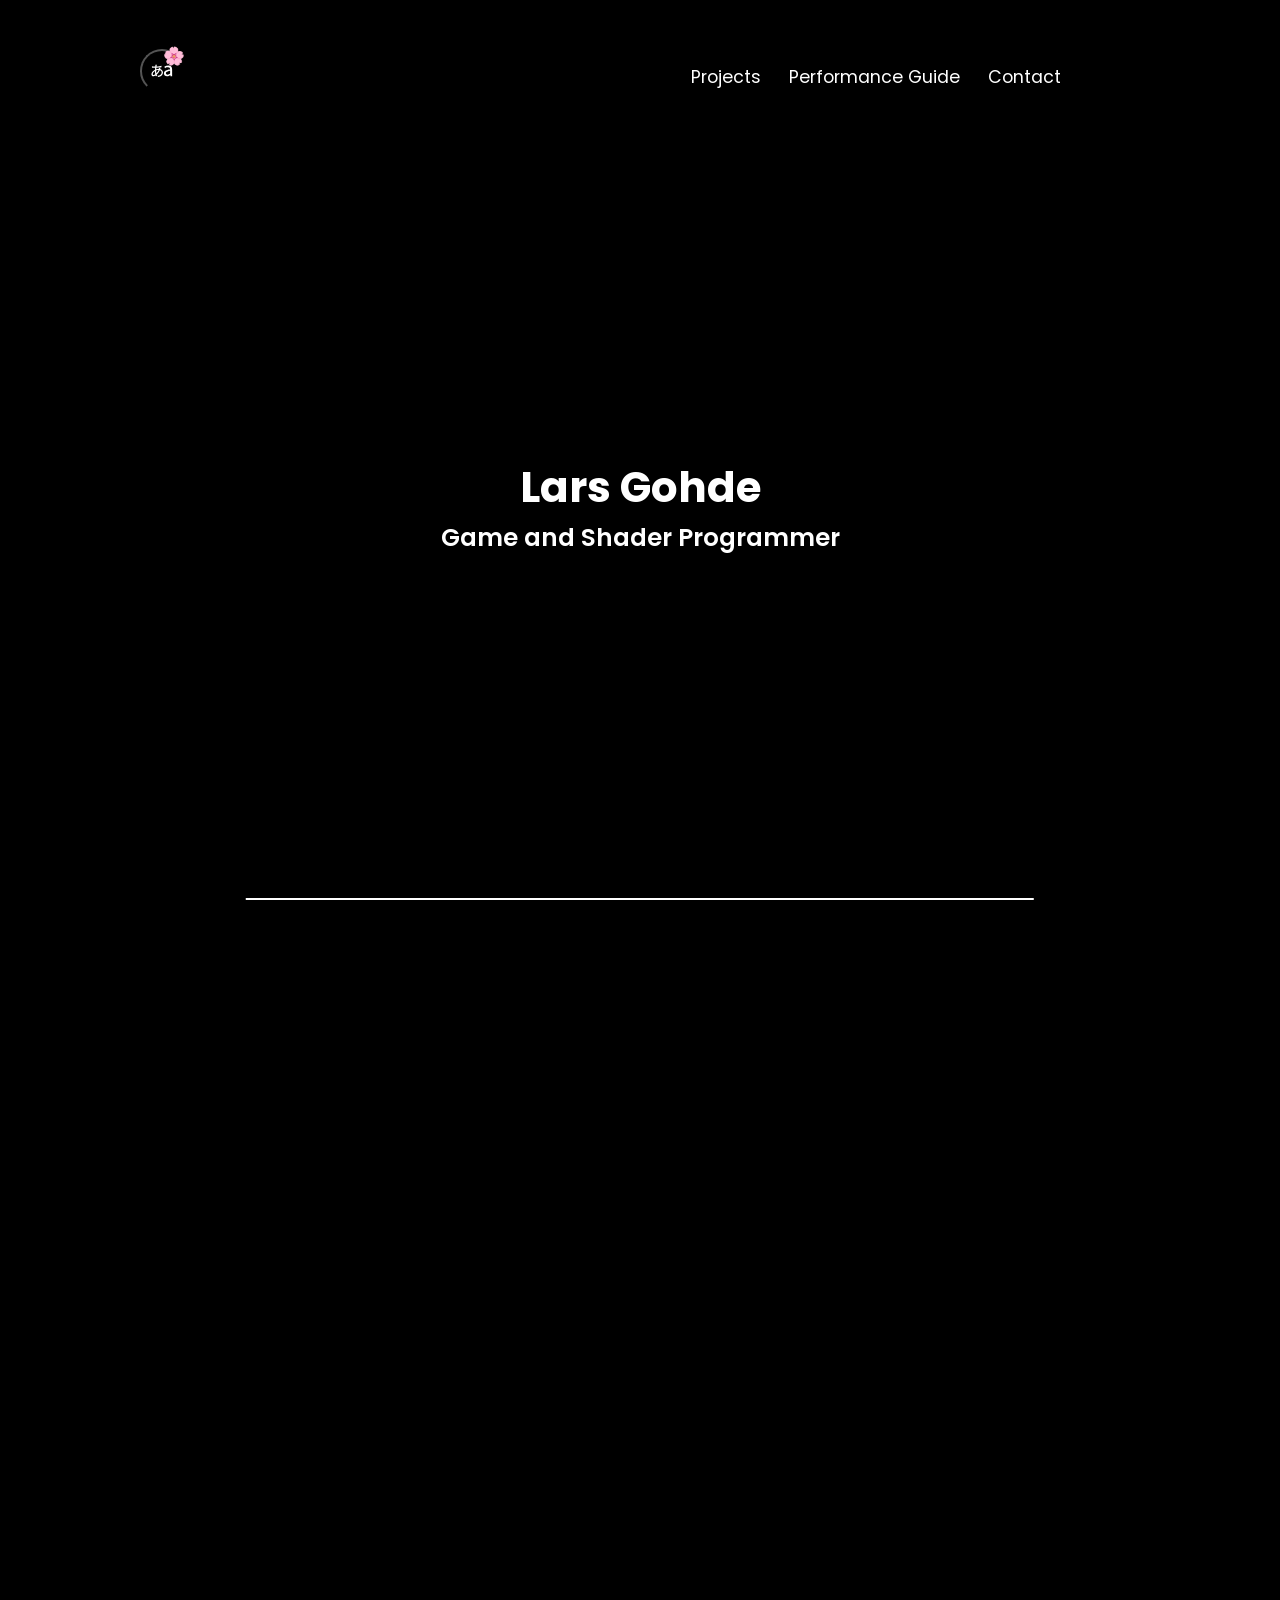
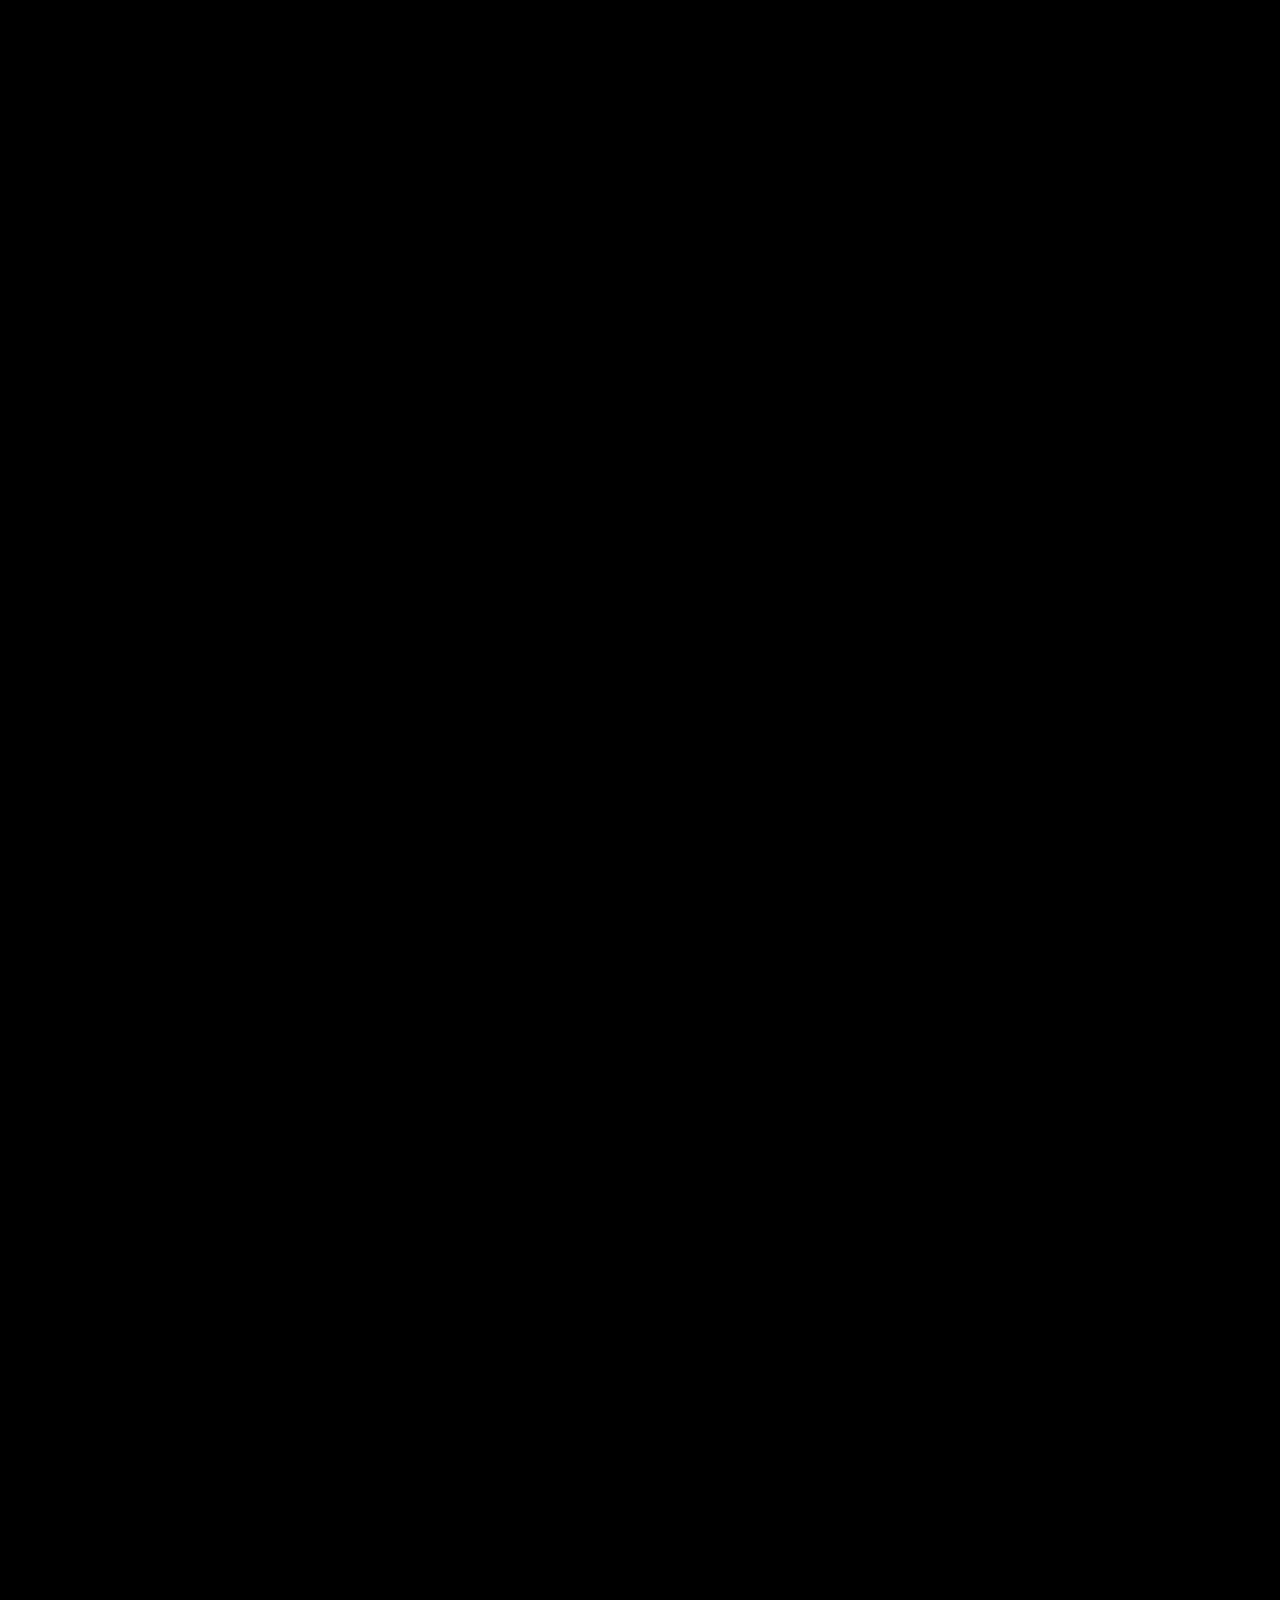
==== index.html @ e25d8009 "Performance Optimization" ====
<!DOCTYPE html>
<html lang="en">

<head>
  <meta charset="UTF-8" />
  <meta http-equiv="X-UA-Compatible" content="IE=edge" />
  <meta name="viewport" content="width=device-width, initial-scale=1.0" />
  <title>Lars Gohde | Digital Portfolio</title>
  <meta name="description" content="Game and Shader Programmer | Driven by seeing players smile">
  <meta property="og:image" content="https://lars-goh.de/assets/android-chrome-512x512.png">
  <meta property="og:title" content="Lars Gohde | Digital Portfolio">
  <link rel="stylesheet" href="style.css" />
  <style>
    @font-face {
      font-display: swap;
      font-family: 'Poppins';
      font-style: normal;
      font-weight: 300;
      src: url('./assets/fonts/poppins-v24-latin-300.woff2') format('woff2'), url('./assets/fonts/poppins-v24-latin-300.ttf') format('truetype');
    }

    @font-face {
      font-display: swap;
      font-family: 'Poppins';
      font-style: normal;
      font-weight: 400;
      src: url('./assets/fonts/poppins-v24-latin-regular.woff2') format('woff2'), url('./assets/fonts/poppins-v24-latin-regular.ttf') format('truetype');
    }

    @font-face {
      font-display: swap;
      font-family: 'Poppins';
      font-style: normal;
      font-weight: 500;
      src: url('./assets/fonts/poppins-v24-latin-500.woff2') format('woff2'), url('./assets/fonts/poppins-v24-latin-500.ttf') format('truetype');
    }

    @font-face {
      font-display: swap;
      font-family: 'Poppins';
      font-style: normal;
      font-weight: 600;
      src: url('./assets/fonts/poppins-v24-latin-600.woff2') format('woff2'), url('./assets/fonts/poppins-v24-latin-600.ttf') format('truetype');
    }

    @font-face {
      font-display: swap;
      font-family: 'Poppins';
      font-style: normal;
      font-weight: 700;
      src: url('./assets/fonts/poppins-v24-latin-700.woff2') format('woff2'), url('./assets/fonts/poppins-v24-latin-700.ttf') format('truetype');
    }
  </style>
  <script type="text/javascript" src="languagetoggle.js" defer></script>
  <link rel="icon" type="image/png" href="https://lars-goh.de/assets/favicon-96x96.png" sizes="96x96" />
  <link rel="icon" type="image/svg+xml" href="https://lars-goh.de/assets/favicon.svg" />
  <link rel="shortcut icon" href="https://lars-goh.de/assets/favicon.ico" />
  <link rel="apple-touch-icon" sizes="180x180" href="https://lars-goh.de/assets/apple-touch-icon.png" />
  <meta name="apple-mobile-web-app-title" content="Portfolio" />
  <link rel="manifest" href="https://lars-goh.de/assets/site.webmanifest" />
  <link rel="preload" href="./assets/fonts/poppins-v24-latin-regular.woff2" as="font" type="font/woff2" crossorigin>
  <link rel="preload" href="./assets/fonts/poppins-v24-latin-600.woff2" as="font" type="font/woff2" crossorigin>
  <link rel="preload" href="./assets/fonts/poppins-v24-latin-700.woff2" as="font" type="font/woff2" crossorigin>
</head>

<body>
  <div class="toggleLanguage">
    <button id="language-switch" class="languageswitch">
      <svg xmlns="http://www.w3.org/2000/svg" height="24px" viewBox="0 -960 960 960" width="24px" fill="#FFFFFF">
        <path
          d="m326-240-30-48q80-8 125-43t45-90q0-30-20.5-55T392-512q-23 57-54.5 102T268-332q3 12 6.5 24t7.5 24l-50 15q-3-10-5-17.5t-4-13.5q-26 14-49 21.5t-45 7.5q-32 0-52-21t-20-56q0-53 40-105t103-82q1-19 2-37.5t3-37.5q-28 1-59-.5T79-615l-1-53q26 5 56 6.5t77 1.5q2-18 4.5-35.5t.5-35.5l60 1q-7 17-10 34.5t-6 34.5q58-3 107-9t92-16l1 52q-53 8-103.5 13.5T255-612q-2 14-2.5 29t-2.5 29q28-8 54.5-11t52.5-1q3-10 4.5-20t2.5-20l57 14q-3 8-6.5 16t-6.5 19q51 14 81.5 52t30.5 85q0 70-51.5 117.5T326-240Zm-188-85q17 0 35-7t38-21q-7-38-10-69t-3-59q-38 24-63 59t-25 66q0 13 8.5 22t19.5 9Zm118-65q29-28 50.5-60.5T342-520q-23 0-46.5 4T248-504q-2 26 .5 54t7.5 60Zm446 56q28 0 54.5-13t48.5-37v-106q-23 3-42.5 7t-36.5 9q-45 14-67.5 35T636-390q0 26 18 41t48 15Zm-23 68q-57 0-90-32.5T556-387q0-52 33-85t106-53q23-6 50.5-11t59.5-9q-2-47-22-68.5T721-635q-26 0-51.5 9.5T604-592l-32-56q33-25 77.5-40.5T740-704q71 0 108 44t37 128v257h-67l-6-45q-28 25-61.5 39.5T679-266Z" />
      </svg>
      <svg xmlns="http://www.w3.org/2000/svg" height="24px" viewBox="0 -960 960 960" width="24px" fill="#FFFFFFFF">
        <path
          d="m326-240-30-48q80-8 125-43t45-90q0-30-20.5-55T392-512q-23 57-54.5 102T268-332q3 12 6.5 24t7.5 24l-50 15q-3-10-5-17.5t-4-13.5q-26 14-49 21.5t-45 7.5q-32 0-52-21t-20-56q0-53 40-105t103-82q1-19 2-37.5t3-37.5q-28 1-59-.5T79-615l-1-53q26 5 56 6.5t77 1.5q2-18 4.5-35.5t.5-35.5l60 1q-7 17-10 34.5t-6 34.5q58-3 107-9t92-16l1 52q-53 8-103.5 13.5T255-612q-2 14-2.5 29t-2.5 29q28-8 54.5-11t52.5-1q3-10 4.5-20t2.5-20l57 14q-3 8-6.5 16t-6.5 19q51 14 81.5 52t30.5 85q0 70-51.5 117.5T326-240Zm-188-85q17 0 35-7t38-21q-7-38-10-69t-3-59q-38 24-63 59t-25 66q0 13 8.5 22t19.5 9Zm118-65q29-28 50.5-60.5T342-520q-23 0-46.5 4T248-504q-2 26 .5 54t7.5 60Zm446 56q28 0 54.5-13t48.5-37v-106q-23 3-42.5 7t-36.5 9q-45 14-67.5 35T636-390q0 26 18 41t48 15Zm-23 68q-57 0-90-32.5T556-387q0-52 33-85t106-53q23-6 50.5-11t59.5-9q-2-47-22-68.5T721-635q-26 0-51.5 9.5T604-592l-32-56q33-25 77.5-40.5T740-704q71 0 108 44t37 128v257h-67l-6-45q-28 25-61.5 39.5T679-266Z" />
      </svg>
    </button>
  </div>
  <nav id="desktop-nav">
    <div class="logo"></div>
    <div>
      <ul class="nav-links">
        <li><a id="projectsS" href="#projects">Projects</a></li>
        <li><a id="insightsS" href="#insights">Performance Guide</a></li>
        <li><a id="contactT" href="#contact">Contact</a></li>
      </ul>
    </div>
  </nav>

  <nav id="hamburger-nav">
    <div class="logo"></div>
    <div class="hamburger-menu">
      <div class="hamburger-icon" onclick="toggleMenu()">
        <span></span>
        <span></span>
        <span></span>
      </div>
      <ul class="menu-links">
        <li><a id="projectsSS" href="#projects">Projects</a></li>
        <li><a id="insightsSS" href="#insights">Performance Guide</a></li>
        <li><a id="contactTT" href="#contact">Contact</a></li>
      </ul>
    </div>
  </nav>
  <section id="profile">

    <div class="section__text">

      <h1 style="margin-top: 2rem;" id="Name" class="title">Lars Gohde</h1>
      <p id="Developer" class="section__text__p2">Game and Shader Programmer </p>
    </div>
  </section>

  <section id="projects">
    <p id="Browse" class="section__text__p1">Browse My</p>
    <h1 id="Projects" class="title">Recent Projects</h1>
    <div class="experience-details-container">
      <div class="about-containers">


        <!-- Float Karte -->
        <div class="details-container color-container">
          <div class="flip-card">
            <button class="flip-toggle-btn exit-btn">
              X
            </button>
            <div class="flip-card-inner">
              <div class="flip-card-front">
                <div class="article-container">
                  <video loop muted playsinline preload="metadata" disablepictureinpicture data-autoplay-on-visible
                    poster="./assets/FLOAT_Poster.webp"
                    style="width: 100%; max-width: 560px; height: auto; border-radius:1rem; box-shadow:0 2px 8px rgba(0,0,0,0.1); border: 3px solid #3d3d3d; display: block; margin: 0 auto;">

                    <source src="./assets/FLOAT_Showcase.webm" type="video/webm">
                    <source src="./assets/FLOAT_Showcase.mp4" type="video/mp4">

                    Your browser does not support videos.
                  </video>
                </div>
                <div class="project-title-container" style="flex-direction: column; padding-bottom: 0;">
                  <h2 style="font-size: 2.5rem; margin: 0;">
                    <span style="display: block;">
                      FLOAT
                    </span>
                  </h2>
                  <h2 id="floattitle" class="experience-sub-title project-title" style="margin: 0.5rem 0 0 0;">
                    <span style="display: block; line-height: 1.1;">
                      Award-winning MR for prosthesis research
                    </span>
                  </h2>
                </div>
                <div class="btn-container">
                  <a href="https://www.meta.com/de-de/experiences/float-a-mixed-reality-experience/24099813506309823/"
                    target="_blank" rel="noopener noreferrer" class="btn btn-color-2 project-btn"
                    style="text-decoration: none; display: inline-flex; align-items: center;">
                    <img src="./assets/meta.webp" alt="Meta" loading="lazy"
                      style="width: 1.2rem; height: auto; margin-right: 0.5rem; vertical-align: middle;">
                    Meta
                  </a>
                  <button id="floatDetailsBtn" class="btn btn-color-2 project-btn details-btn"
                    onclick="event.stopPropagation(); this.closest('.flip-card').classList.toggle('flipped');">
                    Details
                  </button>
                </div>
                <div class="pooki-head-container">
                  <div class="pooki-head">
                    <div class="antenna-leaf">
                      <div class="leaf-vein"></div>
                    </div>

                    <div class="eye-socket left">
                      <div class="pupil"></div>
                    </div>
                    <div class="eye-socket right">
                      <div class="pupil"></div>
                    </div>

                    <div class="mouth"></div>
                  </div>
                </div>
              </div>
              <div class="flip-card-back">
                <div
                  style="display: flex; flex-direction: column; width: 100%; max-width: 700px; margin: 0 auto 0 auto; gap: 0; align-items: stretch; justify-content: flex-start; padding-top: 0;">
                  <div
                    style="flex: 2 1 0; text-align: left; display: flex; flex-direction: column; justify-content: flex-start; align-items: flex-end; margin-top: 0; width: 100%; margin-top: 6rem;">
                    <div style="width: 100%; display: flex; justify-content: center;">
                      <img src="assets/FLOAT_Awards.webp" alt="FLOAT Awards" loading="lazy"
                        style="max-width: 100%; height: auto; margin-top: 0;">
                    </div>
                    <div class="float-back-info-box">
                      <div class="float-back-info-col">
                        <h1 id="P1">Project Scope</h1>
                        <ul style="margin-left: 1rem;" id="P2">
                          <li>6 Months</li>
                          <li>Team of 6 People</li>
                        </ul>
                      </div>
                      <div class="float-back-info-col">
                        <h1 id="RoleTitle">My Core Role</h1>
                        <ul style="margin-left: 1rem;" id="RoleDescription">
                          <li>Main Programmer</li>
                          <li>Shader</li>
                          <li>Effects</li>
                        </ul>
                      </div>
                    </div>

                    <div class="float-problem-section" style="margin-bottom: 3rem !important;">
                      <h1 id="FloatDescribtionTitle">Description</h1>
                      <p id="FloatDescription"
                        style="word-break: break-word; white-space: pre-line; padding-bottom: 5rem;">
                        FLOAT is a Mixed Reality serious game that gamifies medical data collection. Using only hand
                        gestures, players interact with a fractured world to help the little Pookis, while the system
                        records muscle movement, contributing to the development of AI-trained prosthetics.
                      </p>
                    </div>


                    <div class="float-problem-section" style="max-width: 700px; margin: 0 auto; text-align: left;">
                      <h1 id="EmbedTitle1">The Context of the Code</h1>
                      <p id="EmbedDesc1" style="word-break: break-word; white-space: pre-line;"> All obstacles in the
                        game inherit from a core class, exposing parameters that the Game Designer can adjust in the
                        editor. Each obstacle is designed to handle multiple Pookis. </p>
                      <div
                        style="flex: 1; display: flex; align-items: flex-start; justify-content: flex-start; flex-direction: column; margin-top: 1rem; margin-bottom: 2rem;">
                        <video loop muted playsinline preload="none" poster="./assets/FLOAT_Obstacles_Poster.webp"
                          style="max-width:500px; border-radius:1rem; box-shadow:0 2px 8px rgba(0,0,0,0.1); border: 3px solid #3d3d3d; vertical-align:top; margin-left:auto; margin-right:auto; margin-top:0; margin-bottom:0rem;">
                          <source src="./assets/FLOAT_Obstacles.webm" type="video/webm">
                          <source src="./assets/FLOAT_Obstacles.mp4" type="video/mp4">
                          Your browser does not support videos.
                        </video>
                      </div>
                    </div>


                    <div class="float-problem-section" style="max-width: 700px; margin: 0 auto; text-align: left;">
                      <h1 id="EmbedTitle">The Context of the Code</h1>
                      <p id="EmbedDesc" style="word-break: break-word; white-space: pre-line;"> To create different
                        types of
                        obstacles in the game we decided to use Water. It had various requirements that needed to be
                        met,
                        like a form of interaction with the player.</p>
                      <div
                        style="flex: 1; display: flex; align-items: flex-start; justify-content: flex-start; flex-direction: column;">
                        <video loop muted playsinline preload="none" poster="./assets/float_solution2_poster.webp"
                          style="max-width:500px; border-radius:1rem; box-shadow:0 2px 8px rgba(0,0,0,0.1); border: 3px solid #3d3d3d; vertical-align:top; margin-left:auto; margin-right:auto; margin-top:1.5rem; margin-bottom:0rem;">
                          <source src="./assets/FLOAT_Solution2.webm" type="video/webm">
                          <source src="./assets/FLOAT_Solution2.mp4" type="video/mp4">
                          Your browser does not support videos.
                        </video>
                      </div>
                      <div style="width: 100%; display: flex; justify-content: center;">
                        <iframe src="about:blank" data-src="https://blueprintue.com/render/7z-pe5n_/"
                          class="blueprint-frame" scrolling="no" height="300" style="margin-top:0;" allowfullscreen>
                        </iframe>
                        <img src="./assets/float_bp_2.webp" class="print-only-image" alt="Blueprint Logic" loading="lazy">
                      </div>
                    </div>

                    <div class="float-problem-section">
                      <h1 id="ProblemTitle">The Context of the Code</h1>
                      <p id="ProblemDesc" style="word-break: break-word; white-space: pre-line;"> We needed to place the
                        Foliage as Instance Static Meshes and our Game Designer asked me if there is a way so he doesn't
                        have to manipulate each mesh individually. So I build him a simple Editor Utility Widget.
                      </p>
                    </div>
                  </div>
                  <div
                    style="flex: 1; display: flex; align-items: flex-start; justify-content: flex-start; flex-direction: column;">
                    <video loop muted playsinline preload="none" poster="./assets/float_solution_poster.webp"
                      style="max-width:500px; border-radius:1rem; box-shadow:0 2px 8px rgba(0,0,0,0.1); border: 3px solid #3d3d3d; vertical-align:top; margin-left:auto; margin-right:auto; margin-top:0; margin-bottom:0rem;">
                      <source src="./assets/FLOAT_Solution.webm" type="video/webm">
                      <source src="./assets/FLOAT_Solution.mp4" type="video/mp4">
                      Your browser does not support videos.
                    </video>
                  </div>
                  <div style="width: 100%; display: flex; justify-content: center;">
                    <iframe src="about:blank" data-src="https://blueprintue.com/render/zp_ydxfg/"
                      class="blueprint-frame" scrolling="no" height="300" style="margin-top:0;" allowfullscreen>
                    </iframe>
                    <img src="./assets/float_bp_1.webp" class="print-only-image" alt="Blueprint Logic" loading="lazy">
                  </div>
                </div>


                <div class="btn-container"
                  style="margin-bottom: 2rem; min-height: 6rem; display: flex; justify-content: center;">
                  <button id="post_mortem" class="btn btn-color-2 pdf-btn"
                    onclick="window.open('./assets/Gohde_Lars_FLOAT_PostMortem.pdf', '_blank');">
                    View Post-Mortem (Only English)
                  </button>
                </div>

                <div class="float-problem-section"
                  style="max-width:700px; margin: 1rem auto 0 auto; text-align:left; margin-top: auto;">
                  <h1 id="AchievementsTitle">Achievements</h1>
                  <div id="AchievementsDesc" style="word-break: break-word; margin-left: 1rem;">
                    <ul>
                      <li>
                        <a href="https://www.mb21.de/wettbewerbsjahr_2025.html?articles=float" target="_blank"
                          rel="noopener noreferrer">
                          Winner: Deutscher Multimediapreis mb21
                          <img src="./assets/hyperlink_icon.webp" alt="Link" class="link-icon" loading="lazy" />
                        </a>
                      </li>

                      <li>
                        <a href="https://www.studentgamesfestival.com/2025-winners" target="_blank"
                          rel="noopener noreferrer">
                          Winner: Best Student Games Award | Meaningful Game
                          <img src="./assets/hyperlink_icon.webp" alt="Link" class="link-icon" loading="lazy" />
                        </a>
                      </li>

                      <li>
                        <a href="https://www.bvdw.org/events/digital-responsibility-award/" target="_blank"
                          rel="noopener noreferrer">
                          Winner: Digital Responsibility Award 2026 | Digital well-being & inclusion
                          <img src="./assets/hyperlink_icon.webp" alt="Link" class="link-icon" loading="lazy" />
                        </a>
                      </li>

                      <li>
                        <a href="https://www.linkedin.com/feed/update/urn:li:activity:7334126257871175680/"
                          target="_blank" rel="noopener noreferrer">
                          Winner: Varjo Academic Giveaway Campaign
                          <img src="./assets/hyperlink_icon.webp" alt="Link" class="link-icon" loading="lazy" />
                        </a>
                      </li>

                      <li>Winner: HNU Werkschau | Best Game-Award</li>

                      <li style="margin-top: 20px;">
                        <a href="https://nextrealitycontest.de/de/nominierte/nominierte-2025/" target="_blank"
                          rel="noopener noreferrer">
                          Nominee: XRC25 | Young Talent
                          <img src="./assets/hyperlink_icon.webp" alt="Link" class="link-icon" loading="lazy" />
                        </a>
                      </li>

                      <li>
                        <a href="https://nextrealitycontest.de/de/nominierte/nominierte-2025/" target="_blank"
                          rel="noopener noreferrer">
                          Nominee: XRC25 | Community Award
                          <img src="./assets/hyperlink_icon.webp" alt="Link" class="link-icon" loading="lazy" />
                        </a>
                      </li>

                      <li style="margin-top: 20px;">
                        <a href="https://www.games-bavaria.com/gamescom-2025/" target="_blank"
                          rel="noopener noreferrer">
                          Exhibitor: Gamescom 2025 | Business Area
                          <img src="./assets/hyperlink_icon.webp" alt="Link" class="link-icon" loading="lazy" />
                        </a>
                      </li>

                      <li>
                        <a href="https://rawtalentbooth.com" target="_blank" rel="noopener noreferrer">
                          Exhibitor: Gamescom 2025 | Entertainment Area
                          <img src="./assets/hyperlink_icon.webp" alt="Link" class="link-icon" loading="lazy" />
                        </a>
                      </li>

                      <li>
                        <a href="https://germandevdays.com/exhibitors" target="_blank" rel="noopener noreferrer">
                          Exhibitor: GermanDevDays 2025
                          <img src="./assets/hyperlink_icon.webp" alt="Link" class="link-icon" loading="lazy" />
                        </a>
                      </li>

                      <li>
                        <a href="https://play-con.de/ausstellerinnen-2025-neuulm/" target="_blank"
                          rel="noopener noreferrer">
                          Exhibitor: Play! Con 2025
                          <img src="./assets/hyperlink_icon.webp" alt="Link" class="link-icon" loading="lazy" />
                        </a>
                      </li>

                      <li>Exhibitor: Hackerkiste Augsburg 2025</li>
                      <li>Exhibitor: TINCON 2025</li>

                      <li style="margin-top: 20px;">Member: Meta Horizon Start Community</li>
                    </ul>
                  </div>
                </div>

              </div>
            </div>
          </div>
        </div>

        <!-- Mercury Karte -->
        <div class="details-container color-container">
          <div class="flip-card allow-overflow">
            <button class="flip-toggle-btn exit-btn">
              X
            </button>
            <div class="flip-card-inner allow-overflow">
              <div class="flip-card-front allow-overflow">
                <div class="article-container">
                  <video loop muted playsinline preload="metadata" disablepictureinpicture data-autoplay-on-visible
                    poster="./assets/MERCURY_Poster.webp"
                    style="width: 100%; max-width: 560px; height: auto; border-radius:1rem; box-shadow:0 2px 8px rgba(0,0,0,0.1); border: 3px solid #3d3d3d; display: block; margin: 0 auto;">

                    <source src="./assets/MERCURY_Showcase.webm" type="video/webm">
                    <source src="./assets/MERCURY_Showcase.mp4" type="video/mp4">

                    Your browser does not support videos.
                  </video>
                </div>
                <div class="project-title-container" style="flex-direction: column; padding-bottom: 0;">
                  <h2 style="font-size: 2.5rem; margin: 0;">
                    <span style="display: block;">
                      MERCURY
                    </span>
                  </h2>
                  <h2 id="mercurytitle" class="experience-sub-title project-title" style="margin: 0.5rem 0 0 0;">
                    <span style="display: block; line-height: 1.1;">
                      World's first fast-paced hand-tracking brawler
                    </span>
                  </h2>
                </div>
                <div class="btn-container">

                  <div class="mercury-punch-group" style="position: relative;">

                    <a id="mercury-itch-btn"
                      href="https://www.meta.com/de-de/experiences/mercury-tech-showcase/26112223728394256/"
                      target="_blank" rel="noopener noreferrer" class="btn btn-color-2 project-btn"
                      style="text-decoration: none; display: inline-flex; align-items: center;">
                      <img src="./assets/meta.webp" alt="Meta" loading="lazy"
                        style="width: 1.2rem; height: auto; margin-right: 0.5rem; vertical-align: middle;">
                      Meta
                    </a>

                    <div class="mercury-animation-wrapper">
                      <div class="mecha-fist">
                        <div class="knuckles"></div>
                        <div class="thumb"></div>
                      </div>
                      <div class="impact-spark"></div>
                    </div>

                  </div>
                  <button id="mercuryDetailsBtn" class="btn btn-color-2 project-btn details-btn"
                    onclick="event.stopPropagation(); this.closest('.flip-card').classList.toggle('flipped');">
                    Details
                  </button>
                </div>
              </div>
              <div class="flip-card-back">
                <div
                  style="display: flex; flex-direction: column; width: 100%; max-width: 700px; margin: 0 auto 0 auto; gap: 0; align-items: stretch; justify-content: flex-start; padding-top: 0;">
                  <div
                    style="flex: 2 1 0; text-align: left; display: flex; flex-direction: column; justify-content: flex-start; align-items: flex-end; margin-top: 0; width: 100%;">
                    <div class="float-back-info-box">
                      <div class="float-back-info-col">
                        <h1 id="mercuryScopeTitle">Project Scope</h1>
                        <ul style="margin-left: 1rem;" id="mercuryScopeDesc">
                          <li>2 Months</li>
                          <li>Team of 6 People</li>
                        </ul>
                      </div>
                      <div class="float-back-info-col">
                        <h1 id="mercuryRoleTitle">My Core Role</h1>
                        <ul style="margin-left: 1rem;" id="mercuryRoleDesc">
                          <li>Player Mechanics</li>
                        </ul>
                      </div>
                    </div>

                    <div class="float-problem-section" style="margin-bottom: 3rem !important;">
                      <h1 id="mercuryDescribtionTitle">Description</h1>
                      <p id="mercuryDescription"
                        style="word-break: break-word; white-space: pre-line; padding-bottom: 5rem;">
                        MERCURY is the first controller-free VR mecha brawler. Players use physical movements to climb
                        through a city and engage in fast-paced arena combat. The game relies entirely on hand tracking
                        for both navigation and fighting.

                      </p>
                    </div>
                  </div>
                  <div
                    style="flex: 1; display: flex; align-items: flex-start; justify-content: flex-start; flex-direction: column;">
                    <video loop muted playsinline preload="none" poster="./assets/mercury_solution_poster.webp"
                      style="max-width:500px; border-radius:1rem; box-shadow:0 2px 8px rgba(0,0,0,0.1); border: 3px solid #3d3d3d; vertical-align:top; margin-left:auto; margin-right:auto; margin-top:0; margin-bottom:2rem;">
                      <source src="./assets/MERCURY_Solution.webm" type="video/webm">
                      <source src="./assets/MERCURY_Solution.mp4" type="video/mp4">
                      Your browser does not support videos.
                    </video>
                  </div>
                </div>
                <div
                  style="display: flex; flex-direction: column; width: 100%; max-width: 700px; margin: 0 auto 0 auto; gap: 0; align-items: stretch; justify-content: flex-start; padding-top: 0;">
                  <div
                    style="flex: 2 1 0; text-align: left; display: flex; flex-direction: column; justify-content: flex-start; align-items: flex-end; margin-top: 0; width: 100%;">
                    <div class="float-problem-section">
                      <h1 id="mercuryProblemTitle" style="margin-bottom: 20px;">Gorilla Locomotion System</h1>

                      <div id="mercuryProblemDesc">

                        <h3 style="margin-bottom: 2px; font-size: 1.1em;">Hand-Surface Interaction</h3>
                        <p style="margin-top: 0; margin-bottom: 15px;">
                          Linetraces position the mecha hands directly on surfaces for consistent contact and clear
                          player feedback
                        </p>

                        <h3 style="margin-bottom: 2px; margin-top: 15px; font-size: 1.1em;">Grab Recognition</h3>
                        <ul style="margin-top: 0; margin-bottom: 15px; padding-left: 20px;">
                          <li>Pose-based detection with safeguards against unintended grabs/releases</li>
                          <li>Context-aware checks for floors vs. vertical surfaces</li>
                        </ul>
                      </div>

                      <div
                        style="flex: 1; display: flex; align-items: flex-start; justify-content: flex-start; flex-direction: column;">
                        <video loop muted playsinline preload="none"
                          poster="./assets/MERCURY_Movement_Debug_Poster.webp"
                          style="max-width:500px; border-radius:1rem; box-shadow:0 2px 8px rgba(0,0,0,0.1); border: 3px solid #3d3d3d; vertical-align:top; margin-left:auto; margin-right:auto; margin-top:0; margin-bottom:0rem;">
                          <source src="./assets/MERCURY_Movement_Debug.webm" type="video/webm">
                          <source src="./assets/MERCURY_Movement_Debug.mp4" type="video/mp4">
                          Your browser does not support videos.
                        </video>
                      </div>

                      <div id="mercuryProblemDesc2">

                        <h3 style="margin-bottom: 2px; margin-top: 15px; font-size: 1.1em;">Surface Validation</h3>
                        <p style="margin-top: 0; margin-bottom: 15px;">
                          Sphere traces identify grab components and validate intent through hand-direction vs.
                          surface-normal alignment
                        </p>

                        <h3 style="margin-bottom: 2px; margin-top: 15px; font-size: 1.1em;">Climbing & Movement Response
                        </h3>
                        <ul style="margin-top: 0; margin-bottom: 15px; padding-left: 20px;">
                          <li>Player movement is derived from relative hand motion with weighted recent input for high
                            responsiveness</li>
                          <li>Adaptive transitions handle gravity, capsule scaling, and movement offsets during grabs
                          </li>
                        </ul>

                        <h3 style="margin-bottom: 2px; font-size: 1.1em;">Release Dynamics</h3>
                        <ul style="margin-top: 0; margin-bottom: 0; padding-left: 20px;">
                          <li>Final launch velocity blends camera aim, movement intent, and surface type.</li>
                          <li>Short lockouts prevent accidental re-grabs and maintain fluid momentum.</li>
                        </ul>

                      </div>

                    </div>
                    <div
                      style="flex: 1; display: flex; align-items: flex-start; justify-content: flex-start; flex-direction: column;">
                      <video loop muted playsinline preload="none" poster="./assets/mercury_solution_poster.webp"
                        style="max-width:500px; border-radius:1rem; box-shadow:0 2px 8px rgba(0,0,0,0.1); border: 3px solid #3d3d3d; vertical-align:top; margin-left:auto; margin-right:auto; margin-top:0; margin-bottom:0rem;">
                        <source src="./assets/MERCURY_Approaches.webm" type="video/webm">
                        <source src="./assets/MERCURY_Approaches.mp4" type="video/mp4">
                        Your browser does not support videos.
                      </video>
                    </div>

                    <div id="mercuryApproaches">
                      <h3 style="margin-top: 1rem; margin-bottom: 2px; font-size: 1.1em;">Different Movement Approaches
                      </h3>
                      <p style="margin-top: 0; margin-bottom: 15px;">
                        As we were looking at multiple ideas on the movement system, I created
                        prototypes for each of them in Unity.
                      </p>
                    </div>

                    <div class="btn-container"
                      style="margin-bottom: 2rem; min-height: 6rem; display: flex; justify-content: center;">
                      <button id="post_mortem3" class="btn btn-color-2 pdf-btn"
                        onclick="window.open('./assets/Gohde_Lars_MERCURY_PostMortem.pdf', '_blank');">
                        View Post-Mortem (Only English)
                      </button>
                    </div>

                    <div class="float-problem-section" style="margin-bottom: 3rem !important;">
                      <h1 id="mercuryLearningTitle">Store Release</h1>
                      <p id="mercuryLearningText"
                        style="word-break: break-word; white-space: pre-line; padding-bottom: 5rem;">
                        MERCURY was well received at exhibitions where we were able to explain how the movement system
                        worked. Once players understood how to move, the feedback was very positive. Unfortunately, this
                        did not work as intended when players played alone at home, which led to player frustration.
                        Concentrating on how to better communicate core mechanics is a key learning I took away from
                        this project.

                      </p>
                    </div>

                    <div class="float-problem-section"
                      style="max-width:700px; margin: 1rem auto 0 auto; text-align:left; margin-top: auto;">

                      <h1 id="MercuryAchTitle">Achievements</h1>

                      <div id="MercuryAchDesc" style="word-break: break-word; margin-left: 1rem;">
                        <ul>
                          <li>
                            <a href="https://devpost.com/software/mercury-05i6ty" target="_blank"
                              rel="noopener noreferrer">
                              Participant: Meta Horizon Start Developer Competition
                              <img src="./assets/hyperlink_icon.webp" alt="Link" class="link-icon" loading="lazy" />
                            </a>
                          </li>
                          <li>Winner: HNU Werkschau | Best Mechanics-Award</li>
                        </ul>
                      </div>
                    </div>
                  </div>
                </div>
              </div>
            </div>
          </div>
        </div>

        <!-- GOD OF A CULT Karte -->
        <div class="details-container color-container">
          <div class="flip-card">
            <button class="flip-toggle-btn exit-btn">
              X
            </button>
            <div class="flip-card-inner">
              <div class="flip-card-front">
                <div class="article-container">
                  <video loop muted playsinline preload="metadata" disablepictureinpicture data-autoplay-on-visible
                    poster="./assets/God_Of_A_Cult_Poster.webp"
                    style="width: 100%; max-width: 560px; height: auto; border-radius:1rem; box-shadow:0 2px 8px rgba(0,0,0,0.1); border: 3px solid #3d3d3d; display: block; margin: 0 auto;">

                    <source src="./assets/God_Of_A_Cult_Showcase.webm" type="video/webm">
                    <source src="./assets/God_Of_A_Cult_Showcase.mp4" type="video/mp4">

                    Your browser does not support videos.
                  </video>
                </div>

                <div class="project-title-container"
                  style="flex-direction: column; justify-content: flex-start; padding-top: 1rem; margin-bottom: clamp(0rem, 4vw, 3rem);">
                  <h2 style="font-size: 2.5rem; margin: 0;">
                    <span style="display: block;">
                      God of a Cult
                    </span>
                  </h2>
                  <h2 id="godofaculttitle" class="experience-sub-title project-title" style="margin: 0.5rem 0 0 0;">
                    <span style="display: block; line-height: 1.1;">
                      Expandable comedic point-and-click
                    </span>
                  </h2>
                </div>

                <div class="btn-container">


                  <a href="https://gohde-games.itch.io/god-of-a-cult" target="_blank" rel="noopener noreferrer"
                    class="btn btn-color-2 project-btn"
                    style="text-decoration: none; display: inline-flex; align-items: center;">
                    <img src="./assets/itch_red.webp" alt="Itch.io" loading="lazy"
                      style="width: 1.2rem; height: auto; margin-right: 0.5rem; vertical-align: middle;">
                    Itch.io
                  </a>
                  <div class="cult-wrapper" style="position: relative; display: inline-block;">

                    <div class="cultist-fan c1"></div>
                    <div class="cultist-fan c2"></div>
                    <div class="cultist-fan c3"></div>
                    <button id="cultDetailsBtn" class="btn btn-color-2 project-btn details-btn"
                      onclick="event.stopPropagation(); this.closest('.flip-card').classList.toggle('flipped');">
                      Details
                    </button>
                  </div>
                </div>
              </div>
              <div class="flip-card-back">
                <div
                  style="display: flex; flex-direction: column; width: 100%; max-width: 700px; margin: 0 auto 0 auto; gap: 0; align-items: stretch; justify-content: flex-start; padding-top: 0;">
                  <div
                    style="flex: 2 1 0; text-align: left; display: flex; flex-direction: column; justify-content: flex-start; align-items: flex-end; margin-top: 0; width: 100%;">
                    <div class="float-back-info-box">
                      <div class="float-back-info-col">
                        <h1 id="cultScopeTitle">Project Scope</h1>
                        <style>
                          #cultScopeDesc a:hover {
                            text-decoration: underline;
                            text-decoration-color: rgb(218, 165, 32);
                            text-underline-offset: 3px;
                            text-decoration-thickness: 1px;
                          }
                        </style>

                        <ul style="margin-left: 1rem;" id="cultScopeDesc">
                          <li>2nd Semester Project</li>
                          <li>
                            <a href="https://www.filmmakers.eu/en/actors/thorben-gohde" target="_blank"
                              rel="noopener noreferrer">
                              Voiced by Thorben Gohde
                              <img src="./assets/hyperlink_icon.webp" alt="External link" class="link-icon" loading="lazy" />
                            </a>
                          </li>
                        </ul>
                      </div>
                      <div class="float-back-info-col">
                        <h1 id="cultRoleTitle">My Core Role</h1>
                        <ul style="margin-left: 1rem;" id="cultRoleDesc">
                          <li>Solo Project</li>
                        </ul>
                      </div>
                    </div>

                    <div class="float-problem-section" style="margin-bottom: 3rem !important;">
                      <h1 id="gofofacultDescribtionTitle">Description</h1>
                      <p id="gofofacultDescription"
                        style="word-break: break-word; white-space: pre-line; padding-bottom: 5rem;">
                        God of a Cult is a comedic point-and-click adventure. Players solve puzzles to help the
                        protagonist become the next incarnation of the God of Time and find his missing sister. The game
                        is fully voiced and includes translated text and a scalable save system.
                      </p>
                    </div>

                    <!-- === Carousel: replace the single image in the God of a Cult back side with this === -->
                    <div class="cult-carousel" aria-label="God of a Cult images" onclick="event.stopPropagation()">
                      <button class="cult-carousel__arrow cult-carousel__arrow--left" aria-label="previous">‹</button>

                      <div class="cult-carousel__viewport">
                        <!-- Add / remove images as needed. Keep the class cult-carousel__slide -->
                        <img class="cult-carousel__slide" src="./assets/GodOfACult_Carousel_01.webp" loading="lazy"
                          alt="God of a Cult - Interactions" />
                        <img class="cult-carousel__slide" src="./assets/GodOfACult_Carousel_02.webp" loading="lazy"
                          alt="God of a Cult - Sensitive Cursor" />
                        <img class="cult-carousel__slide" src="./assets/GodOfACult_Carousel_03.webp" loading="lazy"
                          alt="God of a Cult - Expendable" />
                        <img class="cult-carousel__slide" src="./assets/GodOfACult_Carousel_04.webp" loading="lazy"
                          alt="God of a Cult - Dialogue Code Snippet" />
                        <img class="cult-carousel__slide" src="./assets/GodOfACult_Carousel_05.webp" loading="lazy"
                          alt="God of a Cult - Overview Code Snippet" />
                      </div>

                      <button class="cult-carousel__arrow cult-carousel__arrow--right" aria-label="next">›</button>

                      <div class="cult-carousel__dots" aria-hidden="false"></div>
                    </div>


                    <div class="float-problem-section">
                      <h1 id="cultProblemTitle">The Context of the Code</h1>
                      <p id="cultProblemDesc" style="word-break: break-word; white-space: pre-line;">To create levels as
                        fast as possible, I developed a system that relies entirely on Data Tables. The game is fully
                        voiced and breaks the fourth wall through dialogues, real-time clocks, and revealing that the
                        player in front of the screen is the God of Time.</p>
                    </div>
                  </div>
                  <div
                    style="flex: 1; display: flex; align-items: flex-start; justify-content: flex-start; flex-direction: column;">
                    <video loop muted playsinline preload="none" poster="./assets/godofacult_solution_poster.webp"
                      style="max-width:500px; border-radius:1rem; box-shadow:0 2px 8px rgba(0,0,0,0.1); border: 3px solid #3d3d3d; vertical-align:top; margin-left:auto; margin-right:auto; margin-top:0; margin-bottom:2rem;">
                      <source src="./assets/GodOfACult_Camera.webm" type="video/webm">
                      <source src="./assets/GodOfACult_Camera.mp4" type="video/mp4">
                      Your browser does not support videos.
                    </video>
                  </div>

                  <div class="float-problem-section">
                    <h1 id="cultProblemTitle2">Creation of a Tutorial Series</h1>
                    <p id="cultProblemDesc2" style="word-break: break-word; white-space: pre-line;">To help others, I
                      recorded a 7+ hour series explaining how to build the required core systems in Unreal Engine 5. It
                      can be viewed <a href="https://www.youtube.com/playlist?list=PLSStU8YtITKfY5ivtE77u5DZma00sIdtf"
                        target="_blank" rel="noopener noreferrer" class="tutorial-link">here</a>.</p>
                  </div>

                  <div
                    style="flex: 1; display: flex; align-items: flex-start; justify-content: flex-start; flex-direction: column;">
                    <video loop muted playsinline preload="none" poster="./assets/godofacult_solution_poster.webp"
                      style="max-width:500px; border-radius:1rem; box-shadow:0 2px 8px rgba(0,0,0,0.1); border: 3px solid #3d3d3d; vertical-align:top; margin-left:auto; margin-right:auto; margin-top:0; margin-bottom:2rem;">
                      <source src="./assets/GodOfACult_Youtube.mp4" type="video/webm">
                      <source src="./assets/GodOfACult_Youtube.mp4" type="video/mp4">
                      Your browser does not support videos.
                    </video>
                  </div>


                  <div class="btn-container"
                    style="margin-bottom: 2rem; min-height: 6rem; display: flex; justify-content: center;">
                    <button id="post_mortem2" class="btn btn-color-2 pdf-btn"
                      onclick="window.open('./assets/Gohde_Lars_GodOfACult_PostMortem.pdf', '_blank');">
                      View Post-Mortem (Only English)
                    </button>
                  </div>
                  <!-- God Of a Cult Achievements (aligned like other cards) -->
                  <div class="float-problem-section"
                    style="max-width:700px; margin: 1rem auto 0 auto; text-align:left; margin-top: auto;">
                    <h1 id="CultAchievementsTitle">Achievements</h1>
                    <div id="CultAchievementsDesc" style="word-break: break-word; margin-left: 1rem;">
                      <ul>
                        <li>Exhibitor: HNU Werkschau</li>
                        <li>Showcase project for new semester</li>
                      </ul>
                    </div>
                  </div>
                </div>
              </div>
            </div>
          </div>
        </div>
      </div>

      <div style="width:100%;display:flex;justify-content:center;margin:2rem 0; margin-bottom: 0rem;">
        <a id="AllSteamBtn" href="https://store.steampowered.com/app/4331360/UMBRA/" target="_blank"
          rel="noopener noreferrer" class="btn btn-color-2 all-games-btn"
          style="font-size:1.2rem;min-width:200px;text-align:center;">
          <img src="./assets/steam.webp" alt="steam_logo" loading="lazy"
            style="width: 1.2rem; height: auto; margin-right: 0.5rem; vertical-align: middle;">
          Steam Release
        </a>
      </div>

      <!-- All My Games Button -->
      <div style="width:100%;display:flex;justify-content:center;margin:2rem 0;">
        <a id="allGamesBtn" href="https://gohde-games.itch.io" target="_blank" rel="noopener noreferrer"
          class="btn btn-color-2 all-games-btn" style="font-size:1.2rem;min-width:200px;text-align:center;">
          <img src="./assets/itch_red.webp" alt="steam_logo" loading="lazy"
            style="width: 1.2rem; height: auto; margin-right: 0.5rem; vertical-align: middle;">
          All my Games
        </a>
      </div>
  </section>


  <section id="insights">
    <p id="InsightsSubtitle" class="section__text__p1">Technical Methodology</p>
    <h1 id="InsightsTitle" class="title">Performance Guide</h1>

    <div class="experience-details-container">

      <div class="about-insights-containers"
        style="display: flex; flex-wrap: wrap; gap: 2rem; justify-content: center; width: 100%;">

        <div class="insights container" style="flex: 1; min-width: 300px; text-align: left; padding: 2rem;">
          <h3 id="cpuTitle" style="text-align: center; margin-bottom: 1rem;">Profiling & CPU</h3>
          <ul id="cpuList" style="padding-left: 1.5rem; line-height: 1.6;">
            <li style="margin-bottom: 0.5rem;"><strong>Profiling:</strong> Bottleneck-analysis using <em>stat unit</em>,
              <em>stat scenerendering</em>, Unreal Insights
            </li>
            <li style="margin-bottom: 0.5rem;"><strong>Threads:</strong> Distinguishing Game Thread, Render Thread, and
              GPU time</li>
            <li style="margin-bottom: 0.5rem;"><strong>Ticks:</strong> Conditional ticking and reduced update rates</li>
            <li style="margin-bottom: 0.5rem;"><strong>Logic:</strong> Simplified logic flow; high-frequency operations
              moved to C++</li>
            <li style="margin-bottom: 0.5rem;"><strong>Pooling:</strong> Reuse of frequently spawned objects</li>
          </ul>
        </div>

        <div class="insights container" style="flex: 1; min-width: 300px; text-align: left; padding: 2rem;">
          <h3 id="gpuTitle" style="text-align: center; margin-bottom: 1rem;">GPU & Rendering</h3>
          <ul id="gpuList" style="padding-left: 1.5rem; line-height: 1.6;">
            <li style="margin-bottom: 0.5rem;"><strong>Draw Calls:</strong> Instancing (ISM/HISM) and Hierarchical LODs
              (HLOD)</li>
            <li style="margin-bottom: 0.5rem;"><strong>Materials:</strong> Minimal slots, master-material workflow,
              reduced shader cost</li>
            <li style="margin-bottom: 0.5rem;"><strong>Lighting:</strong> Controlled dynamic lights, shadow settings,
              attenuation</li>
            <li style="margin-bottom: 0.5rem;"><strong>VFX:</strong> GPU simulations with fixed bounds and pooled
              effects</li>
            <li style="margin-bottom: 0.5rem;"><strong>VR:</strong> Instanced Stereo, Multi-View, efficient forward
              rendering</li>
          </ul>
        </div>

        <div class="insights container" style="flex: 1; min-width: 300px; text-align: left; padding: 2rem;">
          <h3 id="memTitle" style="text-align: center; margin-bottom: 1rem;">Workflow & Memory</h3>
          <ul id="memList" style="padding-left: 1.5rem; line-height: 1.6;">
            <li style="margin-bottom: 0.5rem;"><strong>References:</strong> Use of soft references and async loading
            </li>
            <li style="margin-bottom: 0.5rem;"><strong>Build Size:</strong> Removal of unused plugins; selective map
              inclusion</li>
            <li style="margin-bottom: 0.5rem;"><strong>Planning:</strong> Early performance planning in game design</li>
            <li style="margin-bottom: 0.5rem;"><strong>Maintenance:</strong> Continuous profiling and documenting global
              changes</li>
          </ul>
        </div>

      </div>





      <div class="btn-container" style="margin-top: 3rem; display: flex; justify-content: center;">
        <div style="position: relative; display: inline-flex; justify-content: center;">

          <button id="pdfBtn" class="btn btn-color-2 pdf-btn"
            onclick="window.open('./assets/Gohde_Lars_Performance_Guide.pdf', '_blank');">
            View Full PDF Guide (Only English)
          </button>

          <svg class="car-on-btn"
            style="position: absolute; top: -28px; left: 50%; transform: translateX(-20%); z-index: 10;" width="125"
            height="31" viewBox="0 0 140 40" xmlns="http://www.w3.org/2000/svg">
            <g transform="translate(30 1)" stroke="currentColor" fill="none" fill-rule="evenodd" stroke-linecap="round"
              stroke-linejoin="round">

              <g class="car__body">
                <path d="M32,10 C48,8 60,8 70,12 L90,20 C98,23 100,28 100,32 L25,32 L25,22 Q25,10 32,10"
                  stroke-width="3" />
                <g stroke-width="2" transform="translate(-10, -6) rotate(8, 50, 20)">
                </g>
              </g>

              <g transform="translate(40, 30)">
                <g class="car__wheel-spin">
                  <circle cx="0" cy="0" r="6.5" fill="var(--base-color)" stroke-width="1.5" />
                  <line x1="0" y1="-6.5" x2="0" y2="6.5" stroke-width="1.5" />
                  <line x1="-6.5" y1="0" x2="6.5" y2="0" stroke-width="1.5" />
                  <circle cx="0" cy="0" r="1.5" fill="currentColor" stroke="none" />
                </g>
              </g>

              <g transform="translate(85, 30)">
                <g class="car__wheel-spin">
                  <circle cx="0" cy="0" r="6.5" fill="var(--base-color)" stroke-width="1.5" />
                  <line x1="0" y1="-6.5" x2="0" y2="6.5" stroke-width="1.5" />
                  <line x1="-6.5" y1="0" x2="6.5" y2="0" stroke-width="1.5" />
                  <circle cx="0" cy="0" r="1.5" fill="currentColor" stroke="none" />
                </g>
              </g>

              <line class="strike strike1" x1="-16" y1="12" x2="0" y2="12" stroke-width="1.5" />
              <line class="strike strike2" x1="-8" y1="16" x2="0" y2="16" stroke-width="1" />
              <line class="strike strike3" x1="-22" y1="20" x2="0" y2="20" stroke-width="2" />
              <line class="strike strike4" x1="-12" y1="24" x2="0" y2="24" stroke-width="1.2" />
              <line class="strike strike5" x1="-18" y1="28" x2="0" y2="28" stroke-width="1.5" />

            </g>
          </svg>

        </div>
      </div>

    </div>
  </section>

  <section id="contact">
    <h1 id="Contact" class="title">Contact Me</h1>
    <div class="contact-info-upper-container">
      <div class="contact-info-container">
        <img src="./assets/email.webp" alt="Email icon" class="icon contact-icon email-icon" loading="lazy" />
        <p>
          <a href="mailto:gohde.lars@outlook.com" target="_blank">
            gohde.lars@outlook.com
          </a>
        </p>
      </div>
      <div class="contact-info-container">
        <img src="./assets/linkedin.webp" alt="LinkedIn icon" class="icon contact-icon" loading="lazy" />
        <p>
          <a href="https://www.linkedin.com/in/lars-gohde" target="_blank">
            LinkedIn
          </a>
        </p>
      </div>
    </div>
  </section>
  <footer>
    <nav>
      <div class="nav-links-container">
        <ul class="nav-links">
          <li><a id="projects3" href="#projects">Projects</a></li>
          <li><a id="insights3" href="#insights">Performance Guide</a></li>
          <li><a id="contact3" href="#contact">Contact</a></li>
        </ul>
      </div>
    </nav>
    <p>© 2026 by Lars Gohde. All rights reserved.</p>
  </footer>
  <script src="script.js" defer></script>

  <div id="mediaModal" class="media-modal">
    <span class="media-modal-close">&times;</span>
    <img class="media-modal-content" id="modalImg" loading="lazy" style="display: none;">
    <video loop muted class="media-modal-content" id="modalVideo" style="display: none;"></video>
  </div>

</body>

</html>
---- style.css ----
body,
html {
    scroll-behavior: smooth
}

.menu-links li,
.nav-links {
    list-style: none
}

.btn,
.section__text p {
    font-weight: 600
}

.experience-sub-title,
.flip-card-back,
.flip-card-front,
.flip-toggle-btn,
.menu-links a,
.project-btn,
.project-title,
a,
a:hover,
body,
p {
    color: var(--text-color)
}

.flip-card.flipped .flip-card-back,
body {
    scrollbar-width: 0.625rem;
    -ms-overflow-style: none
}

#language-switch:hover,
.toggleLanguage:hover,
a:hover {
    text-underline-offset: 1rem;
    text-decoration: underline
}

.menu-links a,
a {
    text-decoration: none
}

.all-games-btn:hover {
    text-decoration: none !important
}

.flip-card-back img[alt="Solution in action"] {
    margin-top: 1.2rem
}

#P1,
.flip-card-back h1:first-of-type {
    margin-top: 4rem
}

.float-problem-section {
    margin: 0 0 1.2rem !important;
    padding: 0 !important;
    text-align: left !important;
    width: 100% !important
}

.float-problem-section h1,
.float-problem-section p {
    margin: 0 !important;
    padding: 0 !important
}

.float-problem-row,
.float-problem-row h1,
.float-problem-row p {
    margin-top: 0;
    margin-bottom: 0;
    padding: 0
}



.float-problem-row {
    margin-top: 0
}

.float-back-info-box {
    background: 0 0;
    border: none;
    border-radius: 0;
    border-bottom: .125rem solid var(--text-color);
    padding: 0 0 .7rem;
    display: flex;
    gap: 2rem;
    width: 100%;
    max-width: 43.75rem;
    margin-bottom: 1.2rem;
    margin-top: 0;
    justify-content: center
}

#language-switch,
#theme-switch,
.flip-card,
.flip-card-back,
.flip-card-front,
.flip-toggle-btn,
.menu-links,
body {
    background-color: var(--base-color)
}

.float-back-info-col {
    flex: 1 1 0;
    min-width: 0;
    text-align: left
}



@media (max-width:56.25rem) {
    .float-problem-row {
        order: -1;
        margin-top: 0 !important;
        margin-bottom: 2.5rem
    }
}

.toggle,
.toggleLanguage {
    left: 1rem;
    margin-top: 3.5rem;
    display: flex;
    position: fixed
}

:root {
    --base-color: black;
    --text-color: white;
    --icon-color: 0%;
    --toon-skin: #888888;
    --toon-line: #303030;
    --toon-cuff: #004aa6;
    --pk-skin: #3e3b52;
    --pk-outline: #000000;
    --pk-leaf: #76c442
}

* {
    margin: 0;
    padding: 0
}

body {
    font-family: Poppins, sans-serif;
    transition: .5s;
    overflow-y: scroll
}

html {
    font-size: clamp(.875rem, 1vw, 1.125rem)
}

body,
html {
    height: 100%;
    box-sizing: border-box;
    overflow-x: hidden
}

*,
::after,
::before {
    box-sizing: inherit
}

#language-switch,
#theme-switch {
    height: 3.125rem;
    width: 3.125rem;
    border-radius: 50%;
    display: flex;
    justify-content: center;
    align-items: center
}

#language-switch svg:first-child,
#theme-switch svg:last-child,
.darkmode #language-switch svg:last-child,
.darkmode #theme-switch svg:first-child,
.flip-card.flipped .meta-btn {
    display: none
}

.darkmode #language-switch svg:first-child,
.darkmode #theme-switch svg:last-child,
.flip-card.flipped .exit-btn,
.menu-links a {
    display: block
}

.toggle,
.toggleLanguage {
    align-items: center
}

#experience,
.hamburger-menu,
.logo {
    position: relative
}

.nav-links,
nav {
    display: flex
}

nav {
    justify-content: space-around;
    align-items: center;
    height: 17vh
}

.nav-links {
    gap: 2rem;
    font-size: 1.25rem
}

a {
    text-decoration-color: var(--base-color)
}

a:hover {
    text-decoration-color: var(--text-color)
}

.logo {
    font-size: 2rem;
    z-index: 1;
    padding-left: 2.5rem
}

.details-container,
.insights.container {
    padding: 1.5rem;
    text-align: center;
    background: var(--base-color)
}

.contact-icon,
.logo:hover,
article .icon {
    cursor: default
}

.hamburger-menu {
    display: inline-block
}

.arrow,
.flip-toggle-btn,
.menu-links {
    position: absolute
}

.hamburger-icon {
    display: flex;
    flex-direction: column;
    justify-content: space-between;
    height: 1.5rem;
    width: 1.875rem;
    cursor: pointer
}

#profile,
#socials-container {
    justify-content: center;
    display: flex
}

.hamburger-icon span {
    width: 100%;
    height: .125rem;
    background-color: var(--text-color)
}

.menu-links {
    top: 100%;
    right: 0;
    width: 11rem;
    max-height: 0;
    overflow: hidden
}

.menu-links a {
    padding: .625rem;
    text-align: center;
    font-size: 1.5rem
}

.menu-links.open {
    max-height: 18.75rem
}

.hamburger-icon.open span:first-child {
    transform: rotate(45deg) translate(.625rem, .3125rem)
}

.hamburger-icon.open span:nth-child(2) {
    opacity: 0
}

.hamburger-icon.open span:last-child {
    transform: rotate(-45deg) translate(.625rem, -.3125rem)
}

.hamburger-icon span:first-child {
    transform: none;
    opacity: 1
}

section {
    margin-inline: clamp(1rem, 6vw, 10rem);
    padding-block: clamp(3rem, 6vh, 6rem);
    box-sizing: border-box;
    padding: 5rem 0;
    margin-bottom: 5rem;
    height: auto
}

.section-container {
    display: flex;
    height: auto !important;
    min-height: 80%
}

#profile {
    gap: 5rem;
    margin-top: 0;
    padding-top: 0;
    display: flex;
    flex-direction: column;
    align-items: center;
}

.resources-page #profile {
    gap: 1rem;
}

.resources-page .filter-container {
    margin-top: 0;
}

.section__text {
    align-self: center;
    text-align: center
}

.section__text__p1,
footer p {
    text-align: center
}

.section__text__p2 {
    font-size: clamp(1.1rem, 2vw, 1.75rem);
    margin-bottom: 1rem
}

.title {
    font-size: clamp(2rem, 4vw, 3rem);
    text-align: center
}

.resource-list-section {
    margin-bottom: 3rem;
    padding-top: 0;
}

.resource-list-section.hidden {
    display: none;
}

.resource-list {
    display: grid;
    gap: 1rem;
    list-style: none;
    margin: 0 auto;
    max-width: 50rem;
}

.resource-item {
    align-items: center;
    border-bottom: .125rem solid var(--text-color);
    display: flex;
    gap: 1.5rem;
    padding: 1rem 0;
}

.resource-item img {
    border: .125rem solid var(--text-color);
    border-radius: 50%;
    flex: 0 0 5rem;
    height: 5rem;
    object-fit: cover;
    width: 5rem;
}

.resource-item__content {
    text-align: left;
}

.resource-item h2 {
    font-size: 1.35rem;
    margin-bottom: .35rem;
}

.resource-item p {
    line-height: 1.6;
}

.resource-item .tags {
    display: none;
}

.tags {
    display: flex;
    flex-wrap: wrap;
    gap: 0.5rem;
    margin-top: 0.5rem;
}

.tag {
    display: inline-block;
    background-color: var(--color-bg2);
    color: var(--text-color);
    padding: 0.25rem 0.75rem;
    border-radius: 1rem;
    font-size: 0.85rem;
    border: 0.0625rem solid var(--text-color);
}

.filter-container {
    margin: 1.5rem 0;
    display: flex;
    flex-direction: column;
    gap: 1rem;
    align-items: center;
    justify-content: center;
    width: 100%;
}

.filter-group {
    display: flex;
    flex-wrap: wrap;
    gap: 0.75rem;
    justify-content: center;
}

.filter-secondary {
    opacity: 0.7;
}

.filter-btn {
    padding: 0.5rem 1rem;
    border: 0.125rem solid var(--text-color);
    background-color: transparent;
    color: var(--text-color);
    border-radius: 2rem;
    cursor: pointer;
    font-size: 0.9rem;
    transition: all 0.3s ease;
    font-family: inherit;
}

.filter-btn:hover {
    border-color: #daa520;
}

.filter-btn-primary {
    font-weight: 600;
}

.filter-btn.active {
    border-color: #daa520;
}

.resource-item {
    transition: opacity 0.3s ease, max-height 0.3s ease, margin 0.3s ease;
    overflow: hidden;
}

.resource-item.hidden {
    display: none;
    opacity: 0;
    height: 0;
    max-height: 0;
    margin: 0;
    min-height: 0;
    padding-bottom: 0;
    padding-top: 0;
    border-bottom-width: 0;
    pointer-events: none;
}

#socials-container {
    margin-top: 1rem;
    gap: 1rem
}

.icon {
    cursor: pointer;
    height: 2rem;
    filter: 100%
}

#about {
    margin-bottom: 0 !important;
    padding-bottom: 4rem !important;
    border-bottom: .125rem solid var(--text-color);
    margin-top: 1rem !important;
    padding-top: 2rem !important
}

.about-details-container {
    justify-content: center;
    flex-direction: column;
    display: flex
}

.arrow {
    right: -5rem;
    bottom: 2.5rem
}

.details-container {
    flex: 1;
    border-radius: 2rem;
    border: 2px solid var(--text-color);
    border-color: var(--text-color)
}

.insights.container {
    flex: 1;
    border-radius: 2rem;
    border: var(--base-color) .1rem solid;
    border-color: var(--text-color)
}

.experience-sub-title {
    font-weight: 600;
    font-size: 1.3rem;
    margin-bottom: 2rem
}

.experience-details-container {
    display: flex;
    justify-content: center;
    flex-direction: column
}

.article-container {
    display: flex;
    text-align: initial;
    flex-wrap: wrap;
    flex-direction: row;
    gap: 2.5rem;
    justify-content: space-around;
    height: 75%
}

article {
    display: flex;
    width: 20rem;
    justify-content: left;
    gap: .5rem
}

#projects {
    border-bottom: .125rem solid var(--text-color);
    margin-top: 0 !important;
    padding-top: 0 !important;
    margin-bottom: 1rem !important;
    padding-bottom: .5rem !important
}

.color-container,
.project-btn {
    border-color: var(--text-color)
}

#contact,
.flip-card.flipped .flip-card-back {
    padding-bottom: 0 !important;
    margin-top: 0 !important;
    margin-bottom: 0 !important
}

.color-container {
    background: var(--base-color)
}

.project-title {
    margin: 1rem;
    font-size: 1.1rem;
    text-align: center;
    word-break: break-word
}

.btn-container {
    display: flex;
    justify-content: center;
    gap: 1rem;
    padding: 1rem 0;
    min-height: 3.75rem
}

#contact {
    display: flex;
    justify-content: flex-start;
    flex-direction: column;
    padding-top: 1.5rem !important
}

.contact-info-upper-container {
    display: flex;
    justify-content: center;
    border-radius: 2rem;
    border: var(--base-color) .1rem solid;
    border-color: var(--text-color);
    margin: 2rem auto;
    padding: .5rem
}

.contact-info-container {
    display: flex;
    align-items: center;
    justify-content: center;
    gap: .5rem;
    margin: 1rem
}

.contact-info-container p {
    font-size: larger
}

.email-icon {
    height: 2.5rem
}

footer {
    padding: 5rem 0;
    height: auto;
    margin: 0 1rem;
    margin-top: 0 !important;
    padding-top: 0 !important;
    margin-bottom: 1.5rem !important;
    padding-bottom: 1.5rem !important
}

.btn {
    padding: .75em 1.5em;
    min-width: 8ch;
    border-radius: 2rem;
    font-size: .95rem
}

.btn-color-1,
.btn-color-2 {
    border: 2px solid var(--text-color) !important
}

.btn-color-1:hover,
.btn-color-2:hover {
    cursor: pointer
}

.btn-color-1,
.btn-color-2:hover {
    background: var(--base-color);
    color: var(--text-color)
}

.btn-color-1:hover,
.btn-color-2 {
    background: var(--base-color)
}

.btn-color-2:hover,
.flip-toggle-btn:hover {
    color: #daa520
}

.flip-toggle-btn {
    top: 0;
    right: 1rem;
    z-index: 4;
    padding: .4rem .8rem;
    font-size: .8rem;
    cursor: pointer;
    border: .0625rem solid var(--text-color);
    border-radius: 1rem
}

.flip-card,
.flip-card-inner {
    position: relative;
    width: 100%
}

.details-container.color-container {
    flex: 1 1 auto;
    max-width: 60rem
}



.details-container.color-container {
    flex: 1 1 18.75rem;
    height: auto;
    display: flex;
    flex-direction: column;
    overflow: hidden
}

.insights.container {
    flex: 1 1 18.75rem;
    max-width: 31.25rem;
    min-width: 18.75rem;
    margin: 1rem;
    height: auto;
    display: flex;
    flex-direction: column;
    overflow: hidden
}

.flip-card {
    border-radius: 2rem;
    overflow: hidden;
    display: flex;
    flex-direction: column
}

.flip-card-back,
.flip-card-front {
    position: absolute;
    width: 100%;
    height: 100%;
    top: 0;
    left: 0;
    border-radius: 2rem;
    box-sizing: border-box;
    overflow: hidden
}

.flip-card-front {
    z-index: 2;
    flex: 1;
    display: flex;
    flex-direction: column;
    padding: 1rem
}

.flip-card-back,
.flip-card.flipped .flip-card-front {
    opacity: 0;
    pointer-events: none;
    z-index: 1
}

.flip-card-back {
    overflow-y: auto;
    padding: 2rem 3rem 3rem;
    display: flex;
    flex-direction: column;
    justify-content: center;
    align-items: center;
    text-align: center
}

.flip-card.flipped {
    position: fixed;
    top: 0;
    left: 0;
    width: 100vw;
    height: 100vh;
    z-index: 1000;
    display: flex;
    align-items: stretch;
    justify-content: center;
    padding: 0
}

.flip-card.flipped .flip-card-back {
    padding-top: 0 !important;
    opacity: 1;
    pointer-events: auto;
    z-index: 2;
    display: flex;
    flex-direction: column;
    align-items: center;
    justify-content: flex-start;
    width: 100vw;
    height: 100vh;
    min-height: 0;
    background: var(--base-color);
    overflow-y: auto !important;
    padding: 0
}

.flip-card-back .flip-card-back-inner {
    width: 100%;
    max-width: 43.75rem;
    margin: 0 auto;
    flex: 1 1 0%;
    min-height: 0;
    padding: 2rem 1rem;
    box-sizing: border-box;
    display: flex;
    flex-direction: column;
    align-items: stretch
}

.blueprint-frame {
    width: 100%;
    border: none;
    border-radius: .75rem;
    padding-top: 2rem
}

@media (min-width:64rem) {
    .blueprint-frame {
        width: 75%
    }
}

.flip-card-back h1,
.flip-card-back p {
    margin-bottom: 1rem
}

.flip-card.flipped .blueprint-frame {
    width: 45vw !important;
    max-width: 75rem;
    height: 35vh !important;
    min-height: 9.375rem;
    display: block;
    margin: 2rem auto
}

.flip-card-back h1 {
    margin-top: 0
}

.project-title-container {
    height: auto;
    min-height: 3.75rem;
    display: flex;
    align-items: center;
    justify-content: center
}

.flip-card-front .btn-container {
    height: auto;
    padding: 1rem 0;
    display: flex;
    align-items: center;
    justify-content: center
}

.flip-card-front .article-container {
    flex-shrink: 0;
    margin-bottom: 1rem
}

.flip-card-front .article-container iframe {
    position: absolute;
    top: 0;
    left: 0
}

.flip-card .exit-btn {
    display: none;
    top: 2rem;
    right: 2rem;
    width: 3.5rem;
    height: 3.5rem;
    padding: 0;
    font-size: 1.2rem;
    border-radius: 2rem;
    z-index: 10
}

body.noscroll,
html.noscroll {
    overflow: scroll !important;
    height: 100% !important;
    position: static !important;
    width: auto !important
}

@media (max-width:30rem) {

    .details-container.color-container,
    .insights.container {
        min-width: 0 !important;
        max-width: 100% !important;
        flex: 1 1 auto !important;
        margin: .5rem !important
    }

    .btn {
        width: auto !important;
        padding: .45rem .6rem !important;
        font-size: .85rem !important
    }

    .exit-btn,
    .flip-toggle-btn,
    .meta-btn {
        position: fixed !important;
        top: .6rem !important;
        right: .6rem !important;
        z-index: 2000 !important
    }

    .flip-card.flipped .exit-btn {
        display: block !important;
        right: .6rem !important;
        top: .6rem !important
    }
}

#ProblemDesc,
.float-problem-section p {
    white-space: normal !important;
    word-break: normal !important;
    overflow-wrap: break-word !important;
    text-align: left !important
}

.flip-card-back>div>div,
.flip-card-back>div>div[style*="align-items: flex-end"] {
    align-items: stretch !important
}

#profile {
    gap: 2rem;
    padding-bottom: 4rem;
    margin-bottom: 4rem;
    border-bottom: .125rem solid var(--text-color)
}

@media (min-width:75rem) {

    .toggle,
    .toggleLanguage {
        left: 10rem;
        top: 3.5rem;
        margin-top: 0
    }

    .toggle {
        z-index: 1001
    }

    .toggleLanguage {
        z-index: 1000
    }

    .flip-card.flipped .exit-btn {
        top: 3.5rem !important
    }
}

.flip-card-front .article-container {
    position: relative;
    width: 100%;
    aspect-ratio: 16/9;
    min-height: 8.75rem;
    height: auto;
    overflow: hidden
}

.flip-card-front .article-container iframe,
.flip-card-front .article-container video {
    width: 100% !important;
    height: 100% !important;
    max-width: 100% !important;
    display: block;
    border-radius: 1rem
}

.about-containers {
    display: flex !important;
    flex-wrap: wrap !important;
    gap: 1rem;
    justify-content: center;
    flex-direction: row !important;
    align-items: stretch;
    width: 100%;
}

.about-insights-containers {
    display: flex !important;
    flex-wrap: wrap !important;
    gap: 1rem
}



@media screen and (min-width:43.8125rem) and (max-width:87.5rem) {
    .flip-card-front .article-container {
        width: 100%;
        aspect-ratio: 16/9;
        flex: 0 0 auto
    }

    .flip-card-front .article-container iframe,
    .flip-card-front .article-container video {
        max-width: 100% !important;
        object-fit: cover;
        width: 100% !important;
        height: 100% !important;
        object-fit: cover !important;
        display: block
    }

    .flip-card-front .btn-container {
        flex: 0 0 auto;
        z-index: 4;
        padding-bottom: 1rem
    }

    .flip-card-front {
        display: flex;
        flex-direction: column;
        justify-content: flex-start
    }

    .flip-card-front .article-container {
        flex: 0 0 50% !important;
        height: 50% !important;
        max-height: 50% !important;
        min-height: 0 !important;
        overflow: hidden
    }

    .flip-card-front .btn-container,
    .flip-card-front .project-meta,
    .flip-card-front .project-title-container {
        flex: 1 1 auto !important;
        min-height: 0 !important
    }
}

.details-container.color-container {
    flex: 1 1 auto;
    max-width: clamp(20rem, 50vw, 60rem);
    width: 100%
}

.toggle,
.toggleLanguage {
    z-index: 2001 !important
}

.section__pic-container {
    flex: 0 0 12.5rem;
    width: 12.5rem;
    height: 12.5rem;
    margin: auto 0
}

.about-pic {
    width: 100%;
    height: 100%;
    display: block;
    border-radius: 50%;
    object-fit: cover
}

#about .section-container {
    flex-direction: column;
    align-items: center;
    gap: 1.5rem
}

#about .about-details-container {
    width: 100%;
    max-width: 100%;
    display: flex;
    flex-direction: column;
    align-items: center;
    text-align: center
}

#about .text-container {
    padding: 0 1rem;
    box-sizing: border-box;
    max-width: 50rem
}

#about .section__pic-container {
    margin: 0 auto
}

body::-webkit-scrollbar {
    display: none
}

.btn-color-1:hover,
.btn-color-2:hover,
.nav-links a:hover,
.contact-info-container a:hover,
a[href*=linkedin]:hover,
a[href="#about"]:hover,
a[href="#contact"]:hover,
a[href="#projects"]:hover,
a[href^="mailto:"]:hover {
    text-decoration-color: goldenrod !important
}

#socials-container img[src$="itch.webp"],
#socials-container img[src$="cv.webp"],
#socials-container img[src$="linkedin.webp"] {
    transition: box-shadow .22s, transform .12s;
    border-radius: 50%;
    display: inline-block;
    box-sizing: border-box
}

#socials-container img[src$="itch.webp"]:hover,
#socials-container img[src$="cv.webp"]:hover,
#socials-container img[src$="linkedin.webp"]:hover {
    box-shadow: 0 0 0 .25rem #daa520;
    cursor: pointer
}

#language-switch:hover,
.toggleLanguage:hover {
    color: #daa520 !important;
    text-decoration-color: goldenrod !important;
    cursor: pointer
}

#language-switch:hover svg,
#language-switch:hover svg * {
    fill: goldenrod !important;
    stroke: goldenrod !important
}

#language-switch:hover img {
    filter: brightness(0) saturate(100%) invert(72%) sepia(61%) saturate(1073%) hue-rotate(359deg) brightness(91%) contrast(90%) !important
}

.flip-card.flipped,
.flip-card.flipped .blueprint-frame,
.flip-card.flipped .flip-card-back,
.flip-card.flipped .flip-card-back-inner,
.flip-card.flipped .flip-card-front,
.flip-card.flipped .flip-card-inner {
    border-radius: 0 !important
}

.flip-card.flipped .flip-card-back::-webkit-scrollbar {
    width: .625rem;
    display: none
}

.link-icon {
    width: 1rem;
    height: 1rem;
    display: inline-block;
    margin-left: .35rem;
    vertical-align: middle
}

video::-webkit-media-controls-current-time-display {
    display: none !important
}

video::-webkit-media-controls-time-remaining-display {
    display: none !important
}

#AchievementsDesc a {
    color: inherit
}

#AchievementsDesc a:hover {
    text-decoration-color: rgb(218, 165, 32);
    text-underline-offset: 0.1875rem;
    text-decoration-thickness: 0.0625rem
}

@media (min-width:100rem) {
    .toggleLanguage {
        left: 50% !important;
        margin-left: -31.25rem
    }

    .flip-card.flipped .exit-btn {
        right: auto !important;
        left: 50% !important;
        margin-left: 31.25rem;
        top: 3.5rem !important
    }
}

#about,
#insights,
#profile,
#projects {
    border-bottom: none !important;
    position: relative
}

#about::after,
#insights::after,
#profile::after,
#projects::after {
    content: "";
    display: block;
    width: 70%;
    height: .125rem;
    background-color: var(--text-color);
    position: absolute;
    bottom: 0;
    left: 50%;
    transform: translateX(-50%)
}

.pdf-btn {
    width: 14rem !important;
    max-width: 90vw;
    letter-spacing: .0625rem;
    color: var(--text-color) !important
}

.pdf-btn:hover {
    color: #daa520 !important;
    background-color: var(--base-color) !important;
    border-color: var(--text-color) !important;
    cursor: pointer
}

#AchievementsDesc a,
#MercuryAchDesc a,
#NeoAchievementsDesc a,
#UmbraAchievementsDesc a {
    color: inherit;
    text-decoration: none;
    transition: opacity .2s
}

#AchievementsDesc a:hover,
#MercuryAchDesc a:hover,
#NeoAchievementsDesc a:hover,
#UmbraAchievementsDesc a:hover {
    text-decoration: underline;
    text-decoration-color: rgb(218, 165, 32);
    text-underline-offset: 0.1875rem;
    text-decoration-thickness: 0.0625rem;
    opacity: 1
}

#AchievementsDesc .link-icon,
#MercuryAchDesc .link-icon,
#NeoAchievementsDesc .link-icon,
#UmbraAchievementsDesc .link-icon {
    width: .8em;
    height: auto;
    margin-left: .3125rem;
    vertical-align: middle;
    opacity: .7;
    border: none
}

#AchievementsDesc a:hover .link-icon,
#MercuryAchDesc a:hover .link-icon,
#NeoAchievementsDesc a:hover .link-icon,
#UmbraAchievementsDesc a:hover .link-icon {
    opacity: 1
}

.flip-card-back img,
.flip-card-back video {
    width: 100% !important;
    max-width: 31.25rem !important;
    height: auto !important;
    object-fit: contain
}

.flip-card-back .link-icon {
    width: .8em !important;
    max-width: none !important
}

#hamburger-nav {
    display: none;
    justify-content: space-between !important;
    padding: 0 1rem !important;
    margin: 0 !important;
    width: 100% !important;
    box-sizing: border-box
}

.menu-links {
    background-color: #000 !important;
    z-index: 9999 !important;
    border: none !important
}

.menu-links.open {
    border: .0625rem solid var(--text-color) !important;
    border-top: none !important
}

#hamburger-nav .logo {
    padding-left: 0 !important
}



.flip-card,
.flip-card-inner {
    height: 100%
}



.details-container.color-container {
    margin: 1.25rem
}



@media (min-width:43.75rem) {
    .details-container.color-container {
        flex: 1 1 35rem !important;
        max-width: 50rem !important;
        height: auto !important;
        min-height: 40rem;
        max-height: none !important;
        overflow: visible !important
    }
}

.flip-card-front .btn-container {
    display: flex !important;
    justify-content: center !important;
    align-items: center !important;
    gap: 1rem !important;
    width: 100% !important;
    position: relative;
    z-index: 1
}

.flip-card-front .btn {
    width: 9rem !important;
    height: 3.25rem !important;
    display: flex !important;
    justify-content: center !important;
    align-items: center !important;
    padding: 0 !important;
    gap: .5rem !important;
    white-space: nowrap !important
}

.flip-card-front .btn img {
    width: 1.4rem !important;
    height: auto !important;
    margin: 0 !important;
    flex-shrink: 0 !important;
    object-fit: contain !important;
    display: block !important
}

.pooki-head-container {
    position: absolute;
    bottom: -3px;
    right: 1.5rem;
    width: 70px;
    height: 60px;
    z-index: 1;
    pointer-events: none
}

.pooki-head {
    position: relative;
    width: 100%;
    height: 100%;
    background-color: var(--pk-skin);
    border: 3px solid var(--pk-outline);
    border-radius: 45% 45% 40% 40%;
    box-shadow: inset 4px 4px 0 rgba(255, 255, 255, .1)
}

.eye-socket {
    position: absolute;
    top: 13px;
    width: 28px;
    height: 28px;
    background-color: #fff;
    border: 3px solid var(--pk-outline);
    border-radius: 50%;
    overflow: hidden;
    z-index: 2
}

.eye-socket.left {
    left: 6px
}

.eye-socket.right {
    right: 6px
}

.pupil {
    position: absolute;
    top: 50%;
    left: 50%;
    width: 20px;
    height: 20px;
    background-color: #000;
    border-radius: 50%;
    transform: translate(-50%, -50%)
}

.mouth,
.pupil::after {
    width: 6px;
    position: absolute
}

.pupil::after {
    content: '';
    top: 4px;
    right: 4px;
    height: 6px;
    background-color: #fff;
    border-radius: 50%
}

.mouth {
    bottom: 14px;
    left: 50%;
    transform: translateX(-50%);
    height: 3px;
    border-bottom: 2px solid #000;
    border-radius: 0 0 50% 50%
}

.antenna-leaf {
    position: absolute;
    top: -20px;
    left: 8px;
    width: 26px;
    height: 16px;
    background-color: var(--pk-leaf);
    border: 2px solid #1b1b1b;
    border-radius: 0 100%;
    transform: rotate(-15deg);
    transform-origin: bottom right;
    animation: 3s ease-in-out infinite leafWiggle
}

@keyframes leafWiggle {

    0%,
    100% {
        transform: rotate(-15deg)
    }

    50% {
        transform: rotate(-5deg)
    }
}

.mercury-animation-wrapper {
    position: absolute;
    top: 0;
    left: 0;
    width: 100%;
    height: 100%;
    pointer-events: none;
    z-index: 20
}

#mercury-itch-btn {
    position: relative;
    z-index: 10;
    animation: 2s cubic-bezier(.36, .07, .19, .97) infinite btn-uppercut-react;
    transform-origin: center bottom
}

.mecha-fist {
    position: absolute;
    bottom: -35px;
    left: -25px;
    width: 50px;
    height: 50px;
    background: 0 0;
    border: none;
    z-index: 22;
    overflow: visible;
    transform: rotate(45deg) scale(.75);
    transform-origin: center bottom;
    animation: 2s ease-in-out infinite fist-uppercut-small
}

.knuckles,
.thumb {
    background-color: var(--toon-skin);
    border: 3px solid var(--toon-line)
}

.knuckles {
    position: absolute;
    top: 4px;
    left: 0;
    width: 44px;
    height: 32px;
    transform: skewY(10deg);
    transform-origin: bottom left;
    clip-path: polygon(0% 0%, 100% 0%, 85% 100%, 0% 100%);
    border-radius: 8px 12px 4px 4px;
    z-index: 2;
    background-image: linear-gradient(to right, transparent 22%, var(--toon-line) 22%, var(--toon-line) 28%, transparent 28%, transparent 47%, var(--toon-line) 47%, var(--toon-line) 53%, transparent 53%, transparent 72%, var(--toon-line) 72%, var(--toon-line) 78%, transparent 78%)
}

.mecha-fist::after,
.thumb {
    width: 32px;
    transform: rotate(-5deg);
    position: absolute
}

.thumb {
    top: 18px;
    left: -2px;
    height: 14px;
    border-radius: 8px;
    z-index: 3;
    box-shadow: 0 2px 0 rgba(0, 0, 0, .1)
}

.mecha-fist::after {
    content: '';
    top: 36px;
    left: 6px;
    height: 12px;
    background-color: var(--toon-cuff);
    border: 3px solid var(--toon-line);
    border-radius: 0 0 8px 8px;
    z-index: 1
}

@keyframes fist-uppercut-small {

    0%,
    100%,
    60% {
        transform: translate(0, 0) rotate(45deg) scale(.75)
    }

    30% {
        transform: translate(-10px, 10px) rotate(15deg) scale(.75)
    }

    45% {
        transform: translate(35px, -35px) rotate(45deg) scale(.85)
    }
}

.impact-spark {
    position: absolute;
    top: 50%;
    left: 40px;
    width: 30px;
    height: 30px;
    background: radial-gradient(circle, #fff 20%, orange 50%, transparent 70%);
    opacity: 0;
    transform: translate(-50%, -50%) scale(0);
    z-index: 25;
    animation: 2s infinite spark-flash-uppercut
}

@keyframes btn-uppercut-react {

    0%,
    42% {
        transform: scale(1) translate(0, 0)
    }

    45% {
        transform: scale(.97) translate(2px, -3px) rotate(1deg);
        filter: brightness(1.3)
    }

    50% {
        transform: scale(1.01) translate(-1px, 1px)
    }

    60% {
        transform: scale(1)
    }
}

@keyframes spark-flash-uppercut {

    0%,
    42% {
        opacity: 0;
        transform: translate(-50%, -50%) scale(0)
    }

    45% {
        opacity: 1;
        transform: translate(-50%, -50%) scale(1.8)
    }

    60% {
        opacity: 0;
        transform: translate(-50%, -50%) scale(2.2)
    }

    100% {
        opacity: 0
    }
}

@media (max-width:30rem) {

    .toggle,
    .toggleLanguage {
        z-index: 2001 !important
    }

    .pooki-head-container {
        display: block !important;
        transform: scale(.7);
        transform-origin: bottom right;
        right: .5rem;
        bottom: -2px
    }

    .impact-spark,
    .mecha-fist {
        display: block !important
    }

    #mercury-itch-btn {
        animation: 2s cubic-bezier(.36, .07, .19, .97) infinite btn-uppercut-react !important
    }

    .mercury-animation-wrapper {
        transform: scale(.85);
        transform-origin: center bottom
    }
}

.allow-overflow {
    overflow: visible !important
}

.flip-card.allow-overflow {
    z-index: 5
}

.cult-wrapper .project-btn {
    position: relative;
    z-index: 10
}

.cultist-fan {
    position: absolute;
    top: 5px;
    width: 22px;
    height: 20px;
    background-color: #1b1b1b;
    border-radius: 50% 50% 0 0;
    z-index: 1;
    box-shadow: 0 0 5px #9e9e9e;
    transition: top .4s ease-out, background-color .3s;
    animation: 2s ease-in-out infinite fan-bobbing
}

.cultist-fan::after,
.cultist-fan::before {
    content: '';
    position: absolute;
    top: 5px;
    width: 8px;
    height: 10px;
    background-color: #000;
    border-radius: 50%;
    box-shadow: inset 0 0 0 2.5px #fff;
    transition: .3s
}

.cultist-fan::before {
    left: 2px
}

.cultist-fan::after {
    right: 2px
}

.c1 {
    left: 18px;
    animation-duration: 2.2s;
    animation-delay: .1s
}

.c2 {
    left: 50%;
    transform: translateX(-50%);
    animation-duration: 1.8s;
    animation-delay: 1.2s;
    animation-name: fan-bobbing-center
}

.c3 {
    right: 18px;
    animation-duration: 2.5s;
    animation-delay: .6s
}

.cult-wrapper:hover .cultist-fan {
    top: -20px;
    background-color: #1b1b1b;
    animation: .4s infinite alternate fan-excited !important
}

.cult-wrapper:hover .cultist-fan::after,
.cult-wrapper:hover .cultist-fan::before {
    background-color: #ffeb3b;
    box-shadow: inset 0 0 0 2.5px #ffeb3b, 0 0 8px #ffeb3b
}

@keyframes fan-bobbing {

    0%,
    100% {
        transform: translateY(0)
    }

    50% {
        transform: translateY(-15px)
    }
}

@keyframes fan-bobbing-center {

    0%,
    100% {
        transform: translateX(-50%) translateY(0)
    }

    50% {
        transform: translateX(-50%) translateY(-15px)
    }
}

@keyframes fan-excited {
    from {
        transform: translateY(0) rotate(0)
    }

    to {
        transform: translateY(-2px) rotate(5deg) scale(1.1)
    }
}

@keyframes fan-excited-center {
    from {
        transform: translateX(-50%) translateY(0) rotate(0)
    }

    to {
        transform: translateX(-50%) translateY(-2px) rotate(-5deg) scale(1.1)
    }
}

.cult-wrapper:hover .c2 {
    animation: .4s infinite alternate fan-excited-center !important
}


@media print {

    @page {

        size: A4;

        margin: 0;



    }



    html,

    body {

        background-color: black !important;

        color: white !important;

        -webkit-print-color-adjust: exact !important;

        print-color-adjust: exact !important;

        width: 100% !important;

        height: auto !important;

        overflow: visible !important;

    }

    #desktop-nav {

        display: flex !important;

        justify-content: space-around !important;

        align-items: center !important;

        height: 10vh !important;

        background-color: black !important;

        width: 100% !important;

    }


    section {

        break-before: page !important;

        page-break-before: always !important;

        display: flex !important;

        flex-direction: column !important;

        justify-content: center !important;

        min-height: 100vh !important;

        width: 100% !important;

        margin: 0 !important;

        padding: 2rem !important;

        background-color: black !important;

        box-sizing: border-box !important;

    }


    #profile {

        break-before: avoid !important;

        page-break-before: avoid !important;

        min-height: 90vh !important;

    }

    .icon,

    .contact-icon,

    .email-icon {

        height: 1.2rem !important;


        width: auto !important;

    }



    #socials-container {

        gap: 0.5rem !important;

        margin-top: 0.5rem !important;

    }



    .contact-info-container {

        margin: 0.5rem !important;

        gap: 0.5rem !important;

    }


    .details-container.color-container {

        break-inside: avoid !important;

        border: 0px solid white !important;

        background-color: black !important;

        margin: 1rem auto !important;

        width: 90% !important;

    }



    .flip-card {

        display: block !important;

        height: auto !important;

        background-color: black !important;

    }



    .flip-card-inner {

        display: block !important;

        height: auto !important;

    }



    .flip-card-front {

        display: block !important;

        position: relative !important;

        opacity: 1 !important;

        background-color: black !important;

    }



    .flip-card-back {

        display: block !important;

        position: relative !important;

        opacity: 1 !important;



        background-color: black !important;

        color: white !important;

        padding: 2rem !important;

        width: 100% !important;

        min-height: 100vh !important;

    }


    #hamburger-nav,
    .btn.btn-color-2.project-btn.details-btn,
    .toggleLanguage,
    .cult-wrapper,
    .flip-toggle-btn,
    .exit-btn,

    #language-switch,

    #contact .contact-info-container:nth-child(3),
    img[src*="cv.webp"],
    a[onclick*="CV.pdf"],
    a[href*="CV.pdf"],

    .pooki-head-container,

    .mercury-animation-wrapper,

    footer {

        display: none !important;

    }


    video,

    img,

    .blueprint-frame {

        max-width: 100% !important;

        height: auto !important;

        border: 1px solid #3d3d3d !important;

    }



    h1,

    h2,

    h3,

    p,

    li,

    span,

    a {

        color: white !important;

    }

    a.btn,
    .icon,
    .contact-info-container a {
        text-decoration: none !important;
        display: inline-flex !important;
        align-items: center;
        justify-content: center;
    }

    #socials-container a {
        display: inline-block !important;
        line-height: 0;
    }

    #mercury-itch-btn {
        position: relative !important;
        z-index: 9999 !important;
        display: inline-flex !important;
        animation: none !important;
        transform: none !important;
        filter: none !important;
        transition: none !important;
        top: 0 !important;
        left: 0 !important;
    }

    .mercury-animation-wrapper,
    .mecha-fist,
    .impact-spark,
    .mercury-punch-group::after {
        display: none !important;
        visibility: hidden !important;
        pointer-events: none !important;
    }

    .mercury-punch-group {
        position: relative !important;
        display: inline-block !important;
        transform: none !important;
        z-index: 1 !important;
    }

    video,
    .blueprint-frame,
    .article-container video {
        max-width: 100% !important;
        height: auto !important;
        border: 1px solid #3d3d3d !important;
        display: block !important;
    }

    img {
        max-width: 100% !important;
        height: auto !important;
        border: none !important;
        box-shadow: none !important;
        background: transparent !important;
    }

    .icon,
    .project-btn img,
    #socials-container img,
    .contact-icon {
        border: none !important;
        outline: none !important;
        background: none !important;
    }

    #profile::after,
    #projects::after,
    #about::after,
    #insights::after {
        display: none !important;
        content: none !important;
    }

    #projects .experience-details-container,
    #projects .about-containers {
        break-before: avoid !important;
        page-break-before: avoid !important;
        margin-top: 0 !important;
        padding-top: 0 !important;
    }

    #projects .details-container.color-container:first-of-type {
        break-before: avoid !important;
        page-break-before: avoid !important;
        margin-top: 0.5rem !important;
    }

    #projects h1.title {
        margin-bottom: 1rem !important;
        page-break-after: avoid !important;
        break-after: avoid !important;
    }

    #projects .section__text__p1,
    #projects .title {
        break-after: avoid !important;
        page-break-after: avoid !important;
        margin-bottom: 0.5rem !important;
    }

    #projects .experience-details-container {
        break-before: avoid !important;
        page-break-before: avoid !important;
        margin-top: 0 !important;
    }

    #projects .details-container.color-container:first-of-type {
        break-before: avoid !important;
        page-break-before: avoid !important;
        margin-top: 0 !important;
    }

    .flip-card-back>div>div[style*="margin-top: 6rem"] {
        margin-top: 0 !important;
    }

    .flip-card-back img[alt="FLOAT Awards"] {
        margin-top: 0.5rem !important;
    }
}

.print-only-image {
    display: none;
}

@media print {

    .blueprint-frame,
    iframe {
        display: none !important;
    }

    .print-only-image {
        display: block !important;
        width: 100% !important;
        max-width: 800px;
        height: auto !important;
        margin: 1rem auto !important;
        border: 1px solid #3d3d3d !important;
    }

    .print-only-image {
        display: block !important;
        width: 16cm !important;
        margin: 1rem auto !important;
        aspect-ratio: 16 / 9 !important;
        object-fit: contain !important;
        border: 1px solid #3d3d3d !important;
    }

    .blueprint-frame {
        display: none !important;
    }

    #pdfBtn,
    .pdf-btn {
        display: none !important;
    }
}

#insights {
    margin-bottom: 1rem !important;
    padding-bottom: 2rem !important;
}

.car-on-btn {
    position: absolute;
    top: -30px;
    left: 50%;
    transform: translateX(-50%);
    color: var(--text-color);
    pointer-events: none;
}

.car__body {
    animation: shake 0.1s ease-in-out infinite alternate;
}

.car__line {
    transform-origin: center right;
    stroke-dasharray: 22;
    animation: line 0.4s ease-in-out infinite;
    animation-fill-mode: both;
}

.car__line--top {
    animation-delay: 0s;
}

.car__line--middle {
    animation-delay: 0.1s;
}

.car__line--bottom {
    animation-delay: 0.2s;
}

@keyframes shake {
    0% {
        transform: translateY(-1%);
    }

    100% {
        transform: translateY(3%);
    }
}

@keyframes line {
    0% {
        stroke-dashoffset: 22;
    }

    25% {
        stroke-dashoffset: 22;
    }

    50% {
        stroke-dashoffset: 0;
    }

    51% {
        stroke-dashoffset: 0;
    }

    80% {
        stroke-dashoffset: -22;
    }

    100% {
        stroke-dashoffset: -22;
    }
}

.car__wheel-spin {
    transform-origin: 0px 0px;
    animation: spin-wheel 0.3s linear infinite;
}

@keyframes spin-wheel {
    0% {
        transform: rotate(0deg);
    }

    100% {
        transform: rotate(360deg);
    }
}

.strike {
    animation: strikes-svg linear infinite;
}

.strike1 {
    animation-delay: 0.1s;
    animation-duration: 0.25s;
}

.strike2 {
    animation-delay: 0.02s;
    animation-duration: 0.2s;
}

.strike3 {
    animation-delay: 0.15s;
    animation-duration: 0.3s;
}

.strike4 {
    animation-delay: 0.08s;
    animation-duration: 0.22s;
}

.strike5 {
    animation-delay: 0.22s;
    animation-duration: 0.28s;
}

@keyframes strikes-svg {
    0% {
        transform: translateX(27px);
        opacity: 0;
    }

    15% {
        opacity: 1;
    }

    70% {
        opacity: 0;
    }

    100% {
        transform: translateX(-20px);
        opacity: 0;
    }
}

.car-on-btn {
    pointer-events: auto !important;
    cursor: pointer;
    opacity: 0;
}

.spawn-animation {
    animation: carPopIn 0.5s ease-out forwards !important;
}

.drive-off-animation {
    animation: driveOffAndFall 0.7s linear forwards !important;
}

@keyframes carPopIn {
    0% {
        transform: translateX(-20%) scale(0.3);
        opacity: 0;
    }

    60% {
        transform: translateX(-20%) scale(1.15);
        opacity: 1;
    }

    100% {
        transform: translateX(-20%) scale(1);
        opacity: 1;
    }
}

@keyframes driveOffAndFall {
    0% {
        transform: translateX(-20%) translateY(0) rotate(0deg) scale(1);
        opacity: 1;
    }

    20% {
        transform: translateX(-45%) translateY(0) rotate(-5deg) scale(1.3);
        opacity: 1;
    }

    45% {
        transform: translateX(50%) translateY(0) rotate(20deg) scale(0.8);
        opacity: 1;
    }

    70% {
        transform: translateX(100%) translateY(30px) rotate(40deg) scale(0.6);
        opacity: 0;
    }

    100% {
        transform: translateX(200%) translateY(100px) rotate(75deg) scale(0.2);
        opacity: 0;
    }
}

.car-on-btn {
    transition: color 0.3s ease;
}

.car-on-btn:hover {
    color: goldenrod;
}

#language-switch,
#theme-switch {
    height: 3.125rem;
    width: 3.125rem;
    border-radius: 50%;
    display: flex;
    justify-content: center;
    align-items: center;
    position: relative;
}


#language-switch::after {
    content: "🌸";
    position: absolute;
    top: -0.25rem;
    right: -0.25rem;
    font-size: 1.25rem;
    line-height: 1;
    pointer-events: none;
    transition: transform 0.2s cubic-bezier(0.175, 0.885, 0.32, 1.275);
    transform-origin: center;
}

#language-switch:hover::after {
    transform: scale(1.4) rotate(10deg);
}

@keyframes emojiPopIn {
    0% {
        transform: scale(0) rotate(-45deg);
    }

    80% {
        transform: scale(1.3) rotate(15deg);
    }

    100% {
        transform: scale(1.4) rotate(10deg);
    }
}

#language-switch.respawn-emoji::after {
    animation: emojiPopIn 0.4s cubic-bezier(0.175, 0.885, 0.32, 1.275) forwards;
}

.falling-emoji {
    position: fixed;
    font-size: 1.25rem;
    line-height: 1;
    pointer-events: none;
    z-index: 9999;
    animation: fallSwingFade 2.5s linear forwards;
    will-change: transform, opacity;
    text-shadow: 0 1px 0 rgba(0, 0, 0, 0.08);
}

@keyframes fallSwingFade {
    0% {
        transform: translate(0, 0) rotate(var(--r-start)) scale(var(--s-start));
        opacity: 1;
    }

    70% {
        opacity: 1;
    }

    100% {
        transform: translate(var(--tx-end), 250px) rotate(var(--r-end)) scale(var(--s-end));
        opacity: 0;
    }
}

* {
    -webkit-tap-highlight-color: transparent;
}

/* Cult carousel */
.cult-carousel {
    position: relative;
    width: 100%;
    max-width: 500px;
    /* passt sich vorhandenen video/elementen an */
    margin: 0.75rem auto 0 auto;
    user-select: none;
    padding-bottom: 2rem;
}

.cult-carousel__viewport {
    position: relative;
    overflow: hidden;
    border-radius: 1rem;
    border: 3px solid #3d3d3d;
    box-shadow: 0 2px 8px rgba(0, 0, 0, 0.1);
    background: #0f0f0f;
    height: auto;
}

.cult-carousel__slide {
    position: absolute;
    top: 0;
    left: 0;
    width: 100%;
    height: auto;
    display: block;
    opacity: 0;
    transform: scale(1.02);
    transition: opacity 260ms ease, transform 260ms ease;
    cursor: zoom-in;
}

/* active slide */
.cult-carousel__slide.cult-active {
    opacity: 1;
    transform: scale(1);
    position: relative;
}

/* arrows */
.cult-carousel__arrow {
    position: absolute;
    top: 50%;
    transform: translateY(-50%);
    z-index: 30;
    background: rgba(0, 0, 0, 0.45);
    color: #fff;
    border: none;
    width: 40px;
    height: 40px;
    border-radius: 999px;
    display: flex;
    align-items: center;
    justify-content: center;
    font-size: 20px;
    cursor: pointer;
    transition: background 120ms;
    backdrop-filter: blur(3px);
}

.cult-carousel__arrow:hover {
    background: rgba(0, 0, 0, 0.6);
}

.cult-carousel__arrow--left {
    left: 8px;
}

.cult-carousel__arrow--right {
    right: 8px;
}

/* dots */
.cult-carousel__dots {
    display: flex;
    gap: 8px;
    justify-content: center;
    align-items: center;
    margin-top: 0.75rem;
}

.cult-carousel__dot {
    width: 9px;
    height: 9px;
    border-radius: 50%;
    background: #9a9a9a;
    border: none;
    cursor: pointer;
    transition: transform 140ms, background 140ms;
}

.cult-carousel__dot.cult-dot-active {
    background: var(--base-color, #d4af37);
    transform: scale(1.25);
}

/* fullscreen modal (opened when clicking an image) */
.cult-modal {
    position: fixed;
    inset: 0;
    display: flex;
    align-items: center;
    justify-content: center;
    background: rgba(0, 0, 0, 0.85);
    z-index: 9999;
    padding: 24px;
}

.cult-modal__img {
    max-height: 95vh;
    max-width: 95vw;
    width: auto;
    height: auto;
    object-fit: contain;
    box-shadow: 0 20px 60px rgba(0, 0, 0, 0.6);
    border-radius: 6px;
    cursor: zoom-out;
}

/* small screens tweak */
@media (max-width: 520px) {
    .cult-carousel__arrow {
        width: 36px;
        height: 36px;
        font-size: 18px;
    }

    .cult-carousel {
        max-width: 100%;
    }
}

/* dot active color for small carousel */
.cult-carousel__dot.cult-dot-active {
    background: goldenrod;
    /* changed to goldenrod */
    transform: scale(1.25);
}

/* modal base */
.cult-modal {
    position: fixed;
    inset: 0;
    display: flex;
    align-items: center;
    justify-content: center;
    background: rgba(0, 0, 0, 0.85);
    z-index: 9999;
    padding: 24px;
    cursor: zoom-out;
}

.cult-modal__inner {
    position: relative;
    width: 95%;
    max-width: 1100px;
    max-height: 95vh;
    display: flex;
    align-items: center;
    justify-content: center;
    gap: 12px;
}

.cult-modal__viewport {
    position: relative;
    width: 100%;
    height: 100%;
    display: flex;
    align-items: center;
    justify-content: center;
    overflow: hidden;
}

.cult-modal__slide {
    display: none;
    max-width: 95%;
    max-height: 85vh;
    width: auto;
    height: auto;
    object-fit: contain;
    border-radius: 6px;
    box-shadow: 0 20px 50px rgba(0, 0, 0, 0.6);
}

.cult-modal__slide--active {
    display: block;
}

/* modal arrows */
.cult-modal__arrow {
    position: absolute;
    top: 50%;
    transform: translateY(-50%);
    z-index: 2000;
    background: rgba(0, 0, 0, 0.45);
    color: #fff;
    border: none;
    width: 48px;
    height: 48px;
    border-radius: 999px;
    display: flex;
    align-items: center;
    justify-content: center;
    font-size: 26px;
    cursor: pointer;
    transition: background 120ms;
    backdrop-filter: blur(3px);
}

.cult-modal__arrow--left {
    left: 8px;
}

.cult-modal__arrow--right {
    right: 8px;
}

/* modal dots and active color */
.cult-modal__dots {
    position: absolute;
    bottom: 12px;
    left: 50%;
    transform: translateX(-50%);
    display: flex;
    gap: 8px;
    z-index: 2100;
}

.cult-modal__dot {
    width: 10px;
    height: 10px;
    border-radius: 50%;
    background: #9a9a9a;
    border: none;
    cursor: pointer;
    transition: transform 140ms, background 140ms;
}

.cult-modal__dot--active {
    background: goldenrod;
    transform: scale(1.25);
}

.tutorial-link {
    font-weight: bold;
    text-decoration: underline;
    transition: color 0.3s ease;
}

.tutorial-link:hover {
    color: goldenrod;
    text-decoration: none;
}

.media-modal {
    display: none;
    /* Standardmäßig ausgeblendet */
    position: fixed;
    z-index: 10000;
    /* Stellt sicher, dass es über allen anderen Elementen liegt */
    left: 0;
    top: 0;
    width: 100%;
    height: 100%;
    background-color: rgba(0, 0, 0, 0.9);
    align-items: center;
    justify-content: center;
    cursor: zoom-out;
}

.media-modal-content {
    max-width: 90%;
    max-height: 90%;
    object-fit: contain;
}

.media-modal-close {
    position: absolute;
    top: 20px;
    right: 35px;
    color: #f1f1f1;
    font-size: 40px;
    font-weight: bold;
    cursor: pointer;
    z-index: 10001;
}

.media-modal-close:hover {
    color: #bbb;
}

/* Zeigt dem Nutzer an, dass Bilder und Videos klickbar sind */
img.zoomable,
video.zoomable {
    cursor: zoom-in;
}

@media (min-width: 43.75rem) {
    .about-containers>.details-container.color-container {
        max-width: min(50rem, calc(50% - 0.5rem)) !important;
    }
}

/* Consolidated responsive rules previously loaded from mediaqueries.css. */
@media screen and (max-width: 1400px) {
    #profile {
        height: 83vh;
        margin-bottom: 6rem;
    }

    .about-containers {
        flex-wrap: wrap;
    }

    #contact,
    #projects {
        height: auto;
    }
}

@media screen and (max-width: 1200px) {
    #desktop-nav {
        display: none;
    }

    #hamburger-nav {
        display: flex;
    }

    #experience,
    .experience-details-container {
        margin-top: 2rem;
    }

    #profile,
    .section-container {
        display: block;
    }

    .arrow {
        display: none;
    }

    section,
    .section-container {
        height: auto;
    }

    section {
        margin: 0 5%;
    }

    .section__pic-container {
        flex: 0 0 12.5rem;
        width: 12.5rem;
        height: 12.5rem;
        margin: auto 0;
    }

    .about-containers {
        margin-top: 0;
    }
}

@media screen and (max-width: 900px) {
    .details-container.color-container {
        flex: 1 1 100%;
        max-width: 100%;
        min-height: 25rem;
    }

    .flip-card-front {
        display: flex;
        flex-direction: column;
    }
}

/* 600px and 700px are equivalent to the consolidated 43.75rem mobile block. */





@media (max-width: 43.75rem) {

    #profile {
        height: auto !important;
        display: flex !important;
        flex-direction: column !important;
        align-items: center !important;
        gap: 1rem !important;
        padding-bottom: 3rem !important;
        margin-bottom: 2rem !important;
    }

    .section__text {
        align-self: center !important;
        margin-bottom: 0 !important;
    }

    article {
        font-size: 1rem;
    }

    footer nav {
        height: auto;
        margin-bottom: 2rem;
    }

    .about-containers,
    .contact-info-upper-container,
    .btn-container {
        flex-wrap: wrap;
    }

    .contact-info-container {
        margin: 0;
    }

    .contact-info-container p,
    .nav-links li a {
        font-size: 1rem;
    }

    .experience-sub-title {
        font-size: 1.25rem;
    }

    .logo {
        font-size: 1.5rem;
    }

    .nav-links {
        flex-direction: column;
        gap: 0.5rem;
        text-align: center;
    }

    .section__pic-container {
        flex: 0 0 12.5rem;
        width: 12.5rem;
        height: 12.5rem;
        margin: auto 0;
    }

    .section__text__p2 {
        font-size: 1.25rem;
    }

    .title {
        font-size: 2rem;
    }

    .text-container {
        text-align: justify;
    }

    .resource-list-section {
        margin-bottom: 2rem;
    }

    .resource-item {
        align-items: flex-start;
        gap: 1rem;
    }

    .resource-item img {
        flex-basis: 4rem;
        height: 4rem;
        width: 4rem;
    }

    .resource-item h2 {
        font-size: 1.15rem;
    }

    .filter-container {
        flex-direction: column;
        gap: 0.75rem;
        align-items: center;
    }

    .filter-group {
        gap: 0.5rem;
        justify-content: center;
    }

    .filter-btn {
        padding: 0.4rem 0.8rem;
        font-size: 0.8rem;
    }



    .float-problem-row {
        margin-top: 1rem;
        margin-bottom: 1.5rem;
        padding: 0
    }

    .float-problem-row h1,
    .float-problem-row p {
        margin-bottom: .5rem
    }


    .float-problem-row {
        margin-top: 1rem;
        margin-bottom: 1.5rem
    }

    .float-back-info-box {
        flex-direction: column;
        gap: 1rem;
        padding: 0 1rem 1rem
    }

    .gif-spacer {
        height: 0 !important
    }


    .flip-card-back {
        flex-direction: column !important;
        align-items: center !important;
        justify-content: flex-start !important;
        text-align: center !important
    }

    .flip-card-back>div {
        flex-direction: column !important;
        gap: 1.2rem !important;
        align-items: center !important;
        justify-content: flex-start !important;
        width: 100% !important;
        margin: 0 !important
    }

    .flip-card-back {
        background-color: var(--base-color);
        color: var(--text-color);
        z-index: 1;
        opacity: 0;
        overflow-y: auto;
        pointer-events: none;
        padding: 1.2rem .5rem;
        display: flex;
        flex-direction: column;
        justify-content: flex-start;
        align-items: center;
        height: 100%;
        min-height: 0;
        box-sizing: border-box
    }

    .flip-card-back #P1,
    .flip-card-back h1 {
        margin-top: 0 !important
    }

    .flip-card-back .blueprint-frame {
        width: 100% !important;
        min-width: 0 !important;
        max-width: 100% !important;
        height: 15rem !important;
        margin: 2.5rem auto 0 !important;
        display: block;
        padding-top: 2.5rem !important
    }



    .details-container.color-container,
    .insights.container {
        flex: 1 1 100% !important;
        min-width: 0 !important;
        max-width: 100% !important;
        margin: .5rem !important
    }

    .flip-card-front .article-container {
        aspect-ratio: 16/9;
        min-height: 7.5rem
    }

    .flip-card.flipped .flip-card-back {
        padding: 1.2rem 1rem 2rem !important;
        box-sizing: border-box !important
    }

    .flip-card-back .flip-card-back-inner {
        padding-left: 1rem !important;
        padding-right: 1rem !important
    }


    body .flip-card-back .blueprint-frame {
        width: 25rem !important;
        min-width: 18.75rem !important;
        margin-top: 2rem !important;
        padding-top: 0 !important
    }

    .about-containers,
    .about-insights-containers {
        flex-direction: column !important;
        align-items: stretch !important;
        width: 100% !important
    }

    .details-container.color-container,
    .insights.container {
        flex: none !important;
        width: 100% !important;
        max-width: 100% !important;
        min-width: 100% !important;
        margin-inline: 0 !important;
        box-sizing: border-box;
        flex: 1 1 clamp(22rem, 36vw, 30rem);
        max-width: clamp(26rem, 40vw, 36rem);
        margin: 1.5rem
    }

    .details-container.color-container {
        height: auto !important
    }

    .flip-card,
    .flip-card-back,
    .flip-card-front,
    .flip-card-inner {
        height: auto !important;
        min-height: 0 !important
    }

    .flip-card-front {
        display: flex;
        flex-direction: column;
        justify-content: flex-start
    }


    .flip-card {
        display: block;
        height: auto !important;
        min-height: 0 !important
    }

    .flip-card-back,
    .flip-card-front {
        opacity: 1 !important;
        pointer-events: auto !important
    }

    .flip-card-back,
    .flip-card.flipped .flip-card-front {
        display: none !important
    }

    .flip-card.flipped .flip-card-back {
        display: block !important
    }

    .flip-card-back,
    .flip-card-front,
    .flip-card-inner {
        position: static !important
    }

    .details-container.color-container,
    .insights.container {
        width: 100%;
        max-width: 100%;
        min-width: 100%;
        margin: .75rem 0
    }


    .details-container.color-container {
        width: 100% !important;
        max-width: 100% !important;
        flex: 1 1 auto !important;
        margin: 1rem 0 !important
    }

    .flip-card.flipped {
        height: 100vh !important;
        height: 100dvh !important;
        top: 0 !important;
        left: 0 !important;
        right: 0 !important;
        bottom: 0 !important;
        background-color: var(--base-color) !important;
        border-radius: 0 !important;
        margin: 0 !important;
        width: 100vw !important;
        z-index: 9995 !important
    }

    .flip-card.flipped .flip-card-back {
        height: 100% !important;
        width: 100% !important;
        background-color: var(--base-color) !important
    }


}
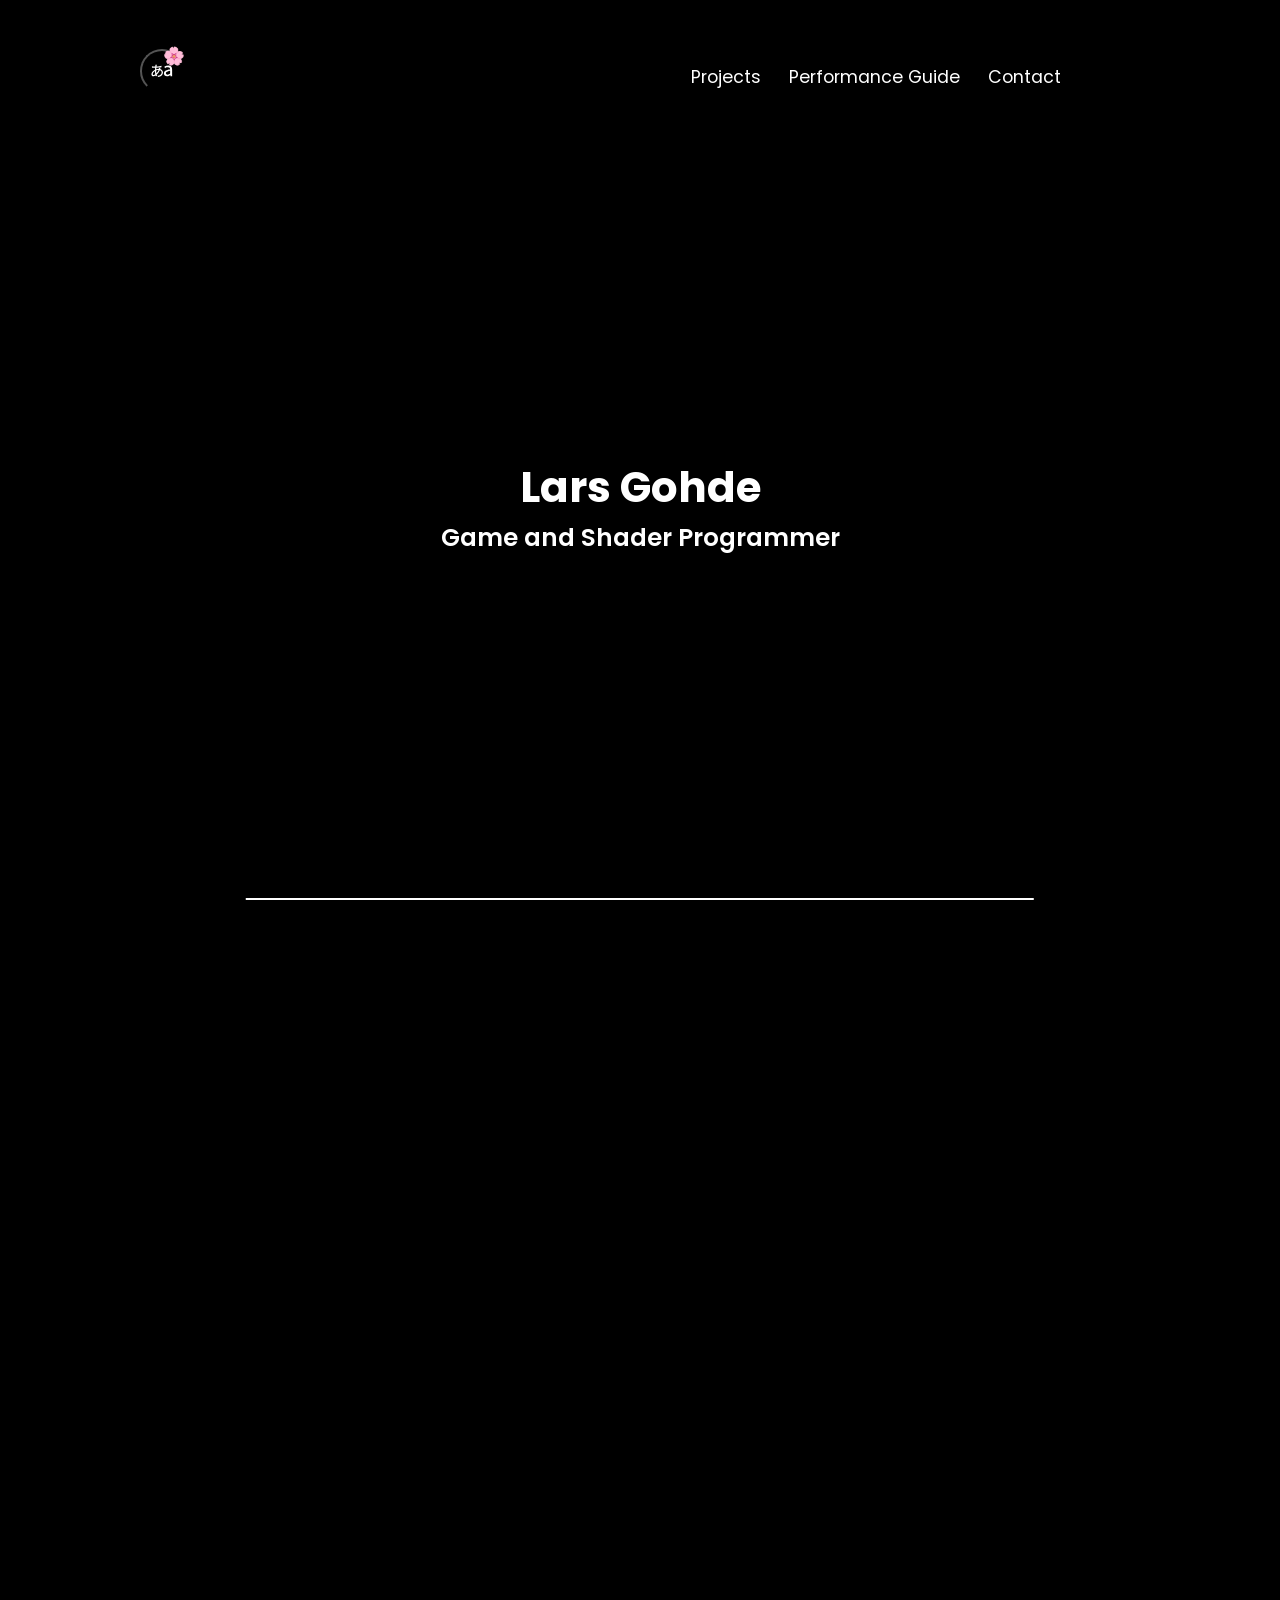
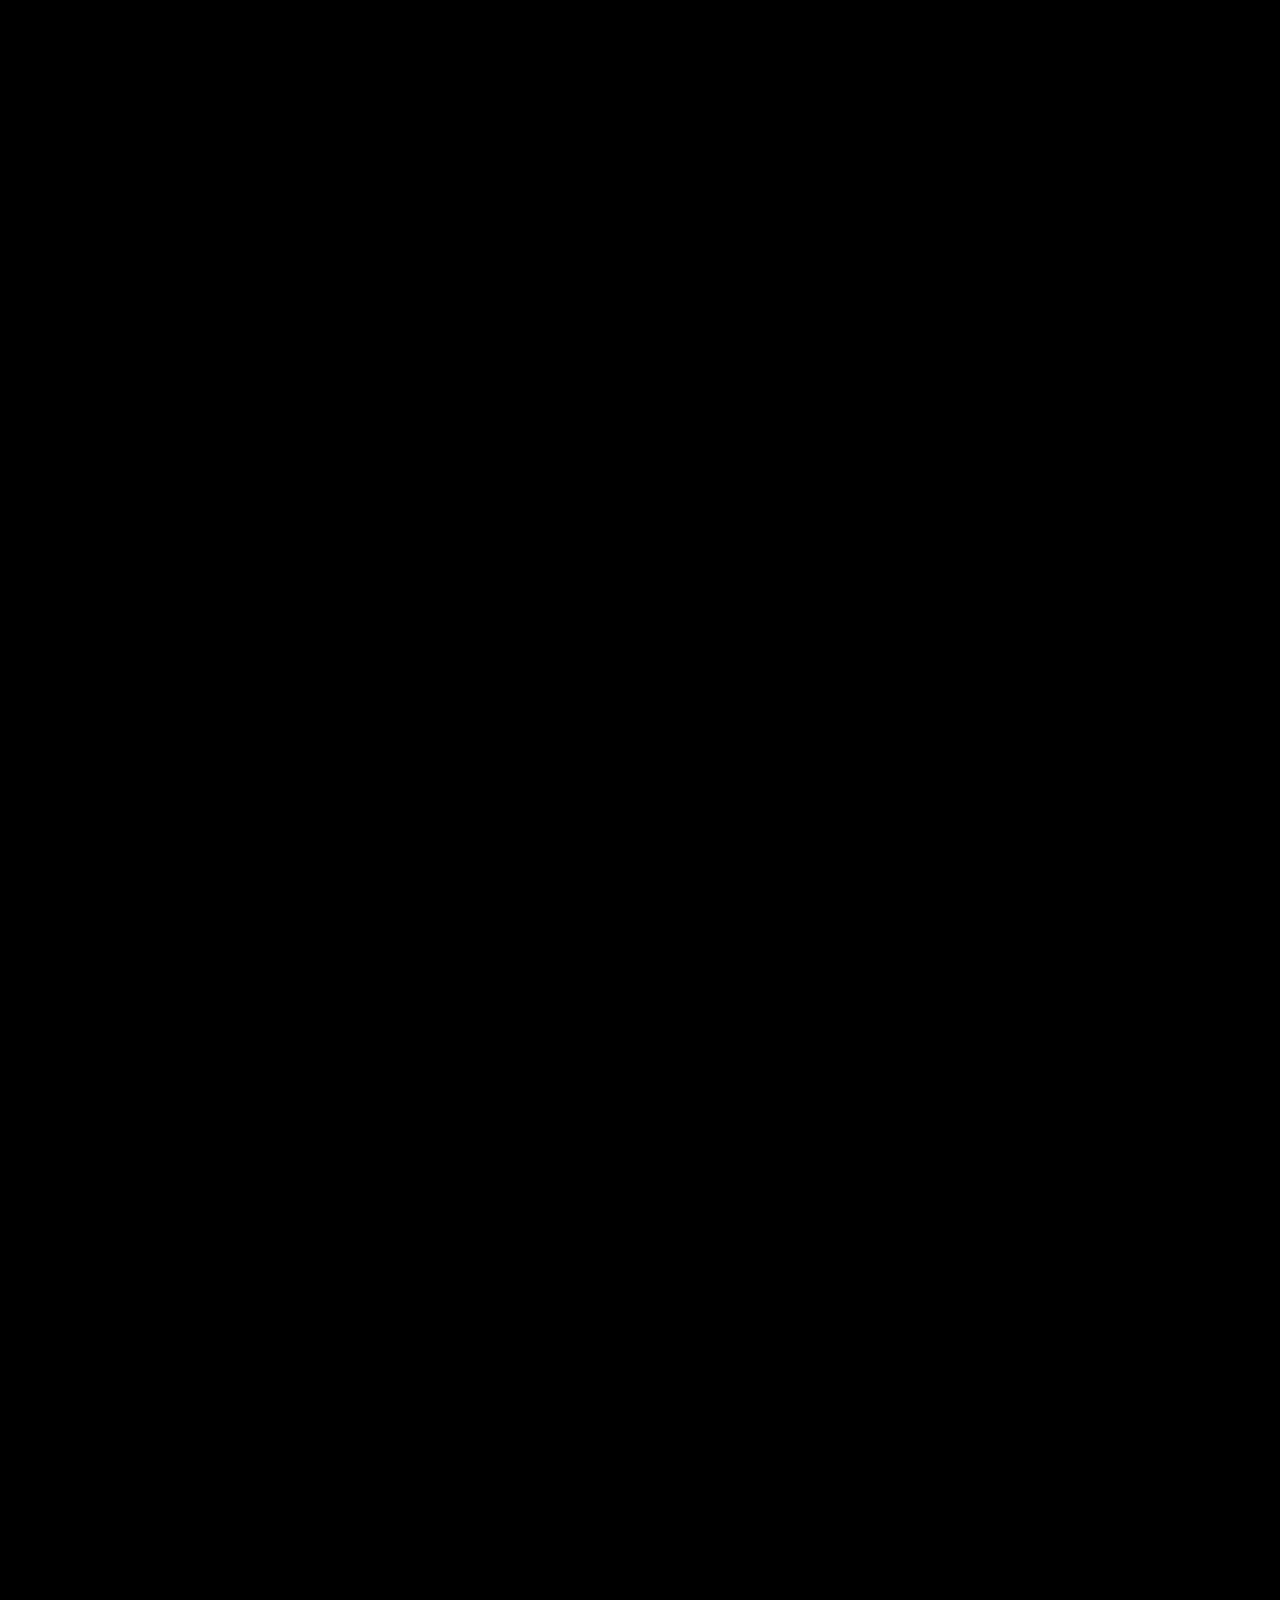
==== commit beab78ef: "Play store listing" ====
--- a/index.html
+++ b/index.html
@@ -301,7 +301,7 @@
                         <a href="https://www.mb21.de/wettbewerbsjahr_2025.html?articles=float" target="_blank"
                           rel="noopener noreferrer">
                           Winner: Deutscher Multimediapreis mb21
-                          <img src="./assets/hyperlink_icon.webp" alt="Link" class="link-icon" loading="lazy" />
+                          <img src="./assets/hyperlink_icon.webp" alt="Link" class="link-icon" />
                         </a>
                       </li>
 
@@ -309,7 +309,7 @@
                         <a href="https://www.studentgamesfestival.com/2025-winners" target="_blank"
                           rel="noopener noreferrer">
                           Winner: Best Student Games Award | Meaningful Game
-                          <img src="./assets/hyperlink_icon.webp" alt="Link" class="link-icon" loading="lazy" />
+                          <img src="./assets/hyperlink_icon.webp" alt="Link" class="link-icon" />
                         </a>
                       </li>
 
@@ -317,7 +317,7 @@
                         <a href="https://www.bvdw.org/events/digital-responsibility-award/" target="_blank"
                           rel="noopener noreferrer">
                           Winner: Digital Responsibility Award 2026 | Digital well-being & inclusion
-                          <img src="./assets/hyperlink_icon.webp" alt="Link" class="link-icon" loading="lazy" />
+                          <img src="./assets/hyperlink_icon.webp" alt="Link" class="link-icon" />
                         </a>
                       </li>
 
@@ -325,7 +325,7 @@
                         <a href="https://www.linkedin.com/feed/update/urn:li:activity:7334126257871175680/"
                           target="_blank" rel="noopener noreferrer">
                           Winner: Varjo Academic Giveaway Campaign
-                          <img src="./assets/hyperlink_icon.webp" alt="Link" class="link-icon" loading="lazy" />
+                          <img src="./assets/hyperlink_icon.webp" alt="Link" class="link-icon" />
                         </a>
                       </li>
 
@@ -335,7 +335,7 @@
                         <a href="https://nextrealitycontest.de/de/nominierte/nominierte-2025/" target="_blank"
                           rel="noopener noreferrer">
                           Nominee: XRC25 | Young Talent
-                          <img src="./assets/hyperlink_icon.webp" alt="Link" class="link-icon" loading="lazy" />
+                          <img src="./assets/hyperlink_icon.webp" alt="Link" class="link-icon" />
                         </a>
                       </li>
 
@@ -343,7 +343,7 @@
                         <a href="https://nextrealitycontest.de/de/nominierte/nominierte-2025/" target="_blank"
                           rel="noopener noreferrer">
                           Nominee: XRC25 | Community Award
-                          <img src="./assets/hyperlink_icon.webp" alt="Link" class="link-icon" loading="lazy" />
+                          <img src="./assets/hyperlink_icon.webp" alt="Link" class="link-icon" />
                         </a>
                       </li>
 
@@ -351,21 +351,21 @@
                         <a href="https://www.games-bavaria.com/gamescom-2025/" target="_blank"
                           rel="noopener noreferrer">
                           Exhibitor: Gamescom 2025 | Business Area
-                          <img src="./assets/hyperlink_icon.webp" alt="Link" class="link-icon" loading="lazy" />
+                          <img src="./assets/hyperlink_icon.webp" alt="Link" class="link-icon" />
                         </a>
                       </li>
 
                       <li>
                         <a href="https://rawtalentbooth.com" target="_blank" rel="noopener noreferrer">
                           Exhibitor: Gamescom 2025 | Entertainment Area
-                          <img src="./assets/hyperlink_icon.webp" alt="Link" class="link-icon" loading="lazy" />
+                          <img src="./assets/hyperlink_icon.webp" alt="Link" class="link-icon" />
                         </a>
                       </li>
 
                       <li>
                         <a href="https://germandevdays.com/exhibitors" target="_blank" rel="noopener noreferrer">
                           Exhibitor: GermanDevDays 2025
-                          <img src="./assets/hyperlink_icon.webp" alt="Link" class="link-icon" loading="lazy" />
+                          <img src="./assets/hyperlink_icon.webp" alt="Link" class="link-icon" />
                         </a>
                       </li>
 
@@ -373,7 +373,7 @@
                         <a href="https://play-con.de/ausstellerinnen-2025-neuulm/" target="_blank"
                           rel="noopener noreferrer">
                           Exhibitor: Play! Con 2025
-                          <img src="./assets/hyperlink_icon.webp" alt="Link" class="link-icon" loading="lazy" />
+                          <img src="./assets/hyperlink_icon.webp" alt="Link" class="link-icon" />
                         </a>
                       </li>
 
@@ -601,7 +601,7 @@
                             <a href="https://devpost.com/software/mercury-05i6ty" target="_blank"
                               rel="noopener noreferrer">
                               Participant: Meta Horizon Start Developer Competition
-                              <img src="./assets/hyperlink_icon.webp" alt="Link" class="link-icon" loading="lazy" />
+                              <img src="./assets/hyperlink_icon.webp" alt="Link" class="link-icon" />
                             </a>
                           </li>
                           <li>Winner: HNU Werkschau | Best Mechanics-Award</li>
@@ -617,7 +617,7 @@
 
         <!-- GOD OF A CULT Karte -->
         <div class="details-container color-container">
-          <div class="flip-card">
+          <div class="flip-card cult-card">
             <button class="flip-toggle-btn exit-btn">
               X
             </button>
@@ -694,7 +694,7 @@
                             <a href="https://www.filmmakers.eu/en/actors/thorben-gohde" target="_blank"
                               rel="noopener noreferrer">
                               Voiced by Thorben Gohde
-                              <img src="./assets/hyperlink_icon.webp" alt="External link" class="link-icon" loading="lazy" />
+                              <img src="./assets/hyperlink_icon.webp" alt="External link" class="link-icon" />
                             </a>
                           </li>
                         </ul>
@@ -803,7 +803,7 @@
         </div>
       </div>
 
-      <div style="width:100%;display:flex;justify-content:center;margin:2rem 0; margin-bottom: 0rem;">
+      <div class="store-links-container">
         <a id="AllSteamBtn" href="https://store.steampowered.com/app/4331360/UMBRA/" target="_blank"
           rel="noopener noreferrer" class="btn btn-color-2 all-games-btn"
           style="font-size:1.2rem;min-width:200px;text-align:center;">
@@ -811,15 +811,19 @@
             style="width: 1.2rem; height: auto; margin-right: 0.5rem; vertical-align: middle;">
           Steam Release
         </a>
-      </div>
-
-      <!-- All My Games Button -->
-      <div style="width:100%;display:flex;justify-content:center;margin:2rem 0;">
+        <a id="PlayStoreBtn"
+          href="https://play.google.com/store/apps/details?id=com.GohdeInteractive.TonariRun" target="_blank"
+          rel="noopener noreferrer" class="btn btn-color-2 all-games-btn"
+          style="font-size:1.2rem;min-width:200px;text-align:center;">
+          <img src="./assets/playstore.png" alt="Google Play" loading="lazy"
+            style="width: 1.2rem; height: auto; margin-right: 0.5rem; vertical-align: middle;">
+          Play Store Release
+        </a>
         <a id="allGamesBtn" href="https://gohde-games.itch.io" target="_blank" rel="noopener noreferrer"
           class="btn btn-color-2 all-games-btn" style="font-size:1.2rem;min-width:200px;text-align:center;">
           <img src="./assets/itch_red.webp" alt="steam_logo" loading="lazy"
             style="width: 1.2rem; height: auto; margin-right: 0.5rem; vertical-align: middle;">
-          All my Games
+          Itch.io Releases
         </a>
       </div>
   </section>
@@ -942,7 +946,7 @@
     <h1 id="Contact" class="title">Contact Me</h1>
     <div class="contact-info-upper-container">
       <div class="contact-info-container">
-        <img src="./assets/email.webp" alt="Email icon" class="icon contact-icon email-icon" loading="lazy" />
+        <img src="./assets/email.webp" alt="Email icon" class="icon contact-icon email-icon" />
         <p>
           <a href="mailto:gohde.lars@outlook.com" target="_blank">
             gohde.lars@outlook.com
@@ -950,7 +954,7 @@
         </p>
       </div>
       <div class="contact-info-container">
-        <img src="./assets/linkedin.webp" alt="LinkedIn icon" class="icon contact-icon" loading="lazy" />
+        <img src="./assets/linkedin.webp" alt="LinkedIn icon" class="icon contact-icon" />
         <p>
           <a href="https://www.linkedin.com/in/lars-gohde" target="_blank">
             LinkedIn
@@ -975,7 +979,7 @@
 
   <div id="mediaModal" class="media-modal">
     <span class="media-modal-close">&times;</span>
-    <img class="media-modal-content" id="modalImg" loading="lazy" style="display: none;">
+    <img class="media-modal-content" id="modalImg" style="display: none;">
     <video loop muted class="media-modal-content" id="modalVideo" style="display: none;"></video>
   </div>
 
--- a/style.css
+++ b/style.css
@@ -613,6 +613,16 @@
     gap: 1rem;
     padding: 1rem 0;
     min-height: 3.75rem
+}
+
+.store-links-container {
+    display: flex;
+    flex-wrap: wrap;
+    align-items: center;
+    justify-content: center;
+    gap: 1rem;
+    width: 100%;
+    margin: 2rem 0
 }
 
 #contact {
@@ -1368,6 +1378,41 @@
     white-space: nowrap !important
 }
 
+@media (min-width: 43.75rem) {
+    .flip-card:not(.flipped) {
+        height: auto !important;
+        overflow: visible
+    }
+
+    .flip-card:not(.flipped) > .flip-card-inner {
+        height: auto !important
+    }
+
+    .flip-card:not(.flipped) .flip-card-front {
+        position: relative !important;
+        height: auto !important;
+        min-height: 0 !important;
+        overflow: visible !important
+    }
+
+    .flip-card-front > .project-title-container,
+    .flip-card-front > .btn-container {
+        flex: 0 0 auto !important
+    }
+
+    .flip-card-front > .btn-container {
+        position: relative;
+        right: auto;
+        bottom: auto;
+        left: auto;
+        margin-top: 0
+    }
+
+    .cult-card .flip-card-front > .btn-container {
+        min-height: 3.75rem !important
+    }
+}
+
 .flip-card-front .btn img {
     width: 1.4rem !important;
     height: auto !important;
@@ -1671,12 +1716,13 @@
 
 .cult-wrapper .project-btn {
     position: relative;
-    z-index: 10
+    z-index: 10;
+    background-color: var(--base-color)
 }
 
 .cultist-fan {
     position: absolute;
-    top: 5px;
+    top: -1px;
     width: 22px;
     height: 20px;
     background-color: #1b1b1b;
@@ -2874,6 +2920,15 @@
 
 
 @media (max-width: 43.75rem) {
+    .store-links-container {
+        flex-direction: column;
+        gap: 1rem
+    }
+
+    .store-links-container .all-games-btn {
+        box-sizing: border-box;
+        width: min(20rem, calc(100vw - 2rem))
+    }
 
     #profile {
         height: auto !important;
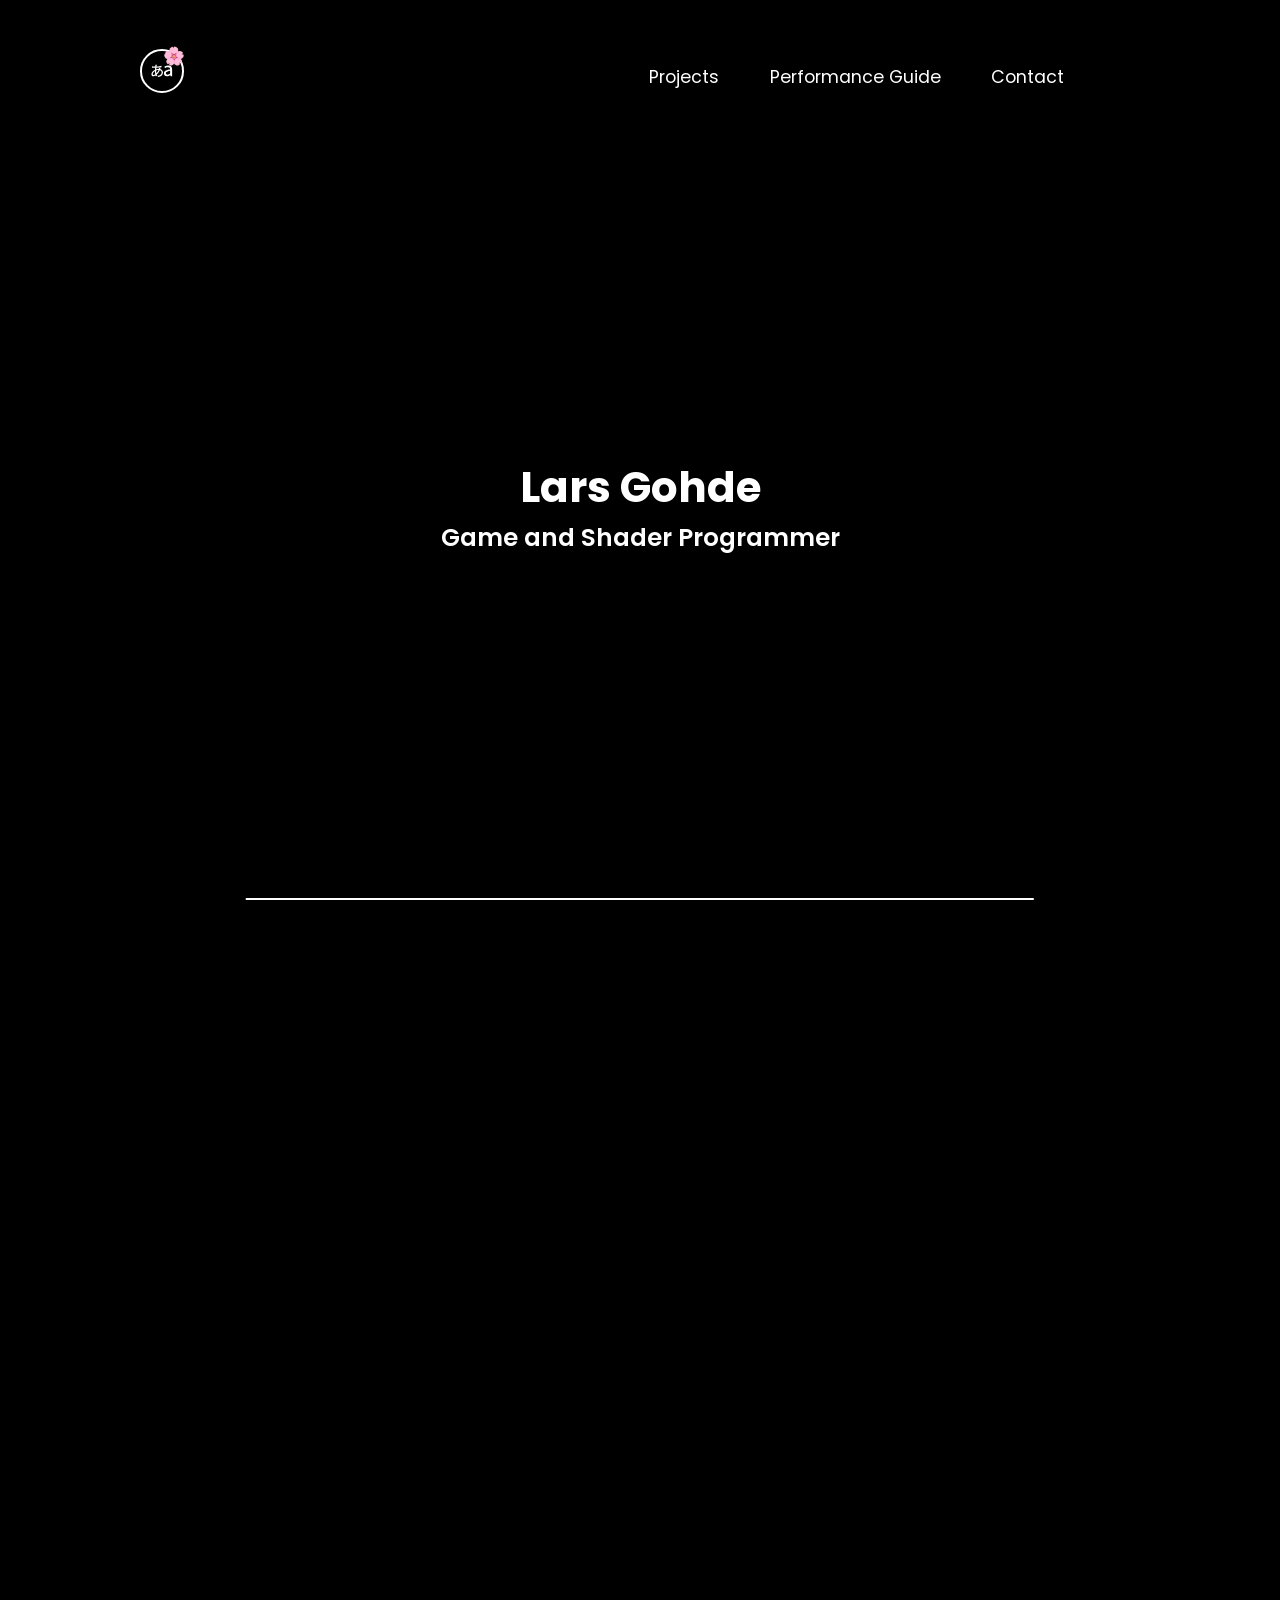
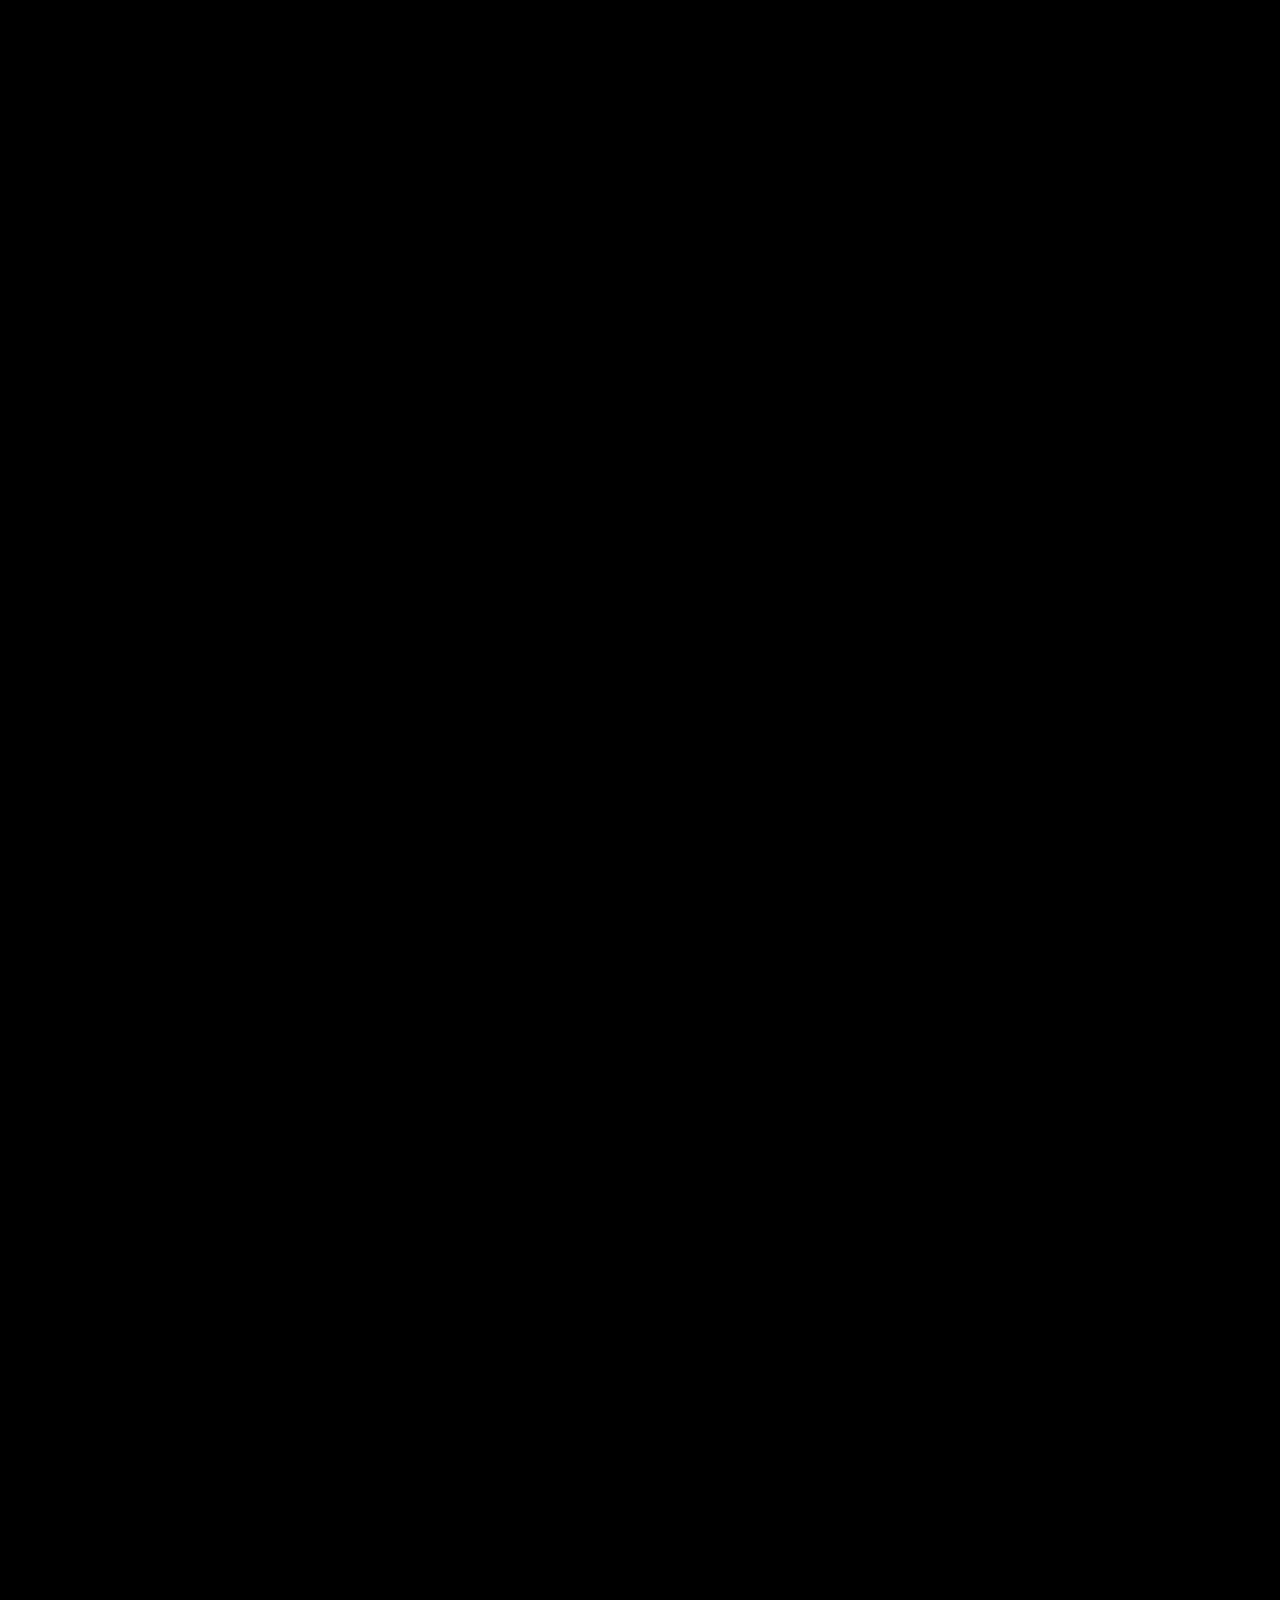
==== commit 53b2e231: "Refracture" ====
--- a/index.html
+++ b/index.html
@@ -3,986 +3,831 @@
 
 <head>
   <meta charset="UTF-8" />
-  <meta http-equiv="X-UA-Compatible" content="IE=edge" />
   <meta name="viewport" content="width=device-width, initial-scale=1.0" />
   <title>Lars Gohde | Digital Portfolio</title>
-  <meta name="description" content="Game and Shader Programmer | Driven by seeing players smile">
-  <meta property="og:image" content="https://lars-goh.de/assets/android-chrome-512x512.png">
-  <meta property="og:title" content="Lars Gohde | Digital Portfolio">
+  <meta name="description" content="Game and Shader Programmer | Driven by seeing players smile" />
+  <meta property="og:image" content="https://lars-goh.de/assets/android-chrome-512x512.png" />
+  <meta property="og:title" content="Lars Gohde | Digital Portfolio" />
+  <link rel="preload" href="./assets/fonts/poppins-v24-latin-regular.woff2" as="font" type="font/woff2" crossorigin />
+  <link rel="preload" href="./assets/fonts/poppins-v24-latin-600.woff2" as="font" type="font/woff2" crossorigin />
+  <link rel="preload" href="./assets/fonts/poppins-v24-latin-700.woff2" as="font" type="font/woff2" crossorigin />
   <link rel="stylesheet" href="style.css" />
-  <style>
-    @font-face {
-      font-display: swap;
-      font-family: 'Poppins';
-      font-style: normal;
-      font-weight: 300;
-      src: url('./assets/fonts/poppins-v24-latin-300.woff2') format('woff2'), url('./assets/fonts/poppins-v24-latin-300.ttf') format('truetype');
-    }
-
-    @font-face {
-      font-display: swap;
-      font-family: 'Poppins';
-      font-style: normal;
-      font-weight: 400;
-      src: url('./assets/fonts/poppins-v24-latin-regular.woff2') format('woff2'), url('./assets/fonts/poppins-v24-latin-regular.ttf') format('truetype');
-    }
-
-    @font-face {
-      font-display: swap;
-      font-family: 'Poppins';
-      font-style: normal;
-      font-weight: 500;
-      src: url('./assets/fonts/poppins-v24-latin-500.woff2') format('woff2'), url('./assets/fonts/poppins-v24-latin-500.ttf') format('truetype');
-    }
-
-    @font-face {
-      font-display: swap;
-      font-family: 'Poppins';
-      font-style: normal;
-      font-weight: 600;
-      src: url('./assets/fonts/poppins-v24-latin-600.woff2') format('woff2'), url('./assets/fonts/poppins-v24-latin-600.ttf') format('truetype');
-    }
-
-    @font-face {
-      font-display: swap;
-      font-family: 'Poppins';
-      font-style: normal;
-      font-weight: 700;
-      src: url('./assets/fonts/poppins-v24-latin-700.woff2') format('woff2'), url('./assets/fonts/poppins-v24-latin-700.ttf') format('truetype');
-    }
-  </style>
-  <script type="text/javascript" src="languagetoggle.js" defer></script>
   <link rel="icon" type="image/png" href="https://lars-goh.de/assets/favicon-96x96.png" sizes="96x96" />
   <link rel="icon" type="image/svg+xml" href="https://lars-goh.de/assets/favicon.svg" />
   <link rel="shortcut icon" href="https://lars-goh.de/assets/favicon.ico" />
   <link rel="apple-touch-icon" sizes="180x180" href="https://lars-goh.de/assets/apple-touch-icon.png" />
   <meta name="apple-mobile-web-app-title" content="Portfolio" />
   <link rel="manifest" href="https://lars-goh.de/assets/site.webmanifest" />
-  <link rel="preload" href="./assets/fonts/poppins-v24-latin-regular.woff2" as="font" type="font/woff2" crossorigin>
-  <link rel="preload" href="./assets/fonts/poppins-v24-latin-600.woff2" as="font" type="font/woff2" crossorigin>
-  <link rel="preload" href="./assets/fonts/poppins-v24-latin-700.woff2" as="font" type="font/woff2" crossorigin>
+  <script src="languagetoggle.js" defer></script>
+  <script src="script.js" defer></script>
 </head>
 
 <body>
   <div class="toggleLanguage">
-    <button id="language-switch" class="languageswitch">
-      <svg xmlns="http://www.w3.org/2000/svg" height="24px" viewBox="0 -960 960 960" width="24px" fill="#FFFFFF">
-        <path
-          d="m326-240-30-48q80-8 125-43t45-90q0-30-20.5-55T392-512q-23 57-54.5 102T268-332q3 12 6.5 24t7.5 24l-50 15q-3-10-5-17.5t-4-13.5q-26 14-49 21.5t-45 7.5q-32 0-52-21t-20-56q0-53 40-105t103-82q1-19 2-37.5t3-37.5q-28 1-59-.5T79-615l-1-53q26 5 56 6.5t77 1.5q2-18 4.5-35.5t.5-35.5l60 1q-7 17-10 34.5t-6 34.5q58-3 107-9t92-16l1 52q-53 8-103.5 13.5T255-612q-2 14-2.5 29t-2.5 29q28-8 54.5-11t52.5-1q3-10 4.5-20t2.5-20l57 14q-3 8-6.5 16t-6.5 19q51 14 81.5 52t30.5 85q0 70-51.5 117.5T326-240Zm-188-85q17 0 35-7t38-21q-7-38-10-69t-3-59q-38 24-63 59t-25 66q0 13 8.5 22t19.5 9Zm118-65q29-28 50.5-60.5T342-520q-23 0-46.5 4T248-504q-2 26 .5 54t7.5 60Zm446 56q28 0 54.5-13t48.5-37v-106q-23 3-42.5 7t-36.5 9q-45 14-67.5 35T636-390q0 26 18 41t48 15Zm-23 68q-57 0-90-32.5T556-387q0-52 33-85t106-53q23-6 50.5-11t59.5-9q-2-47-22-68.5T721-635q-26 0-51.5 9.5T604-592l-32-56q33-25 77.5-40.5T740-704q71 0 108 44t37 128v257h-67l-6-45q-28 25-61.5 39.5T679-266Z" />
-      </svg>
-      <svg xmlns="http://www.w3.org/2000/svg" height="24px" viewBox="0 -960 960 960" width="24px" fill="#FFFFFFFF">
+    <button id="language-switch" type="button" class="languageswitch" aria-label="Toggle Japanese translation"
+      aria-pressed="false">
+      <svg aria-hidden="true" xmlns="http://www.w3.org/2000/svg" height="24px" viewBox="0 -960 960 960" width="24px"
+        fill="#FFFFFF">
         <path
           d="m326-240-30-48q80-8 125-43t45-90q0-30-20.5-55T392-512q-23 57-54.5 102T268-332q3 12 6.5 24t7.5 24l-50 15q-3-10-5-17.5t-4-13.5q-26 14-49 21.5t-45 7.5q-32 0-52-21t-20-56q0-53 40-105t103-82q1-19 2-37.5t3-37.5q-28 1-59-.5T79-615l-1-53q26 5 56 6.5t77 1.5q2-18 4.5-35.5t.5-35.5l60 1q-7 17-10 34.5t-6 34.5q58-3 107-9t92-16l1 52q-53 8-103.5 13.5T255-612q-2 14-2.5 29t-2.5 29q28-8 54.5-11t52.5-1q3-10 4.5-20t2.5-20l57 14q-3 8-6.5 16t-6.5 19q51 14 81.5 52t30.5 85q0 70-51.5 117.5T326-240Zm-188-85q17 0 35-7t38-21q-7-38-10-69t-3-59q-38 24-63 59t-25 66q0 13 8.5 22t19.5 9Zm118-65q29-28 50.5-60.5T342-520q-23 0-46.5 4T248-504q-2 26 .5 54t7.5 60Zm446 56q28 0 54.5-13t48.5-37v-106q-23 3-42.5 7t-36.5 9q-45 14-67.5 35T636-390q0 26 18 41t48 15Zm-23 68q-57 0-90-32.5T556-387q0-52 33-85t106-53q23-6 50.5-11t59.5-9q-2-47-22-68.5T721-635q-26 0-51.5 9.5T604-592l-32-56q33-25 77.5-40.5T740-704q71 0 108 44t37 128v257h-67l-6-45q-28 25-61.5 39.5T679-266Z" />
       </svg>
     </button>
   </div>
-  <nav id="desktop-nav">
-    <div class="logo"></div>
-    <div>
-      <ul class="nav-links">
-        <li><a id="projectsS" href="#projects">Projects</a></li>
-        <li><a id="insightsS" href="#insights">Performance Guide</a></li>
-        <li><a id="contactT" href="#contact">Contact</a></li>
-      </ul>
-    </div>
-  </nav>
-
-  <nav id="hamburger-nav">
-    <div class="logo"></div>
-    <div class="hamburger-menu">
-      <div class="hamburger-icon" onclick="toggleMenu()">
-        <span></span>
-        <span></span>
-        <span></span>
+
+  <header>
+    <nav id="desktop-nav" aria-label="Primary">
+      <div class="logo"></div>
+      <div>
+        <ul class="nav-links">
+          <li><a id="projectsS" data-i18n="nav.projects" href="#projects">Projects</a></li>
+          <li><a id="insightsS" data-i18n="nav.insights" href="#insights">Performance Guide</a></li>
+          <li><a id="contactT" data-i18n="nav.contact" href="#contact">Contact</a></li>
+        </ul>
       </div>
-      <ul class="menu-links">
-        <li><a id="projectsSS" href="#projects">Projects</a></li>
-        <li><a id="insightsSS" href="#insights">Performance Guide</a></li>
-        <li><a id="contactTT" href="#contact">Contact</a></li>
-      </ul>
-    </div>
-  </nav>
-  <section id="profile">
-
-    <div class="section__text">
-
-      <h1 style="margin-top: 2rem;" id="Name" class="title">Lars Gohde</h1>
-      <p id="Developer" class="section__text__p2">Game and Shader Programmer </p>
-    </div>
-  </section>
-
-  <section id="projects">
-    <p id="Browse" class="section__text__p1">Browse My</p>
-    <h1 id="Projects" class="title">Recent Projects</h1>
-    <div class="experience-details-container">
-      <div class="about-containers">
-
-
-        <!-- Float Karte -->
-        <div class="details-container color-container">
-          <div class="flip-card">
-            <button class="flip-toggle-btn exit-btn">
-              X
-            </button>
-            <div class="flip-card-inner">
-              <div class="flip-card-front">
-                <div class="article-container">
-                  <video loop muted playsinline preload="metadata" disablepictureinpicture data-autoplay-on-visible
-                    poster="./assets/FLOAT_Poster.webp"
-                    style="width: 100%; max-width: 560px; height: auto; border-radius:1rem; box-shadow:0 2px 8px rgba(0,0,0,0.1); border: 3px solid #3d3d3d; display: block; margin: 0 auto;">
-
-                    <source src="./assets/FLOAT_Showcase.webm" type="video/webm">
-                    <source src="./assets/FLOAT_Showcase.mp4" type="video/mp4">
-
-                    Your browser does not support videos.
-                  </video>
-                </div>
-                <div class="project-title-container" style="flex-direction: column; padding-bottom: 0;">
-                  <h2 style="font-size: 2.5rem; margin: 0;">
-                    <span style="display: block;">
-                      FLOAT
-                    </span>
-                  </h2>
-                  <h2 id="floattitle" class="experience-sub-title project-title" style="margin: 0.5rem 0 0 0;">
-                    <span style="display: block; line-height: 1.1;">
-                      Award-winning MR for prosthesis research
-                    </span>
-                  </h2>
-                </div>
-                <div class="btn-container">
-                  <a href="https://www.meta.com/de-de/experiences/float-a-mixed-reality-experience/24099813506309823/"
-                    target="_blank" rel="noopener noreferrer" class="btn btn-color-2 project-btn"
-                    style="text-decoration: none; display: inline-flex; align-items: center;">
-                    <img src="./assets/meta.webp" alt="Meta" loading="lazy"
-                      style="width: 1.2rem; height: auto; margin-right: 0.5rem; vertical-align: middle;">
-                    Meta
-                  </a>
-                  <button id="floatDetailsBtn" class="btn btn-color-2 project-btn details-btn"
-                    onclick="event.stopPropagation(); this.closest('.flip-card').classList.toggle('flipped');">
-                    Details
-                  </button>
-                </div>
-                <div class="pooki-head-container">
-                  <div class="pooki-head">
-                    <div class="antenna-leaf">
-                      <div class="leaf-vein"></div>
-                    </div>
-
-                    <div class="eye-socket left">
-                      <div class="pupil"></div>
-                    </div>
-                    <div class="eye-socket right">
-                      <div class="pupil"></div>
-                    </div>
-
-                    <div class="mouth"></div>
-                  </div>
-                </div>
-              </div>
-              <div class="flip-card-back">
-                <div
-                  style="display: flex; flex-direction: column; width: 100%; max-width: 700px; margin: 0 auto 0 auto; gap: 0; align-items: stretch; justify-content: flex-start; padding-top: 0;">
-                  <div
-                    style="flex: 2 1 0; text-align: left; display: flex; flex-direction: column; justify-content: flex-start; align-items: flex-end; margin-top: 0; width: 100%; margin-top: 6rem;">
-                    <div style="width: 100%; display: flex; justify-content: center;">
-                      <img src="assets/FLOAT_Awards.webp" alt="FLOAT Awards" loading="lazy"
-                        style="max-width: 100%; height: auto; margin-top: 0;">
-                    </div>
-                    <div class="float-back-info-box">
-                      <div class="float-back-info-col">
-                        <h1 id="P1">Project Scope</h1>
-                        <ul style="margin-left: 1rem;" id="P2">
-                          <li>6 Months</li>
-                          <li>Team of 6 People</li>
-                        </ul>
-                      </div>
-                      <div class="float-back-info-col">
-                        <h1 id="RoleTitle">My Core Role</h1>
-                        <ul style="margin-left: 1rem;" id="RoleDescription">
-                          <li>Main Programmer</li>
-                          <li>Shader</li>
-                          <li>Effects</li>
-                        </ul>
-                      </div>
-                    </div>
-
-                    <div class="float-problem-section" style="margin-bottom: 3rem !important;">
-                      <h1 id="FloatDescribtionTitle">Description</h1>
-                      <p id="FloatDescription"
-                        style="word-break: break-word; white-space: pre-line; padding-bottom: 5rem;">
-                        FLOAT is a Mixed Reality serious game that gamifies medical data collection. Using only hand
-                        gestures, players interact with a fractured world to help the little Pookis, while the system
-                        records muscle movement, contributing to the development of AI-trained prosthetics.
-                      </p>
-                    </div>
-
-
-                    <div class="float-problem-section" style="max-width: 700px; margin: 0 auto; text-align: left;">
-                      <h1 id="EmbedTitle1">The Context of the Code</h1>
-                      <p id="EmbedDesc1" style="word-break: break-word; white-space: pre-line;"> All obstacles in the
-                        game inherit from a core class, exposing parameters that the Game Designer can adjust in the
-                        editor. Each obstacle is designed to handle multiple Pookis. </p>
-                      <div
-                        style="flex: 1; display: flex; align-items: flex-start; justify-content: flex-start; flex-direction: column; margin-top: 1rem; margin-bottom: 2rem;">
-                        <video loop muted playsinline preload="none" poster="./assets/FLOAT_Obstacles_Poster.webp"
-                          style="max-width:500px; border-radius:1rem; box-shadow:0 2px 8px rgba(0,0,0,0.1); border: 3px solid #3d3d3d; vertical-align:top; margin-left:auto; margin-right:auto; margin-top:0; margin-bottom:0rem;">
-                          <source src="./assets/FLOAT_Obstacles.webm" type="video/webm">
-                          <source src="./assets/FLOAT_Obstacles.mp4" type="video/mp4">
-                          Your browser does not support videos.
-                        </video>
-                      </div>
-                    </div>
-
-
-                    <div class="float-problem-section" style="max-width: 700px; margin: 0 auto; text-align: left;">
-                      <h1 id="EmbedTitle">The Context of the Code</h1>
-                      <p id="EmbedDesc" style="word-break: break-word; white-space: pre-line;"> To create different
-                        types of
-                        obstacles in the game we decided to use Water. It had various requirements that needed to be
-                        met,
-                        like a form of interaction with the player.</p>
-                      <div
-                        style="flex: 1; display: flex; align-items: flex-start; justify-content: flex-start; flex-direction: column;">
-                        <video loop muted playsinline preload="none" poster="./assets/float_solution2_poster.webp"
-                          style="max-width:500px; border-radius:1rem; box-shadow:0 2px 8px rgba(0,0,0,0.1); border: 3px solid #3d3d3d; vertical-align:top; margin-left:auto; margin-right:auto; margin-top:1.5rem; margin-bottom:0rem;">
-                          <source src="./assets/FLOAT_Solution2.webm" type="video/webm">
-                          <source src="./assets/FLOAT_Solution2.mp4" type="video/mp4">
-                          Your browser does not support videos.
-                        </video>
-                      </div>
-                      <div style="width: 100%; display: flex; justify-content: center;">
-                        <iframe src="about:blank" data-src="https://blueprintue.com/render/7z-pe5n_/"
-                          class="blueprint-frame" scrolling="no" height="300" style="margin-top:0;" allowfullscreen>
-                        </iframe>
-                        <img src="./assets/float_bp_2.webp" class="print-only-image" alt="Blueprint Logic" loading="lazy">
-                      </div>
-                    </div>
-
-                    <div class="float-problem-section">
-                      <h1 id="ProblemTitle">The Context of the Code</h1>
-                      <p id="ProblemDesc" style="word-break: break-word; white-space: pre-line;"> We needed to place the
-                        Foliage as Instance Static Meshes and our Game Designer asked me if there is a way so he doesn't
-                        have to manipulate each mesh individually. So I build him a simple Editor Utility Widget.
-                      </p>
-                    </div>
-                  </div>
-                  <div
-                    style="flex: 1; display: flex; align-items: flex-start; justify-content: flex-start; flex-direction: column;">
-                    <video loop muted playsinline preload="none" poster="./assets/float_solution_poster.webp"
-                      style="max-width:500px; border-radius:1rem; box-shadow:0 2px 8px rgba(0,0,0,0.1); border: 3px solid #3d3d3d; vertical-align:top; margin-left:auto; margin-right:auto; margin-top:0; margin-bottom:0rem;">
-                      <source src="./assets/FLOAT_Solution.webm" type="video/webm">
-                      <source src="./assets/FLOAT_Solution.mp4" type="video/mp4">
+    </nav>
+
+    <nav id="hamburger-nav" aria-label="Mobile">
+      <div class="logo"></div>
+      <div class="hamburger-menu">
+        <button type="button" class="hamburger-icon" aria-label="Toggle navigation menu" aria-expanded="false">
+          <span></span>
+          <span></span>
+          <span></span>
+        </button>
+        <ul class="menu-links">
+          <li><a id="projectsSS" data-i18n="nav.projects" href="#projects">Projects</a></li>
+          <li><a id="insightsSS" data-i18n="nav.insights" href="#insights">Performance Guide</a></li>
+          <li><a id="contactTT" data-i18n="nav.contact" href="#contact">Contact</a></li>
+        </ul>
+      </div>
+    </nav>
+  </header>
+
+  <main>
+    <section id="profile">
+      <div class="section__text">
+        <h1 id="Name" class="title">Lars Gohde</h1>
+        <p id="Developer" class="section__text__p2">Game and Shader Programmer</p>
+      </div>
+    </section>
+
+    <section id="projects">
+      <p id="Browse" class="section__text__p1">Browse My</p>
+      <h2 id="Projects" class="title">Recent Projects</h2>
+      <div class="experience-details-container">
+        <div class="about-containers">
+
+          <!-- FLOAT Card -->
+          <div class="details-container color-container">
+            <div class="flip-card">
+              <button type="button" class="flip-toggle-btn exit-btn" aria-label="Close project details">
+                X
+              </button>
+              <div class="flip-card-inner">
+                <div class="flip-card-front">
+                  <div class="article-container">
+                    <video class="showcase-video" loop muted playsinline preload="metadata" disablepictureinpicture
+                      data-autoplay-on-visible poster="./assets/FLOAT_Poster.webp">
+                      <source src="./assets/FLOAT_Showcase.webm" type="video/webm" />
+                      <source src="./assets/FLOAT_Showcase.mp4" type="video/mp4" />
                       Your browser does not support videos.
                     </video>
                   </div>
-                  <div style="width: 100%; display: flex; justify-content: center;">
-                    <iframe src="about:blank" data-src="https://blueprintue.com/render/zp_ydxfg/"
-                      class="blueprint-frame" scrolling="no" height="300" style="margin-top:0;" allowfullscreen>
-                    </iframe>
-                    <img src="./assets/float_bp_1.webp" class="print-only-image" alt="Blueprint Logic" loading="lazy">
-                  </div>
-                </div>
-
-
-                <div class="btn-container"
-                  style="margin-bottom: 2rem; min-height: 6rem; display: flex; justify-content: center;">
-                  <button id="post_mortem" class="btn btn-color-2 pdf-btn"
-                    onclick="window.open('./assets/Gohde_Lars_FLOAT_PostMortem.pdf', '_blank');">
-                    View Post-Mortem (Only English)
-                  </button>
-                </div>
-
-                <div class="float-problem-section"
-                  style="max-width:700px; margin: 1rem auto 0 auto; text-align:left; margin-top: auto;">
-                  <h1 id="AchievementsTitle">Achievements</h1>
-                  <div id="AchievementsDesc" style="word-break: break-word; margin-left: 1rem;">
-                    <ul>
-                      <li>
-                        <a href="https://www.mb21.de/wettbewerbsjahr_2025.html?articles=float" target="_blank"
-                          rel="noopener noreferrer">
-                          Winner: Deutscher Multimediapreis mb21
-                          <img src="./assets/hyperlink_icon.webp" alt="Link" class="link-icon" />
-                        </a>
-                      </li>
-
-                      <li>
-                        <a href="https://www.studentgamesfestival.com/2025-winners" target="_blank"
-                          rel="noopener noreferrer">
-                          Winner: Best Student Games Award | Meaningful Game
-                          <img src="./assets/hyperlink_icon.webp" alt="Link" class="link-icon" />
-                        </a>
-                      </li>
-
-                      <li>
-                        <a href="https://www.bvdw.org/events/digital-responsibility-award/" target="_blank"
-                          rel="noopener noreferrer">
-                          Winner: Digital Responsibility Award 2026 | Digital well-being & inclusion
-                          <img src="./assets/hyperlink_icon.webp" alt="Link" class="link-icon" />
-                        </a>
-                      </li>
-
-                      <li>
-                        <a href="https://www.linkedin.com/feed/update/urn:li:activity:7334126257871175680/"
-                          target="_blank" rel="noopener noreferrer">
-                          Winner: Varjo Academic Giveaway Campaign
-                          <img src="./assets/hyperlink_icon.webp" alt="Link" class="link-icon" />
-                        </a>
-                      </li>
-
-                      <li>Winner: HNU Werkschau | Best Game-Award</li>
-
-                      <li style="margin-top: 20px;">
-                        <a href="https://nextrealitycontest.de/de/nominierte/nominierte-2025/" target="_blank"
-                          rel="noopener noreferrer">
-                          Nominee: XRC25 | Young Talent
-                          <img src="./assets/hyperlink_icon.webp" alt="Link" class="link-icon" />
-                        </a>
-                      </li>
-
-                      <li>
-                        <a href="https://nextrealitycontest.de/de/nominierte/nominierte-2025/" target="_blank"
-                          rel="noopener noreferrer">
-                          Nominee: XRC25 | Community Award
-                          <img src="./assets/hyperlink_icon.webp" alt="Link" class="link-icon" />
-                        </a>
-                      </li>
-
-                      <li style="margin-top: 20px;">
-                        <a href="https://www.games-bavaria.com/gamescom-2025/" target="_blank"
-                          rel="noopener noreferrer">
-                          Exhibitor: Gamescom 2025 | Business Area
-                          <img src="./assets/hyperlink_icon.webp" alt="Link" class="link-icon" />
-                        </a>
-                      </li>
-
-                      <li>
-                        <a href="https://rawtalentbooth.com" target="_blank" rel="noopener noreferrer">
-                          Exhibitor: Gamescom 2025 | Entertainment Area
-                          <img src="./assets/hyperlink_icon.webp" alt="Link" class="link-icon" />
-                        </a>
-                      </li>
-
-                      <li>
-                        <a href="https://germandevdays.com/exhibitors" target="_blank" rel="noopener noreferrer">
-                          Exhibitor: GermanDevDays 2025
-                          <img src="./assets/hyperlink_icon.webp" alt="Link" class="link-icon" />
-                        </a>
-                      </li>
-
-                      <li>
-                        <a href="https://play-con.de/ausstellerinnen-2025-neuulm/" target="_blank"
-                          rel="noopener noreferrer">
-                          Exhibitor: Play! Con 2025
-                          <img src="./assets/hyperlink_icon.webp" alt="Link" class="link-icon" />
-                        </a>
-                      </li>
-
-                      <li>Exhibitor: Hackerkiste Augsburg 2025</li>
-                      <li>Exhibitor: TINCON 2025</li>
-
-                      <li style="margin-top: 20px;">Member: Meta Horizon Start Community</li>
-                    </ul>
-                  </div>
-                </div>
-
-              </div>
-            </div>
-          </div>
-        </div>
-
-        <!-- Mercury Karte -->
-        <div class="details-container color-container">
-          <div class="flip-card allow-overflow">
-            <button class="flip-toggle-btn exit-btn">
-              X
-            </button>
-            <div class="flip-card-inner allow-overflow">
-              <div class="flip-card-front allow-overflow">
-                <div class="article-container">
-                  <video loop muted playsinline preload="metadata" disablepictureinpicture data-autoplay-on-visible
-                    poster="./assets/MERCURY_Poster.webp"
-                    style="width: 100%; max-width: 560px; height: auto; border-radius:1rem; box-shadow:0 2px 8px rgba(0,0,0,0.1); border: 3px solid #3d3d3d; display: block; margin: 0 auto;">
-
-                    <source src="./assets/MERCURY_Showcase.webm" type="video/webm">
-                    <source src="./assets/MERCURY_Showcase.mp4" type="video/mp4">
-
-                    Your browser does not support videos.
-                  </video>
-                </div>
-                <div class="project-title-container" style="flex-direction: column; padding-bottom: 0;">
-                  <h2 style="font-size: 2.5rem; margin: 0;">
-                    <span style="display: block;">
-                      MERCURY
-                    </span>
-                  </h2>
-                  <h2 id="mercurytitle" class="experience-sub-title project-title" style="margin: 0.5rem 0 0 0;">
-                    <span style="display: block; line-height: 1.1;">
-                      World's first fast-paced hand-tracking brawler
-                    </span>
-                  </h2>
-                </div>
-                <div class="btn-container">
-
-                  <div class="mercury-punch-group" style="position: relative;">
-
-                    <a id="mercury-itch-btn"
-                      href="https://www.meta.com/de-de/experiences/mercury-tech-showcase/26112223728394256/"
-                      target="_blank" rel="noopener noreferrer" class="btn btn-color-2 project-btn"
-                      style="text-decoration: none; display: inline-flex; align-items: center;">
-                      <img src="./assets/meta.webp" alt="Meta" loading="lazy"
-                        style="width: 1.2rem; height: auto; margin-right: 0.5rem; vertical-align: middle;">
+                  <div class="project-title-container">
+                    <h3 class="project-heading">
+                      <span>FLOAT</span>
+                    </h3>
+                    <p id="floattitle" class="experience-sub-title project-title">
+                      <span class="project-subtitle-text">
+                        Award-winning MR for prosthesis research
+                      </span>
+                    </p>
+                  </div>
+                  <div class="btn-container">
+                    <a href="https://www.meta.com/de-de/experiences/float-a-mixed-reality-experience/24099813506309823/"
+                      target="_blank" rel="noopener noreferrer" class="btn btn-color-2 project-btn">
+                      <img src="./assets/meta.webp" alt="" class="btn-icon" loading="lazy" />
                       Meta
                     </a>
-
-                    <div class="mercury-animation-wrapper">
-                      <div class="mecha-fist">
-                        <div class="knuckles"></div>
-                        <div class="thumb"></div>
-                      </div>
-                      <div class="impact-spark"></div>
-                    </div>
-
-                  </div>
-                  <button id="mercuryDetailsBtn" class="btn btn-color-2 project-btn details-btn"
-                    onclick="event.stopPropagation(); this.closest('.flip-card').classList.toggle('flipped');">
-                    Details
-                  </button>
+                    <button id="floatDetailsBtn" type="button" data-i18n="btn.details"
+                      class="btn btn-color-2 project-btn details-btn" aria-label="Details for FLOAT">
+                      Details
+                    </button>
+                  </div>
+                  <div class="pooki-head-container" aria-hidden="true">
+                    <div class="pooki-head">
+                      <div class="antenna-leaf">
+                        <div class="leaf-vein"></div>
+                      </div>
+                      <div class="eye-socket left">
+                        <div class="pupil"></div>
+                      </div>
+                      <div class="eye-socket right">
+                        <div class="pupil"></div>
+                      </div>
+                      <div class="mouth"></div>
+                    </div>
+                  </div>
                 </div>
-              </div>
-              <div class="flip-card-back">
-                <div
-                  style="display: flex; flex-direction: column; width: 100%; max-width: 700px; margin: 0 auto 0 auto; gap: 0; align-items: stretch; justify-content: flex-start; padding-top: 0;">
-                  <div
-                    style="flex: 2 1 0; text-align: left; display: flex; flex-direction: column; justify-content: flex-start; align-items: flex-end; margin-top: 0; width: 100%;">
-                    <div class="float-back-info-box">
-                      <div class="float-back-info-col">
-                        <h1 id="mercuryScopeTitle">Project Scope</h1>
-                        <ul style="margin-left: 1rem;" id="mercuryScopeDesc">
-                          <li>2 Months</li>
-                          <li>Team of 6 People</li>
-                        </ul>
-                      </div>
-                      <div class="float-back-info-col">
-                        <h1 id="mercuryRoleTitle">My Core Role</h1>
-                        <ul style="margin-left: 1rem;" id="mercuryRoleDesc">
-                          <li>Player Mechanics</li>
-                        </ul>
-                      </div>
-                    </div>
-
-                    <div class="float-problem-section" style="margin-bottom: 3rem !important;">
-                      <h1 id="mercuryDescribtionTitle">Description</h1>
-                      <p id="mercuryDescription"
-                        style="word-break: break-word; white-space: pre-line; padding-bottom: 5rem;">
-                        MERCURY is the first controller-free VR mecha brawler. Players use physical movements to climb
-                        through a city and engage in fast-paced arena combat. The game relies entirely on hand tracking
-                        for both navigation and fighting.
-
-                      </p>
-                    </div>
-                  </div>
-                  <div
-                    style="flex: 1; display: flex; align-items: flex-start; justify-content: flex-start; flex-direction: column;">
-                    <video loop muted playsinline preload="none" poster="./assets/mercury_solution_poster.webp"
-                      style="max-width:500px; border-radius:1rem; box-shadow:0 2px 8px rgba(0,0,0,0.1); border: 3px solid #3d3d3d; vertical-align:top; margin-left:auto; margin-right:auto; margin-top:0; margin-bottom:2rem;">
-                      <source src="./assets/MERCURY_Solution.webm" type="video/webm">
-                      <source src="./assets/MERCURY_Solution.mp4" type="video/mp4">
-                      Your browser does not support videos.
-                    </video>
-                  </div>
-                </div>
-                <div
-                  style="display: flex; flex-direction: column; width: 100%; max-width: 700px; margin: 0 auto 0 auto; gap: 0; align-items: stretch; justify-content: flex-start; padding-top: 0;">
-                  <div
-                    style="flex: 2 1 0; text-align: left; display: flex; flex-direction: column; justify-content: flex-start; align-items: flex-end; margin-top: 0; width: 100%;">
-                    <div class="float-problem-section">
-                      <h1 id="mercuryProblemTitle" style="margin-bottom: 20px;">Gorilla Locomotion System</h1>
-
-                      <div id="mercuryProblemDesc">
-
-                        <h3 style="margin-bottom: 2px; font-size: 1.1em;">Hand-Surface Interaction</h3>
-                        <p style="margin-top: 0; margin-bottom: 15px;">
-                          Linetraces position the mecha hands directly on surfaces for consistent contact and clear
-                          player feedback
+
+                <div class="flip-card-back">
+                  <div class="back-section-inner">
+                    <div class="back-content-col back-content-col--spaced">
+                      <div class="awards-banner-wrapper">
+                        <img src="assets/FLOAT_Awards.webp" alt="FLOAT Awards" class="awards-banner" loading="lazy" />
+                      </div>
+                      <div class="float-back-info-box">
+                        <div class="float-back-info-col">
+                          <h3 id="P1" data-i18n="card.scopeTitle">Project Scope</h3>
+                          <ul id="P2">
+                            <li>6 Months</li>
+                            <li>Team of 6 People</li>
+                          </ul>
+                        </div>
+                        <div class="float-back-info-col">
+                          <h3 id="RoleTitle" data-i18n="card.roleTitle">My Core Role</h3>
+                          <ul id="RoleDescription">
+                            <li>Main Programmer</li>
+                            <li>Shader</li>
+                            <li>Effects</li>
+                          </ul>
+                        </div>
+                      </div>
+
+                      <div class="float-problem-section float-problem-section--spaced">
+                        <h3 id="FloatDescribtionTitle" data-i18n="card.descTitle">Description</h3>
+                        <p id="FloatDescription" class="description-text">
+                          FLOAT is a Mixed Reality serious game that gamifies medical data collection. Using only hand
+                          gestures, players interact with a fractured world to help the little Pookis, while the system
+                          records muscle movement, contributing to the development of AI-trained prosthetics.
                         </p>
-
-                        <h3 style="margin-bottom: 2px; margin-top: 15px; font-size: 1.1em;">Grab Recognition</h3>
-                        <ul style="margin-top: 0; margin-bottom: 15px; padding-left: 20px;">
-                          <li>Pose-based detection with safeguards against unintended grabs/releases</li>
-                          <li>Context-aware checks for floors vs. vertical surfaces</li>
-                        </ul>
-                      </div>
-
-                      <div
-                        style="flex: 1; display: flex; align-items: flex-start; justify-content: flex-start; flex-direction: column;">
-                        <video loop muted playsinline preload="none"
-                          poster="./assets/MERCURY_Movement_Debug_Poster.webp"
-                          style="max-width:500px; border-radius:1rem; box-shadow:0 2px 8px rgba(0,0,0,0.1); border: 3px solid #3d3d3d; vertical-align:top; margin-left:auto; margin-right:auto; margin-top:0; margin-bottom:0rem;">
-                          <source src="./assets/MERCURY_Movement_Debug.webm" type="video/webm">
-                          <source src="./assets/MERCURY_Movement_Debug.mp4" type="video/mp4">
-                          Your browser does not support videos.
-                        </video>
-                      </div>
-
-                      <div id="mercuryProblemDesc2">
-
-                        <h3 style="margin-bottom: 2px; margin-top: 15px; font-size: 1.1em;">Surface Validation</h3>
-                        <p style="margin-top: 0; margin-bottom: 15px;">
-                          Sphere traces identify grab components and validate intent through hand-direction vs.
-                          surface-normal alignment
+                      </div>
+
+                      <div class="float-problem-section">
+                        <h3 id="EmbedTitle1" data-i18n="card.codeContextTitle">The Context of the Code</h3>
+                        <p id="EmbedDesc1">
+                          All obstacles in the game inherit from a core class, exposing parameters that the Game
+                          Designer can adjust in the editor. Each obstacle is designed to handle multiple Pookis.
                         </p>
-
-                        <h3 style="margin-bottom: 2px; margin-top: 15px; font-size: 1.1em;">Climbing & Movement Response
-                        </h3>
-                        <ul style="margin-top: 0; margin-bottom: 15px; padding-left: 20px;">
-                          <li>Player movement is derived from relative hand motion with weighted recent input for high
-                            responsiveness</li>
-                          <li>Adaptive transitions handle gravity, capsule scaling, and movement offsets during grabs
-                          </li>
-                        </ul>
-
-                        <h3 style="margin-bottom: 2px; font-size: 1.1em;">Release Dynamics</h3>
-                        <ul style="margin-top: 0; margin-bottom: 0; padding-left: 20px;">
-                          <li>Final launch velocity blends camera aim, movement intent, and surface type.</li>
-                          <li>Short lockouts prevent accidental re-grabs and maintain fluid momentum.</li>
-                        </ul>
-
-                      </div>
-
-                    </div>
-                    <div
-                      style="flex: 1; display: flex; align-items: flex-start; justify-content: flex-start; flex-direction: column;">
-                      <video loop muted playsinline preload="none" poster="./assets/mercury_solution_poster.webp"
-                        style="max-width:500px; border-radius:1rem; box-shadow:0 2px 8px rgba(0,0,0,0.1); border: 3px solid #3d3d3d; vertical-align:top; margin-left:auto; margin-right:auto; margin-top:0; margin-bottom:0rem;">
-                        <source src="./assets/MERCURY_Approaches.webm" type="video/webm">
-                        <source src="./assets/MERCURY_Approaches.mp4" type="video/mp4">
+                        <div class="back-video-wrapper back-video-wrapper--spaced">
+                          <video class="back-video" loop muted playsinline preload="none"
+                            poster="./assets/FLOAT_Obstacles_Poster.webp">
+                            <source src="./assets/FLOAT_Obstacles.webm" type="video/webm" />
+                            <source src="./assets/FLOAT_Obstacles.mp4" type="video/mp4" />
+                            Your browser does not support videos.
+                          </video>
+                        </div>
+                      </div>
+
+                      <div class="float-problem-section">
+                        <h3 id="EmbedTitle" data-i18n="card.codeContextTitle">The Context of the Code</h3>
+                        <p id="EmbedDesc">
+                          To create different types of obstacles in the game we decided to use Water. It had various
+                          requirements that needed to be met, like a form of interaction with the player.
+                        </p>
+                        <div class="back-video-wrapper">
+                          <video class="back-video back-video--top-spaced" loop muted playsinline preload="none"
+                            poster="./assets/float_solution2_poster.webp">
+                            <source src="./assets/FLOAT_Solution2.webm" type="video/webm" />
+                            <source src="./assets/FLOAT_Solution2.mp4" type="video/mp4" />
+                            Your browser does not support videos.
+                          </video>
+                        </div>
+                        <div class="blueprint-wrapper">
+                          <iframe src="about:blank" data-src="https://blueprintue.com/render/7z-pe5n_/"
+                            title="Unreal Engine Blueprint: Water Obstacle Logic" class="blueprint-frame" scrolling="no"
+                            height="300" allowfullscreen>
+                          </iframe>
+                          <img src="./assets/float_bp_2.webp" class="print-only-image" alt="Blueprint Logic"
+                            loading="lazy" />
+                        </div>
+                      </div>
+
+                      <div class="float-problem-section">
+                        <h3 id="ProblemTitle" data-i18n="card.codeContextTitle">The Context of the Code</h3>
+                        <p id="ProblemDesc">
+                          We needed to place the Foliage as Instance Static Meshes and our Game Designer asked me if
+                          there is a way so he doesn't have to manipulate each mesh individually. So I build him a
+                          simple Editor Utility Widget.
+                        </p>
+                      </div>
+                    </div>
+
+                    <div class="back-video-wrapper">
+                      <video class="back-video" loop muted playsinline preload="none"
+                        poster="./assets/float_solution_poster.webp">
+                        <source src="./assets/FLOAT_Solution.webm" type="video/webm" />
+                        <source src="./assets/FLOAT_Solution.mp4" type="video/mp4" />
                         Your browser does not support videos.
                       </video>
                     </div>
-
-                    <div id="mercuryApproaches">
-                      <h3 style="margin-top: 1rem; margin-bottom: 2px; font-size: 1.1em;">Different Movement Approaches
-                      </h3>
-                      <p style="margin-top: 0; margin-bottom: 15px;">
-                        As we were looking at multiple ideas on the movement system, I created
-                        prototypes for each of them in Unity.
-                      </p>
-                    </div>
-
-                    <div class="btn-container"
-                      style="margin-bottom: 2rem; min-height: 6rem; display: flex; justify-content: center;">
-                      <button id="post_mortem3" class="btn btn-color-2 pdf-btn"
-                        onclick="window.open('./assets/Gohde_Lars_MERCURY_PostMortem.pdf', '_blank');">
-                        View Post-Mortem (Only English)
-                      </button>
-                    </div>
-
-                    <div class="float-problem-section" style="margin-bottom: 3rem !important;">
-                      <h1 id="mercuryLearningTitle">Store Release</h1>
-                      <p id="mercuryLearningText"
-                        style="word-break: break-word; white-space: pre-line; padding-bottom: 5rem;">
-                        MERCURY was well received at exhibitions where we were able to explain how the movement system
-                        worked. Once players understood how to move, the feedback was very positive. Unfortunately, this
-                        did not work as intended when players played alone at home, which led to player frustration.
-                        Concentrating on how to better communicate core mechanics is a key learning I took away from
-                        this project.
-
-                      </p>
-                    </div>
-
-                    <div class="float-problem-section"
-                      style="max-width:700px; margin: 1rem auto 0 auto; text-align:left; margin-top: auto;">
-
-                      <h1 id="MercuryAchTitle">Achievements</h1>
-
-                      <div id="MercuryAchDesc" style="word-break: break-word; margin-left: 1rem;">
-                        <ul>
-                          <li>
-                            <a href="https://devpost.com/software/mercury-05i6ty" target="_blank"
-                              rel="noopener noreferrer">
-                              Participant: Meta Horizon Start Developer Competition
-                              <img src="./assets/hyperlink_icon.webp" alt="Link" class="link-icon" />
-                            </a>
-                          </li>
-                          <li>Winner: HNU Werkschau | Best Mechanics-Award</li>
-                        </ul>
-                      </div>
+                    <div class="blueprint-wrapper">
+                      <iframe src="about:blank" data-src="https://blueprintue.com/render/zp_ydxfg/"
+                        title="Unreal Engine Blueprint: Foliage Editor Utility Widget" class="blueprint-frame"
+                        scrolling="no" height="300" allowfullscreen>
+                      </iframe>
+                      <img src="./assets/float_bp_1.webp" class="print-only-image" alt="Blueprint Logic"
+                        loading="lazy" />
+                    </div>
+                  </div>
+
+                  <div class="btn-container post-mortem-container">
+                    <a id="post_mortem" data-i18n="btn.postMortem" href="./assets/Gohde_Lars_FLOAT_PostMortem.pdf"
+                      target="_blank" rel="noopener noreferrer" class="btn btn-color-2 pdf-btn">
+                      View Post-Mortem (Only English)
+                    </a>
+                  </div>
+
+                  <div class="float-problem-section achievements-section">
+                    <h3 id="AchievementsTitle" data-i18n="card.achievementsTitle">Achievements</h3>
+                    <div id="AchievementsDesc" class="achievements-list">
+                      <ul>
+                        <li>
+                          <a href="https://www.mb21.de/wettbewerbsjahr_2025.html?articles=float" target="_blank"
+                            rel="noopener noreferrer">
+                            Winner: Deutscher Multimediapreis mb21
+                            <img src="./assets/hyperlink_icon.webp" alt="" class="link-icon" loading="lazy" />
+                          </a>
+                        </li>
+                        <li>
+                          <a href="https://www.studentgamesfestival.com/2025-winners" target="_blank"
+                            rel="noopener noreferrer">
+                            Winner: Best Student Games Award | Meaningful Game
+                            <img src="./assets/hyperlink_icon.webp" alt="" class="link-icon" loading="lazy" />
+                          </a>
+                        </li>
+                        <li>
+                          <a href="https://www.bvdw.org/events/digital-responsibility-award/" target="_blank"
+                            rel="noopener noreferrer">
+                            Winner: Digital Responsibility Award 2026 | Digital well-being &amp; inclusion
+                            <img src="./assets/hyperlink_icon.webp" alt="" class="link-icon" loading="lazy" />
+                          </a>
+                        </li>
+                        <li>
+                          <a href="https://www.linkedin.com/feed/update/urn:li:activity:7334126257871175680/"
+                            target="_blank" rel="noopener noreferrer">
+                            Winner: Varjo Academic Giveaway Campaign
+                            <img src="./assets/hyperlink_icon.webp" alt="" class="link-icon" loading="lazy" />
+                          </a>
+                        </li>
+                        <li>Winner: HNU Werkschau | Best Game-Award</li>
+                        <li class="achievement-group-start">
+                          <a href="https://nextrealitycontest.de/de/nominierte/nominierte-2025/" target="_blank"
+                            rel="noopener noreferrer">
+                            Nominee: XRC25 | Young Talent
+                            <img src="./assets/hyperlink_icon.webp" alt="" class="link-icon" loading="lazy" />
+                          </a>
+                        </li>
+                        <li>
+                          <a href="https://nextrealitycontest.de/de/nominierte/nominierte-2025/" target="_blank"
+                            rel="noopener noreferrer">
+                            Nominee: XRC25 | Community Award
+                            <img src="./assets/hyperlink_icon.webp" alt="" class="link-icon" loading="lazy" />
+                          </a>
+                        </li>
+                        <li class="achievement-group-start">
+                          <a href="https://www.games-bavaria.com/gamescom-2025/" target="_blank"
+                            rel="noopener noreferrer">
+                            Exhibitor: Gamescom 2025 | Business Area
+                            <img src="./assets/hyperlink_icon.webp" alt="" class="link-icon" loading="lazy" />
+                          </a>
+                        </li>
+                        <li>
+                          <a href="https://rawtalentbooth.com" target="_blank" rel="noopener noreferrer">
+                            Exhibitor: Gamescom 2025 | Entertainment Area
+                            <img src="./assets/hyperlink_icon.webp" alt="" class="link-icon" loading="lazy" />
+                          </a>
+                        </li>
+                        <li>
+                          <a href="https://germandevdays.com/exhibitors" target="_blank" rel="noopener noreferrer">
+                            Exhibitor: GermanDevDays 2025
+                            <img src="./assets/hyperlink_icon.webp" alt="" class="link-icon" loading="lazy" />
+                          </a>
+                        </li>
+                        <li>
+                          <a href="https://play-con.de/ausstellerinnen-2025-neuulm/" target="_blank"
+                            rel="noopener noreferrer">
+                            Exhibitor: Play! Con 2025
+                            <img src="./assets/hyperlink_icon.webp" alt="" class="link-icon" loading="lazy" />
+                          </a>
+                        </li>
+                        <li>Exhibitor: Hackerkiste Augsburg 2025</li>
+                        <li>Exhibitor: TINCON 2025</li>
+                        <li class="achievement-group-start">Member: Meta Horizon Start Community</li>
+                      </ul>
                     </div>
                   </div>
                 </div>
               </div>
             </div>
           </div>
-        </div>
-
-        <!-- GOD OF A CULT Karte -->
-        <div class="details-container color-container">
-          <div class="flip-card cult-card">
-            <button class="flip-toggle-btn exit-btn">
-              X
-            </button>
-            <div class="flip-card-inner">
-              <div class="flip-card-front">
-                <div class="article-container">
-                  <video loop muted playsinline preload="metadata" disablepictureinpicture data-autoplay-on-visible
-                    poster="./assets/God_Of_A_Cult_Poster.webp"
-                    style="width: 100%; max-width: 560px; height: auto; border-radius:1rem; box-shadow:0 2px 8px rgba(0,0,0,0.1); border: 3px solid #3d3d3d; display: block; margin: 0 auto;">
-
-                    <source src="./assets/God_Of_A_Cult_Showcase.webm" type="video/webm">
-                    <source src="./assets/God_Of_A_Cult_Showcase.mp4" type="video/mp4">
-
-                    Your browser does not support videos.
-                  </video>
-                </div>
-
-                <div class="project-title-container"
-                  style="flex-direction: column; justify-content: flex-start; padding-top: 1rem; margin-bottom: clamp(0rem, 4vw, 3rem);">
-                  <h2 style="font-size: 2.5rem; margin: 0;">
-                    <span style="display: block;">
-                      God of a Cult
-                    </span>
-                  </h2>
-                  <h2 id="godofaculttitle" class="experience-sub-title project-title" style="margin: 0.5rem 0 0 0;">
-                    <span style="display: block; line-height: 1.1;">
-                      Expandable comedic point-and-click
-                    </span>
-                  </h2>
-                </div>
-
-                <div class="btn-container">
-
-
-                  <a href="https://gohde-games.itch.io/god-of-a-cult" target="_blank" rel="noopener noreferrer"
-                    class="btn btn-color-2 project-btn"
-                    style="text-decoration: none; display: inline-flex; align-items: center;">
-                    <img src="./assets/itch_red.webp" alt="Itch.io" loading="lazy"
-                      style="width: 1.2rem; height: auto; margin-right: 0.5rem; vertical-align: middle;">
-                    Itch.io
-                  </a>
-                  <div class="cult-wrapper" style="position: relative; display: inline-block;">
-
-                    <div class="cultist-fan c1"></div>
-                    <div class="cultist-fan c2"></div>
-                    <div class="cultist-fan c3"></div>
-                    <button id="cultDetailsBtn" class="btn btn-color-2 project-btn details-btn"
-                      onclick="event.stopPropagation(); this.closest('.flip-card').classList.toggle('flipped');">
+
+          <!-- MERCURY Card -->
+          <div class="details-container color-container">
+            <div class="flip-card allow-overflow">
+              <button type="button" class="flip-toggle-btn exit-btn" aria-label="Close project details">
+                X
+              </button>
+              <div class="flip-card-inner allow-overflow">
+                <div class="flip-card-front allow-overflow">
+                  <div class="article-container">
+                    <video class="showcase-video" loop muted playsinline preload="metadata" disablepictureinpicture
+                      data-autoplay-on-visible poster="./assets/MERCURY_Poster.webp">
+                      <source src="./assets/MERCURY_Showcase.webm" type="video/webm" />
+                      <source src="./assets/MERCURY_Showcase.mp4" type="video/mp4" />
+                      Your browser does not support videos.
+                    </video>
+                  </div>
+                  <div class="project-title-container">
+                    <h3 class="project-heading">
+                      <span>MERCURY</span>
+                    </h3>
+                    <p id="mercurytitle" class="experience-sub-title project-title">
+                      <span class="project-subtitle-text">
+                        World's first fast-paced hand-tracking brawler
+                      </span>
+                    </p>
+                  </div>
+                  <div class="btn-container">
+                    <div class="mercury-punch-group">
+                      <a id="mercury-itch-btn"
+                        href="https://www.meta.com/de-de/experiences/mercury-tech-showcase/26112223728394256/"
+                        target="_blank" rel="noopener noreferrer" class="btn btn-color-2 project-btn">
+                        <img src="./assets/meta.webp" alt="" class="btn-icon" loading="lazy" />
+                        Meta
+                      </a>
+                      <div class="mercury-animation-wrapper" aria-hidden="true">
+                        <div class="mecha-fist">
+                          <div class="knuckles"></div>
+                          <div class="thumb"></div>
+                        </div>
+                        <div class="impact-spark"></div>
+                      </div>
+                    </div>
+                    <button id="mercuryDetailsBtn" type="button" data-i18n="btn.details"
+                      class="btn btn-color-2 project-btn details-btn" aria-label="Details for MERCURY">
                       Details
                     </button>
                   </div>
                 </div>
-              </div>
-              <div class="flip-card-back">
-                <div
-                  style="display: flex; flex-direction: column; width: 100%; max-width: 700px; margin: 0 auto 0 auto; gap: 0; align-items: stretch; justify-content: flex-start; padding-top: 0;">
-                  <div
-                    style="flex: 2 1 0; text-align: left; display: flex; flex-direction: column; justify-content: flex-start; align-items: flex-end; margin-top: 0; width: 100%;">
-                    <div class="float-back-info-box">
-                      <div class="float-back-info-col">
-                        <h1 id="cultScopeTitle">Project Scope</h1>
-                        <style>
-                          #cultScopeDesc a:hover {
-                            text-decoration: underline;
-                            text-decoration-color: rgb(218, 165, 32);
-                            text-underline-offset: 3px;
-                            text-decoration-thickness: 1px;
-                          }
-                        </style>
-
-                        <ul style="margin-left: 1rem;" id="cultScopeDesc">
-                          <li>2nd Semester Project</li>
-                          <li>
-                            <a href="https://www.filmmakers.eu/en/actors/thorben-gohde" target="_blank"
-                              rel="noopener noreferrer">
-                              Voiced by Thorben Gohde
-                              <img src="./assets/hyperlink_icon.webp" alt="External link" class="link-icon" />
-                            </a>
-                          </li>
-                        </ul>
-                      </div>
-                      <div class="float-back-info-col">
-                        <h1 id="cultRoleTitle">My Core Role</h1>
-                        <ul style="margin-left: 1rem;" id="cultRoleDesc">
-                          <li>Solo Project</li>
-                        </ul>
-                      </div>
-                    </div>
-
-                    <div class="float-problem-section" style="margin-bottom: 3rem !important;">
-                      <h1 id="gofofacultDescribtionTitle">Description</h1>
-                      <p id="gofofacultDescription"
-                        style="word-break: break-word; white-space: pre-line; padding-bottom: 5rem;">
-                        God of a Cult is a comedic point-and-click adventure. Players solve puzzles to help the
-                        protagonist become the next incarnation of the God of Time and find his missing sister. The game
-                        is fully voiced and includes translated text and a scalable save system.
-                      </p>
-                    </div>
-
-                    <!-- === Carousel: replace the single image in the God of a Cult back side with this === -->
-                    <div class="cult-carousel" aria-label="God of a Cult images" onclick="event.stopPropagation()">
-                      <button class="cult-carousel__arrow cult-carousel__arrow--left" aria-label="previous">‹</button>
-
-                      <div class="cult-carousel__viewport">
-                        <!-- Add / remove images as needed. Keep the class cult-carousel__slide -->
-                        <img class="cult-carousel__slide" src="./assets/GodOfACult_Carousel_01.webp" loading="lazy"
-                          alt="God of a Cult - Interactions" />
-                        <img class="cult-carousel__slide" src="./assets/GodOfACult_Carousel_02.webp" loading="lazy"
-                          alt="God of a Cult - Sensitive Cursor" />
-                        <img class="cult-carousel__slide" src="./assets/GodOfACult_Carousel_03.webp" loading="lazy"
-                          alt="God of a Cult - Expendable" />
-                        <img class="cult-carousel__slide" src="./assets/GodOfACult_Carousel_04.webp" loading="lazy"
-                          alt="God of a Cult - Dialogue Code Snippet" />
-                        <img class="cult-carousel__slide" src="./assets/GodOfACult_Carousel_05.webp" loading="lazy"
-                          alt="God of a Cult - Overview Code Snippet" />
-                      </div>
-
-                      <button class="cult-carousel__arrow cult-carousel__arrow--right" aria-label="next">›</button>
-
-                      <div class="cult-carousel__dots" aria-hidden="false"></div>
-                    </div>
-
-
-                    <div class="float-problem-section">
-                      <h1 id="cultProblemTitle">The Context of the Code</h1>
-                      <p id="cultProblemDesc" style="word-break: break-word; white-space: pre-line;">To create levels as
-                        fast as possible, I developed a system that relies entirely on Data Tables. The game is fully
-                        voiced and breaks the fourth wall through dialogues, real-time clocks, and revealing that the
-                        player in front of the screen is the God of Time.</p>
-                    </div>
-                  </div>
-                  <div
-                    style="flex: 1; display: flex; align-items: flex-start; justify-content: flex-start; flex-direction: column;">
-                    <video loop muted playsinline preload="none" poster="./assets/godofacult_solution_poster.webp"
-                      style="max-width:500px; border-radius:1rem; box-shadow:0 2px 8px rgba(0,0,0,0.1); border: 3px solid #3d3d3d; vertical-align:top; margin-left:auto; margin-right:auto; margin-top:0; margin-bottom:2rem;">
-                      <source src="./assets/GodOfACult_Camera.webm" type="video/webm">
-                      <source src="./assets/GodOfACult_Camera.mp4" type="video/mp4">
-                      Your browser does not support videos.
-                    </video>
-                  </div>
-
-                  <div class="float-problem-section">
-                    <h1 id="cultProblemTitle2">Creation of a Tutorial Series</h1>
-                    <p id="cultProblemDesc2" style="word-break: break-word; white-space: pre-line;">To help others, I
-                      recorded a 7+ hour series explaining how to build the required core systems in Unreal Engine 5. It
-                      can be viewed <a href="https://www.youtube.com/playlist?list=PLSStU8YtITKfY5ivtE77u5DZma00sIdtf"
-                        target="_blank" rel="noopener noreferrer" class="tutorial-link">here</a>.</p>
-                  </div>
-
-                  <div
-                    style="flex: 1; display: flex; align-items: flex-start; justify-content: flex-start; flex-direction: column;">
-                    <video loop muted playsinline preload="none" poster="./assets/godofacult_solution_poster.webp"
-                      style="max-width:500px; border-radius:1rem; box-shadow:0 2px 8px rgba(0,0,0,0.1); border: 3px solid #3d3d3d; vertical-align:top; margin-left:auto; margin-right:auto; margin-top:0; margin-bottom:2rem;">
-                      <source src="./assets/GodOfACult_Youtube.mp4" type="video/webm">
-                      <source src="./assets/GodOfACult_Youtube.mp4" type="video/mp4">
-                      Your browser does not support videos.
-                    </video>
-                  </div>
-
-
-                  <div class="btn-container"
-                    style="margin-bottom: 2rem; min-height: 6rem; display: flex; justify-content: center;">
-                    <button id="post_mortem2" class="btn btn-color-2 pdf-btn"
-                      onclick="window.open('./assets/Gohde_Lars_GodOfACult_PostMortem.pdf', '_blank');">
-                      View Post-Mortem (Only English)
-                    </button>
-                  </div>
-                  <!-- God Of a Cult Achievements (aligned like other cards) -->
-                  <div class="float-problem-section"
-                    style="max-width:700px; margin: 1rem auto 0 auto; text-align:left; margin-top: auto;">
-                    <h1 id="CultAchievementsTitle">Achievements</h1>
-                    <div id="CultAchievementsDesc" style="word-break: break-word; margin-left: 1rem;">
-                      <ul>
-                        <li>Exhibitor: HNU Werkschau</li>
-                        <li>Showcase project for new semester</li>
-                      </ul>
+
+                <div class="flip-card-back">
+                  <div class="back-section-inner">
+                    <div class="back-content-col">
+                      <div class="float-back-info-box">
+                        <div class="float-back-info-col">
+                          <h3 id="mercuryScopeTitle" data-i18n="card.scopeTitle">Project Scope</h3>
+                          <ul id="mercuryScopeDesc">
+                            <li>2 Months</li>
+                            <li>Team of 6 People</li>
+                          </ul>
+                        </div>
+                        <div class="float-back-info-col">
+                          <h3 id="mercuryRoleTitle" data-i18n="card.roleTitle">My Core Role</h3>
+                          <ul id="mercuryRoleDesc">
+                            <li>Player Mechanics</li>
+                          </ul>
+                        </div>
+                      </div>
+
+                      <div class="float-problem-section float-problem-section--spaced">
+                        <h3 id="mercuryDescribtionTitle" data-i18n="card.descTitle">Description</h3>
+                        <p id="mercuryDescription" class="description-text">
+                          MERCURY is the first controller-free VR mecha brawler. Players use physical movements to climb
+                          through a city and engage in fast-paced arena combat. The game relies entirely on hand
+                          tracking for both navigation and fighting.
+                        </p>
+                      </div>
+                    </div>
+
+                    <div class="back-video-wrapper">
+                      <video class="back-video back-video--bottom-spaced" loop muted playsinline preload="none"
+                        poster="./assets/mercury_solution_poster.webp">
+                        <source src="./assets/MERCURY_Solution.webm" type="video/webm" />
+                        <source src="./assets/MERCURY_Solution.mp4" type="video/mp4" />
+                        Your browser does not support videos.
+                      </video>
+                    </div>
+                  </div>
+
+                  <div class="back-section-inner">
+                    <div class="back-content-col">
+                      <div class="float-problem-section">
+                        <h3 id="mercuryProblemTitle">Gorilla Locomotion System</h3>
+
+                        <div id="mercuryProblemDesc">
+                          <h4 class="sub-heading sub-heading--first">Hand-Surface Interaction</h4>
+                          <p class="sub-text">
+                            Linetraces position the mecha hands directly on surfaces for consistent contact and clear
+                            player feedback
+                          </p>
+
+                          <h4 class="sub-heading">Grab Recognition</h4>
+                          <ul class="sub-list">
+                            <li>Pose-based detection with safeguards against unintended grabs/releases</li>
+                            <li>Context-aware checks for floors vs. vertical surfaces</li>
+                          </ul>
+                        </div>
+
+                        <div class="back-video-wrapper">
+                          <video class="back-video" loop muted playsinline preload="none"
+                            poster="./assets/MERCURY_Movement_Debug_Poster.webp">
+                            <source src="./assets/MERCURY_Movement_Debug.webm" type="video/webm" />
+                            <source src="./assets/MERCURY_Movement_Debug.mp4" type="video/mp4" />
+                            Your browser does not support videos.
+                          </video>
+                        </div>
+
+                        <div id="mercuryProblemDesc2">
+                          <h4 class="sub-heading">Surface Validation</h4>
+                          <p class="sub-text">
+                            Sphere traces identify grab components and validate intent through hand-direction vs.
+                            surface-normal alignment
+                          </p>
+
+                          <h4 class="sub-heading">Climbing &amp; Movement Response</h4>
+                          <ul class="sub-list">
+                            <li>Player movement is derived from relative hand motion with weighted recent input for high
+                              responsiveness</li>
+                            <li>Adaptive transitions handle gravity, capsule scaling, and movement offsets during grabs
+                            </li>
+                          </ul>
+
+                          <h4 class="sub-heading">Release Dynamics</h4>
+                          <ul class="sub-list sub-list--last">
+                            <li>Final launch velocity blends camera aim, movement intent, and surface type.</li>
+                            <li>Short lockouts prevent accidental re-grabs and maintain fluid momentum.</li>
+                          </ul>
+                        </div>
+                      </div>
+
+                      <div class="back-video-wrapper">
+                        <video class="back-video" loop muted playsinline preload="none"
+                          poster="./assets/mercury_solution_poster.webp">
+                          <source src="./assets/MERCURY_Approaches.webm" type="video/webm" />
+                          <source src="./assets/MERCURY_Approaches.mp4" type="video/mp4" />
+                          Your browser does not support videos.
+                        </video>
+                      </div>
+
+                      <div id="mercuryApproaches">
+                        <h4 class="sub-heading">Different Movement Approaches</h4>
+                        <p class="sub-text">
+                          As we were looking at multiple ideas on the movement system, I created
+                          prototypes for each of them in Unity.
+                        </p>
+                      </div>
+
+                      <div class="btn-container post-mortem-container">
+                        <a id="post_mortem3" data-i18n="btn.postMortem" href="./assets/Gohde_Lars_MERCURY_PostMortem.pdf"
+                          target="_blank" rel="noopener noreferrer" class="btn btn-color-2 pdf-btn">
+                          View Post-Mortem (Only English)
+                        </a>
+                      </div>
+
+                      <div class="float-problem-section float-problem-section--spaced">
+                        <h3 id="mercuryLearningTitle">Store Release</h3>
+                        <p id="mercuryLearningText" class="description-text">
+                          MERCURY was well received at exhibitions where we were able to explain how the movement system
+                          worked. Once players understood how to move, the feedback was very positive. Unfortunately,
+                          this did not work as intended when players played alone at home, which led to player
+                          frustration. Concentrating on how to better communicate core mechanics is a key learning I
+                          took away from this project.
+                        </p>
+                      </div>
+
+                      <div class="float-problem-section achievements-section">
+                        <h3 id="MercuryAchTitle" data-i18n="card.achievementsTitle">Achievements</h3>
+                        <div id="MercuryAchDesc" class="achievements-list">
+                          <ul>
+                            <li>
+                              <a href="https://devpost.com/software/mercury-05i6ty" target="_blank"
+                                rel="noopener noreferrer">
+                                Participant: Meta Horizon Start Developer Competition
+                                <img src="./assets/hyperlink_icon.webp" alt="" class="link-icon" loading="lazy" />
+                              </a>
+                            </li>
+                            <li>Winner: HNU Werkschau | Best Mechanics-Award</li>
+                          </ul>
+                        </div>
+                      </div>
                     </div>
                   </div>
                 </div>
               </div>
             </div>
           </div>
+
+          <!-- GOD OF A CULT Card -->
+          <div class="details-container color-container">
+            <div class="flip-card cult-card">
+              <button type="button" class="flip-toggle-btn exit-btn" aria-label="Close project details">
+                X
+              </button>
+              <div class="flip-card-inner">
+                <div class="flip-card-front">
+                  <div class="article-container">
+                    <video class="showcase-video" loop muted playsinline preload="metadata" disablepictureinpicture
+                      data-autoplay-on-visible poster="./assets/God_Of_A_Cult_Poster.webp">
+                      <source src="./assets/God_Of_A_Cult_Showcase.webm" type="video/webm" />
+                      <source src="./assets/God_Of_A_Cult_Showcase.mp4" type="video/mp4" />
+                      Your browser does not support videos.
+                    </video>
+                  </div>
+
+                  <div class="project-title-container">
+                    <h3 class="project-heading">
+                      <span>God of a Cult</span>
+                    </h3>
+                    <p id="godofaculttitle" class="experience-sub-title project-title">
+                      <span class="project-subtitle-text">
+                        Expandable comedic point-and-click
+                      </span>
+                    </p>
+                  </div>
+
+                  <div class="btn-container">
+                    <a href="https://gohde-games.itch.io/god-of-a-cult" target="_blank" rel="noopener noreferrer"
+                      class="btn btn-color-2 project-btn">
+                      <img src="./assets/itch_red.webp" alt="" class="btn-icon" loading="lazy" />
+                      Itch.io
+                    </a>
+                    <div class="cult-wrapper">
+                      <div class="cultist-fan c1" aria-hidden="true"></div>
+                      <div class="cultist-fan c2" aria-hidden="true"></div>
+                      <div class="cultist-fan c3" aria-hidden="true"></div>
+                      <button id="cultDetailsBtn" type="button" data-i18n="btn.details"
+                        class="btn btn-color-2 project-btn details-btn" aria-label="Details for God of a Cult">
+                        Details
+                      </button>
+                    </div>
+                  </div>
+                </div>
+
+                <div class="flip-card-back">
+                  <div class="back-section-inner">
+                    <div class="back-content-col">
+                      <div class="float-back-info-box">
+                        <div class="float-back-info-col">
+                          <h3 id="cultScopeTitle" data-i18n="card.scopeTitle">Project Scope</h3>
+                          <ul id="cultScopeDesc">
+                            <li>2nd Semester Project</li>
+                            <li>
+                              <a href="https://www.filmmakers.eu/en/actors/thorben-gohde" target="_blank"
+                                rel="noopener noreferrer">
+                                Voiced by Thorben Gohde
+                                <img src="./assets/hyperlink_icon.webp" alt="" class="link-icon" loading="lazy" />
+                              </a>
+                            </li>
+                          </ul>
+                        </div>
+                        <div class="float-back-info-col">
+                          <h3 id="cultRoleTitle" data-i18n="card.roleTitle">My Core Role</h3>
+                          <ul id="cultRoleDesc">
+                            <li>Solo Project</li>
+                          </ul>
+                        </div>
+                      </div>
+
+                      <div class="float-problem-section float-problem-section--spaced">
+                        <h3 id="gofofacultDescribtionTitle" data-i18n="card.descTitle">Description</h3>
+                        <p id="gofofacultDescription" class="description-text">
+                          God of a Cult is a comedic point-and-click adventure. Players solve puzzles to help the
+                          protagonist become the next incarnation of the God of Time and find his missing sister. The
+                          game is fully voiced and includes translated text and a scalable save system.
+                        </p>
+                      </div>
+
+                      <div class="cult-carousel" role="region" aria-label="God of a Cult screenshots">
+                        <button type="button" class="cult-carousel__arrow cult-carousel__arrow--left"
+                          aria-label="Previous slide">‹</button>
+
+                        <div class="cult-carousel__viewport">
+                          <img class="cult-carousel__slide" src="./assets/GodOfACult_Carousel_01.webp" loading="lazy"
+                            alt="God of a Cult - Interactions" />
+                          <img class="cult-carousel__slide" src="./assets/GodOfACult_Carousel_02.webp" loading="lazy"
+                            alt="God of a Cult - Sensitive Cursor" />
+                          <img class="cult-carousel__slide" src="./assets/GodOfACult_Carousel_03.webp" loading="lazy"
+                            alt="God of a Cult - Expandable" />
+                          <img class="cult-carousel__slide" src="./assets/GodOfACult_Carousel_04.webp" loading="lazy"
+                            alt="God of a Cult - Dialogue Code Snippet" />
+                          <img class="cult-carousel__slide" src="./assets/GodOfACult_Carousel_05.webp" loading="lazy"
+                            alt="God of a Cult - Overview Code Snippet" />
+                        </div>
+
+                        <button type="button" class="cult-carousel__arrow cult-carousel__arrow--right"
+                          aria-label="Next slide">›</button>
+
+                        <div class="cult-carousel__dots"></div>
+                      </div>
+
+                      <div class="float-problem-section">
+                        <h3 id="cultProblemTitle" data-i18n="card.codeContextTitle">The Context of the Code</h3>
+                        <p id="cultProblemDesc">
+                          To create levels as fast as possible, I developed a system that relies entirely on Data
+                          Tables. The game is fully voiced and breaks the fourth wall through dialogues, real-time
+                          clocks, and revealing that the player in front of the screen is the God of Time.
+                        </p>
+                      </div>
+                    </div>
+
+                    <div class="back-video-wrapper">
+                      <video class="back-video back-video--bottom-spaced" loop muted playsinline preload="none"
+                        poster="./assets/godofacult_solution_poster.webp">
+                        <source src="./assets/GodOfACult_Camera.webm" type="video/webm" />
+                        <source src="./assets/GodOfACult_Camera.mp4" type="video/mp4" />
+                        Your browser does not support videos.
+                      </video>
+                    </div>
+
+                    <div class="float-problem-section">
+                      <h3 id="cultProblemTitle2">Creation of a Tutorial Series</h3>
+                      <p id="cultProblemDesc2">
+                        To help others, I recorded a 7+ hour series explaining how to build the required core systems in
+                        Unreal Engine 5. It can be viewed <a
+                          href="https://www.youtube.com/playlist?list=PLSStU8YtITKfY5ivtE77u5DZma00sIdtf"
+                          target="_blank" rel="noopener noreferrer" class="tutorial-link">here</a>.
+                      </p>
+                    </div>
+
+                    <div class="back-video-wrapper">
+                      <video class="back-video back-video--bottom-spaced" loop muted playsinline preload="none"
+                        poster="./assets/godofacult_solution_poster.webp">
+                        <source src="./assets/GodOfACult_Youtube.mp4" type="video/mp4" />
+                        Your browser does not support videos.
+                      </video>
+                    </div>
+
+                    <div class="btn-container post-mortem-container">
+                      <a id="post_mortem2" data-i18n="btn.postMortem"
+                        href="./assets/Gohde_Lars_GodOfACult_PostMortem.pdf" target="_blank" rel="noopener noreferrer"
+                        class="btn btn-color-2 pdf-btn">
+                        View Post-Mortem (Only English)
+                      </a>
+                    </div>
+
+                    <div class="float-problem-section achievements-section">
+                      <h3 id="CultAchievementsTitle" data-i18n="card.achievementsTitle">Achievements</h3>
+                      <div id="CultAchievementsDesc" class="achievements-list">
+                        <ul>
+                          <li>Exhibitor: HNU Werkschau</li>
+                          <li>Showcase project for new semester</li>
+                        </ul>
+                      </div>
+                    </div>
+                  </div>
+                </div>
+              </div>
+            </div>
+          </div>
+
+        </div>
+
+        <div class="store-links-container">
+          <a id="AllSteamBtn" href="https://store.steampowered.com/app/4331360/UMBRA/" target="_blank"
+            rel="noopener noreferrer" class="btn btn-color-2 all-games-btn">
+            <img src="./assets/steam.webp" alt="" class="btn-icon" loading="lazy" />
+            Steam Release
+          </a>
+          <a id="PlayStoreBtn" href="https://play.google.com/store/apps/details?id=com.GohdeInteractive.TonariRun"
+            target="_blank" rel="noopener noreferrer" class="btn btn-color-2 all-games-btn">
+            <img src="./assets/playstore.png" alt="" class="btn-icon" loading="lazy" />
+            Play Store Release
+          </a>
+          <a id="allGamesBtn" href="https://gohde-games.itch.io" target="_blank" rel="noopener noreferrer"
+            class="btn btn-color-2 all-games-btn">
+            <img src="./assets/itch_red.webp" alt="" class="btn-icon" loading="lazy" />
+            Itch.io Releases
+          </a>
         </div>
       </div>
-
-      <div class="store-links-container">
-        <a id="AllSteamBtn" href="https://store.steampowered.com/app/4331360/UMBRA/" target="_blank"
-          rel="noopener noreferrer" class="btn btn-color-2 all-games-btn"
-          style="font-size:1.2rem;min-width:200px;text-align:center;">
-          <img src="./assets/steam.webp" alt="steam_logo" loading="lazy"
-            style="width: 1.2rem; height: auto; margin-right: 0.5rem; vertical-align: middle;">
-          Steam Release
-        </a>
-        <a id="PlayStoreBtn"
-          href="https://play.google.com/store/apps/details?id=com.GohdeInteractive.TonariRun" target="_blank"
-          rel="noopener noreferrer" class="btn btn-color-2 all-games-btn"
-          style="font-size:1.2rem;min-width:200px;text-align:center;">
-          <img src="./assets/playstore.png" alt="Google Play" loading="lazy"
-            style="width: 1.2rem; height: auto; margin-right: 0.5rem; vertical-align: middle;">
-          Play Store Release
-        </a>
-        <a id="allGamesBtn" href="https://gohde-games.itch.io" target="_blank" rel="noopener noreferrer"
-          class="btn btn-color-2 all-games-btn" style="font-size:1.2rem;min-width:200px;text-align:center;">
-          <img src="./assets/itch_red.webp" alt="steam_logo" loading="lazy"
-            style="width: 1.2rem; height: auto; margin-right: 0.5rem; vertical-align: middle;">
-          Itch.io Releases
-        </a>
-      </div>
-  </section>
-
-
-  <section id="insights">
-    <p id="InsightsSubtitle" class="section__text__p1">Technical Methodology</p>
-    <h1 id="InsightsTitle" class="title">Performance Guide</h1>
-
-    <div class="experience-details-container">
-
-      <div class="about-insights-containers"
-        style="display: flex; flex-wrap: wrap; gap: 2rem; justify-content: center; width: 100%;">
-
-        <div class="insights container" style="flex: 1; min-width: 300px; text-align: left; padding: 2rem;">
-          <h3 id="cpuTitle" style="text-align: center; margin-bottom: 1rem;">Profiling & CPU</h3>
-          <ul id="cpuList" style="padding-left: 1.5rem; line-height: 1.6;">
-            <li style="margin-bottom: 0.5rem;"><strong>Profiling:</strong> Bottleneck-analysis using <em>stat unit</em>,
-              <em>stat scenerendering</em>, Unreal Insights
-            </li>
-            <li style="margin-bottom: 0.5rem;"><strong>Threads:</strong> Distinguishing Game Thread, Render Thread, and
-              GPU time</li>
-            <li style="margin-bottom: 0.5rem;"><strong>Ticks:</strong> Conditional ticking and reduced update rates</li>
-            <li style="margin-bottom: 0.5rem;"><strong>Logic:</strong> Simplified logic flow; high-frequency operations
-              moved to C++</li>
-            <li style="margin-bottom: 0.5rem;"><strong>Pooling:</strong> Reuse of frequently spawned objects</li>
-          </ul>
+    </section>
+
+    <section id="insights">
+      <p id="InsightsSubtitle" class="section__text__p1">Technical Methodology</p>
+      <h2 id="InsightsTitle" class="title">Performance Guide</h2>
+
+      <div class="experience-details-container">
+        <div class="about-insights-containers">
+          <div class="insights container">
+            <h3 id="cpuTitle">Profiling &amp; CPU</h3>
+            <ul id="cpuList" class="insights-list">
+              <li><strong>Profiling:</strong> Bottleneck-analysis using <em>stat unit</em>,
+                <em>stat scenerendering</em>, Unreal Insights
+              </li>
+              <li><strong>Threads:</strong> Distinguishing Game Thread, Render Thread, and GPU time</li>
+              <li><strong>Ticks:</strong> Conditional ticking and reduced update rates</li>
+              <li><strong>Logic:</strong> Simplified logic flow; high-frequency operations moved to C++</li>
+              <li><strong>Pooling:</strong> Reuse of frequently spawned objects</li>
+            </ul>
+          </div>
+
+          <div class="insights container">
+            <h3 id="gpuTitle">GPU &amp; Rendering</h3>
+            <ul id="gpuList" class="insights-list">
+              <li><strong>Draw Calls:</strong> Instancing (ISM/HISM) and Hierarchical LODs (HLOD)</li>
+              <li><strong>Materials:</strong> Minimal slots, master-material workflow, reduced shader cost</li>
+              <li><strong>Lighting:</strong> Controlled dynamic lights, shadow settings, attenuation</li>
+              <li><strong>VFX:</strong> GPU simulations with fixed bounds and pooled effects</li>
+              <li><strong>VR:</strong> Instanced Stereo, Multi-View, efficient forward rendering</li>
+            </ul>
+          </div>
+
+          <div class="insights container">
+            <h3 id="memTitle">Workflow &amp; Memory</h3>
+            <ul id="memList" class="insights-list">
+              <li><strong>References:</strong> Use of soft references and async loading</li>
+              <li><strong>Build Size:</strong> Removal of unused plugins; selective map inclusion</li>
+              <li><strong>Planning:</strong> Early performance planning in game design</li>
+              <li><strong>Maintenance:</strong> Continuous profiling and documenting global changes</li>
+            </ul>
+          </div>
         </div>
 
-        <div class="insights container" style="flex: 1; min-width: 300px; text-align: left; padding: 2rem;">
-          <h3 id="gpuTitle" style="text-align: center; margin-bottom: 1rem;">GPU & Rendering</h3>
-          <ul id="gpuList" style="padding-left: 1.5rem; line-height: 1.6;">
-            <li style="margin-bottom: 0.5rem;"><strong>Draw Calls:</strong> Instancing (ISM/HISM) and Hierarchical LODs
-              (HLOD)</li>
-            <li style="margin-bottom: 0.5rem;"><strong>Materials:</strong> Minimal slots, master-material workflow,
-              reduced shader cost</li>
-            <li style="margin-bottom: 0.5rem;"><strong>Lighting:</strong> Controlled dynamic lights, shadow settings,
-              attenuation</li>
-            <li style="margin-bottom: 0.5rem;"><strong>VFX:</strong> GPU simulations with fixed bounds and pooled
-              effects</li>
-            <li style="margin-bottom: 0.5rem;"><strong>VR:</strong> Instanced Stereo, Multi-View, efficient forward
-              rendering</li>
-          </ul>
-        </div>
-
-        <div class="insights container" style="flex: 1; min-width: 300px; text-align: left; padding: 2rem;">
-          <h3 id="memTitle" style="text-align: center; margin-bottom: 1rem;">Workflow & Memory</h3>
-          <ul id="memList" style="padding-left: 1.5rem; line-height: 1.6;">
-            <li style="margin-bottom: 0.5rem;"><strong>References:</strong> Use of soft references and async loading
-            </li>
-            <li style="margin-bottom: 0.5rem;"><strong>Build Size:</strong> Removal of unused plugins; selective map
-              inclusion</li>
-            <li style="margin-bottom: 0.5rem;"><strong>Planning:</strong> Early performance planning in game design</li>
-            <li style="margin-bottom: 0.5rem;"><strong>Maintenance:</strong> Continuous profiling and documenting global
-              changes</li>
-          </ul>
-        </div>
-
-      </div>
-
-
-
-
-
-      <div class="btn-container" style="margin-top: 3rem; display: flex; justify-content: center;">
-        <div style="position: relative; display: inline-flex; justify-content: center;">
-
-          <button id="pdfBtn" class="btn btn-color-2 pdf-btn"
-            onclick="window.open('./assets/Gohde_Lars_Performance_Guide.pdf', '_blank');">
-            View Full PDF Guide (Only English)
-          </button>
-
-          <svg class="car-on-btn"
-            style="position: absolute; top: -28px; left: 50%; transform: translateX(-20%); z-index: 10;" width="125"
-            height="31" viewBox="0 0 140 40" xmlns="http://www.w3.org/2000/svg">
-            <g transform="translate(30 1)" stroke="currentColor" fill="none" fill-rule="evenodd" stroke-linecap="round"
-              stroke-linejoin="round">
-
-              <g class="car__body">
-                <path d="M32,10 C48,8 60,8 70,12 L90,20 C98,23 100,28 100,32 L25,32 L25,22 Q25,10 32,10"
-                  stroke-width="3" />
-                <g stroke-width="2" transform="translate(-10, -6) rotate(8, 50, 20)">
+        <div class="btn-container pdf-guide-container">
+          <div class="car-btn-wrapper">
+            <a id="pdfBtn" href="./assets/Gohde_Lars_Performance_Guide.pdf" target="_blank" rel="noopener noreferrer"
+              class="btn btn-color-2 pdf-btn">
+              View Full PDF Guide (Only English)
+            </a>
+
+            <svg class="car-on-btn" aria-hidden="true" width="125" height="31" viewBox="0 0 140 40"
+              xmlns="http://www.w3.org/2000/svg">
+              <g transform="translate(30 1)" stroke="currentColor" fill="none" fill-rule="evenodd"
+                stroke-linecap="round" stroke-linejoin="round">
+                <g class="car__body">
+                  <path d="M32,10 C48,8 60,8 70,12 L90,20 C98,23 100,28 100,32 L25,32 L25,22 Q25,10 32,10"
+                    stroke-width="3" />
                 </g>
+                <g transform="translate(40, 30)">
+                  <g class="car__wheel-spin">
+                    <circle cx="0" cy="0" r="6.5" fill="var(--base-color)" stroke-width="1.5" />
+                    <line x1="0" y1="-6.5" x2="0" y2="6.5" stroke-width="1.5" />
+                    <line x1="-6.5" y1="0" x2="6.5" y2="0" stroke-width="1.5" />
+                    <circle cx="0" cy="0" r="1.5" fill="currentColor" stroke="none" />
+                  </g>
+                </g>
+                <g transform="translate(85, 30)">
+                  <g class="car__wheel-spin">
+                    <circle cx="0" cy="0" r="6.5" fill="var(--base-color)" stroke-width="1.5" />
+                    <line x1="0" y1="-6.5" x2="0" y2="6.5" stroke-width="1.5" />
+                    <line x1="-6.5" y1="0" x2="6.5" y2="0" stroke-width="1.5" />
+                    <circle cx="0" cy="0" r="1.5" fill="currentColor" stroke="none" />
+                  </g>
+                </g>
+                <line class="strike strike1" x1="-16" y1="12" x2="0" y2="12" stroke-width="1.5" />
+                <line class="strike strike2" x1="-8" y1="16" x2="0" y2="16" stroke-width="1" />
+                <line class="strike strike3" x1="-22" y1="20" x2="0" y2="20" stroke-width="2" />
+                <line class="strike strike4" x1="-12" y1="24" x2="0" y2="24" stroke-width="1.2" />
+                <line class="strike strike5" x1="-18" y1="28" x2="0" y2="28" stroke-width="1.5" />
               </g>
-
-              <g transform="translate(40, 30)">
-                <g class="car__wheel-spin">
-                  <circle cx="0" cy="0" r="6.5" fill="var(--base-color)" stroke-width="1.5" />
-                  <line x1="0" y1="-6.5" x2="0" y2="6.5" stroke-width="1.5" />
-                  <line x1="-6.5" y1="0" x2="6.5" y2="0" stroke-width="1.5" />
-                  <circle cx="0" cy="0" r="1.5" fill="currentColor" stroke="none" />
-                </g>
-              </g>
-
-              <g transform="translate(85, 30)">
-                <g class="car__wheel-spin">
-                  <circle cx="0" cy="0" r="6.5" fill="var(--base-color)" stroke-width="1.5" />
-                  <line x1="0" y1="-6.5" x2="0" y2="6.5" stroke-width="1.5" />
-                  <line x1="-6.5" y1="0" x2="6.5" y2="0" stroke-width="1.5" />
-                  <circle cx="0" cy="0" r="1.5" fill="currentColor" stroke="none" />
-                </g>
-              </g>
-
-              <line class="strike strike1" x1="-16" y1="12" x2="0" y2="12" stroke-width="1.5" />
-              <line class="strike strike2" x1="-8" y1="16" x2="0" y2="16" stroke-width="1" />
-              <line class="strike strike3" x1="-22" y1="20" x2="0" y2="20" stroke-width="2" />
-              <line class="strike strike4" x1="-12" y1="24" x2="0" y2="24" stroke-width="1.2" />
-              <line class="strike strike5" x1="-18" y1="28" x2="0" y2="28" stroke-width="1.5" />
-
-            </g>
-          </svg>
-
+            </svg>
+          </div>
         </div>
       </div>
-
-    </div>
-  </section>
-
-  <section id="contact">
-    <h1 id="Contact" class="title">Contact Me</h1>
-    <div class="contact-info-upper-container">
-      <div class="contact-info-container">
-        <img src="./assets/email.webp" alt="Email icon" class="icon contact-icon email-icon" />
-        <p>
-          <a href="mailto:gohde.lars@outlook.com" target="_blank">
-            gohde.lars@outlook.com
-          </a>
-        </p>
+    </section>
+
+    <section id="contact">
+      <h2 id="Contact" class="title">Contact Me</h2>
+      <div class="contact-info-upper-container">
+        <div class="contact-info-container">
+          <img src="./assets/email.webp" alt="" class="icon contact-icon email-icon" loading="lazy" />
+          <p>
+            <a href="mailto:gohde.lars@outlook.com">
+              gohde.lars@outlook.com
+            </a>
+          </p>
+        </div>
+        <div class="contact-info-container">
+          <img src="./assets/linkedin.webp" alt="" class="icon contact-icon" loading="lazy" />
+          <p>
+            <a href="https://www.linkedin.com/in/lars-gohde" target="_blank" rel="noopener noreferrer">
+              LinkedIn
+            </a>
+          </p>
+        </div>
       </div>
-      <div class="contact-info-container">
-        <img src="./assets/linkedin.webp" alt="LinkedIn icon" class="icon contact-icon" />
-        <p>
-          <a href="https://www.linkedin.com/in/lars-gohde" target="_blank">
-            LinkedIn
-          </a>
-        </p>
-      </div>
-    </div>
-  </section>
+    </section>
+  </main>
+
   <footer>
-    <nav>
+    <nav aria-label="Footer">
       <div class="nav-links-container">
         <ul class="nav-links">
-          <li><a id="projects3" href="#projects">Projects</a></li>
-          <li><a id="insights3" href="#insights">Performance Guide</a></li>
-          <li><a id="contact3" href="#contact">Contact</a></li>
+          <li><a id="projects3" data-i18n="nav.projects" href="#projects">Projects</a></li>
+          <li><a id="insights3" data-i18n="nav.insights" href="#insights">Performance Guide</a></li>
+          <li><a id="contact3" data-i18n="nav.contact" href="#contact">Contact</a></li>
         </ul>
       </div>
     </nav>
     <p>© 2026 by Lars Gohde. All rights reserved.</p>
   </footer>
-  <script src="script.js" defer></script>
-
-  <div id="mediaModal" class="media-modal">
-    <span class="media-modal-close">&times;</span>
-    <img class="media-modal-content" id="modalImg" style="display: none;">
+
+  <div id="mediaModal" class="media-modal" role="dialog" aria-modal="true" aria-label="Media preview">
+    <button type="button" class="media-modal-close" aria-label="Close media preview">&times;</button>
+    <img class="media-modal-content" id="modalImg" alt="" style="display: none;" />
     <video loop muted class="media-modal-content" id="modalVideo" style="display: none;"></video>
   </div>
-
 </body>
 
-</html>+</html>
--- a/style.css
+++ b/style.css
@@ -1,3254 +1,2626 @@
-body,
+@font-face {
+  font-display: swap;
+  font-family: 'Poppins';
+  font-style: normal;
+  font-weight: 300;
+  src: url('./assets/fonts/poppins-v24-latin-300.woff2') format('woff2'),
+       url('./assets/fonts/poppins-v24-latin-300.ttf') format('truetype');
+}
+
+@font-face {
+  font-display: swap;
+  font-family: 'Poppins';
+  font-style: normal;
+  font-weight: 400;
+  src: url('./assets/fonts/poppins-v24-latin-regular.woff2') format('woff2'),
+       url('./assets/fonts/poppins-v24-latin-regular.ttf') format('truetype');
+}
+
+@font-face {
+  font-display: swap;
+  font-family: 'Poppins';
+  font-style: normal;
+  font-weight: 500;
+  src: url('./assets/fonts/poppins-v24-latin-500.woff2') format('woff2'),
+       url('./assets/fonts/poppins-v24-latin-500.ttf') format('truetype');
+}
+
+@font-face {
+  font-display: swap;
+  font-family: 'Poppins';
+  font-style: normal;
+  font-weight: 600;
+  src: url('./assets/fonts/poppins-v24-latin-600.woff2') format('woff2'),
+       url('./assets/fonts/poppins-v24-latin-600.ttf') format('truetype');
+}
+
+@font-face {
+  font-display: swap;
+  font-family: 'Poppins';
+  font-style: normal;
+  font-weight: 700;
+  src: url('./assets/fonts/poppins-v24-latin-700.woff2') format('woff2'),
+       url('./assets/fonts/poppins-v24-latin-700.ttf') format('truetype');
+}
+
+:root {
+  --base-color: black;
+  --text-color: white;
+  --accent-color: #daa520;
+  --border-subtle: #3d3d3d;
+  --toon-skin: #888888;
+  --toon-line: #303030;
+  --toon-cuff: #004aa6;
+  --pk-skin: #3e3b52;
+  --pk-outline: #000000;
+  --pk-leaf: #76c442;
+}
+
+*,
+::after,
+::before {
+  margin: 0;
+  padding: 0;
+  box-sizing: inherit;
+  -webkit-tap-highlight-color: transparent;
+}
+
 html {
-    scroll-behavior: smooth
-}
-
-.menu-links li,
-.nav-links {
-    list-style: none
-}
-
-.btn,
-.section__text p {
-    font-weight: 600
-}
-
-.experience-sub-title,
-.flip-card-back,
-.flip-card-front,
-.flip-toggle-btn,
+  font-size: clamp(0.875rem, 1vw, 1.125rem);
+  scroll-behavior: smooth;
+  height: 100%;
+  box-sizing: border-box;
+  overflow-x: hidden;
+}
+
+body {
+  font-family: 'Poppins', sans-serif;
+  background-color: var(--base-color);
+  color: var(--text-color);
+  scroll-behavior: smooth;
+  height: 100%;
+  box-sizing: border-box;
+  overflow-x: hidden;
+  overflow-y: scroll;
+  transition: 0.5s;
+  scrollbar-width: none;
+  -ms-overflow-style: none;
+}
+
+body::-webkit-scrollbar,
+.flip-card.flipped .flip-card-back::-webkit-scrollbar {
+  width: 0.625rem;
+  display: none;
+}
+
+:where(a:any-link, button):focus-visible {
+  outline: 2px solid var(--accent-color);
+  outline-offset: 3px;
+}
+
+p,
+a,
+a:hover,
 .menu-links a,
 .project-btn,
 .project-title,
+.experience-sub-title,
+.flip-card-front,
+.flip-card-back,
+.flip-toggle-btn {
+  color: var(--text-color);
+}
+
 a,
+.menu-links a {
+  text-decoration: none;
+  text-decoration-color: var(--base-color);
+}
+
 a:hover,
-body,
-p {
-    color: var(--text-color)
-}
-
+#language-switch:hover,
+.toggleLanguage:hover {
+  text-decoration: underline;
+  text-underline-offset: 1rem;
+  text-decoration-color: var(--text-color);
+}
+
+.nav-links a:hover,
+.contact-info-container a:hover,
+a[href*="linkedin"]:hover,
+a[href="#contact"]:hover,
+a[href="#projects"]:hover,
+a[href="#insights"]:hover,
+a[href^="mailto:"]:hover {
+  text-decoration-color: var(--accent-color);
+}
+
+/* Language Toggle & Disclaimer */
+.toggleLanguage {
+  position: fixed;
+  left: 1rem;
+  margin-top: 3.5rem;
+  display: flex;
+  align-items: center;
+  z-index: 2001;
+}
+
+#language-switch {
+  height: 3.125rem;
+  width: 3.125rem;
+  border-radius: 50%;
+  display: flex;
+  justify-content: center;
+  align-items: center;
+  position: relative;
+  background-color: var(--base-color);
+  border: 2px solid var(--text-color);
+  cursor: pointer;
+}
+
+#language-switch:hover,
+.toggleLanguage:hover {
+  color: var(--accent-color);
+  text-decoration-color: var(--accent-color);
+  cursor: pointer;
+}
+
+#language-switch:hover svg,
+#language-switch:hover svg * {
+  fill: var(--accent-color);
+  stroke: var(--accent-color);
+}
+
+#language-switch::after {
+  content: "🌸" / "";
+  position: absolute;
+  top: -0.25rem;
+  right: -0.25rem;
+  font-size: 1.25rem;
+  line-height: 1;
+  pointer-events: none;
+  transition: transform 0.2s cubic-bezier(0.175, 0.885, 0.32, 1.275);
+  transform-origin: center;
+}
+
+#language-switch:hover::after {
+  transform: scale(1.4) rotate(10deg);
+}
+
+@keyframes emojiPopIn {
+  0% {
+    transform: scale(0) rotate(-45deg);
+  }
+  80% {
+    transform: scale(1.3) rotate(15deg);
+  }
+  100% {
+    transform: scale(1.4) rotate(10deg);
+  }
+}
+
+#language-switch.respawn-emoji::after {
+  animation: emojiPopIn 0.4s cubic-bezier(0.175, 0.885, 0.32, 1.275) forwards;
+}
+
+.falling-emoji {
+  position: fixed;
+  font-size: 1.25rem;
+  line-height: 1;
+  pointer-events: none;
+  z-index: 9999;
+  animation: fallSwingFade 2.5s linear forwards;
+  will-change: transform, opacity;
+  text-shadow: 0 1px 0 rgba(0, 0, 0, 0.08);
+}
+
+@keyframes fallSwingFade {
+  0% {
+    transform: translate(0, 0) rotate(var(--r-start)) scale(var(--s-start));
+    opacity: 1;
+  }
+  70% {
+    opacity: 1;
+  }
+  100% {
+    transform: translate(var(--tx-end), 250px) rotate(var(--r-end)) scale(var(--s-end));
+    opacity: 0;
+  }
+}
+
+.language-disclaimer {
+  position: fixed;
+  background: rgba(0, 0, 0, 0.85);
+  color: #fff;
+  padding: 8px 12px;
+  border-radius: 4px;
+  font-size: 12px;
+  line-height: 1.4;
+  white-space: normal;
+  overflow-wrap: break-word;
+  pointer-events: none;
+  z-index: 2005;
+  opacity: 0;
+  transition: opacity 0.4s ease;
+}
+
+.language-disclaimer.visible {
+  opacity: 1;
+}
+
+/* Navigation */
+nav {
+  display: flex;
+  justify-content: space-around;
+  align-items: center;
+  height: 17vh;
+}
+
+.nav-links {
+  display: flex;
+  gap: 2rem;
+  font-size: 1.25rem;
+  list-style: none;
+}
+
+.menu-links li {
+  list-style: none;
+}
+
+.logo {
+  position: relative;
+  font-size: 2rem;
+  z-index: 1;
+  padding-left: 2.5rem;
+  cursor: default;
+}
+
+#hamburger-nav {
+  display: none;
+  justify-content: space-between;
+  padding: 0 1rem;
+  margin: 0;
+  width: 100%;
+  box-sizing: border-box;
+}
+
+#hamburger-nav .logo {
+  padding-left: 0;
+}
+
+.hamburger-menu {
+  position: relative;
+  display: inline-block;
+}
+
+.hamburger-icon {
+  display: flex;
+  flex-direction: column;
+  justify-content: space-between;
+  height: 1.5rem;
+  width: 1.875rem;
+  cursor: pointer;
+  background: transparent;
+  border: none;
+  padding: 0;
+}
+
+.hamburger-icon span {
+  width: 100%;
+  height: 0.125rem;
+  background-color: var(--text-color);
+  transition: transform 0.25s ease, opacity 0.25s ease;
+}
+
+.hamburger-icon.open span:first-child {
+  transform: rotate(45deg) translate(0.625rem, 0.3125rem);
+}
+
+.hamburger-icon.open span:nth-child(2) {
+  opacity: 0;
+}
+
+.hamburger-icon.open span:last-child {
+  transform: rotate(-45deg) translate(0.625rem, -0.3125rem);
+}
+
+.menu-links {
+  position: absolute;
+  top: 100%;
+  right: 0;
+  width: 11rem;
+  max-height: 0;
+  overflow: hidden;
+  background-color: var(--base-color);
+  z-index: 9999;
+  border: none;
+}
+
+.menu-links.open {
+  max-height: 18.75rem;
+  border: 0.0625rem solid var(--text-color);
+  border-top: none;
+}
+
+.menu-links a {
+  display: block;
+  padding: 0.625rem;
+  text-align: center;
+  font-size: 1.5rem;
+}
+
+/* Sections & Headings */
+section {
+  position: relative;
+  margin-inline: clamp(1rem, 6vw, 10rem);
+  padding: 5rem 0;
+  margin-bottom: 5rem;
+  box-sizing: border-box;
+  height: auto;
+}
+
+#profile,
+#projects,
+#insights {
+  border-bottom: none;
+}
+
+#profile::after,
+#projects::after,
+#insights::after {
+  content: "";
+  display: block;
+  width: 70%;
+  height: 0.125rem;
+  background-color: var(--text-color);
+  position: absolute;
+  bottom: 0;
+  left: 50%;
+  transform: translateX(-50%);
+}
+
+#profile {
+  display: flex;
+  flex-direction: column;
+  justify-content: center;
+  align-items: center;
+  gap: 2rem;
+  margin-top: 0;
+  padding-top: 0;
+  padding-bottom: 4rem;
+  margin-bottom: 4rem;
+}
+
+.resources-page #profile {
+  gap: 1rem;
+}
+
+.section__text {
+  align-self: center;
+  text-align: center;
+}
+
+.section__text p,
+.btn {
+  font-weight: 600;
+}
+
+.section__text__p1,
+footer p {
+  text-align: center;
+}
+
+.section__text__p1 {
+  min-height: 1.5em;
+}
+
+.section__text__p2 {
+  font-size: clamp(1.1rem, 2vw, 1.75rem);
+  margin-bottom: 1rem;
+}
+
+.title {
+  font-size: clamp(2rem, 4vw, 3rem);
+  text-align: center;
+}
+
+#Name.title {
+  margin-top: 2rem;
+}
+
+/* Buttons */
+.btn-container {
+  display: flex;
+  justify-content: center;
+  align-items: center;
+  gap: 1rem;
+  padding: 1rem 0;
+  min-height: 3.75rem;
+}
+
+.btn {
+  padding: 0.75em 1.5em;
+  min-width: 8ch;
+  border-radius: 2rem;
+  font-size: 0.95rem;
+  font-family: inherit;
+}
+
+.btn-color-1,
+.btn-color-2 {
+  border: 2px solid var(--text-color);
+  background: var(--base-color);
+  color: var(--text-color);
+  cursor: pointer;
+}
+
+.btn-color-1:hover,
+.btn-color-2:hover,
+.flip-toggle-btn:hover {
+  color: var(--accent-color);
+  background: var(--base-color);
+  text-decoration-color: var(--accent-color);
+}
+
+.btn-icon {
+  width: 1.2rem;
+  height: auto;
+  margin-right: 0.5rem;
+  vertical-align: middle;
+}
+
+.pdf-btn {
+  display: inline-flex;
+  align-items: center;
+  justify-content: center;
+  text-align: center;
+  width: 14rem;
+  max-width: 90vw;
+  letter-spacing: 0.0625rem;
+  color: var(--text-color);
+  text-decoration: none;
+}
+
+.pdf-btn:hover {
+  color: var(--accent-color);
+  background-color: var(--base-color);
+  border-color: var(--text-color);
+  text-decoration: none;
+  cursor: pointer;
+}
+
+.post-mortem-container {
+  margin-bottom: 2rem;
+  min-height: 6rem;
+  display: flex;
+  justify-content: center;
+}
+
+/* Projects Section & Flip Cards */
+#projects {
+  margin-top: 0;
+  padding-top: 0;
+  margin-bottom: 1rem;
+  padding-bottom: 0.5rem;
+}
+
+.experience-details-container {
+  display: flex;
+  justify-content: center;
+  flex-direction: column;
+}
+
+.about-containers {
+  display: flex;
+  flex-wrap: wrap;
+  gap: 1rem;
+  justify-content: center;
+  flex-direction: row;
+  align-items: stretch;
+  width: 100%;
+}
+
+.details-container {
+  padding: 1.5rem;
+  text-align: center;
+  background: var(--base-color);
+  border-radius: 2rem;
+  border: 2px solid var(--text-color);
+}
+
+.details-container.color-container {
+  flex: 1 1 18.75rem;
+  max-width: clamp(20rem, 50vw, 60rem);
+  width: 100%;
+  height: auto;
+  margin: 1.25rem;
+  display: flex;
+  flex-direction: column;
+  overflow: hidden;
+  background: var(--base-color);
+}
+
+.flip-card,
+.flip-card-inner {
+  position: relative;
+  width: 100%;
+  height: 100%;
+}
+
+.flip-card {
+  border-radius: 2rem;
+  overflow: hidden;
+  display: flex;
+  flex-direction: column;
+  background-color: var(--base-color);
+}
+
+.allow-overflow {
+  overflow: visible !important;
+}
+
+.flip-card.allow-overflow {
+  z-index: 5;
+}
+
+.flip-card-front,
+.flip-card-back {
+  position: absolute;
+  width: 100%;
+  height: 100%;
+  top: 0;
+  left: 0;
+  border-radius: 2rem;
+  box-sizing: border-box;
+  overflow: hidden;
+  background-color: var(--base-color);
+}
+
+.flip-card-front {
+  z-index: 2;
+  flex: 1;
+  display: flex;
+  flex-direction: column;
+  padding: 1rem;
+}
+
+.flip-card-back,
+.flip-card.flipped .flip-card-front {
+  opacity: 0;
+  pointer-events: none;
+  z-index: 1;
+}
+
+.flip-card-Front-article,
+.flip-card-front .article-container {
+  position: relative;
+  width: 100%;
+  aspect-ratio: 16 / 9;
+  min-height: 8.75rem;
+  height: auto;
+  overflow: hidden;
+  flex-shrink: 0;
+  margin-bottom: 1rem;
+  display: flex;
+  justify-content: space-around;
+}
+
+.showcase-video,
+.flip-card-front .article-container video,
+.flip-card-front .article-container iframe {
+  width: 100%;
+  height: 100%;
+  max-width: 100%;
+  display: block;
+  border-radius: 1rem;
+  box-shadow: 0 2px 8px rgba(0, 0, 0, 0.1);
+  border: 3px solid var(--border-subtle);
+  margin: 0 auto;
+}
+
+.project-title-container {
+  height: auto;
+  min-height: 3.75rem;
+  display: flex;
+  flex-direction: column;
+  align-items: center;
+  justify-content: center;
+  padding-bottom: 0;
+}
+
+.cult-card .project-title-container {
+  justify-content: flex-start;
+  padding-top: 1rem;
+  margin-bottom: clamp(0rem, 4vw, 3rem);
+}
+
+.project-heading {
+  font-size: 2.5rem;
+  margin: 0;
+}
+
+.project-heading span {
+  display: block;
+}
+
+.experience-sub-title {
+  font-weight: 600;
+  font-size: 1.3rem;
+  margin-bottom: 2rem;
+}
+
+.project-title {
+  margin: 0.5rem 0 0 0;
+  font-size: 1.1rem;
+  text-align: center;
+  word-break: break-word;
+  min-height: 2.5em;
+  display: flex;
+  align-items: center;
+  justify-content: center;
+}
+
+.project-subtitle-text {
+  display: block;
+  line-height: 1.1;
+}
+
+.flip-card-front .btn-container {
+  height: auto;
+  padding: 1rem 0;
+  display: flex;
+  align-items: center;
+  justify-content: center;
+  gap: 1rem;
+  width: 100%;
+  position: relative;
+  z-index: 1;
+}
+
+.flip-card-front .btn {
+  width: 9rem;
+  height: 3.25rem;
+  display: flex;
+  justify-content: center;
+  align-items: center;
+  padding: 0;
+  gap: 0.5rem;
+  white-space: nowrap;
+  text-decoration: none;
+}
+
+.flip-card-front .btn img {
+  width: 1.4rem;
+  height: auto;
+  margin: 0;
+  flex-shrink: 0;
+  object-fit: contain;
+  display: block;
+}
+
+/* Flip Card Back & Open State */
+.flip-toggle-btn {
+  position: absolute;
+  top: 0;
+  right: 1rem;
+  z-index: 4;
+  padding: 0.4rem 0.8rem;
+  font-size: 0.8rem;
+  cursor: pointer;
+  border: 0.0625rem solid var(--text-color);
+  border-radius: 1rem;
+  background-color: var(--base-color);
+}
+
+.flip-card .exit-btn {
+  display: none;
+  top: 2rem;
+  right: 2rem;
+  width: 3.5rem;
+  height: 3.5rem;
+  padding: 0;
+  font-size: 1.2rem;
+  border-radius: 2rem;
+  z-index: 10;
+}
+
+.flip-card.flipped .exit-btn {
+  display: block;
+}
+
+.flip-card-back {
+  overflow-y: auto;
+  padding: 2rem 3rem 3rem;
+  display: flex;
+  flex-direction: column;
+  justify-content: center;
+  align-items: center;
+  text-align: center;
+}
+
+.flip-card.flipped {
+  position: fixed;
+  top: 0;
+  left: 0;
+  width: 100vw;
+  height: 100vh;
+  z-index: 1000;
+  display: flex;
+  align-items: stretch;
+  justify-content: center;
+  padding: 0;
+  border-radius: 0;
+}
+
+.flip-card.flipped .flip-card-inner,
+.flip-card.flipped .flip-card-front,
 .flip-card.flipped .flip-card-back,
-body {
-    scrollbar-width: 0.625rem;
-    -ms-overflow-style: none
-}
-
-#language-switch:hover,
-.toggleLanguage:hover,
-a:hover {
-    text-underline-offset: 1rem;
-    text-decoration: underline
-}
-
-.menu-links a,
-a {
-    text-decoration: none
+.flip-card.flipped .blueprint-frame {
+  border-radius: 0;
+}
+
+.flip-card.flipped .flip-card-back {
+  opacity: 1;
+  pointer-events: auto;
+  z-index: 2;
+  display: flex;
+  flex-direction: column;
+  align-items: center;
+  justify-content: flex-start;
+  width: 100vw;
+  height: 100vh;
+  min-height: 0;
+  background: var(--base-color);
+  overflow-y: auto;
+  padding: 0 0 6rem 0;
+  margin: 0;
+  scrollbar-width: none;
+  -ms-overflow-style: none;
+}
+
+.back-section-inner {
+  display: flex;
+  flex-direction: column;
+  width: 100%;
+  max-width: 700px;
+  margin: 0 auto;
+  gap: 0;
+  align-items: stretch;
+  justify-content: flex-start;
+  padding-top: 0;
+}
+
+.back-content-col {
+  flex: 2 1 0;
+  text-align: left;
+  display: flex;
+  flex-direction: column;
+  justify-content: flex-start;
+  align-items: stretch;
+  margin-top: 0;
+  width: 100%;
+}
+
+.back-content-col--spaced {
+  margin-top: 6rem;
+}
+
+.awards-banner-wrapper,
+.blueprint-wrapper {
+  width: 100%;
+  display: flex;
+  justify-content: center;
+}
+
+.awards-banner {
+  max-width: 100%;
+  height: auto;
+  margin-top: 0;
+}
+
+.float-back-info-box {
+  background: transparent;
+  border: none;
+  border-bottom: 0.125rem solid var(--text-color);
+  padding: 0 0 0.7rem;
+  display: flex;
+  gap: 2rem;
+  width: 100%;
+  max-width: 43.75rem;
+  margin-bottom: 1.2rem;
+  margin-top: 0;
+  justify-content: center;
+}
+
+.float-back-info-col {
+  flex: 1 1 0;
+  min-width: 0;
+  text-align: left;
+}
+
+.float-back-info-col ul {
+  margin-left: 1rem;
+}
+
+#P1,
+.flip-card-back :is(h1, h3):first-of-type {
+  margin-top: 4rem;
+}
+
+.flip-card-back :is(h1, h3) {
+  font-size: 1.5rem;
+  margin-top: 0;
+  margin-bottom: 1rem;
+}
+
+.flip-card-back p {
+  margin-bottom: 1rem;
+}
+
+.float-problem-section {
+  margin: 0 0 1.2rem;
+  padding: 0;
+  text-align: left;
+  width: 100%;
+  max-width: 700px;
+}
+
+.float-problem-section--spaced {
+  margin-bottom: 3rem;
+}
+
+.float-problem-section :is(h1, h3),
+.float-problem-section p {
+  margin: 0;
+  padding: 0;
+}
+
+#ProblemDesc,
+.float-problem-section p {
+  white-space: normal;
+  word-break: normal;
+  overflow-wrap: break-word;
+  text-align: left;
+}
+
+.description-text {
+  padding-bottom: 5rem !important;
+}
+
+.sub-heading,
+#mercuryProblemDesc h4,
+#mercuryProblemDesc2 h4,
+#mercuryApproaches h4 {
+  margin-bottom: 2px;
+  margin-top: 15px;
+  font-size: 1.1em;
+}
+
+.sub-heading--first,
+#mercuryProblemDesc h4:first-child {
+  margin-top: 0;
+}
+
+.sub-text,
+#mercuryProblemDesc p,
+#mercuryProblemDesc2 p,
+#mercuryApproaches p {
+  margin-top: 0;
+  margin-bottom: 15px;
+}
+
+.sub-list,
+#mercuryProblemDesc ul,
+#mercuryProblemDesc2 ul {
+  margin-top: 0;
+  margin-bottom: 15px;
+  padding-left: 20px;
+}
+
+.sub-list--last,
+#mercuryProblemDesc2 ul:last-child {
+  margin-bottom: 0;
+}
+
+.back-video-wrapper {
+  flex: 1;
+  display: flex;
+  align-items: flex-start;
+  justify-content: flex-start;
+  flex-direction: column;
+}
+
+.back-video-wrapper--spaced {
+  margin-top: 1rem;
+  margin-bottom: 2rem;
+}
+
+.back-video {
+  width: 100%;
+  max-width: 31.25rem;
+  height: auto;
+  object-fit: contain;
+  border-radius: 1rem;
+  box-shadow: 0 2px 8px rgba(0, 0, 0, 0.1);
+  border: 3px solid var(--border-subtle);
+  vertical-align: top;
+  margin: 0 auto;
+}
+
+.back-video--top-spaced {
+  margin-top: 1.5rem;
+}
+
+.back-video--bottom-spaced {
+  margin-bottom: 2rem;
+}
+
+.flip-card-back img,
+.flip-card-back video {
+  width: 100%;
+  max-width: 31.25rem;
+  height: auto;
+  object-fit: contain;
+}
+
+.blueprint-frame {
+  width: 100%;
+  border: none;
+  border-radius: 0.75rem;
+  padding-top: 2rem;
+}
+
+.flip-card.flipped .blueprint-frame {
+  width: 45vw;
+  max-width: 75rem;
+  height: 35vh;
+  min-height: 9.375rem;
+  display: block;
+  margin: 2rem auto;
+}
+
+.achievements-section {
+  max-width: 700px;
+  margin: 1rem auto 0 auto;
+  padding-bottom: 5rem;
+  text-align: left;
+  margin-top: auto;
+}
+
+.achievements-list {
+  word-break: break-word;
+  margin-left: 1rem;
+}
+
+.achievement-group-start {
+  margin-top: 20px;
+}
+
+#cultScopeDesc a:hover,
+#AchievementsDesc a:hover,
+#MercuryAchDesc a:hover {
+  text-decoration: underline;
+  text-decoration-color: rgb(218, 165, 32);
+  text-underline-offset: 0.1875rem;
+  text-decoration-thickness: 0.0625rem;
+  opacity: 1;
+}
+
+#AchievementsDesc a,
+#MercuryAchDesc a {
+  color: inherit;
+  text-decoration: none;
+  transition: opacity 0.2s;
+}
+
+.link-icon {
+  width: 0.8em !important;
+  max-width: none !important;
+  height: auto;
+  display: inline-block;
+  margin-left: 0.3125rem;
+  vertical-align: middle;
+  opacity: 0.7;
+  border: none;
+}
+
+a:hover .link-icon {
+  opacity: 1;
+}
+
+.tutorial-link {
+  font-weight: bold;
+  text-decoration: underline;
+  transition: color 0.3s ease;
+}
+
+.tutorial-link:hover {
+  color: var(--accent-color);
+  text-decoration: none;
+}
+
+/* Store Links */
+.store-links-container {
+  display: flex;
+  flex-wrap: wrap;
+  align-items: center;
+  justify-content: center;
+  gap: 1rem;
+  width: 100%;
+  margin: 2rem 0;
+}
+
+.all-games-btn {
+  font-size: 1.2rem;
+  min-width: 200px;
+  text-align: center;
 }
 
 .all-games-btn:hover {
-    text-decoration: none !important
-}
-
-.flip-card-back img[alt="Solution in action"] {
-    margin-top: 1.2rem
-}
-
-#P1,
-.flip-card-back h1:first-of-type {
-    margin-top: 4rem
-}
-
-.float-problem-section {
-    margin: 0 0 1.2rem !important;
-    padding: 0 !important;
-    text-align: left !important;
-    width: 100% !important
-}
-
-.float-problem-section h1,
-.float-problem-section p {
-    margin: 0 !important;
-    padding: 0 !important
-}
-
-.float-problem-row,
-.float-problem-row h1,
-.float-problem-row p {
-    margin-top: 0;
-    margin-bottom: 0;
-    padding: 0
-}
-
-
-
-.float-problem-row {
-    margin-top: 0
-}
-
-.float-back-info-box {
-    background: 0 0;
-    border: none;
-    border-radius: 0;
-    border-bottom: .125rem solid var(--text-color);
-    padding: 0 0 .7rem;
-    display: flex;
-    gap: 2rem;
-    width: 100%;
-    max-width: 43.75rem;
-    margin-bottom: 1.2rem;
-    margin-top: 0;
-    justify-content: center
-}
-
-#language-switch,
-#theme-switch,
-.flip-card,
-.flip-card-back,
-.flip-card-front,
-.flip-toggle-btn,
-.menu-links,
-body {
-    background-color: var(--base-color)
-}
-
-.float-back-info-col {
-    flex: 1 1 0;
-    min-width: 0;
-    text-align: left
-}
-
-
-
-@media (max-width:56.25rem) {
-    .float-problem-row {
-        order: -1;
-        margin-top: 0 !important;
-        margin-bottom: 2.5rem
-    }
-}
-
-.toggle,
-.toggleLanguage {
-    left: 1rem;
-    margin-top: 3.5rem;
-    display: flex;
-    position: fixed
-}
-
-:root {
-    --base-color: black;
-    --text-color: white;
-    --icon-color: 0%;
-    --toon-skin: #888888;
-    --toon-line: #303030;
-    --toon-cuff: #004aa6;
-    --pk-skin: #3e3b52;
-    --pk-outline: #000000;
-    --pk-leaf: #76c442
-}
-
-* {
-    margin: 0;
-    padding: 0
-}
-
-body {
-    font-family: Poppins, sans-serif;
-    transition: .5s;
-    overflow-y: scroll
-}
-
-html {
-    font-size: clamp(.875rem, 1vw, 1.125rem)
-}
-
-body,
-html {
-    height: 100%;
-    box-sizing: border-box;
-    overflow-x: hidden
-}
-
-*,
-::after,
-::before {
-    box-sizing: inherit
-}
-
-#language-switch,
-#theme-switch {
-    height: 3.125rem;
-    width: 3.125rem;
-    border-radius: 50%;
-    display: flex;
-    justify-content: center;
-    align-items: center
-}
-
-#language-switch svg:first-child,
-#theme-switch svg:last-child,
-.darkmode #language-switch svg:last-child,
-.darkmode #theme-switch svg:first-child,
-.flip-card.flipped .meta-btn {
-    display: none
-}
-
-.darkmode #language-switch svg:first-child,
-.darkmode #theme-switch svg:last-child,
-.flip-card.flipped .exit-btn,
-.menu-links a {
-    display: block
-}
-
-.toggle,
-.toggleLanguage {
-    align-items: center
-}
-
-#experience,
-.hamburger-menu,
-.logo {
-    position: relative
-}
-
-.nav-links,
-nav {
-    display: flex
-}
-
-nav {
-    justify-content: space-around;
-    align-items: center;
-    height: 17vh
-}
-
-.nav-links {
-    gap: 2rem;
-    font-size: 1.25rem
-}
-
-a {
-    text-decoration-color: var(--base-color)
-}
-
-a:hover {
-    text-decoration-color: var(--text-color)
-}
-
-.logo {
-    font-size: 2rem;
-    z-index: 1;
-    padding-left: 2.5rem
-}
-
-.details-container,
+  text-decoration: none;
+}
+
+/* Insights / Performance Guide Section */
+#insights {
+  margin-bottom: 1rem;
+  padding-bottom: 2rem;
+}
+
+.about-insights-containers {
+  display: flex;
+  flex-wrap: wrap;
+  gap: 2rem;
+  justify-content: center;
+  width: 100%;
+}
+
 .insights.container {
-    padding: 1.5rem;
-    text-align: center;
-    background: var(--base-color)
-}
-
-.contact-icon,
-.logo:hover,
-article .icon {
-    cursor: default
-}
-
-.hamburger-menu {
-    display: inline-block
-}
-
-.arrow,
-.flip-toggle-btn,
-.menu-links {
-    position: absolute
-}
-
-.hamburger-icon {
+  flex: 1 1 18.75rem;
+  max-width: 31.25rem;
+  min-width: 300px;
+  margin: 1rem;
+  padding: 2rem;
+  height: auto;
+  display: flex;
+  flex-direction: column;
+  overflow: hidden;
+  text-align: left;
+  background: var(--base-color);
+  border-radius: 2rem;
+  border: 0.1rem solid var(--text-color);
+}
+
+.insights.container h3 {
+  text-align: center;
+  margin-bottom: 1rem;
+}
+
+.insights-list {
+  padding-left: 1.5rem;
+  line-height: 1.6;
+}
+
+.insights-list li {
+  margin-bottom: 0.5rem;
+}
+
+.pdf-guide-container {
+  margin-top: 3rem;
+  display: flex;
+  justify-content: center;
+}
+
+.car-btn-wrapper {
+  position: relative;
+  display: inline-flex;
+  justify-content: center;
+}
+
+/* Contact & Footer */
+#contact {
+  display: flex;
+  justify-content: flex-start;
+  flex-direction: column;
+  padding-top: 1.5rem;
+  padding-bottom: 0;
+  margin-top: 0;
+  margin-bottom: 0;
+}
+
+.contact-info-upper-container {
+  display: flex;
+  justify-content: center;
+  border-radius: 2rem;
+  border: 0.1rem solid var(--text-color);
+  margin: 2rem auto;
+  padding: 0.5rem;
+}
+
+.contact-info-container {
+  display: flex;
+  align-items: center;
+  justify-content: center;
+  gap: 0.5rem;
+  margin: 1rem;
+}
+
+.contact-info-container p {
+  font-size: larger;
+}
+
+.icon {
+  cursor: pointer;
+  height: 2rem;
+}
+
+.contact-icon {
+  cursor: default;
+}
+
+.email-icon {
+  height: 2.5rem;
+}
+
+footer {
+  padding: 0 0 1.5rem;
+  margin: 0 1rem 1.5rem;
+  height: auto;
+}
+
+/* Pooki Head Widget */
+.pooki-head-container {
+  position: absolute;
+  bottom: -3px;
+  right: 1.5rem;
+  width: 70px;
+  height: 60px;
+  z-index: 1;
+  pointer-events: none;
+}
+
+.pooki-head {
+  position: relative;
+  width: 100%;
+  height: 100%;
+  background-color: var(--pk-skin);
+  border: 3px solid var(--pk-outline);
+  border-radius: 45% 45% 40% 40%;
+  box-shadow: inset 4px 4px 0 rgba(255, 255, 255, 0.1);
+}
+
+.eye-socket {
+  position: absolute;
+  top: 13px;
+  width: 28px;
+  height: 28px;
+  background-color: #fff;
+  border: 3px solid var(--pk-outline);
+  border-radius: 50%;
+  overflow: hidden;
+  z-index: 2;
+}
+
+.eye-socket.left {
+  left: 6px;
+}
+
+.eye-socket.right {
+  right: 6px;
+}
+
+.pupil {
+  position: absolute;
+  top: 50%;
+  left: 50%;
+  width: 20px;
+  height: 20px;
+  background-color: #000;
+  border-radius: 50%;
+  transform: translate(-50%, -50%);
+}
+
+.pupil::after {
+  content: '';
+  position: absolute;
+  top: 4px;
+  right: 4px;
+  width: 6px;
+  height: 6px;
+  background-color: #fff;
+  border-radius: 50%;
+}
+
+.mouth {
+  position: absolute;
+  bottom: 14px;
+  left: 50%;
+  width: 6px;
+  transform: translateX(-50%);
+  height: 3px;
+  border-bottom: 2px solid #000;
+  border-radius: 0 0 50% 50%;
+}
+
+.antenna-leaf {
+  position: absolute;
+  top: -20px;
+  left: 8px;
+  width: 26px;
+  height: 16px;
+  background-color: var(--pk-leaf);
+  border: 2px solid #1b1b1b;
+  border-radius: 0 100%;
+  transform: rotate(-15deg);
+  transform-origin: bottom right;
+  animation: 3s ease-in-out infinite leafWiggle;
+}
+
+@keyframes leafWiggle {
+  0%, 100% {
+    transform: rotate(-15deg);
+  }
+  50% {
+    transform: rotate(-5deg);
+  }
+}
+
+/* Mercury Punch Widget */
+.mercury-punch-group {
+  position: relative;
+}
+
+.mercury-animation-wrapper {
+  position: absolute;
+  top: 0;
+  left: 0;
+  width: 100%;
+  height: 100%;
+  pointer-events: none;
+  z-index: 20;
+}
+
+#mercury-itch-btn {
+  position: relative;
+  z-index: 10;
+  animation: 2s cubic-bezier(0.36, 0.07, 0.19, 0.97) infinite btn-uppercut-react;
+  transform-origin: center bottom;
+}
+
+.mecha-fist {
+  position: absolute;
+  bottom: -35px;
+  left: -25px;
+  width: 50px;
+  height: 50px;
+  background: transparent;
+  border: none;
+  z-index: 22;
+  overflow: visible;
+  transform: rotate(45deg) scale(0.75);
+  transform-origin: center bottom;
+  animation: 2s ease-in-out infinite fist-uppercut-small;
+}
+
+.knuckles,
+.thumb {
+  background-color: var(--toon-skin);
+  border: 3px solid var(--toon-line);
+}
+
+.knuckles {
+  position: absolute;
+  top: 4px;
+  left: 0;
+  width: 44px;
+  height: 32px;
+  transform: skewY(10deg);
+  transform-origin: bottom left;
+  clip-path: polygon(0% 0%, 100% 0%, 85% 100%, 0% 100%);
+  border-radius: 8px 12px 4px 4px;
+  z-index: 2;
+  background-image: linear-gradient(
+    to right,
+    transparent 22%,
+    var(--toon-line) 22%,
+    var(--toon-line) 28%,
+    transparent 28%,
+    transparent 47%,
+    var(--toon-line) 47%,
+    var(--toon-line) 53%,
+    transparent 53%,
+    transparent 72%,
+    var(--toon-line) 72%,
+    var(--toon-line) 78%,
+    transparent 78%
+  );
+}
+
+.thumb {
+  position: absolute;
+  top: 18px;
+  left: -2px;
+  width: 32px;
+  height: 14px;
+  border-radius: 8px;
+  transform: rotate(-5deg);
+  z-index: 3;
+  box-shadow: 0 2px 0 rgba(0, 0, 0, 0.1);
+}
+
+.mecha-fist::after {
+  content: '';
+  position: absolute;
+  top: 36px;
+  left: 6px;
+  width: 32px;
+  height: 12px;
+  transform: rotate(-5deg);
+  background-color: var(--toon-cuff);
+  border: 3px solid var(--toon-line);
+  border-radius: 0 0 8px 8px;
+  z-index: 1;
+}
+
+@keyframes fist-uppercut-small {
+  0%, 60%, 100% {
+    transform: translate(0, 0) rotate(45deg) scale(0.75);
+  }
+  30% {
+    transform: translate(-10px, 10px) rotate(15deg) scale(0.75);
+  }
+  45% {
+    transform: translate(35px, -35px) rotate(45deg) scale(0.85);
+  }
+}
+
+.impact-spark {
+  position: absolute;
+  top: 50%;
+  left: 40px;
+  width: 30px;
+  height: 30px;
+  background: radial-gradient(circle, #fff 20%, orange 50%, transparent 70%);
+  opacity: 0;
+  transform: translate(-50%, -50%) scale(0);
+  z-index: 25;
+  animation: 2s infinite spark-flash-uppercut;
+}
+
+@keyframes btn-uppercut-react {
+  0%, 42% {
+    transform: scale(1) translate(0, 0);
+  }
+  45% {
+    transform: scale(0.97) translate(2px, -3px) rotate(1deg);
+    filter: brightness(1.3);
+  }
+  50% {
+    transform: scale(1.01) translate(-1px, 1px);
+  }
+  60% {
+    transform: scale(1);
+  }
+}
+
+@keyframes spark-flash-uppercut {
+  0%, 42% {
+    opacity: 0;
+    transform: translate(-50%, -50%) scale(0);
+  }
+  45% {
+    opacity: 1;
+    transform: translate(-50%, -50%) scale(1.8);
+  }
+  60% {
+    opacity: 0;
+    transform: translate(-50%, -50%) scale(2.2);
+  }
+  100% {
+    opacity: 0;
+  }
+}
+
+/* Cultist Fan Widget */
+.cult-wrapper {
+  position: relative;
+  display: inline-block;
+}
+
+.cult-wrapper .project-btn {
+  position: relative;
+  z-index: 10;
+  background-color: var(--base-color);
+}
+
+.cultist-fan {
+  position: absolute;
+  top: -1px;
+  width: 22px;
+  height: 20px;
+  background-color: #1b1b1b;
+  border-radius: 50% 50% 0 0;
+  z-index: 1;
+  box-shadow: 0 0 5px #9e9e9e;
+  transition: top 0.4s ease-out, background-color 0.3s;
+  animation: 2s ease-in-out infinite fan-bobbing;
+}
+
+.cultist-fan::before,
+.cultist-fan::after {
+  content: '';
+  position: absolute;
+  top: 5px;
+  width: 8px;
+  height: 10px;
+  background-color: #000;
+  border-radius: 50%;
+  box-shadow: inset 0 0 0 2.5px #fff;
+  transition: 0.3s;
+}
+
+.cultist-fan::before {
+  left: 2px;
+}
+
+.cultist-fan::after {
+  right: 2px;
+}
+
+.c1 {
+  left: 18px;
+  animation-duration: 2.2s;
+  animation-delay: 0.1s;
+}
+
+.c2 {
+  left: 50%;
+  transform: translateX(-50%);
+  animation-duration: 1.8s;
+  animation-delay: 1.2s;
+  animation-name: fan-bobbing-center;
+}
+
+.c3 {
+  right: 18px;
+  animation-duration: 2.5s;
+  animation-delay: 0.6s;
+}
+
+.cult-wrapper:hover .cultist-fan {
+  top: -20px;
+  background-color: #1b1b1b;
+  animation: 0.4s infinite alternate fan-excited;
+}
+
+.cult-wrapper:hover .c2 {
+  animation: 0.4s infinite alternate fan-excited-center;
+}
+
+.cult-wrapper:hover .cultist-fan::before,
+.cult-wrapper:hover .cultist-fan::after {
+  background-color: #ffeb3b;
+  box-shadow: inset 0 0 0 2.5px #ffeb3b, 0 0 8px #ffeb3b;
+}
+
+@keyframes fan-bobbing {
+  0%, 100% {
+    transform: translateY(0);
+  }
+  50% {
+    transform: translateY(-15px);
+  }
+}
+
+@keyframes fan-bobbing-center {
+  0%, 100% {
+    transform: translateX(-50%) translateY(0);
+  }
+  50% {
+    transform: translateX(-50%) translateY(-15px);
+  }
+}
+
+@keyframes fan-excited {
+  from {
+    transform: translateY(0) rotate(0);
+  }
+  to {
+    transform: translateY(-2px) rotate(5deg) scale(1.1);
+  }
+}
+
+@keyframes fan-excited-center {
+  from {
+    transform: translateX(-50%) translateY(0) rotate(0);
+  }
+  to {
+    transform: translateX(-50%) translateY(-2px) rotate(-5deg) scale(1.1);
+  }
+}
+
+/* Car on Button Widget */
+.car-on-btn {
+  position: absolute;
+  top: -28px;
+  left: 50%;
+  transform: translateX(-20%);
+  z-index: 10;
+  color: var(--text-color);
+  pointer-events: auto;
+  cursor: pointer;
+  opacity: 0;
+  transition: color 0.3s ease;
+}
+
+.car-on-btn:hover {
+  color: var(--accent-color);
+}
+
+.car__body {
+  animation: shake 0.1s ease-in-out infinite alternate;
+}
+
+@keyframes shake {
+  0% {
+    transform: translateY(-1%);
+  }
+  100% {
+    transform: translateY(3%);
+  }
+}
+
+.car__wheel-spin {
+  transform-origin: 0px 0px;
+  animation: spin-wheel 0.3s linear infinite;
+}
+
+@keyframes spin-wheel {
+  0% {
+    transform: rotate(0deg);
+  }
+  100% {
+    transform: rotate(360deg);
+  }
+}
+
+.strike {
+  animation: strikes-svg linear infinite;
+}
+
+.strike1 { animation-delay: 0.1s; animation-duration: 0.25s; }
+.strike2 { animation-delay: 0.02s; animation-duration: 0.2s; }
+.strike3 { animation-delay: 0.15s; animation-duration: 0.3s; }
+.strike4 { animation-delay: 0.08s; animation-duration: 0.22s; }
+.strike5 { animation-delay: 0.22s; animation-duration: 0.28s; }
+
+@keyframes strikes-svg {
+  0% {
+    transform: translateX(27px);
+    opacity: 0;
+  }
+  15% {
+    opacity: 1;
+  }
+  70%, 100% {
+    transform: translateX(-20px);
+    opacity: 0;
+  }
+}
+
+.spawn-animation {
+  animation: carPopIn 0.5s ease-out forwards;
+}
+
+.drive-off-animation {
+  animation: driveOffAndFall 0.7s linear forwards;
+}
+
+@keyframes carPopIn {
+  0% {
+    transform: translateX(-20%) scale(0.3);
+    opacity: 0;
+  }
+  60% {
+    transform: translateX(-20%) scale(1.15);
+    opacity: 1;
+  }
+  100% {
+    transform: translateX(-20%) scale(1);
+    opacity: 1;
+  }
+}
+
+@keyframes driveOffAndFall {
+  0% {
+    transform: translateX(-20%) translateY(0) rotate(0deg) scale(1);
+    opacity: 1;
+  }
+  20% {
+    transform: translateX(-45%) translateY(0) rotate(-5deg) scale(1.3);
+    opacity: 1;
+  }
+  45% {
+    transform: translateX(50%) translateY(0) rotate(20deg) scale(0.8);
+    opacity: 1;
+  }
+  70% {
+    transform: translateX(100%) translateY(30px) rotate(40deg) scale(0.6);
+    opacity: 0;
+  }
+  100% {
+    transform: translateX(200%) translateY(100px) rotate(75deg) scale(0.2);
+    opacity: 0;
+  }
+}
+
+/* Cult Carousel & Lightbox Modal */
+.cult-carousel {
+  position: relative;
+  width: 100%;
+  max-width: 500px;
+  margin: 0.75rem auto 0 auto;
+  user-select: none;
+  padding-bottom: 2rem;
+}
+
+.cult-carousel__viewport {
+  position: relative;
+  overflow: hidden;
+  border-radius: 1rem;
+  border: 3px solid var(--border-subtle);
+  box-shadow: 0 2px 8px rgba(0, 0, 0, 0.1);
+  background: #0f0f0f;
+  height: auto;
+}
+
+.cult-carousel__slide {
+  position: absolute;
+  top: 0;
+  left: 0;
+  width: 100%;
+  height: auto;
+  display: block;
+  opacity: 0;
+  transform: scale(1.02);
+  transition: opacity 260ms ease, transform 260ms ease;
+  cursor: zoom-in;
+}
+
+.cult-carousel__slide.cult-active {
+  opacity: 1;
+  transform: scale(1);
+  position: relative;
+}
+
+.cult-carousel__arrow {
+  position: absolute;
+  top: 50%;
+  transform: translateY(-50%);
+  z-index: 30;
+  background: rgba(0, 0, 0, 0.45);
+  color: #fff;
+  border: none;
+  width: 40px;
+  height: 40px;
+  border-radius: 999px;
+  display: flex;
+  align-items: center;
+  justify-content: center;
+  font-size: 20px;
+  cursor: pointer;
+  transition: background 120ms;
+  backdrop-filter: blur(3px);
+}
+
+.cult-carousel__arrow:hover {
+  background: rgba(0, 0, 0, 0.6);
+}
+
+.cult-carousel__arrow--left {
+  left: 8px;
+}
+
+.cult-carousel__arrow--right {
+  right: 8px;
+}
+
+.cult-carousel__dots {
+  display: flex;
+  gap: 8px;
+  justify-content: center;
+  align-items: center;
+  margin-top: 0.75rem;
+}
+
+.cult-carousel__dot {
+  width: 9px;
+  height: 9px;
+  border-radius: 50%;
+  background: #9a9a9a;
+  border: none;
+  cursor: pointer;
+  transition: transform 140ms, background 140ms;
+}
+
+.cult-carousel__dot.cult-dot-active {
+  background: var(--accent-color);
+  transform: scale(1.25);
+}
+
+.cult-modal {
+  position: fixed;
+  inset: 0;
+  display: flex;
+  align-items: center;
+  justify-content: center;
+  background: rgba(0, 0, 0, 0.85);
+  z-index: 9999;
+  padding: 24px;
+  cursor: zoom-out;
+}
+
+.cult-modal__inner {
+  position: relative;
+  width: 95%;
+  max-width: 1100px;
+  max-height: 95vh;
+  display: flex;
+  align-items: center;
+  justify-content: center;
+  gap: 12px;
+}
+
+.cult-modal__viewport {
+  position: relative;
+  width: 100%;
+  height: 100%;
+  display: flex;
+  align-items: center;
+  justify-content: center;
+  overflow: hidden;
+}
+
+.cult-modal__slide {
+  display: none;
+  max-width: 95%;
+  max-height: 85vh;
+  width: auto;
+  height: auto;
+  object-fit: contain;
+  border-radius: 6px;
+  box-shadow: 0 20px 50px rgba(0, 0, 0, 0.6);
+}
+
+.cult-modal__slide--active {
+  display: block;
+}
+
+.cult-modal__arrow {
+  position: absolute;
+  top: 50%;
+  transform: translateY(-50%);
+  z-index: 2000;
+  background: rgba(0, 0, 0, 0.45);
+  color: #fff;
+  border: none;
+  width: 48px;
+  height: 48px;
+  border-radius: 999px;
+  display: flex;
+  align-items: center;
+  justify-content: center;
+  font-size: 26px;
+  cursor: pointer;
+  transition: background 120ms;
+  backdrop-filter: blur(3px);
+}
+
+.cult-modal__arrow--left {
+  left: 8px;
+}
+
+.cult-modal__arrow--right {
+  right: 8px;
+}
+
+.cult-modal__dots {
+  position: absolute;
+  bottom: 12px;
+  left: 50%;
+  transform: translateX(-50%);
+  display: flex;
+  gap: 8px;
+  z-index: 2100;
+}
+
+.cult-modal__dot {
+  width: 10px;
+  height: 10px;
+  border-radius: 50%;
+  background: #9a9a9a;
+  border: none;
+  cursor: pointer;
+  transition: transform 140ms, background 140ms;
+}
+
+.cult-modal__dot--active {
+  background: var(--accent-color);
+  transform: scale(1.25);
+}
+
+/* Global Media Modal */
+.media-modal {
+  display: none;
+  position: fixed;
+  z-index: 10000;
+  left: 0;
+  top: 0;
+  width: 100%;
+  height: 100%;
+  background-color: rgba(0, 0, 0, 0.9);
+  align-items: center;
+  justify-content: center;
+  cursor: zoom-out;
+}
+
+.media-modal-content {
+  max-width: 90%;
+  max-height: 90%;
+  object-fit: contain;
+}
+
+.media-modal-close {
+  position: absolute;
+  top: 20px;
+  right: 35px;
+  color: #f1f1f1;
+  font-size: 40px;
+  font-weight: bold;
+  cursor: pointer;
+  z-index: 10001;
+  background: transparent;
+  border: none;
+  line-height: 1;
+}
+
+.media-modal-close:hover {
+  color: #bbb;
+}
+
+img.zoomable,
+video.zoomable {
+  cursor: zoom-in;
+}
+
+video::-webkit-media-controls-current-time-display,
+video::-webkit-media-controls-time-remaining-display {
+  display: none;
+}
+
+/* Resources Page */
+.resource-list-section {
+  margin-bottom: 3rem;
+  padding-top: 0;
+}
+
+.resource-list-section.hidden {
+  display: none;
+}
+
+.resource-list {
+  display: grid;
+  gap: 1rem;
+  list-style: none;
+  margin: 0 auto;
+  max-width: 50rem;
+}
+
+.resource-item {
+  align-items: center;
+  border-bottom: 0.125rem solid var(--text-color);
+  display: flex;
+  gap: 1.5rem;
+  padding: 1rem 0;
+  transition: opacity 0.3s ease, max-height 0.3s ease, margin 0.3s ease;
+  overflow: hidden;
+}
+
+.resource-item.hidden {
+  display: none;
+  opacity: 0;
+  height: 0;
+  max-height: 0;
+  margin: 0;
+  min-height: 0;
+  padding: 0;
+  border-bottom-width: 0;
+  pointer-events: none;
+}
+
+.resource-item img {
+  border: 0.125rem solid var(--text-color);
+  border-radius: 50%;
+  flex: 0 0 5rem;
+  height: 5rem;
+  object-fit: cover;
+  width: 5rem;
+}
+
+.resource-item__content {
+  text-align: left;
+}
+
+.resource-item h2 {
+  font-size: 1.35rem;
+  margin-bottom: 0.35rem;
+}
+
+.resource-item p {
+  line-height: 1.6;
+}
+
+.resource-item .tags {
+  display: none;
+}
+
+.tags {
+  display: flex;
+  flex-wrap: wrap;
+  gap: 0.5rem;
+  margin-top: 0.5rem;
+}
+
+.tag {
+  display: inline-block;
+  color: var(--text-color);
+  padding: 0.25rem 0.75rem;
+  border-radius: 1rem;
+  font-size: 0.85rem;
+  border: 0.0625rem solid var(--text-color);
+}
+
+.filter-container {
+  margin: 1.5rem 0;
+  display: flex;
+  flex-direction: column;
+  gap: 1rem;
+  align-items: center;
+  justify-content: center;
+  width: 100%;
+}
+
+.resources-page .filter-container {
+  margin-top: 0;
+}
+
+.filter-group {
+  display: flex;
+  flex-wrap: wrap;
+  gap: 0.75rem;
+  justify-content: center;
+}
+
+.filter-btn {
+  padding: 0.5rem 1rem;
+  border: 0.125rem solid var(--text-color);
+  background-color: transparent;
+  color: var(--text-color);
+  border-radius: 2rem;
+  cursor: pointer;
+  font-size: 0.9rem;
+  transition: all 0.3s ease;
+  font-family: inherit;
+}
+
+.filter-btn-primary {
+  font-weight: 600;
+}
+
+.filter-btn:hover,
+.filter-btn.active {
+  border-color: var(--accent-color);
+}
+
+.print-only-image {
+  display: none;
+}
+
+/* Responsive Breakpoints */
+@media (min-width: 43.75rem) {
+  .details-container.color-container {
+    flex: 1 1 35rem;
+    max-width: min(50rem, calc(50% - 0.5rem));
+    height: auto;
+    min-height: 40rem;
+    max-height: none;
+    overflow: visible;
+  }
+
+  .flip-card:not(.flipped) {
+    height: auto;
+    overflow: visible;
+  }
+
+  .flip-card:not(.flipped) > .flip-card-inner {
+    height: auto;
+  }
+
+  .flip-card:not(.flipped) .flip-card-front {
+    position: relative;
+    height: auto;
+    min-height: 0;
+    overflow: visible;
+  }
+
+  .flip-card-front > .project-title-container,
+  .flip-card-front > .btn-container {
+    flex: 0 0 auto;
+  }
+
+  .cult-card .flip-card-front > .btn-container {
+    min-height: 3.75rem;
+  }
+}
+
+@media screen and (min-width: 43.8125rem) and (max-width: 87.5rem) {
+  .flip-card-front {
     display: flex;
     flex-direction: column;
-    justify-content: space-between;
-    height: 1.5rem;
-    width: 1.875rem;
-    cursor: pointer
-}
-
-#profile,
-#socials-container {
-    justify-content: center;
-    display: flex
-}
-
-.hamburger-icon span {
+    justify-content: flex-start;
+  }
+
+  .flip-card-front .article-container {
     width: 100%;
-    height: .125rem;
-    background-color: var(--text-color)
-}
-
-.menu-links {
-    top: 100%;
-    right: 0;
-    width: 11rem;
-    max-height: 0;
-    overflow: hidden
-}
-
-.menu-links a {
-    padding: .625rem;
-    text-align: center;
-    font-size: 1.5rem
-}
-
-.menu-links.open {
-    max-height: 18.75rem
-}
-
-.hamburger-icon.open span:first-child {
-    transform: rotate(45deg) translate(.625rem, .3125rem)
-}
-
-.hamburger-icon.open span:nth-child(2) {
-    opacity: 0
-}
-
-.hamburger-icon.open span:last-child {
-    transform: rotate(-45deg) translate(.625rem, -.3125rem)
-}
-
-.hamburger-icon span:first-child {
-    transform: none;
-    opacity: 1
-}
-
-section {
-    margin-inline: clamp(1rem, 6vw, 10rem);
-    padding-block: clamp(3rem, 6vh, 6rem);
+    aspect-ratio: 16 / 9;
+    flex: 0 0 50%;
+    height: 50%;
+    max-height: 50%;
+    min-height: 0;
+    overflow: hidden;
+  }
+
+  .flip-card-front .article-container iframe,
+  .flip-card-front .article-container video {
+    object-fit: cover;
+  }
+
+  .flip-card-front .btn-container,
+  .flip-card-front .project-title-container {
+    flex: 1 1 auto;
+    min-height: 0;
+  }
+
+  .flip-card-front .btn-container {
+    z-index: 4;
+    padding-bottom: 1rem;
+  }
+}
+
+@media (min-width: 64rem) {
+  .blueprint-frame {
+    width: 75%;
+  }
+}
+
+@media (min-width: 75rem) {
+  .toggleLanguage {
+    left: 10rem;
+    top: 3.5rem;
+    margin-top: 0;
+  }
+
+  .flip-card.flipped .exit-btn {
+    top: 3.5rem;
+  }
+}
+
+@media (min-width: 100rem) {
+  .toggleLanguage {
+    left: 50%;
+    margin-left: -31.25rem;
+  }
+
+  .flip-card.flipped .exit-btn {
+    right: auto;
+    left: 50%;
+    margin-left: 31.25rem;
+    top: 3.5rem;
+  }
+}
+
+@media screen and (max-width: 1400px) {
+  #profile {
+    height: 83vh;
+    margin-bottom: 6rem;
+  }
+
+  .about-containers {
+    flex-wrap: wrap;
+  }
+
+  #contact,
+  #projects {
+    height: auto;
+  }
+}
+
+@media screen and (max-width: 1200px) {
+  #desktop-nav {
+    display: none;
+  }
+
+  #hamburger-nav {
+    display: flex;
+  }
+
+  .experience-details-container {
+    margin-top: 2rem;
+  }
+
+  #profile {
+    display: block;
+    height: auto;
+  }
+
+  section {
+    height: auto;
+    margin: 0 5%;
+  }
+
+  .about-containers {
+    margin-top: 0;
+  }
+}
+
+@media screen and (max-width: 900px) {
+  .details-container.color-container {
+    flex: 1 1 100%;
+    max-width: 100%;
+    min-height: 25rem;
+  }
+
+  .flip-card-front {
+    display: flex;
+    flex-direction: column;
+  }
+}
+
+@media (max-width: 43.75rem) {
+  .store-links-container {
+    flex-direction: column;
+    gap: 1rem;
+  }
+
+  .store-links-container .all-games-btn {
     box-sizing: border-box;
-    padding: 5rem 0;
-    margin-bottom: 5rem;
-    height: auto
-}
-
-.section-container {
-    display: flex;
-    height: auto !important;
-    min-height: 80%
-}
-
-#profile {
-    gap: 5rem;
-    margin-top: 0;
-    padding-top: 0;
+    width: min(20rem, calc(100vw - 2rem));
+  }
+
+  #profile {
+    height: auto;
     display: flex;
     flex-direction: column;
     align-items: center;
-}
-
-.resources-page #profile {
     gap: 1rem;
-}
-
-.resources-page .filter-container {
-    margin-top: 0;
-}
-
-.section__text {
+    padding-bottom: 3rem;
+    margin-bottom: 2rem;
+  }
+
+  .section__text {
     align-self: center;
-    text-align: center
-}
-
-.section__text__p1,
-footer p {
-    text-align: center
-}
-
-.section__text__p2 {
-    font-size: clamp(1.1rem, 2vw, 1.75rem);
-    margin-bottom: 1rem
-}
-
-.title {
-    font-size: clamp(2rem, 4vw, 3rem);
-    text-align: center
-}
-
-.resource-list-section {
-    margin-bottom: 3rem;
-    padding-top: 0;
-}
-
-.resource-list-section.hidden {
-    display: none;
-}
-
-.resource-list {
-    display: grid;
+    margin-bottom: 0;
+  }
+
+  footer nav {
+    height: auto;
+    margin-bottom: 2rem;
+  }
+
+  .about-containers,
+  .about-insights-containers,
+  .contact-info-upper-container,
+  .btn-container {
+    flex-wrap: wrap;
+  }
+
+  .about-containers,
+  .about-insights-containers {
+    flex-direction: column;
+    align-items: stretch;
+    width: 100%;
+  }
+
+  .contact-info-container {
+    margin: 0;
+  }
+
+  .contact-info-container p,
+  .nav-links li a {
+    font-size: 1rem;
+  }
+
+  .experience-sub-title,
+  .section__text__p2 {
+    font-size: 1.25rem;
+  }
+
+  .logo {
+    font-size: 1.5rem;
+  }
+
+  .nav-links {
+    flex-direction: column;
+    gap: 0.5rem;
+    text-align: center;
+  }
+
+  .title {
+    font-size: 2rem;
+  }
+
+  .resource-list-section {
+    margin-bottom: 2rem;
+  }
+
+  .resource-item {
+    align-items: flex-start;
     gap: 1rem;
-    list-style: none;
-    margin: 0 auto;
-    max-width: 50rem;
-}
-
-.resource-item {
-    align-items: center;
-    border-bottom: .125rem solid var(--text-color);
-    display: flex;
-    gap: 1.5rem;
-    padding: 1rem 0;
-}
-
-.resource-item img {
-    border: .125rem solid var(--text-color);
-    border-radius: 50%;
-    flex: 0 0 5rem;
-    height: 5rem;
-    object-fit: cover;
-    width: 5rem;
-}
-
-.resource-item__content {
-    text-align: left;
-}
-
-.resource-item h2 {
-    font-size: 1.35rem;
-    margin-bottom: .35rem;
-}
-
-.resource-item p {
-    line-height: 1.6;
-}
-
-.resource-item .tags {
-    display: none;
-}
-
-.tags {
-    display: flex;
-    flex-wrap: wrap;
+  }
+
+  .resource-item img {
+    flex-basis: 4rem;
+    height: 4rem;
+    width: 4rem;
+  }
+
+  .resource-item h2 {
+    font-size: 1.15rem;
+  }
+
+  .filter-container {
+    gap: 0.75rem;
+  }
+
+  .filter-group {
     gap: 0.5rem;
-    margin-top: 0.5rem;
-}
-
-.tag {
-    display: inline-block;
-    background-color: var(--color-bg2);
-    color: var(--text-color);
-    padding: 0.25rem 0.75rem;
-    border-radius: 1rem;
-    font-size: 0.85rem;
-    border: 0.0625rem solid var(--text-color);
-}
-
-.filter-container {
-    margin: 1.5rem 0;
+  }
+
+  .filter-btn {
+    padding: 0.4rem 0.8rem;
+    font-size: 0.8rem;
+  }
+
+  .float-back-info-box {
+    flex-direction: column;
+    gap: 1rem;
+    padding: 0 1rem 1rem;
+  }
+
+  .details-container.color-container,
+  .insights.container {
+    flex: 1 1 auto;
+    width: 100%;
+    max-width: 100%;
+    min-width: 0;
+    margin: 1rem 0;
+    height: auto;
+    box-sizing: border-box;
+  }
+
+  .flip-card,
+  .flip-card-inner,
+  .flip-card-front,
+  .flip-card-back {
+    position: static;
+    height: auto;
+    min-height: 0;
+  }
+
+  .flip-card {
+    display: block;
+  }
+
+  .flip-card-front {
     display: flex;
     flex-direction: column;
-    gap: 1rem;
-    align-items: center;
-    justify-content: center;
-    width: 100%;
-}
-
-.filter-group {
-    display: flex;
-    flex-wrap: wrap;
-    gap: 0.75rem;
-    justify-content: center;
-}
-
-.filter-secondary {
-    opacity: 0.7;
-}
-
-.filter-btn {
-    padding: 0.5rem 1rem;
-    border: 0.125rem solid var(--text-color);
-    background-color: transparent;
-    color: var(--text-color);
-    border-radius: 2rem;
-    cursor: pointer;
-    font-size: 0.9rem;
-    transition: all 0.3s ease;
-    font-family: inherit;
-}
-
-.filter-btn:hover {
-    border-color: #daa520;
-}
-
-.filter-btn-primary {
-    font-weight: 600;
-}
-
-.filter-btn.active {
-    border-color: #daa520;
-}
-
-.resource-item {
-    transition: opacity 0.3s ease, max-height 0.3s ease, margin 0.3s ease;
-    overflow: hidden;
-}
-
-.resource-item.hidden {
+    justify-content: flex-start;
+    opacity: 1;
+    pointer-events: auto;
+  }
+
+  .flip-card-front .article-container {
+    aspect-ratio: 16 / 9;
+    min-height: 7.5rem;
+  }
+
+  .flip-card-back,
+  .flip-card.flipped .flip-card-front {
     display: none;
-    opacity: 0;
-    height: 0;
-    max-height: 0;
-    margin: 0;
-    min-height: 0;
-    padding-bottom: 0;
-    padding-top: 0;
-    border-bottom-width: 0;
-    pointer-events: none;
-}
-
-#socials-container {
-    margin-top: 1rem;
-    gap: 1rem
-}
-
-.icon {
-    cursor: pointer;
-    height: 2rem;
-    filter: 100%
-}
-
-#about {
-    margin-bottom: 0 !important;
-    padding-bottom: 4rem !important;
-    border-bottom: .125rem solid var(--text-color);
-    margin-top: 1rem !important;
-    padding-top: 2rem !important
-}
-
-.about-details-container {
-    justify-content: center;
-    flex-direction: column;
-    display: flex
-}
-
-.arrow {
-    right: -5rem;
-    bottom: 2.5rem
-}
-
-.details-container {
-    flex: 1;
-    border-radius: 2rem;
-    border: 2px solid var(--text-color);
-    border-color: var(--text-color)
-}
-
-.insights.container {
-    flex: 1;
-    border-radius: 2rem;
-    border: var(--base-color) .1rem solid;
-    border-color: var(--text-color)
-}
-
-.experience-sub-title {
-    font-weight: 600;
-    font-size: 1.3rem;
-    margin-bottom: 2rem
-}
-
-.experience-details-container {
-    display: flex;
-    justify-content: center;
-    flex-direction: column
-}
-
-.article-container {
-    display: flex;
-    text-align: initial;
-    flex-wrap: wrap;
-    flex-direction: row;
-    gap: 2.5rem;
-    justify-content: space-around;
-    height: 75%
-}
-
-article {
-    display: flex;
-    width: 20rem;
-    justify-content: left;
-    gap: .5rem
-}
-
-#projects {
-    border-bottom: .125rem solid var(--text-color);
-    margin-top: 0 !important;
-    padding-top: 0 !important;
-    margin-bottom: 1rem !important;
-    padding-bottom: .5rem !important
-}
-
-.color-container,
-.project-btn {
-    border-color: var(--text-color)
-}
-
-#contact,
-.flip-card.flipped .flip-card-back {
-    padding-bottom: 0 !important;
-    margin-top: 0 !important;
-    margin-bottom: 0 !important
-}
-
-.color-container {
-    background: var(--base-color)
-}
-
-.project-title {
-    margin: 1rem;
-    font-size: 1.1rem;
-    text-align: center;
-    word-break: break-word
-}
-
-.btn-container {
-    display: flex;
-    justify-content: center;
-    gap: 1rem;
-    padding: 1rem 0;
-    min-height: 3.75rem
-}
-
-.store-links-container {
-    display: flex;
-    flex-wrap: wrap;
-    align-items: center;
-    justify-content: center;
-    gap: 1rem;
-    width: 100%;
-    margin: 2rem 0
-}
-
-#contact {
-    display: flex;
-    justify-content: flex-start;
-    flex-direction: column;
-    padding-top: 1.5rem !important
-}
-
-.contact-info-upper-container {
-    display: flex;
-    justify-content: center;
-    border-radius: 2rem;
-    border: var(--base-color) .1rem solid;
-    border-color: var(--text-color);
-    margin: 2rem auto;
-    padding: .5rem
-}
-
-.contact-info-container {
-    display: flex;
-    align-items: center;
-    justify-content: center;
-    gap: .5rem;
-    margin: 1rem
-}
-
-.contact-info-container p {
-    font-size: larger
-}
-
-.email-icon {
-    height: 2.5rem
-}
-
-footer {
-    padding: 5rem 0;
-    height: auto;
-    margin: 0 1rem;
-    margin-top: 0 !important;
-    padding-top: 0 !important;
-    margin-bottom: 1.5rem !important;
-    padding-bottom: 1.5rem !important
-}
-
-.btn {
-    padding: .75em 1.5em;
-    min-width: 8ch;
-    border-radius: 2rem;
-    font-size: .95rem
-}
-
-.btn-color-1,
-.btn-color-2 {
-    border: 2px solid var(--text-color) !important
-}
-
-.btn-color-1:hover,
-.btn-color-2:hover {
-    cursor: pointer
-}
-
-.btn-color-1,
-.btn-color-2:hover {
-    background: var(--base-color);
-    color: var(--text-color)
-}
-
-.btn-color-1:hover,
-.btn-color-2 {
-    background: var(--base-color)
-}
-
-.btn-color-2:hover,
-.flip-toggle-btn:hover {
-    color: #daa520
-}
-
-.flip-toggle-btn {
-    top: 0;
-    right: 1rem;
-    z-index: 4;
-    padding: .4rem .8rem;
-    font-size: .8rem;
-    cursor: pointer;
-    border: .0625rem solid var(--text-color);
-    border-radius: 1rem
-}
-
-.flip-card,
-.flip-card-inner {
-    position: relative;
-    width: 100%
-}
-
-.details-container.color-container {
-    flex: 1 1 auto;
-    max-width: 60rem
-}
-
-
-
-.details-container.color-container {
-    flex: 1 1 18.75rem;
-    height: auto;
-    display: flex;
-    flex-direction: column;
-    overflow: hidden
-}
-
-.insights.container {
-    flex: 1 1 18.75rem;
-    max-width: 31.25rem;
-    min-width: 18.75rem;
-    margin: 1rem;
-    height: auto;
-    display: flex;
-    flex-direction: column;
-    overflow: hidden
-}
-
-.flip-card {
-    border-radius: 2rem;
-    overflow: hidden;
-    display: flex;
-    flex-direction: column
-}
-
-.flip-card-back,
-.flip-card-front {
-    position: absolute;
-    width: 100%;
-    height: 100%;
+  }
+
+  .flip-card.flipped {
+    position: fixed;
+    height: 100vh;
+    height: 100dvh;
     top: 0;
     left: 0;
-    border-radius: 2rem;
-    box-sizing: border-box;
-    overflow: hidden
-}
-
-.flip-card-front {
-    z-index: 2;
-    flex: 1;
-    display: flex;
-    flex-direction: column;
-    padding: 1rem
-}
-
-.flip-card-back,
-.flip-card.flipped .flip-card-front {
-    opacity: 0;
-    pointer-events: none;
-    z-index: 1
-}
-
-.flip-card-back {
-    overflow-y: auto;
-    padding: 2rem 3rem 3rem;
-    display: flex;
-    flex-direction: column;
-    justify-content: center;
-    align-items: center;
-    text-align: center
-}
-
-.flip-card.flipped {
-    position: fixed;
-    top: 0;
-    left: 0;
+    right: 0;
+    bottom: 0;
+    background-color: var(--base-color);
+    border-radius: 0;
+    margin: 0;
     width: 100vw;
-    height: 100vh;
-    z-index: 1000;
-    display: flex;
-    align-items: stretch;
-    justify-content: center;
-    padding: 0
-}
-
-.flip-card.flipped .flip-card-back {
-    padding-top: 0 !important;
-    opacity: 1;
-    pointer-events: auto;
-    z-index: 2;
+    z-index: 9995;
+  }
+
+  .flip-card.flipped .flip-card-back {
     display: flex;
     flex-direction: column;
     align-items: center;
     justify-content: flex-start;
-    width: 100vw;
-    height: 100vh;
-    min-height: 0;
-    background: var(--base-color);
-    overflow-y: auto !important;
-    padding: 0
-}
-
-.flip-card-back .flip-card-back-inner {
+    text-align: center;
+    opacity: 1;
+    pointer-events: auto;
+    height: 100%;
     width: 100%;
-    max-width: 43.75rem;
-    margin: 0 auto;
-    flex: 1 1 0%;
-    min-height: 0;
-    padding: 2rem 1rem;
+    padding: 1.2rem 1rem 6rem;
+    background-color: var(--base-color);
     box-sizing: border-box;
-    display: flex;
+  }
+
+  .flip-card-back > div {
     flex-direction: column;
-    align-items: stretch
-}
-
-.blueprint-frame {
+    gap: 1.2rem;
+    align-items: center;
+    justify-content: flex-start;
     width: 100%;
-    border: none;
-    border-radius: .75rem;
-    padding-top: 2rem
-}
-
-@media (min-width:64rem) {
-    .blueprint-frame {
-        width: 75%
-    }
-}
-
-.flip-card-back h1,
-.flip-card-back p {
-    margin-bottom: 1rem
-}
-
-.flip-card.flipped .blueprint-frame {
-    width: 45vw !important;
-    max-width: 75rem;
-    height: 35vh !important;
-    min-height: 9.375rem;
+    margin: 0;
+  }
+
+  .flip-card-back #P1,
+  .flip-card-back :is(h1, h3) {
+    margin-top: 0;
+  }
+
+  .flip-card-back .blueprint-frame {
+    width: 100%;
+    max-width: 25rem;
+    min-width: 18.75rem;
+    height: 15rem;
+    margin: 2rem auto 0;
+    padding-top: 0;
     display: block;
-    margin: 2rem auto
-}
-
-.flip-card-back h1 {
-    margin-top: 0
-}
-
-.project-title-container {
-    height: auto;
-    min-height: 3.75rem;
-    display: flex;
-    align-items: center;
-    justify-content: center
-}
-
-.flip-card-front .btn-container {
-    height: auto;
-    padding: 1rem 0;
-    display: flex;
-    align-items: center;
-    justify-content: center
-}
-
-.flip-card-front .article-container {
-    flex-shrink: 0;
-    margin-bottom: 1rem
-}
-
-.flip-card-front .article-container iframe {
-    position: absolute;
-    top: 0;
-    left: 0
-}
-
-.flip-card .exit-btn {
-    display: none;
-    top: 2rem;
-    right: 2rem;
-    width: 3.5rem;
-    height: 3.5rem;
-    padding: 0;
-    font-size: 1.2rem;
-    border-radius: 2rem;
-    z-index: 10
-}
-
-body.noscroll,
-html.noscroll {
-    overflow: scroll !important;
-    height: 100% !important;
-    position: static !important;
-    width: auto !important
-}
-
-@media (max-width:30rem) {
-
-    .details-container.color-container,
-    .insights.container {
-        min-width: 0 !important;
-        max-width: 100% !important;
-        flex: 1 1 auto !important;
-        margin: .5rem !important
-    }
-
-    .btn {
-        width: auto !important;
-        padding: .45rem .6rem !important;
-        font-size: .85rem !important
-    }
-
-    .exit-btn,
-    .flip-toggle-btn,
-    .meta-btn {
-        position: fixed !important;
-        top: .6rem !important;
-        right: .6rem !important;
-        z-index: 2000 !important
-    }
-
-    .flip-card.flipped .exit-btn {
-        display: block !important;
-        right: .6rem !important;
-        top: .6rem !important
-    }
-}
-
-#ProblemDesc,
-.float-problem-section p {
-    white-space: normal !important;
-    word-break: normal !important;
-    overflow-wrap: break-word !important;
-    text-align: left !important
-}
-
-.flip-card-back>div>div,
-.flip-card-back>div>div[style*="align-items: flex-end"] {
-    align-items: stretch !important
-}
-
-#profile {
-    gap: 2rem;
-    padding-bottom: 4rem;
-    margin-bottom: 4rem;
-    border-bottom: .125rem solid var(--text-color)
-}
-
-@media (min-width:75rem) {
-
-    .toggle,
-    .toggleLanguage {
-        left: 10rem;
-        top: 3.5rem;
-        margin-top: 0
-    }
-
-    .toggle {
-        z-index: 1001
-    }
-
-    .toggleLanguage {
-        z-index: 1000
-    }
-
-    .flip-card.flipped .exit-btn {
-        top: 3.5rem !important
-    }
-}
-
-.flip-card-front .article-container {
-    position: relative;
-    width: 100%;
-    aspect-ratio: 16/9;
-    min-height: 8.75rem;
-    height: auto;
-    overflow: hidden
-}
-
-.flip-card-front .article-container iframe,
-.flip-card-front .article-container video {
+  }
+}
+
+@media (max-width: 520px) {
+  .cult-carousel__arrow {
+    width: 36px;
+    height: 36px;
+    font-size: 18px;
+  }
+
+  .cult-carousel {
+    max-width: 100%;
+  }
+}
+
+@media (max-width: 30rem) {
+  .details-container.color-container,
+  .insights.container {
+    margin: 0.5rem 0;
+  }
+
+  .btn {
+    width: auto;
+    padding: 0.45rem 0.6rem;
+    font-size: 0.85rem;
+  }
+
+  .exit-btn,
+  .flip-toggle-btn {
+    position: fixed;
+    top: 0.6rem;
+    right: 0.6rem;
+    z-index: 2000;
+  }
+
+  .pooki-head-container {
+    display: block;
+    transform: scale(0.7);
+    transform-origin: bottom right;
+    right: 0.5rem;
+    bottom: -2px;
+  }
+
+  .mercury-animation-wrapper {
+    transform: scale(0.85);
+    transform-origin: center bottom;
+  }
+}
+
+/* Print Stylesheet */
+@media print {
+  @page {
+    size: A4;
+    margin: 0;
+  }
+
+  html,
+  body {
+    background-color: black !important;
+    color: white !important;
+    -webkit-print-color-adjust: exact !important;
+    print-color-adjust: exact !important;
     width: 100% !important;
-    height: 100% !important;
+    height: auto !important;
+    overflow: visible !important;
+  }
+
+  #desktop-nav {
+    display: flex !important;
+    justify-content: space-around !important;
+    align-items: center !important;
+    height: 10vh !important;
+    background-color: black !important;
+    width: 100% !important;
+  }
+
+  section {
+    break-before: page !important;
+    page-break-before: always !important;
+    display: flex !important;
+    flex-direction: column !important;
+    justify-content: center !important;
+    min-height: 100vh !important;
+    width: 100% !important;
+    margin: 0 !important;
+    padding: 2rem !important;
+    background-color: black !important;
+    box-sizing: border-box !important;
+  }
+
+  #profile {
+    break-before: avoid !important;
+    page-break-before: avoid !important;
+    min-height: 90vh !important;
+  }
+
+  #profile::after,
+  #projects::after,
+  #insights::after {
+    display: none !important;
+    content: none !important;
+  }
+
+  #hamburger-nav,
+  .btn.btn-color-2.project-btn.details-btn,
+  .toggleLanguage,
+  .cult-wrapper,
+  .flip-toggle-btn,
+  .exit-btn,
+  #language-switch,
+  .pooki-head-container,
+  .mercury-animation-wrapper,
+  .mecha-fist,
+  .impact-spark,
+  .blueprint-frame,
+  iframe,
+  #pdfBtn,
+  .pdf-btn,
+  footer {
+    display: none !important;
+  }
+
+  .details-container.color-container {
+    break-inside: avoid !important;
+    border: 0 solid white !important;
+    background-color: black !important;
+    margin: 1rem auto !important;
+    width: 90% !important;
+  }
+
+  #projects .experience-details-container,
+  #projects .about-containers,
+  #projects .details-container.color-container:first-of-type {
+    break-before: avoid !important;
+    page-break-before: avoid !important;
+    margin-top: 0 !important;
+    padding-top: 0 !important;
+  }
+
+  #projects .section__text__p1,
+  #projects .title {
+    break-after: avoid !important;
+    page-break-after: avoid !important;
+    margin-bottom: 0.5rem !important;
+  }
+
+  .flip-card,
+  .flip-card-inner,
+  .flip-card-front,
+  .flip-card-back {
+    display: block !important;
+    position: relative !important;
+    opacity: 1 !important;
+    height: auto !important;
+    background-color: black !important;
+    color: white !important;
+  }
+
+  .flip-card-back {
+    padding: 2rem !important;
+    width: 100% !important;
+    min-height: 100vh !important;
+  }
+
+  .back-content-col--spaced {
+    margin-top: 0 !important;
+  }
+
+  .awards-banner {
+    margin-top: 0.5rem !important;
+  }
+
+  .print-only-image {
+    display: block !important;
+    width: 16cm !important;
     max-width: 100% !important;
-    display: block;
-    border-radius: 1rem
-}
-
-.about-containers {
-    display: flex !important;
-    flex-wrap: wrap !important;
-    gap: 1rem;
-    justify-content: center;
-    flex-direction: row !important;
-    align-items: stretch;
-    width: 100%;
-}
-
-.about-insights-containers {
-    display: flex !important;
-    flex-wrap: wrap !important;
-    gap: 1rem
-}
-
-
-
-@media screen and (min-width:43.8125rem) and (max-width:87.5rem) {
-    .flip-card-front .article-container {
-        width: 100%;
-        aspect-ratio: 16/9;
-        flex: 0 0 auto
-    }
-
-    .flip-card-front .article-container iframe,
-    .flip-card-front .article-container video {
-        max-width: 100% !important;
-        object-fit: cover;
-        width: 100% !important;
-        height: 100% !important;
-        object-fit: cover !important;
-        display: block
-    }
-
-    .flip-card-front .btn-container {
-        flex: 0 0 auto;
-        z-index: 4;
-        padding-bottom: 1rem
-    }
-
-    .flip-card-front {
-        display: flex;
-        flex-direction: column;
-        justify-content: flex-start
-    }
-
-    .flip-card-front .article-container {
-        flex: 0 0 50% !important;
-        height: 50% !important;
-        max-height: 50% !important;
-        min-height: 0 !important;
-        overflow: hidden
-    }
-
-    .flip-card-front .btn-container,
-    .flip-card-front .project-meta,
-    .flip-card-front .project-title-container {
-        flex: 1 1 auto !important;
-        min-height: 0 !important
-    }
-}
-
-.details-container.color-container {
-    flex: 1 1 auto;
-    max-width: clamp(20rem, 50vw, 60rem);
-    width: 100%
-}
-
-.toggle,
-.toggleLanguage {
-    z-index: 2001 !important
-}
-
-.section__pic-container {
-    flex: 0 0 12.5rem;
-    width: 12.5rem;
-    height: 12.5rem;
-    margin: auto 0
-}
-
-.about-pic {
-    width: 100%;
-    height: 100%;
-    display: block;
-    border-radius: 50%;
-    object-fit: cover
-}
-
-#about .section-container {
-    flex-direction: column;
-    align-items: center;
-    gap: 1.5rem
-}
-
-#about .about-details-container {
-    width: 100%;
-    max-width: 100%;
-    display: flex;
-    flex-direction: column;
-    align-items: center;
-    text-align: center
-}
-
-#about .text-container {
-    padding: 0 1rem;
-    box-sizing: border-box;
-    max-width: 50rem
-}
-
-#about .section__pic-container {
-    margin: 0 auto
-}
-
-body::-webkit-scrollbar {
-    display: none
-}
-
-.btn-color-1:hover,
-.btn-color-2:hover,
-.nav-links a:hover,
-.contact-info-container a:hover,
-a[href*=linkedin]:hover,
-a[href="#about"]:hover,
-a[href="#contact"]:hover,
-a[href="#projects"]:hover,
-a[href^="mailto:"]:hover {
-    text-decoration-color: goldenrod !important
-}
-
-#socials-container img[src$="itch.webp"],
-#socials-container img[src$="cv.webp"],
-#socials-container img[src$="linkedin.webp"] {
-    transition: box-shadow .22s, transform .12s;
-    border-radius: 50%;
-    display: inline-block;
-    box-sizing: border-box
-}
-
-#socials-container img[src$="itch.webp"]:hover,
-#socials-container img[src$="cv.webp"]:hover,
-#socials-container img[src$="linkedin.webp"]:hover {
-    box-shadow: 0 0 0 .25rem #daa520;
-    cursor: pointer
-}
-
-#language-switch:hover,
-.toggleLanguage:hover {
-    color: #daa520 !important;
-    text-decoration-color: goldenrod !important;
-    cursor: pointer
-}
-
-#language-switch:hover svg,
-#language-switch:hover svg * {
-    fill: goldenrod !important;
-    stroke: goldenrod !important
-}
-
-#language-switch:hover img {
-    filter: brightness(0) saturate(100%) invert(72%) sepia(61%) saturate(1073%) hue-rotate(359deg) brightness(91%) contrast(90%) !important
-}
-
-.flip-card.flipped,
-.flip-card.flipped .blueprint-frame,
-.flip-card.flipped .flip-card-back,
-.flip-card.flipped .flip-card-back-inner,
-.flip-card.flipped .flip-card-front,
-.flip-card.flipped .flip-card-inner {
-    border-radius: 0 !important
-}
-
-.flip-card.flipped .flip-card-back::-webkit-scrollbar {
-    width: .625rem;
-    display: none
-}
-
-.link-icon {
-    width: 1rem;
-    height: 1rem;
-    display: inline-block;
-    margin-left: .35rem;
-    vertical-align: middle
-}
-
-video::-webkit-media-controls-current-time-display {
-    display: none !important
-}
-
-video::-webkit-media-controls-time-remaining-display {
-    display: none !important
-}
-
-#AchievementsDesc a {
-    color: inherit
-}
-
-#AchievementsDesc a:hover {
-    text-decoration-color: rgb(218, 165, 32);
-    text-underline-offset: 0.1875rem;
-    text-decoration-thickness: 0.0625rem
-}
-
-@media (min-width:100rem) {
-    .toggleLanguage {
-        left: 50% !important;
-        margin-left: -31.25rem
-    }
-
-    .flip-card.flipped .exit-btn {
-        right: auto !important;
-        left: 50% !important;
-        margin-left: 31.25rem;
-        top: 3.5rem !important
-    }
-}
-
-#about,
-#insights,
-#profile,
-#projects {
-    border-bottom: none !important;
-    position: relative
-}
-
-#about::after,
-#insights::after,
-#profile::after,
-#projects::after {
-    content: "";
-    display: block;
-    width: 70%;
-    height: .125rem;
-    background-color: var(--text-color);
-    position: absolute;
-    bottom: 0;
-    left: 50%;
-    transform: translateX(-50%)
-}
-
-.pdf-btn {
-    width: 14rem !important;
-    max-width: 90vw;
-    letter-spacing: .0625rem;
-    color: var(--text-color) !important
-}
-
-.pdf-btn:hover {
-    color: #daa520 !important;
-    background-color: var(--base-color) !important;
-    border-color: var(--text-color) !important;
-    cursor: pointer
-}
-
-#AchievementsDesc a,
-#MercuryAchDesc a,
-#NeoAchievementsDesc a,
-#UmbraAchievementsDesc a {
-    color: inherit;
-    text-decoration: none;
-    transition: opacity .2s
-}
-
-#AchievementsDesc a:hover,
-#MercuryAchDesc a:hover,
-#NeoAchievementsDesc a:hover,
-#UmbraAchievementsDesc a:hover {
-    text-decoration: underline;
-    text-decoration-color: rgb(218, 165, 32);
-    text-underline-offset: 0.1875rem;
-    text-decoration-thickness: 0.0625rem;
-    opacity: 1
-}
-
-#AchievementsDesc .link-icon,
-#MercuryAchDesc .link-icon,
-#NeoAchievementsDesc .link-icon,
-#UmbraAchievementsDesc .link-icon {
-    width: .8em;
-    height: auto;
-    margin-left: .3125rem;
-    vertical-align: middle;
-    opacity: .7;
-    border: none
-}
-
-#AchievementsDesc a:hover .link-icon,
-#MercuryAchDesc a:hover .link-icon,
-#NeoAchievementsDesc a:hover .link-icon,
-#UmbraAchievementsDesc a:hover .link-icon {
-    opacity: 1
-}
-
-.flip-card-back img,
-.flip-card-back video {
-    width: 100% !important;
-    max-width: 31.25rem !important;
     height: auto !important;
-    object-fit: contain
-}
-
-.flip-card-back .link-icon {
-    width: .8em !important;
-    max-width: none !important
-}
-
-#hamburger-nav {
-    display: none;
-    justify-content: space-between !important;
-    padding: 0 1rem !important;
-    margin: 0 !important;
-    width: 100% !important;
-    box-sizing: border-box
-}
-
-.menu-links {
-    background-color: #000 !important;
-    z-index: 9999 !important;
-    border: none !important
-}
-
-.menu-links.open {
-    border: .0625rem solid var(--text-color) !important;
-    border-top: none !important
-}
-
-#hamburger-nav .logo {
-    padding-left: 0 !important
-}
-
-
-
-.flip-card,
-.flip-card-inner {
-    height: 100%
-}
-
-
-
-.details-container.color-container {
-    margin: 1.25rem
-}
-
-
-
-@media (min-width:43.75rem) {
-    .details-container.color-container {
-        flex: 1 1 35rem !important;
-        max-width: 50rem !important;
-        height: auto !important;
-        min-height: 40rem;
-        max-height: none !important;
-        overflow: visible !important
-    }
-}
-
-.flip-card-front .btn-container {
-    display: flex !important;
-    justify-content: center !important;
-    align-items: center !important;
-    gap: 1rem !important;
-    width: 100% !important;
-    position: relative;
-    z-index: 1
-}
-
-.flip-card-front .btn {
-    width: 9rem !important;
-    height: 3.25rem !important;
-    display: flex !important;
-    justify-content: center !important;
-    align-items: center !important;
-    padding: 0 !important;
-    gap: .5rem !important;
-    white-space: nowrap !important
-}
-
-@media (min-width: 43.75rem) {
-    .flip-card:not(.flipped) {
-        height: auto !important;
-        overflow: visible
-    }
-
-    .flip-card:not(.flipped) > .flip-card-inner {
-        height: auto !important
-    }
-
-    .flip-card:not(.flipped) .flip-card-front {
-        position: relative !important;
-        height: auto !important;
-        min-height: 0 !important;
-        overflow: visible !important
-    }
-
-    .flip-card-front > .project-title-container,
-    .flip-card-front > .btn-container {
-        flex: 0 0 auto !important
-    }
-
-    .flip-card-front > .btn-container {
-        position: relative;
-        right: auto;
-        bottom: auto;
-        left: auto;
-        margin-top: 0
-    }
-
-    .cult-card .flip-card-front > .btn-container {
-        min-height: 3.75rem !important
-    }
-}
-
-.flip-card-front .btn img {
-    width: 1.4rem !important;
+    margin: 1rem auto !important;
+    aspect-ratio: 16 / 9 !important;
+    object-fit: contain !important;
+    border: 1px solid #3d3d3d !important;
+  }
+
+  video,
+  .article-container video {
+    max-width: 100% !important;
     height: auto !important;
-    margin: 0 !important;
-    flex-shrink: 0 !important;
-    object-fit: contain !important;
-    display: block !important
-}
-
-.pooki-head-container {
-    position: absolute;
-    bottom: -3px;
-    right: 1.5rem;
-    width: 70px;
-    height: 60px;
-    z-index: 1;
-    pointer-events: none
-}
-
-.pooki-head {
-    position: relative;
-    width: 100%;
-    height: 100%;
-    background-color: var(--pk-skin);
-    border: 3px solid var(--pk-outline);
-    border-radius: 45% 45% 40% 40%;
-    box-shadow: inset 4px 4px 0 rgba(255, 255, 255, .1)
-}
-
-.eye-socket {
-    position: absolute;
-    top: 13px;
-    width: 28px;
-    height: 28px;
-    background-color: #fff;
-    border: 3px solid var(--pk-outline);
-    border-radius: 50%;
-    overflow: hidden;
-    z-index: 2
-}
-
-.eye-socket.left {
-    left: 6px
-}
-
-.eye-socket.right {
-    right: 6px
-}
-
-.pupil {
-    position: absolute;
-    top: 50%;
-    left: 50%;
-    width: 20px;
-    height: 20px;
-    background-color: #000;
-    border-radius: 50%;
-    transform: translate(-50%, -50%)
-}
-
-.mouth,
-.pupil::after {
-    width: 6px;
-    position: absolute
-}
-
-.pupil::after {
-    content: '';
-    top: 4px;
-    right: 4px;
-    height: 6px;
-    background-color: #fff;
-    border-radius: 50%
-}
-
-.mouth {
-    bottom: 14px;
-    left: 50%;
-    transform: translateX(-50%);
-    height: 3px;
-    border-bottom: 2px solid #000;
-    border-radius: 0 0 50% 50%
-}
-
-.antenna-leaf {
-    position: absolute;
-    top: -20px;
-    left: 8px;
-    width: 26px;
-    height: 16px;
-    background-color: var(--pk-leaf);
-    border: 2px solid #1b1b1b;
-    border-radius: 0 100%;
-    transform: rotate(-15deg);
-    transform-origin: bottom right;
-    animation: 3s ease-in-out infinite leafWiggle
-}
-
-@keyframes leafWiggle {
-
-    0%,
-    100% {
-        transform: rotate(-15deg)
-    }
-
-    50% {
-        transform: rotate(-5deg)
-    }
-}
-
-.mercury-animation-wrapper {
-    position: absolute;
-    top: 0;
-    left: 0;
-    width: 100%;
-    height: 100%;
-    pointer-events: none;
-    z-index: 20
-}
-
-#mercury-itch-btn {
-    position: relative;
-    z-index: 10;
-    animation: 2s cubic-bezier(.36, .07, .19, .97) infinite btn-uppercut-react;
-    transform-origin: center bottom
-}
-
-.mecha-fist {
-    position: absolute;
-    bottom: -35px;
-    left: -25px;
-    width: 50px;
-    height: 50px;
-    background: 0 0;
-    border: none;
-    z-index: 22;
-    overflow: visible;
-    transform: rotate(45deg) scale(.75);
-    transform-origin: center bottom;
-    animation: 2s ease-in-out infinite fist-uppercut-small
-}
-
-.knuckles,
-.thumb {
-    background-color: var(--toon-skin);
-    border: 3px solid var(--toon-line)
-}
-
-.knuckles {
-    position: absolute;
-    top: 4px;
-    left: 0;
-    width: 44px;
-    height: 32px;
-    transform: skewY(10deg);
-    transform-origin: bottom left;
-    clip-path: polygon(0% 0%, 100% 0%, 85% 100%, 0% 100%);
-    border-radius: 8px 12px 4px 4px;
-    z-index: 2;
-    background-image: linear-gradient(to right, transparent 22%, var(--toon-line) 22%, var(--toon-line) 28%, transparent 28%, transparent 47%, var(--toon-line) 47%, var(--toon-line) 53%, transparent 53%, transparent 72%, var(--toon-line) 72%, var(--toon-line) 78%, transparent 78%)
-}
-
-.mecha-fist::after,
-.thumb {
-    width: 32px;
-    transform: rotate(-5deg);
-    position: absolute
-}
-
-.thumb {
-    top: 18px;
-    left: -2px;
-    height: 14px;
-    border-radius: 8px;
-    z-index: 3;
-    box-shadow: 0 2px 0 rgba(0, 0, 0, .1)
-}
-
-.mecha-fist::after {
-    content: '';
-    top: 36px;
-    left: 6px;
-    height: 12px;
-    background-color: var(--toon-cuff);
-    border: 3px solid var(--toon-line);
-    border-radius: 0 0 8px 8px;
-    z-index: 1
-}
-
-@keyframes fist-uppercut-small {
-
-    0%,
-    100%,
-    60% {
-        transform: translate(0, 0) rotate(45deg) scale(.75)
-    }
-
-    30% {
-        transform: translate(-10px, 10px) rotate(15deg) scale(.75)
-    }
-
-    45% {
-        transform: translate(35px, -35px) rotate(45deg) scale(.85)
-    }
-}
-
-.impact-spark {
-    position: absolute;
-    top: 50%;
-    left: 40px;
-    width: 30px;
-    height: 30px;
-    background: radial-gradient(circle, #fff 20%, orange 50%, transparent 70%);
-    opacity: 0;
-    transform: translate(-50%, -50%) scale(0);
-    z-index: 25;
-    animation: 2s infinite spark-flash-uppercut
-}
-
-@keyframes btn-uppercut-react {
-
-    0%,
-    42% {
-        transform: scale(1) translate(0, 0)
-    }
-
-    45% {
-        transform: scale(.97) translate(2px, -3px) rotate(1deg);
-        filter: brightness(1.3)
-    }
-
-    50% {
-        transform: scale(1.01) translate(-1px, 1px)
-    }
-
-    60% {
-        transform: scale(1)
-    }
-}
-
-@keyframes spark-flash-uppercut {
-
-    0%,
-    42% {
-        opacity: 0;
-        transform: translate(-50%, -50%) scale(0)
-    }
-
-    45% {
-        opacity: 1;
-        transform: translate(-50%, -50%) scale(1.8)
-    }
-
-    60% {
-        opacity: 0;
-        transform: translate(-50%, -50%) scale(2.2)
-    }
-
-    100% {
-        opacity: 0
-    }
-}
-
-@media (max-width:30rem) {
-
-    .toggle,
-    .toggleLanguage {
-        z-index: 2001 !important
-    }
-
-    .pooki-head-container {
-        display: block !important;
-        transform: scale(.7);
-        transform-origin: bottom right;
-        right: .5rem;
-        bottom: -2px
-    }
-
-    .impact-spark,
-    .mecha-fist {
-        display: block !important
-    }
-
-    #mercury-itch-btn {
-        animation: 2s cubic-bezier(.36, .07, .19, .97) infinite btn-uppercut-react !important
-    }
-
-    .mercury-animation-wrapper {
-        transform: scale(.85);
-        transform-origin: center bottom
-    }
-}
-
-.allow-overflow {
-    overflow: visible !important
-}
-
-.flip-card.allow-overflow {
-    z-index: 5
-}
-
-.cult-wrapper .project-btn {
-    position: relative;
-    z-index: 10;
-    background-color: var(--base-color)
-}
-
-.cultist-fan {
-    position: absolute;
-    top: -1px;
-    width: 22px;
-    height: 20px;
-    background-color: #1b1b1b;
-    border-radius: 50% 50% 0 0;
-    z-index: 1;
-    box-shadow: 0 0 5px #9e9e9e;
-    transition: top .4s ease-out, background-color .3s;
-    animation: 2s ease-in-out infinite fan-bobbing
-}
-
-.cultist-fan::after,
-.cultist-fan::before {
-    content: '';
-    position: absolute;
-    top: 5px;
-    width: 8px;
-    height: 10px;
-    background-color: #000;
-    border-radius: 50%;
-    box-shadow: inset 0 0 0 2.5px #fff;
-    transition: .3s
-}
-
-.cultist-fan::before {
-    left: 2px
-}
-
-.cultist-fan::after {
-    right: 2px
-}
-
-.c1 {
-    left: 18px;
-    animation-duration: 2.2s;
-    animation-delay: .1s
-}
-
-.c2 {
-    left: 50%;
-    transform: translateX(-50%);
-    animation-duration: 1.8s;
-    animation-delay: 1.2s;
-    animation-name: fan-bobbing-center
-}
-
-.c3 {
-    right: 18px;
-    animation-duration: 2.5s;
-    animation-delay: .6s
-}
-
-.cult-wrapper:hover .cultist-fan {
-    top: -20px;
-    background-color: #1b1b1b;
-    animation: .4s infinite alternate fan-excited !important
-}
-
-.cult-wrapper:hover .cultist-fan::after,
-.cult-wrapper:hover .cultist-fan::before {
-    background-color: #ffeb3b;
-    box-shadow: inset 0 0 0 2.5px #ffeb3b, 0 0 8px #ffeb3b
-}
-
-@keyframes fan-bobbing {
-
-    0%,
-    100% {
-        transform: translateY(0)
-    }
-
-    50% {
-        transform: translateY(-15px)
-    }
-}
-
-@keyframes fan-bobbing-center {
-
-    0%,
-    100% {
-        transform: translateX(-50%) translateY(0)
-    }
-
-    50% {
-        transform: translateX(-50%) translateY(-15px)
-    }
-}
-
-@keyframes fan-excited {
-    from {
-        transform: translateY(0) rotate(0)
-    }
-
-    to {
-        transform: translateY(-2px) rotate(5deg) scale(1.1)
-    }
-}
-
-@keyframes fan-excited-center {
-    from {
-        transform: translateX(-50%) translateY(0) rotate(0)
-    }
-
-    to {
-        transform: translateX(-50%) translateY(-2px) rotate(-5deg) scale(1.1)
-    }
-}
-
-.cult-wrapper:hover .c2 {
-    animation: .4s infinite alternate fan-excited-center !important
-}
-
-
-@media print {
-
-    @page {
-
-        size: A4;
-
-        margin: 0;
-
-
-
-    }
-
-
-
-    html,
-
-    body {
-
-        background-color: black !important;
-
-        color: white !important;
-
-        -webkit-print-color-adjust: exact !important;
-
-        print-color-adjust: exact !important;
-
-        width: 100% !important;
-
-        height: auto !important;
-
-        overflow: visible !important;
-
-    }
-
-    #desktop-nav {
-
-        display: flex !important;
-
-        justify-content: space-around !important;
-
-        align-items: center !important;
-
-        height: 10vh !important;
-
-        background-color: black !important;
-
-        width: 100% !important;
-
-    }
-
-
-    section {
-
-        break-before: page !important;
-
-        page-break-before: always !important;
-
-        display: flex !important;
-
-        flex-direction: column !important;
-
-        justify-content: center !important;
-
-        min-height: 100vh !important;
-
-        width: 100% !important;
-
-        margin: 0 !important;
-
-        padding: 2rem !important;
-
-        background-color: black !important;
-
-        box-sizing: border-box !important;
-
-    }
-
-
-    #profile {
-
-        break-before: avoid !important;
-
-        page-break-before: avoid !important;
-
-        min-height: 90vh !important;
-
-    }
-
-    .icon,
-
-    .contact-icon,
-
-    .email-icon {
-
-        height: 1.2rem !important;
-
-
-        width: auto !important;
-
-    }
-
-
-
-    #socials-container {
-
-        gap: 0.5rem !important;
-
-        margin-top: 0.5rem !important;
-
-    }
-
-
-
-    .contact-info-container {
-
-        margin: 0.5rem !important;
-
-        gap: 0.5rem !important;
-
-    }
-
-
-    .details-container.color-container {
-
-        break-inside: avoid !important;
-
-        border: 0px solid white !important;
-
-        background-color: black !important;
-
-        margin: 1rem auto !important;
-
-        width: 90% !important;
-
-    }
-
-
-
-    .flip-card {
-
-        display: block !important;
-
-        height: auto !important;
-
-        background-color: black !important;
-
-    }
-
-
-
-    .flip-card-inner {
-
-        display: block !important;
-
-        height: auto !important;
-
-    }
-
-
-
-    .flip-card-front {
-
-        display: block !important;
-
-        position: relative !important;
-
-        opacity: 1 !important;
-
-        background-color: black !important;
-
-    }
-
-
-
-    .flip-card-back {
-
-        display: block !important;
-
-        position: relative !important;
-
-        opacity: 1 !important;
-
-
-
-        background-color: black !important;
-
-        color: white !important;
-
-        padding: 2rem !important;
-
-        width: 100% !important;
-
-        min-height: 100vh !important;
-
-    }
-
-
-    #hamburger-nav,
-    .btn.btn-color-2.project-btn.details-btn,
-    .toggleLanguage,
-    .cult-wrapper,
-    .flip-toggle-btn,
-    .exit-btn,
-
-    #language-switch,
-
-    #contact .contact-info-container:nth-child(3),
-    img[src*="cv.webp"],
-    a[onclick*="CV.pdf"],
-    a[href*="CV.pdf"],
-
-    .pooki-head-container,
-
-    .mercury-animation-wrapper,
-
-    footer {
-
-        display: none !important;
-
-    }
-
-
-    video,
-
-    img,
-
-    .blueprint-frame {
-
-        max-width: 100% !important;
-
-        height: auto !important;
-
-        border: 1px solid #3d3d3d !important;
-
-    }
-
-
-
-    h1,
-
-    h2,
-
-    h3,
-
-    p,
-
-    li,
-
-    span,
-
-    a {
-
-        color: white !important;
-
-    }
-
-    a.btn,
-    .icon,
-    .contact-info-container a {
-        text-decoration: none !important;
-        display: inline-flex !important;
-        align-items: center;
-        justify-content: center;
-    }
-
-    #socials-container a {
-        display: inline-block !important;
-        line-height: 0;
-    }
-
-    #mercury-itch-btn {
-        position: relative !important;
-        z-index: 9999 !important;
-        display: inline-flex !important;
-        animation: none !important;
-        transform: none !important;
-        filter: none !important;
-        transition: none !important;
-        top: 0 !important;
-        left: 0 !important;
-    }
-
-    .mercury-animation-wrapper,
-    .mecha-fist,
-    .impact-spark,
-    .mercury-punch-group::after {
-        display: none !important;
-        visibility: hidden !important;
-        pointer-events: none !important;
-    }
-
-    .mercury-punch-group {
-        position: relative !important;
-        display: inline-block !important;
-        transform: none !important;
-        z-index: 1 !important;
-    }
-
-    video,
-    .blueprint-frame,
-    .article-container video {
-        max-width: 100% !important;
-        height: auto !important;
-        border: 1px solid #3d3d3d !important;
-        display: block !important;
-    }
-
-    img {
-        max-width: 100% !important;
-        height: auto !important;
-        border: none !important;
-        box-shadow: none !important;
-        background: transparent !important;
-    }
-
-    .icon,
-    .project-btn img,
-    #socials-container img,
-    .contact-icon {
-        border: none !important;
-        outline: none !important;
-        background: none !important;
-    }
-
-    #profile::after,
-    #projects::after,
-    #about::after,
-    #insights::after {
-        display: none !important;
-        content: none !important;
-    }
-
-    #projects .experience-details-container,
-    #projects .about-containers {
-        break-before: avoid !important;
-        page-break-before: avoid !important;
-        margin-top: 0 !important;
-        padding-top: 0 !important;
-    }
-
-    #projects .details-container.color-container:first-of-type {
-        break-before: avoid !important;
-        page-break-before: avoid !important;
-        margin-top: 0.5rem !important;
-    }
-
-    #projects h1.title {
-        margin-bottom: 1rem !important;
-        page-break-after: avoid !important;
-        break-after: avoid !important;
-    }
-
-    #projects .section__text__p1,
-    #projects .title {
-        break-after: avoid !important;
-        page-break-after: avoid !important;
-        margin-bottom: 0.5rem !important;
-    }
-
-    #projects .experience-details-container {
-        break-before: avoid !important;
-        page-break-before: avoid !important;
-        margin-top: 0 !important;
-    }
-
-    #projects .details-container.color-container:first-of-type {
-        break-before: avoid !important;
-        page-break-before: avoid !important;
-        margin-top: 0 !important;
-    }
-
-    .flip-card-back>div>div[style*="margin-top: 6rem"] {
-        margin-top: 0 !important;
-    }
-
-    .flip-card-back img[alt="FLOAT Awards"] {
-        margin-top: 0.5rem !important;
-    }
-}
-
-.print-only-image {
-    display: none;
-}
-
-@media print {
-
-    .blueprint-frame,
-    iframe {
-        display: none !important;
-    }
-
-    .print-only-image {
-        display: block !important;
-        width: 100% !important;
-        max-width: 800px;
-        height: auto !important;
-        margin: 1rem auto !important;
-        border: 1px solid #3d3d3d !important;
-    }
-
-    .print-only-image {
-        display: block !important;
-        width: 16cm !important;
-        margin: 1rem auto !important;
-        aspect-ratio: 16 / 9 !important;
-        object-fit: contain !important;
-        border: 1px solid #3d3d3d !important;
-    }
-
-    .blueprint-frame {
-        display: none !important;
-    }
-
-    #pdfBtn,
-    .pdf-btn {
-        display: none !important;
-    }
-}
-
-#insights {
-    margin-bottom: 1rem !important;
-    padding-bottom: 2rem !important;
-}
-
-.car-on-btn {
-    position: absolute;
-    top: -30px;
-    left: 50%;
-    transform: translateX(-50%);
-    color: var(--text-color);
-    pointer-events: none;
-}
-
-.car__body {
-    animation: shake 0.1s ease-in-out infinite alternate;
-}
-
-.car__line {
-    transform-origin: center right;
-    stroke-dasharray: 22;
-    animation: line 0.4s ease-in-out infinite;
-    animation-fill-mode: both;
-}
-
-.car__line--top {
-    animation-delay: 0s;
-}
-
-.car__line--middle {
-    animation-delay: 0.1s;
-}
-
-.car__line--bottom {
-    animation-delay: 0.2s;
-}
-
-@keyframes shake {
-    0% {
-        transform: translateY(-1%);
-    }
-
-    100% {
-        transform: translateY(3%);
-    }
-}
-
-@keyframes line {
-    0% {
-        stroke-dashoffset: 22;
-    }
-
-    25% {
-        stroke-dashoffset: 22;
-    }
-
-    50% {
-        stroke-dashoffset: 0;
-    }
-
-    51% {
-        stroke-dashoffset: 0;
-    }
-
-    80% {
-        stroke-dashoffset: -22;
-    }
-
-    100% {
-        stroke-dashoffset: -22;
-    }
-}
-
-.car__wheel-spin {
-    transform-origin: 0px 0px;
-    animation: spin-wheel 0.3s linear infinite;
-}
-
-@keyframes spin-wheel {
-    0% {
-        transform: rotate(0deg);
-    }
-
-    100% {
-        transform: rotate(360deg);
-    }
-}
-
-.strike {
-    animation: strikes-svg linear infinite;
-}
-
-.strike1 {
-    animation-delay: 0.1s;
-    animation-duration: 0.25s;
-}
-
-.strike2 {
-    animation-delay: 0.02s;
-    animation-duration: 0.2s;
-}
-
-.strike3 {
-    animation-delay: 0.15s;
-    animation-duration: 0.3s;
-}
-
-.strike4 {
-    animation-delay: 0.08s;
-    animation-duration: 0.22s;
-}
-
-.strike5 {
-    animation-delay: 0.22s;
-    animation-duration: 0.28s;
-}
-
-@keyframes strikes-svg {
-    0% {
-        transform: translateX(27px);
-        opacity: 0;
-    }
-
-    15% {
-        opacity: 1;
-    }
-
-    70% {
-        opacity: 0;
-    }
-
-    100% {
-        transform: translateX(-20px);
-        opacity: 0;
-    }
-}
-
-.car-on-btn {
-    pointer-events: auto !important;
-    cursor: pointer;
-    opacity: 0;
-}
-
-.spawn-animation {
-    animation: carPopIn 0.5s ease-out forwards !important;
-}
-
-.drive-off-animation {
-    animation: driveOffAndFall 0.7s linear forwards !important;
-}
-
-@keyframes carPopIn {
-    0% {
-        transform: translateX(-20%) scale(0.3);
-        opacity: 0;
-    }
-
-    60% {
-        transform: translateX(-20%) scale(1.15);
-        opacity: 1;
-    }
-
-    100% {
-        transform: translateX(-20%) scale(1);
-        opacity: 1;
-    }
-}
-
-@keyframes driveOffAndFall {
-    0% {
-        transform: translateX(-20%) translateY(0) rotate(0deg) scale(1);
-        opacity: 1;
-    }
-
-    20% {
-        transform: translateX(-45%) translateY(0) rotate(-5deg) scale(1.3);
-        opacity: 1;
-    }
-
-    45% {
-        transform: translateX(50%) translateY(0) rotate(20deg) scale(0.8);
-        opacity: 1;
-    }
-
-    70% {
-        transform: translateX(100%) translateY(30px) rotate(40deg) scale(0.6);
-        opacity: 0;
-    }
-
-    100% {
-        transform: translateX(200%) translateY(100px) rotate(75deg) scale(0.2);
-        opacity: 0;
-    }
-}
-
-.car-on-btn {
-    transition: color 0.3s ease;
-}
-
-.car-on-btn:hover {
-    color: goldenrod;
-}
-
-#language-switch,
-#theme-switch {
-    height: 3.125rem;
-    width: 3.125rem;
-    border-radius: 50%;
-    display: flex;
-    justify-content: center;
-    align-items: center;
-    position: relative;
-}
-
-
-#language-switch::after {
-    content: "🌸";
-    position: absolute;
-    top: -0.25rem;
-    right: -0.25rem;
-    font-size: 1.25rem;
-    line-height: 1;
-    pointer-events: none;
-    transition: transform 0.2s cubic-bezier(0.175, 0.885, 0.32, 1.275);
-    transform-origin: center;
-}
-
-#language-switch:hover::after {
-    transform: scale(1.4) rotate(10deg);
-}
-
-@keyframes emojiPopIn {
-    0% {
-        transform: scale(0) rotate(-45deg);
-    }
-
-    80% {
-        transform: scale(1.3) rotate(15deg);
-    }
-
-    100% {
-        transform: scale(1.4) rotate(10deg);
-    }
-}
-
-#language-switch.respawn-emoji::after {
-    animation: emojiPopIn 0.4s cubic-bezier(0.175, 0.885, 0.32, 1.275) forwards;
-}
-
-.falling-emoji {
-    position: fixed;
-    font-size: 1.25rem;
-    line-height: 1;
-    pointer-events: none;
-    z-index: 9999;
-    animation: fallSwingFade 2.5s linear forwards;
-    will-change: transform, opacity;
-    text-shadow: 0 1px 0 rgba(0, 0, 0, 0.08);
-}
-
-@keyframes fallSwingFade {
-    0% {
-        transform: translate(0, 0) rotate(var(--r-start)) scale(var(--s-start));
-        opacity: 1;
-    }
-
-    70% {
-        opacity: 1;
-    }
-
-    100% {
-        transform: translate(var(--tx-end), 250px) rotate(var(--r-end)) scale(var(--s-end));
-        opacity: 0;
-    }
-}
-
-* {
-    -webkit-tap-highlight-color: transparent;
-}
-
-/* Cult carousel */
-.cult-carousel {
-    position: relative;
-    width: 100%;
-    max-width: 500px;
-    /* passt sich vorhandenen video/elementen an */
-    margin: 0.75rem auto 0 auto;
-    user-select: none;
-    padding-bottom: 2rem;
-}
-
-.cult-carousel__viewport {
-    position: relative;
-    overflow: hidden;
-    border-radius: 1rem;
-    border: 3px solid #3d3d3d;
-    box-shadow: 0 2px 8px rgba(0, 0, 0, 0.1);
-    background: #0f0f0f;
-    height: auto;
-}
-
-.cult-carousel__slide {
-    position: absolute;
-    top: 0;
-    left: 0;
-    width: 100%;
-    height: auto;
-    display: block;
-    opacity: 0;
-    transform: scale(1.02);
-    transition: opacity 260ms ease, transform 260ms ease;
-    cursor: zoom-in;
-}
-
-/* active slide */
-.cult-carousel__slide.cult-active {
-    opacity: 1;
-    transform: scale(1);
-    position: relative;
-}
-
-/* arrows */
-.cult-carousel__arrow {
-    position: absolute;
-    top: 50%;
-    transform: translateY(-50%);
-    z-index: 30;
-    background: rgba(0, 0, 0, 0.45);
-    color: #fff;
-    border: none;
-    width: 40px;
-    height: 40px;
-    border-radius: 999px;
-    display: flex;
+    border: 1px solid #3d3d3d !important;
+    display: block !important;
+  }
+
+  img {
+    max-width: 100% !important;
+    height: auto !important;
+    border: none !important;
+    box-shadow: none !important;
+    background: transparent !important;
+  }
+
+  .icon,
+  .contact-icon,
+  .email-icon {
+    height: 1.2rem !important;
+    width: auto !important;
+    border: none !important;
+  }
+
+  .contact-info-container {
+    margin: 0.5rem !important;
+    gap: 0.5rem !important;
+  }
+
+  h1, h2, h3, h4, p, li, span, a {
+    color: white !important;
+  }
+
+  a.btn,
+  .icon,
+  .contact-info-container a {
+    text-decoration: none !important;
+    display: inline-flex !important;
     align-items: center;
     justify-content: center;
-    font-size: 20px;
-    cursor: pointer;
-    transition: background 120ms;
-    backdrop-filter: blur(3px);
-}
-
-.cult-carousel__arrow:hover {
-    background: rgba(0, 0, 0, 0.6);
-}
-
-.cult-carousel__arrow--left {
-    left: 8px;
-}
-
-.cult-carousel__arrow--right {
-    right: 8px;
-}
-
-/* dots */
-.cult-carousel__dots {
-    display: flex;
-    gap: 8px;
-    justify-content: center;
-    align-items: center;
-    margin-top: 0.75rem;
-}
-
-.cult-carousel__dot {
-    width: 9px;
-    height: 9px;
-    border-radius: 50%;
-    background: #9a9a9a;
-    border: none;
-    cursor: pointer;
-    transition: transform 140ms, background 140ms;
-}
-
-.cult-carousel__dot.cult-dot-active {
-    background: var(--base-color, #d4af37);
-    transform: scale(1.25);
-}
-
-/* fullscreen modal (opened when clicking an image) */
-.cult-modal {
-    position: fixed;
-    inset: 0;
-    display: flex;
-    align-items: center;
-    justify-content: center;
-    background: rgba(0, 0, 0, 0.85);
-    z-index: 9999;
-    padding: 24px;
-}
-
-.cult-modal__img {
-    max-height: 95vh;
-    max-width: 95vw;
-    width: auto;
-    height: auto;
-    object-fit: contain;
-    box-shadow: 0 20px 60px rgba(0, 0, 0, 0.6);
-    border-radius: 6px;
-    cursor: zoom-out;
-}
-
-/* small screens tweak */
-@media (max-width: 520px) {
-    .cult-carousel__arrow {
-        width: 36px;
-        height: 36px;
-        font-size: 18px;
-    }
-
-    .cult-carousel {
-        max-width: 100%;
-    }
-}
-
-/* dot active color for small carousel */
-.cult-carousel__dot.cult-dot-active {
-    background: goldenrod;
-    /* changed to goldenrod */
-    transform: scale(1.25);
-}
-
-/* modal base */
-.cult-modal {
-    position: fixed;
-    inset: 0;
-    display: flex;
-    align-items: center;
-    justify-content: center;
-    background: rgba(0, 0, 0, 0.85);
-    z-index: 9999;
-    padding: 24px;
-    cursor: zoom-out;
-}
-
-.cult-modal__inner {
-    position: relative;
-    width: 95%;
-    max-width: 1100px;
-    max-height: 95vh;
-    display: flex;
-    align-items: center;
-    justify-content: center;
-    gap: 12px;
-}
-
-.cult-modal__viewport {
-    position: relative;
-    width: 100%;
-    height: 100%;
-    display: flex;
-    align-items: center;
-    justify-content: center;
-    overflow: hidden;
-}
-
-.cult-modal__slide {
-    display: none;
-    max-width: 95%;
-    max-height: 85vh;
-    width: auto;
-    height: auto;
-    object-fit: contain;
-    border-radius: 6px;
-    box-shadow: 0 20px 50px rgba(0, 0, 0, 0.6);
-}
-
-.cult-modal__slide--active {
-    display: block;
-}
-
-/* modal arrows */
-.cult-modal__arrow {
-    position: absolute;
-    top: 50%;
-    transform: translateY(-50%);
-    z-index: 2000;
-    background: rgba(0, 0, 0, 0.45);
-    color: #fff;
-    border: none;
-    width: 48px;
-    height: 48px;
-    border-radius: 999px;
-    display: flex;
-    align-items: center;
-    justify-content: center;
-    font-size: 26px;
-    cursor: pointer;
-    transition: background 120ms;
-    backdrop-filter: blur(3px);
-}
-
-.cult-modal__arrow--left {
-    left: 8px;
-}
-
-.cult-modal__arrow--right {
-    right: 8px;
-}
-
-/* modal dots and active color */
-.cult-modal__dots {
-    position: absolute;
-    bottom: 12px;
-    left: 50%;
-    transform: translateX(-50%);
-    display: flex;
-    gap: 8px;
-    z-index: 2100;
-}
-
-.cult-modal__dot {
-    width: 10px;
-    height: 10px;
-    border-radius: 50%;
-    background: #9a9a9a;
-    border: none;
-    cursor: pointer;
-    transition: transform 140ms, background 140ms;
-}
-
-.cult-modal__dot--active {
-    background: goldenrod;
-    transform: scale(1.25);
-}
-
-.tutorial-link {
-    font-weight: bold;
-    text-decoration: underline;
-    transition: color 0.3s ease;
-}
-
-.tutorial-link:hover {
-    color: goldenrod;
-    text-decoration: none;
-}
-
-.media-modal {
-    display: none;
-    /* Standardmäßig ausgeblendet */
-    position: fixed;
-    z-index: 10000;
-    /* Stellt sicher, dass es über allen anderen Elementen liegt */
-    left: 0;
-    top: 0;
-    width: 100%;
-    height: 100%;
-    background-color: rgba(0, 0, 0, 0.9);
-    align-items: center;
-    justify-content: center;
-    cursor: zoom-out;
-}
-
-.media-modal-content {
-    max-width: 90%;
-    max-height: 90%;
-    object-fit: contain;
-}
-
-.media-modal-close {
-    position: absolute;
-    top: 20px;
-    right: 35px;
-    color: #f1f1f1;
-    font-size: 40px;
-    font-weight: bold;
-    cursor: pointer;
-    z-index: 10001;
-}
-
-.media-modal-close:hover {
-    color: #bbb;
-}
-
-/* Zeigt dem Nutzer an, dass Bilder und Videos klickbar sind */
-img.zoomable,
-video.zoomable {
-    cursor: zoom-in;
-}
-
-@media (min-width: 43.75rem) {
-    .about-containers>.details-container.color-container {
-        max-width: min(50rem, calc(50% - 0.5rem)) !important;
-    }
-}
-
-/* Consolidated responsive rules previously loaded from mediaqueries.css. */
-@media screen and (max-width: 1400px) {
-    #profile {
-        height: 83vh;
-        margin-bottom: 6rem;
-    }
-
-    .about-containers {
-        flex-wrap: wrap;
-    }
-
-    #contact,
-    #projects {
-        height: auto;
-    }
-}
-
-@media screen and (max-width: 1200px) {
-    #desktop-nav {
-        display: none;
-    }
-
-    #hamburger-nav {
-        display: flex;
-    }
-
-    #experience,
-    .experience-details-container {
-        margin-top: 2rem;
-    }
-
-    #profile,
-    .section-container {
-        display: block;
-    }
-
-    .arrow {
-        display: none;
-    }
-
-    section,
-    .section-container {
-        height: auto;
-    }
-
-    section {
-        margin: 0 5%;
-    }
-
-    .section__pic-container {
-        flex: 0 0 12.5rem;
-        width: 12.5rem;
-        height: 12.5rem;
-        margin: auto 0;
-    }
-
-    .about-containers {
-        margin-top: 0;
-    }
-}
-
-@media screen and (max-width: 900px) {
-    .details-container.color-container {
-        flex: 1 1 100%;
-        max-width: 100%;
-        min-height: 25rem;
-    }
-
-    .flip-card-front {
-        display: flex;
-        flex-direction: column;
-    }
-}
-
-/* 600px and 700px are equivalent to the consolidated 43.75rem mobile block. */
-
-
-
-
-
-@media (max-width: 43.75rem) {
-    .store-links-container {
-        flex-direction: column;
-        gap: 1rem
-    }
-
-    .store-links-container .all-games-btn {
-        box-sizing: border-box;
-        width: min(20rem, calc(100vw - 2rem))
-    }
-
-    #profile {
-        height: auto !important;
-        display: flex !important;
-        flex-direction: column !important;
-        align-items: center !important;
-        gap: 1rem !important;
-        padding-bottom: 3rem !important;
-        margin-bottom: 2rem !important;
-    }
-
-    .section__text {
-        align-self: center !important;
-        margin-bottom: 0 !important;
-    }
-
-    article {
-        font-size: 1rem;
-    }
-
-    footer nav {
-        height: auto;
-        margin-bottom: 2rem;
-    }
-
-    .about-containers,
-    .contact-info-upper-container,
-    .btn-container {
-        flex-wrap: wrap;
-    }
-
-    .contact-info-container {
-        margin: 0;
-    }
-
-    .contact-info-container p,
-    .nav-links li a {
-        font-size: 1rem;
-    }
-
-    .experience-sub-title {
-        font-size: 1.25rem;
-    }
-
-    .logo {
-        font-size: 1.5rem;
-    }
-
-    .nav-links {
-        flex-direction: column;
-        gap: 0.5rem;
-        text-align: center;
-    }
-
-    .section__pic-container {
-        flex: 0 0 12.5rem;
-        width: 12.5rem;
-        height: 12.5rem;
-        margin: auto 0;
-    }
-
-    .section__text__p2 {
-        font-size: 1.25rem;
-    }
-
-    .title {
-        font-size: 2rem;
-    }
-
-    .text-container {
-        text-align: justify;
-    }
-
-    .resource-list-section {
-        margin-bottom: 2rem;
-    }
-
-    .resource-item {
-        align-items: flex-start;
-        gap: 1rem;
-    }
-
-    .resource-item img {
-        flex-basis: 4rem;
-        height: 4rem;
-        width: 4rem;
-    }
-
-    .resource-item h2 {
-        font-size: 1.15rem;
-    }
-
-    .filter-container {
-        flex-direction: column;
-        gap: 0.75rem;
-        align-items: center;
-    }
-
-    .filter-group {
-        gap: 0.5rem;
-        justify-content: center;
-    }
-
-    .filter-btn {
-        padding: 0.4rem 0.8rem;
-        font-size: 0.8rem;
-    }
-
-
-
-    .float-problem-row {
-        margin-top: 1rem;
-        margin-bottom: 1.5rem;
-        padding: 0
-    }
-
-    .float-problem-row h1,
-    .float-problem-row p {
-        margin-bottom: .5rem
-    }
-
-
-    .float-problem-row {
-        margin-top: 1rem;
-        margin-bottom: 1.5rem
-    }
-
-    .float-back-info-box {
-        flex-direction: column;
-        gap: 1rem;
-        padding: 0 1rem 1rem
-    }
-
-    .gif-spacer {
-        height: 0 !important
-    }
-
-
-    .flip-card-back {
-        flex-direction: column !important;
-        align-items: center !important;
-        justify-content: flex-start !important;
-        text-align: center !important
-    }
-
-    .flip-card-back>div {
-        flex-direction: column !important;
-        gap: 1.2rem !important;
-        align-items: center !important;
-        justify-content: flex-start !important;
-        width: 100% !important;
-        margin: 0 !important
-    }
-
-    .flip-card-back {
-        background-color: var(--base-color);
-        color: var(--text-color);
-        z-index: 1;
-        opacity: 0;
-        overflow-y: auto;
-        pointer-events: none;
-        padding: 1.2rem .5rem;
-        display: flex;
-        flex-direction: column;
-        justify-content: flex-start;
-        align-items: center;
-        height: 100%;
-        min-height: 0;
-        box-sizing: border-box
-    }
-
-    .flip-card-back #P1,
-    .flip-card-back h1 {
-        margin-top: 0 !important
-    }
-
-    .flip-card-back .blueprint-frame {
-        width: 100% !important;
-        min-width: 0 !important;
-        max-width: 100% !important;
-        height: 15rem !important;
-        margin: 2.5rem auto 0 !important;
-        display: block;
-        padding-top: 2.5rem !important
-    }
-
-
-
-    .details-container.color-container,
-    .insights.container {
-        flex: 1 1 100% !important;
-        min-width: 0 !important;
-        max-width: 100% !important;
-        margin: .5rem !important
-    }
-
-    .flip-card-front .article-container {
-        aspect-ratio: 16/9;
-        min-height: 7.5rem
-    }
-
-    .flip-card.flipped .flip-card-back {
-        padding: 1.2rem 1rem 2rem !important;
-        box-sizing: border-box !important
-    }
-
-    .flip-card-back .flip-card-back-inner {
-        padding-left: 1rem !important;
-        padding-right: 1rem !important
-    }
-
-
-    body .flip-card-back .blueprint-frame {
-        width: 25rem !important;
-        min-width: 18.75rem !important;
-        margin-top: 2rem !important;
-        padding-top: 0 !important
-    }
-
-    .about-containers,
-    .about-insights-containers {
-        flex-direction: column !important;
-        align-items: stretch !important;
-        width: 100% !important
-    }
-
-    .details-container.color-container,
-    .insights.container {
-        flex: none !important;
-        width: 100% !important;
-        max-width: 100% !important;
-        min-width: 100% !important;
-        margin-inline: 0 !important;
-        box-sizing: border-box;
-        flex: 1 1 clamp(22rem, 36vw, 30rem);
-        max-width: clamp(26rem, 40vw, 36rem);
-        margin: 1.5rem
-    }
-
-    .details-container.color-container {
-        height: auto !important
-    }
-
-    .flip-card,
-    .flip-card-back,
-    .flip-card-front,
-    .flip-card-inner {
-        height: auto !important;
-        min-height: 0 !important
-    }
-
-    .flip-card-front {
-        display: flex;
-        flex-direction: column;
-        justify-content: flex-start
-    }
-
-
-    .flip-card {
-        display: block;
-        height: auto !important;
-        min-height: 0 !important
-    }
-
-    .flip-card-back,
-    .flip-card-front {
-        opacity: 1 !important;
-        pointer-events: auto !important
-    }
-
-    .flip-card-back,
-    .flip-card.flipped .flip-card-front {
-        display: none !important
-    }
-
-    .flip-card.flipped .flip-card-back {
-        display: block !important
-    }
-
-    .flip-card-back,
-    .flip-card-front,
-    .flip-card-inner {
-        position: static !important
-    }
-
-    .details-container.color-container,
-    .insights.container {
-        width: 100%;
-        max-width: 100%;
-        min-width: 100%;
-        margin: .75rem 0
-    }
-
-
-    .details-container.color-container {
-        width: 100% !important;
-        max-width: 100% !important;
-        flex: 1 1 auto !important;
-        margin: 1rem 0 !important
-    }
-
-    .flip-card.flipped {
-        height: 100vh !important;
-        height: 100dvh !important;
-        top: 0 !important;
-        left: 0 !important;
-        right: 0 !important;
-        bottom: 0 !important;
-        background-color: var(--base-color) !important;
-        border-radius: 0 !important;
-        margin: 0 !important;
-        width: 100vw !important;
-        z-index: 9995 !important
-    }
-
-    .flip-card.flipped .flip-card-back {
-        height: 100% !important;
-        width: 100% !important;
-        background-color: var(--base-color) !important
-    }
-
-
-}
+  }
+
+  #mercury-itch-btn {
+    position: relative !important;
+    z-index: 9999 !important;
+    display: inline-flex !important;
+    animation: none !important;
+    transform: none !important;
+    filter: none !important;
+  }
+}
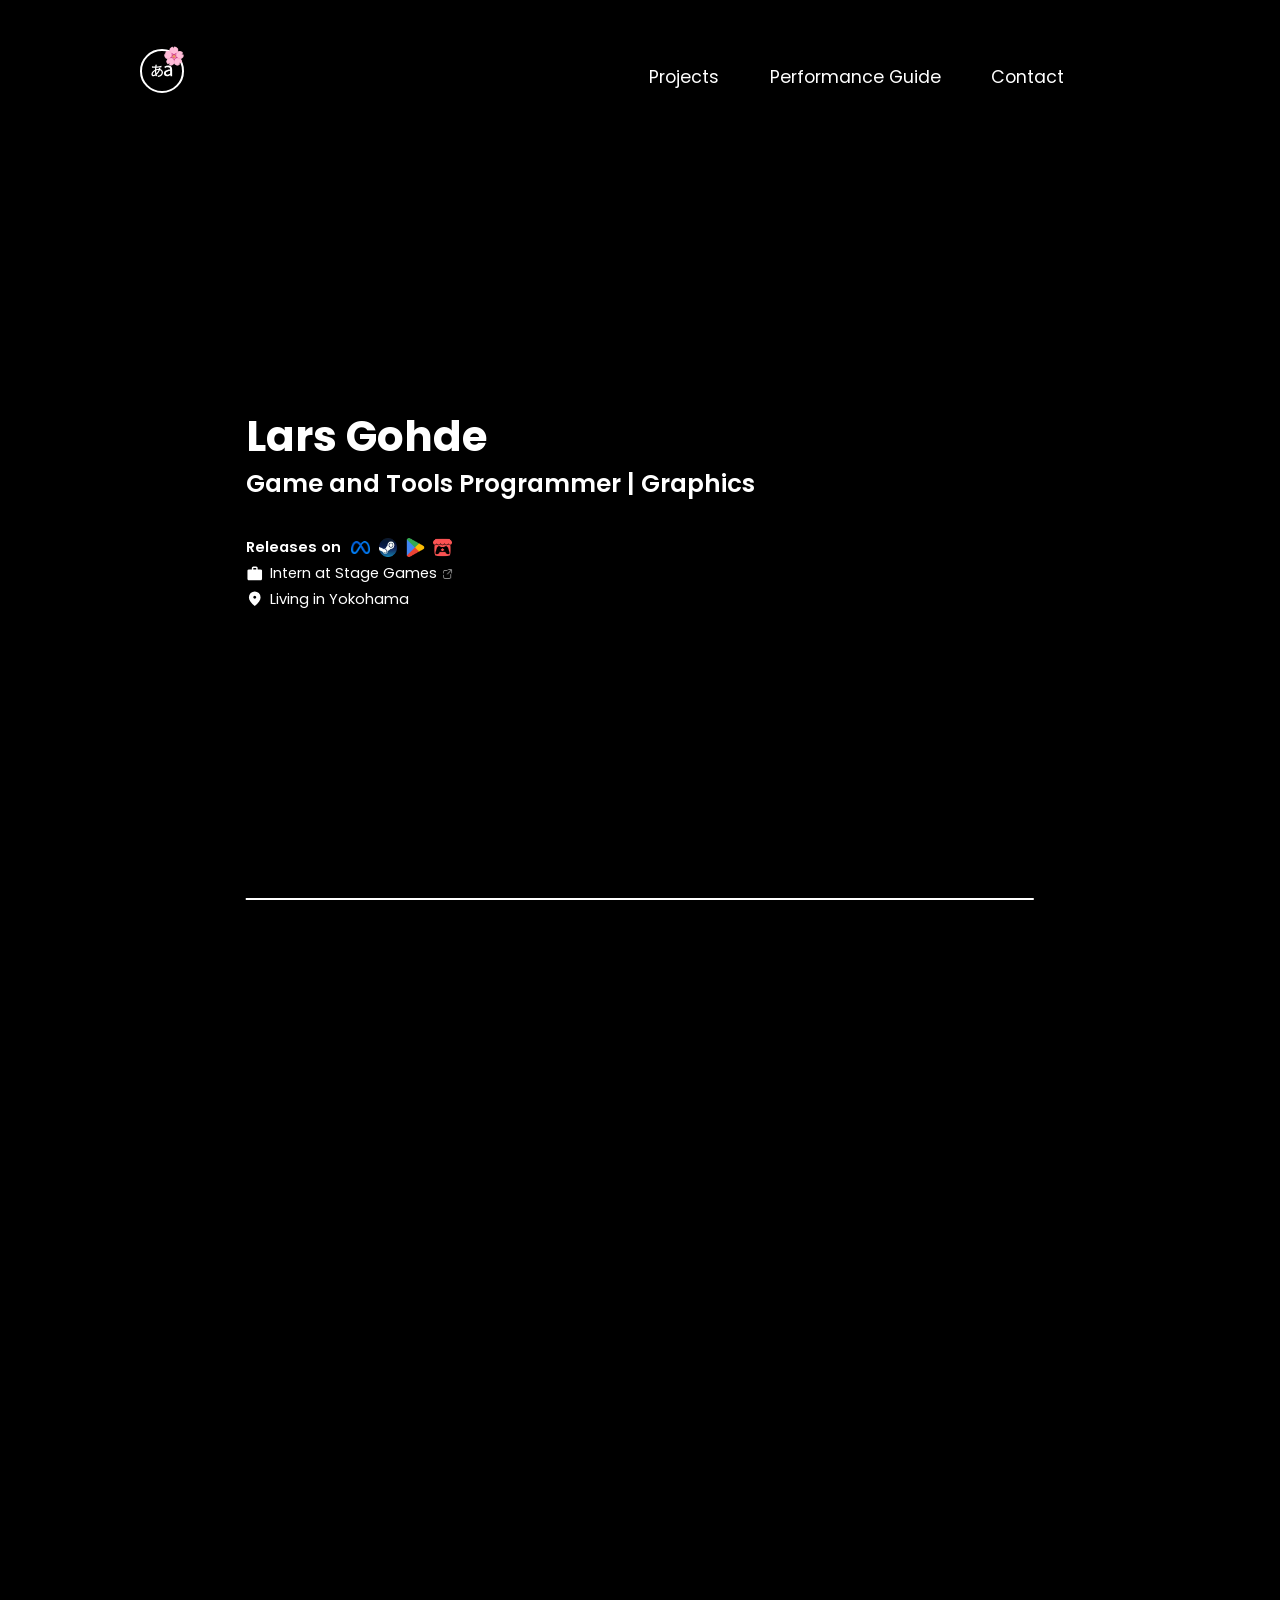
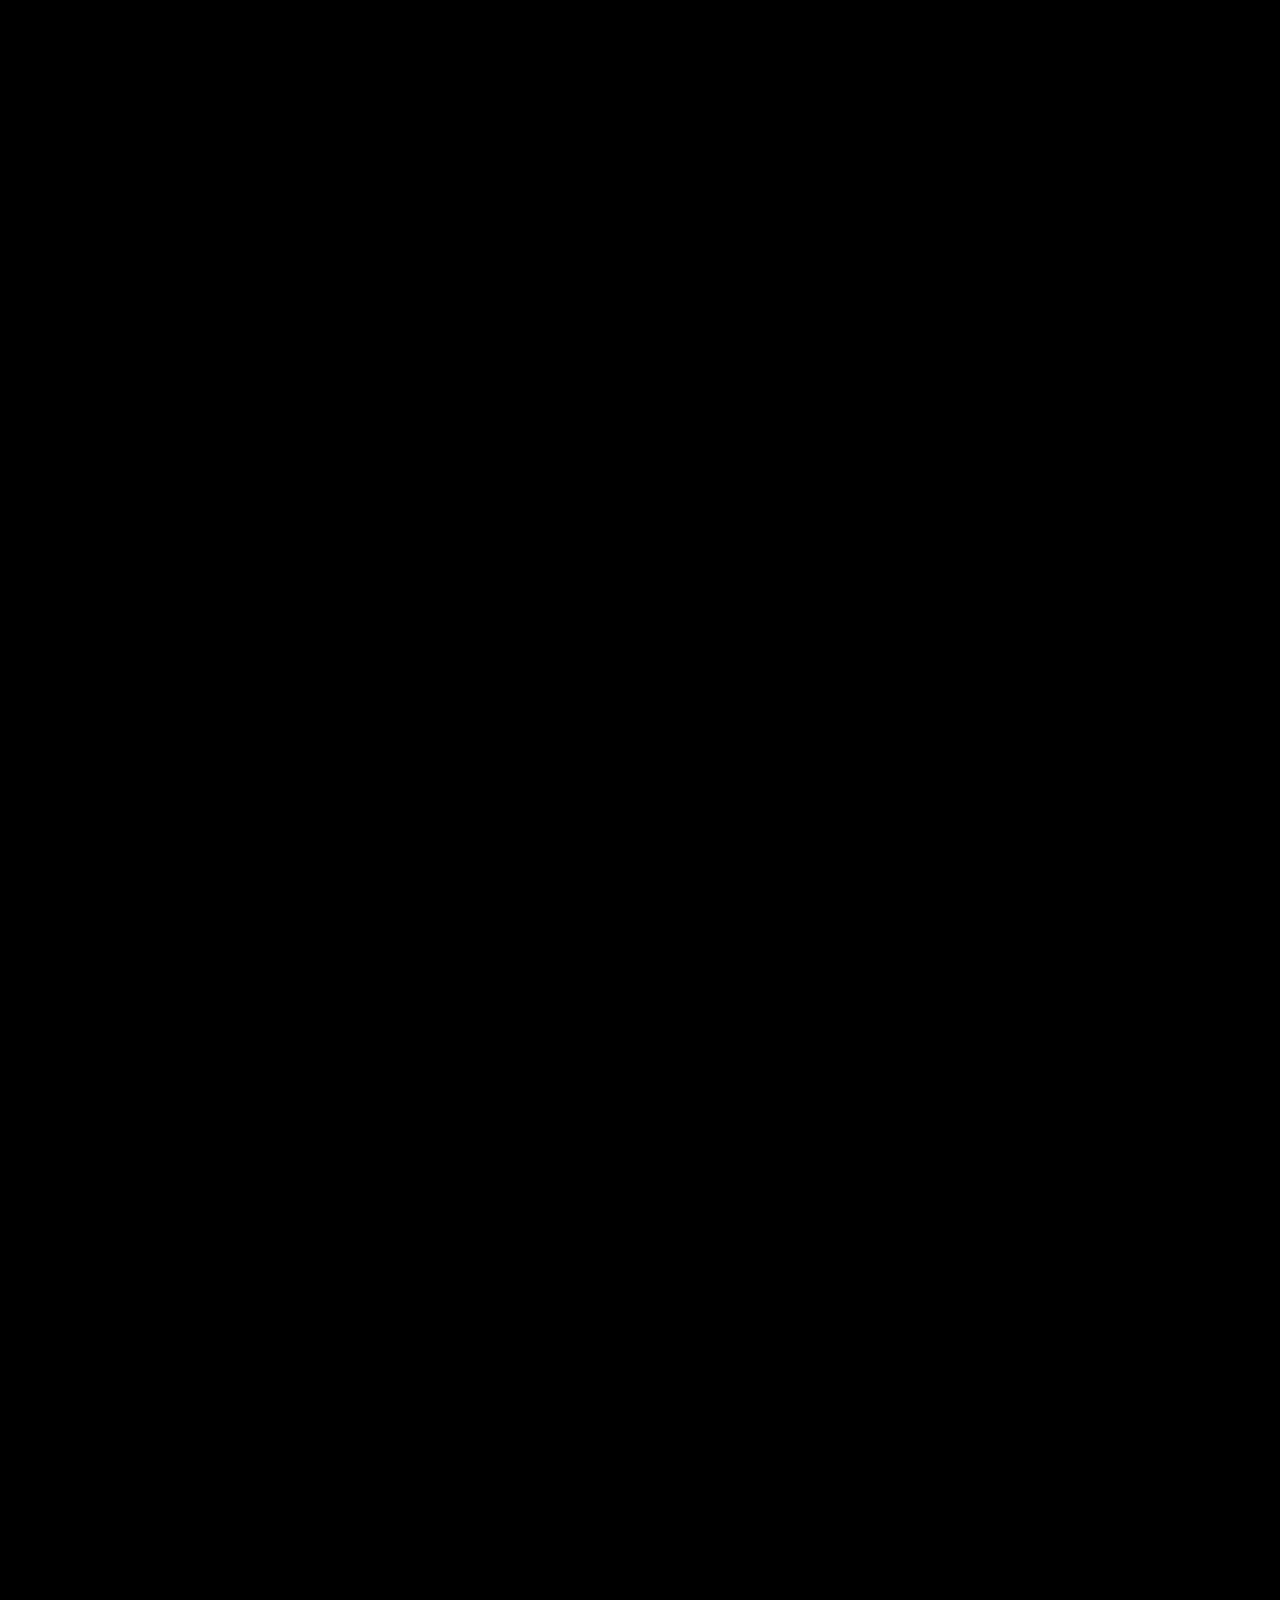
==== commit 89679723: "Readability" ====
--- a/index.html
+++ b/index.html
@@ -5,12 +5,9 @@
   <meta charset="UTF-8" />
   <meta name="viewport" content="width=device-width, initial-scale=1.0" />
   <title>Lars Gohde | Digital Portfolio</title>
-  <meta name="description" content="Game and Shader Programmer | Driven by seeing players smile" />
+  <meta name="description" content="Game and Tools Programmer | Graphics | Driven by seeing players smile" />
   <meta property="og:image" content="https://lars-goh.de/assets/android-chrome-512x512.png" />
   <meta property="og:title" content="Lars Gohde | Digital Portfolio" />
-  <link rel="preload" href="./assets/fonts/poppins-v24-latin-regular.woff2" as="font" type="font/woff2" crossorigin />
-  <link rel="preload" href="./assets/fonts/poppins-v24-latin-600.woff2" as="font" type="font/woff2" crossorigin />
-  <link rel="preload" href="./assets/fonts/poppins-v24-latin-700.woff2" as="font" type="font/woff2" crossorigin />
   <link rel="stylesheet" href="style.css" />
   <link rel="icon" type="image/png" href="https://lars-goh.de/assets/favicon-96x96.png" sizes="96x96" />
   <link rel="icon" type="image/svg+xml" href="https://lars-goh.de/assets/favicon.svg" />
@@ -65,9 +62,42 @@
 
   <main>
     <section id="profile">
-      <div class="section__text">
-        <h1 id="Name" class="title">Lars Gohde</h1>
-        <p id="Developer" class="section__text__p2">Game and Shader Programmer</p>
+      <div class="profile-layout">
+        <div class="profile-left">
+          <h1 id="Name" class="title profile-name">Lars Gohde</h1>
+          <p id="Developer" class="section__text__p2 profile-role">Game and Tools Programmer | Graphics</p>
+        </div>
+        <div class="profile-right">
+          <div class="profile-platforms">
+            <span id="ReleasesOn" data-i18n="profile.releasesOn" class="profile-platforms-label">Releases on</span>
+            <div class="profile-platform-icons">
+              <img src="./assets/meta.webp" alt="Meta" class="platform-icon" />
+              <img src="./assets/steam.webp" alt="Steam" class="platform-icon" />
+              <img src="./assets/playstore.png" alt="Google Play" class="platform-icon" />
+              <img src="./assets/itch_red.webp" alt="Itch.io" class="platform-icon" />
+            </div>
+          </div>
+          <div class="profile-info-box">
+            <p class="profile-info-item">
+              <svg aria-hidden="true" class="profile-meta-icon" xmlns="http://www.w3.org/2000/svg" viewBox="0 -960 960 960"
+                fill="currentColor">
+                <path
+                  d="M160-120q-33 0-56.5-23.5T80-200v-440q0-33 23.5-56.5T160-720h160v-80q0-33 23.5-56.5T400-880h160q33 0 56.5 23.5T640-800v80h160q33 0 56.5 23.5T880-640v440q0 33-23.5 56.5T800-120H160Zm240-600h160v-80H400v80Z" />
+              </svg>
+              <span id="ProfileIntern">Intern at <a href="https://stage-games.com/" target="_blank"
+                  rel="noopener noreferrer" class="profile-link">Stage Games<img src="./assets/hyperlink_icon.webp"
+                    alt="" class="link-icon" loading="lazy" /></a></span>
+            </p>
+            <p class="profile-info-item">
+              <svg aria-hidden="true" class="profile-meta-icon" xmlns="http://www.w3.org/2000/svg" viewBox="0 -960 960 960"
+                fill="currentColor">
+                <path
+                  d="M480-480q33 0 56.5-23.5T560-560q0-33-23.5-56.5T480-640q-33 0-56.5 23.5T400-560q0 33 23.5 56.5T480-480Zm0 400Q319-217 239.5-334.5T160-552q0-150 96.5-239T480-880q127 0 223.5 89T800-552q0 100-79.5 217.5T480-80Z" />
+              </svg>
+              <span id="ProfileLocation">Living in Yokohama</span>
+            </p>
+          </div>
+        </div>
       </div>
     </section>
 
@@ -93,26 +123,32 @@
                       Your browser does not support videos.
                     </video>
                   </div>
-                  <div class="project-title-container">
-                    <h3 class="project-heading">
-                      <span>FLOAT</span>
-                    </h3>
-                    <p id="floattitle" class="experience-sub-title project-title">
-                      <span class="project-subtitle-text">
-                        Award-winning MR for prosthesis research
-                      </span>
+                  <div class="card-front-content">
+                    <div class="project-title-container">
+                      <h3 class="project-heading">
+                        <span>FLOAT</span>
+                      </h3>
+                      <p id="floattitle" class="experience-sub-title project-title">
+                        <span class="project-subtitle-text">
+                          Award-winning MR for prosthesis research
+                        </span>
+                      </p>
+                    </div>
+                    <p id="floatFrontDesc" class="card-front-desc">
+                      A Mixed Reality serious game that gamifies medical data collection. Using hand gestures, players
+                      help the little Pookis while recording muscle movement for AI-trained prosthetics.
                     </p>
-                  </div>
-                  <div class="btn-container">
-                    <a href="https://www.meta.com/de-de/experiences/float-a-mixed-reality-experience/24099813506309823/"
-                      target="_blank" rel="noopener noreferrer" class="btn btn-color-2 project-btn">
-                      <img src="./assets/meta.webp" alt="" class="btn-icon" loading="lazy" />
-                      Meta
-                    </a>
-                    <button id="floatDetailsBtn" type="button" data-i18n="btn.details"
-                      class="btn btn-color-2 project-btn details-btn" aria-label="Details for FLOAT">
-                      Details
-                    </button>
+                    <div class="btn-container">
+                      <a href="https://www.meta.com/de-de/experiences/float-a-mixed-reality-experience/24099813506309823/"
+                        target="_blank" rel="noopener noreferrer" class="btn btn-color-2 project-btn">
+                        <img src="./assets/meta.webp" alt="" class="btn-icon" loading="lazy" />
+                        Meta
+                      </a>
+                      <button id="floatDetailsBtn" type="button" data-i18n="btn.details"
+                        class="btn btn-color-2 project-btn details-btn" aria-label="Details for FLOAT">
+                        Details
+                      </button>
+                    </div>
                   </div>
                   <div class="pooki-head-container" aria-hidden="true">
                     <div class="pooki-head">
@@ -338,36 +374,42 @@
                       Your browser does not support videos.
                     </video>
                   </div>
-                  <div class="project-title-container">
-                    <h3 class="project-heading">
-                      <span>MERCURY</span>
-                    </h3>
-                    <p id="mercurytitle" class="experience-sub-title project-title">
-                      <span class="project-subtitle-text">
-                        World's first fast-paced hand-tracking brawler
-                      </span>
+                  <div class="card-front-content">
+                    <div class="project-title-container">
+                      <h3 class="project-heading">
+                        <span>MERCURY</span>
+                      </h3>
+                      <p id="mercurytitle" class="experience-sub-title project-title">
+                        <span class="project-subtitle-text">
+                          World's first fast-paced hand-tracking brawler
+                        </span>
+                      </p>
+                    </div>
+                    <p id="mercuryFrontDesc" class="card-front-desc">
+                      The first controller-free VR mecha brawler. Players use physical movements to climb through a city
+                      and engage in fast-paced arena combat using only hand tracking.
                     </p>
-                  </div>
-                  <div class="btn-container">
-                    <div class="mercury-punch-group">
-                      <a id="mercury-itch-btn"
-                        href="https://www.meta.com/de-de/experiences/mercury-tech-showcase/26112223728394256/"
-                        target="_blank" rel="noopener noreferrer" class="btn btn-color-2 project-btn">
-                        <img src="./assets/meta.webp" alt="" class="btn-icon" loading="lazy" />
-                        Meta
-                      </a>
-                      <div class="mercury-animation-wrapper" aria-hidden="true">
-                        <div class="mecha-fist">
-                          <div class="knuckles"></div>
-                          <div class="thumb"></div>
-                        </div>
-                        <div class="impact-spark"></div>
-                      </div>
-                    </div>
-                    <button id="mercuryDetailsBtn" type="button" data-i18n="btn.details"
-                      class="btn btn-color-2 project-btn details-btn" aria-label="Details for MERCURY">
-                      Details
-                    </button>
+                    <div class="btn-container">
+                      <div class="mercury-punch-group">
+                        <a id="mercury-itch-btn"
+                          href="https://www.meta.com/de-de/experiences/mercury-tech-showcase/26112223728394256/"
+                          target="_blank" rel="noopener noreferrer" class="btn btn-color-2 project-btn">
+                          <img src="./assets/meta.webp" alt="" class="btn-icon" loading="lazy" />
+                          Meta
+                        </a>
+                        <div class="mercury-animation-wrapper" aria-hidden="true">
+                          <div class="mecha-fist">
+                            <div class="knuckles"></div>
+                            <div class="thumb"></div>
+                          </div>
+                          <div class="impact-spark"></div>
+                        </div>
+                      </div>
+                      <button id="mercuryDetailsBtn" type="button" data-i18n="btn.details"
+                        class="btn btn-color-2 project-btn details-btn" aria-label="Details for MERCURY">
+                        Details
+                      </button>
+                    </div>
                   </div>
                 </div>
 
@@ -535,31 +577,38 @@
                     </video>
                   </div>
 
-                  <div class="project-title-container">
-                    <h3 class="project-heading">
-                      <span>God of a Cult</span>
-                    </h3>
-                    <p id="godofaculttitle" class="experience-sub-title project-title">
-                      <span class="project-subtitle-text">
-                        Expandable comedic point-and-click
-                      </span>
+                  <div class="card-front-content">
+                    <div class="project-title-container">
+                      <h3 class="project-heading">
+                        <span>God of a Cult</span>
+                      </h3>
+                      <p id="godofaculttitle" class="experience-sub-title project-title">
+                        <span class="project-subtitle-text">
+                          Expandable comedic point-and-click
+                        </span>
+                      </p>
+                    </div>
+
+                    <p id="cultFrontDesc" class="card-front-desc">
+                      A comedic point-and-click adventure where players solve puzzles to become the next incarnation of
+                      the God of Time and find their missing sister. Fully voiced with a scalable save system.
                     </p>
-                  </div>
-
-                  <div class="btn-container">
-                    <a href="https://gohde-games.itch.io/god-of-a-cult" target="_blank" rel="noopener noreferrer"
-                      class="btn btn-color-2 project-btn">
-                      <img src="./assets/itch_red.webp" alt="" class="btn-icon" loading="lazy" />
-                      Itch.io
-                    </a>
-                    <div class="cult-wrapper">
-                      <div class="cultist-fan c1" aria-hidden="true"></div>
-                      <div class="cultist-fan c2" aria-hidden="true"></div>
-                      <div class="cultist-fan c3" aria-hidden="true"></div>
-                      <button id="cultDetailsBtn" type="button" data-i18n="btn.details"
-                        class="btn btn-color-2 project-btn details-btn" aria-label="Details for God of a Cult">
-                        Details
-                      </button>
+
+                    <div class="btn-container">
+                      <a href="https://gohde-games.itch.io/god-of-a-cult" target="_blank" rel="noopener noreferrer"
+                        class="btn btn-color-2 project-btn">
+                        <img src="./assets/itch_red.webp" alt="" class="btn-icon" loading="lazy" />
+                        Itch.io
+                      </a>
+                      <div class="cult-wrapper">
+                        <div class="cultist-fan c1" aria-hidden="true"></div>
+                        <div class="cultist-fan c2" aria-hidden="true"></div>
+                        <div class="cultist-fan c3" aria-hidden="true"></div>
+                        <button id="cultDetailsBtn" type="button" data-i18n="btn.details"
+                          class="btn btn-color-2 project-btn details-btn" aria-label="Details for God of a Cult">
+                          Details
+                        </button>
+                      </div>
                     </div>
                   </div>
                 </div>
@@ -710,78 +759,58 @@
       <div class="experience-details-container">
         <div class="about-insights-containers">
           <div class="insights container">
-            <h3 id="cpuTitle">Profiling &amp; CPU</h3>
-            <ul id="cpuList" class="insights-list">
-              <li><strong>Profiling:</strong> Bottleneck-analysis using <em>stat unit</em>,
-                <em>stat scenerendering</em>, Unreal Insights
-              </li>
-              <li><strong>Threads:</strong> Distinguishing Game Thread, Render Thread, and GPU time</li>
-              <li><strong>Ticks:</strong> Conditional ticking and reduced update rates</li>
-              <li><strong>Logic:</strong> Simplified logic flow; high-frequency operations moved to C++</li>
-              <li><strong>Pooling:</strong> Reuse of frequently spawned objects</li>
-            </ul>
-          </div>
-
-          <div class="insights container">
-            <h3 id="gpuTitle">GPU &amp; Rendering</h3>
-            <ul id="gpuList" class="insights-list">
-              <li><strong>Draw Calls:</strong> Instancing (ISM/HISM) and Hierarchical LODs (HLOD)</li>
-              <li><strong>Materials:</strong> Minimal slots, master-material workflow, reduced shader cost</li>
-              <li><strong>Lighting:</strong> Controlled dynamic lights, shadow settings, attenuation</li>
-              <li><strong>VFX:</strong> GPU simulations with fixed bounds and pooled effects</li>
-              <li><strong>VR:</strong> Instanced Stereo, Multi-View, efficient forward rendering</li>
-            </ul>
-          </div>
-
-          <div class="insights container">
-            <h3 id="memTitle">Workflow &amp; Memory</h3>
-            <ul id="memList" class="insights-list">
-              <li><strong>References:</strong> Use of soft references and async loading</li>
-              <li><strong>Build Size:</strong> Removal of unused plugins; selective map inclusion</li>
-              <li><strong>Planning:</strong> Early performance planning in game design</li>
-              <li><strong>Maintenance:</strong> Continuous profiling and documenting global changes</li>
-            </ul>
-          </div>
-        </div>
-
-        <div class="btn-container pdf-guide-container">
-          <div class="car-btn-wrapper">
-            <a id="pdfBtn" href="./assets/Gohde_Lars_Performance_Guide.pdf" target="_blank" rel="noopener noreferrer"
-              class="btn btn-color-2 pdf-btn">
-              View Full PDF Guide (Only English)
-            </a>
-
-            <svg class="car-on-btn" aria-hidden="true" width="125" height="31" viewBox="0 0 140 40"
-              xmlns="http://www.w3.org/2000/svg">
-              <g transform="translate(30 1)" stroke="currentColor" fill="none" fill-rule="evenodd"
-                stroke-linecap="round" stroke-linejoin="round">
-                <g class="car__body">
-                  <path d="M32,10 C48,8 60,8 70,12 L90,20 C98,23 100,28 100,32 L25,32 L25,22 Q25,10 32,10"
-                    stroke-width="3" />
-                </g>
-                <g transform="translate(40, 30)">
-                  <g class="car__wheel-spin">
-                    <circle cx="0" cy="0" r="6.5" fill="var(--base-color)" stroke-width="1.5" />
-                    <line x1="0" y1="-6.5" x2="0" y2="6.5" stroke-width="1.5" />
-                    <line x1="-6.5" y1="0" x2="6.5" y2="0" stroke-width="1.5" />
-                    <circle cx="0" cy="0" r="1.5" fill="currentColor" stroke="none" />
+            <div class="insights-text-content">
+              <p id="insightsDesc1" class="insights-paragraph">
+                During my Unreal Engine projects, I became increasingly interested in understanding how different
+                systems affect performance, especially on hardware-constrained platforms such as VR/MR.
+              </p>
+              <p id="insightsDesc2" class="insights-paragraph">
+                I created this guide to collect, structure, and deepen my knowledge of profiling, rendering, gameplay
+                optimization, and memory management. It serves as a personal reference and documents my ongoing learning
+                process.
+              </p>
+            </div>
+
+            <div class="btn-container pdf-guide-container">
+              <div class="car-btn-wrapper">
+                <a id="pdfBtn" href="./assets/Gohde_Lars_Performance_Guide.pdf" target="_blank"
+                  rel="noopener noreferrer" class="btn btn-color-2 pdf-btn">
+                  View Full PDF Guide (Only English)
+                </a>
+
+                <svg class="car-on-btn" aria-hidden="true" width="125" height="31" viewBox="0 0 140 40"
+                  xmlns="http://www.w3.org/2000/svg">
+                  <g transform="translate(30 1)" stroke="currentColor" fill="none" fill-rule="evenodd"
+                    stroke-linecap="round" stroke-linejoin="round">
+                    <g class="car__body">
+                      <path d="M32,10 C48,8 60,8 70,12 L90,20 C98,23 100,28 100,32 L25,32 L25,22 Q25,10 32,10"
+                        stroke-width="3" />
+                    </g>
+                    <g transform="translate(40, 30)">
+                      <g class="car__wheel-spin">
+                        <circle cx="0" cy="0" r="6.5" fill="var(--base-color)" stroke-width="1.5" />
+                        <line x1="0" y1="-6.5" x2="0" y2="6.5" stroke-width="1.5" />
+                        <line x1="-6.5" y1="0" x2="6.5" y2="0" stroke-width="1.5" />
+                        <circle cx="0" cy="0" r="1.5" fill="currentColor" stroke="none" />
+                      </g>
+                    </g>
+                    <g transform="translate(85, 30)">
+                      <g class="car__wheel-spin">
+                        <circle cx="0" cy="0" r="6.5" fill="var(--base-color)" stroke-width="1.5" />
+                        <line x1="0" y1="-6.5" x2="0" y2="6.5" stroke-width="1.5" />
+                        <line x1="-6.5" y1="0" x2="6.5" y2="0" stroke-width="1.5" />
+                        <circle cx="0" cy="0" r="1.5" fill="currentColor" stroke="none" />
+                      </g>
+                    </g>
+                    <line class="strike strike1" x1="-16" y1="12" x2="0" y2="12" stroke-width="1.5" />
+                    <line class="strike strike2" x1="-8" y1="16" x2="0" y2="16" stroke-width="1" />
+                    <line class="strike strike3" x1="-22" y1="20" x2="0" y2="20" stroke-width="2" />
+                    <line class="strike strike4" x1="-12" y1="24" x2="0" y2="24" stroke-width="1.2" />
+                    <line class="strike strike5" x1="-18" y1="28" x2="0" y2="28" stroke-width="1.5" />
                   </g>
-                </g>
-                <g transform="translate(85, 30)">
-                  <g class="car__wheel-spin">
-                    <circle cx="0" cy="0" r="6.5" fill="var(--base-color)" stroke-width="1.5" />
-                    <line x1="0" y1="-6.5" x2="0" y2="6.5" stroke-width="1.5" />
-                    <line x1="-6.5" y1="0" x2="6.5" y2="0" stroke-width="1.5" />
-                    <circle cx="0" cy="0" r="1.5" fill="currentColor" stroke="none" />
-                  </g>
-                </g>
-                <line class="strike strike1" x1="-16" y1="12" x2="0" y2="12" stroke-width="1.5" />
-                <line class="strike strike2" x1="-8" y1="16" x2="0" y2="16" stroke-width="1" />
-                <line class="strike strike3" x1="-22" y1="20" x2="0" y2="20" stroke-width="2" />
-                <line class="strike strike4" x1="-12" y1="24" x2="0" y2="24" stroke-width="1.2" />
-                <line class="strike strike5" x1="-18" y1="28" x2="0" y2="28" stroke-width="1.5" />
-              </g>
-            </svg>
+                </svg>
+              </div>
+            </div>
           </div>
         </div>
       </div>
--- a/style.css
+++ b/style.css
@@ -400,7 +400,8 @@
   text-align: center;
 }
 
-.section__text p,
+.section__text__p1,
+.section__text__p2,
 .btn {
   font-weight: 600;
 }
@@ -416,16 +417,101 @@
 
 .section__text__p2 {
   font-size: clamp(1.1rem, 2vw, 1.75rem);
-  margin-bottom: 1rem;
+  margin-bottom: 0.5rem;
+}
+
+.profile-layout {
+  display: flex;
+  flex-wrap: wrap;
+  justify-content: space-between;
+  align-items: flex-end;
+  gap: 2.5rem;
+  width: 70%;
+  margin: 2rem auto 0;
+  padding: 0;
+}
+
+.profile-left {
+  display: flex;
+  flex-direction: column;
+  align-items: flex-start;
+  text-align: left;
+}
+
+#Name.profile-name {
+  margin-top: 0;
+  line-height: 1.05;
+  text-align: left;
+}
+
+.profile-role {
+  margin-top: 0.35rem;
+  margin-bottom: 0;
+  text-align: left;
+}
+
+.profile-right {
+  display: flex;
+  flex-direction: column;
+  align-items: flex-start;
+  gap: 0.35rem;
+}
+
+.profile-platforms {
+  display: flex;
+  align-items: center;
+  justify-content: flex-start;
+  gap: 0.75rem;
+  font-weight: 600;
+  font-size: 1.05rem;
+}
+
+.profile-platform-icons {
+  display: inline-flex;
+  align-items: center;
+  gap: 0.6rem;
+}
+
+.platform-icon {
+  width: 1.35rem;
+  height: 1.35rem;
+  object-fit: contain;
+  display: block;
+}
+
+.profile-info-box {
+  display: flex;
+  flex-direction: column;
+  align-items: flex-start;
+  gap: 0.35rem;
+  text-align: left;
+  font-size: 1.05rem;
+}
+
+.profile-info-item {
+  display: flex;
+  align-items: center;
+  gap: 0.5rem;
+  margin: 0;
+}
+
+.profile-meta-icon {
+  width: 1.25rem;
+  height: 1.25rem;
+  flex-shrink: 0;
+  display: block;
+}
+
+.profile-link:hover {
+  text-decoration: underline;
+  text-decoration-color: var(--accent-color);
+  text-underline-offset: 0.1875rem;
+  text-decoration-thickness: 0.0625rem;
 }
 
 .title {
   font-size: clamp(2rem, 4vw, 3rem);
   text-align: center;
-}
-
-#Name.title {
-  margin-top: 2rem;
 }
 
 /* Buttons */
@@ -512,12 +598,11 @@
 
 .about-containers {
   display: flex;
-  flex-wrap: wrap;
-  gap: 1rem;
-  justify-content: center;
-  flex-direction: row;
-  align-items: stretch;
-  width: 100%;
+  flex-direction: column;
+  align-items: center;
+  gap: 2.5rem;
+  width: 70%;
+  margin: 2rem auto 0;
 }
 
 .details-container {
@@ -529,11 +614,13 @@
 }
 
 .details-container.color-container {
-  flex: 1 1 18.75rem;
-  max-width: clamp(20rem, 50vw, 60rem);
+  flex: 0 0 auto;
   width: 100%;
+  max-width: none;
   height: auto;
-  margin: 1.25rem;
+  min-height: 0;
+  margin: 0;
+  padding: 0;
   display: flex;
   flex-direction: column;
   overflow: hidden;
@@ -581,7 +668,27 @@
   flex: 1;
   display: flex;
   flex-direction: column;
-  padding: 1rem;
+  align-items: center;
+  gap: 1.25rem;
+  padding: 1.5rem 1.25rem 3.25rem;
+}
+
+.card-front-content {
+  display: flex;
+  flex-direction: column;
+  align-items: center;
+  justify-content: center;
+  text-align: center;
+  gap: 0.5rem;
+  width: 100%;
+}
+
+.card-front-desc {
+  font-size: 0.98rem;
+  line-height: 1.6;
+  margin: 0.25rem auto 0.5rem;
+  max-width: 42ch;
+  text-align: center;
 }
 
 .flip-card-back,
@@ -600,7 +707,7 @@
   height: auto;
   overflow: hidden;
   flex-shrink: 0;
-  margin-bottom: 1rem;
+  margin-bottom: 0;
   display: flex;
   justify-content: space-around;
 }
@@ -620,18 +727,12 @@
 
 .project-title-container {
   height: auto;
-  min-height: 3.75rem;
+  min-height: 0;
   display: flex;
   flex-direction: column;
   align-items: center;
   justify-content: center;
   padding-bottom: 0;
-}
-
-.cult-card .project-title-container {
-  justify-content: flex-start;
-  padding-top: 1rem;
-  margin-bottom: clamp(0rem, 4vw, 3rem);
 }
 
 .project-heading {
@@ -772,8 +873,9 @@
   min-height: 0;
   background: var(--base-color);
   overflow-y: auto;
-  padding: 0 0 6rem 0;
+  padding: 7.5rem 1.5rem 6rem;
   margin: 0;
+  box-sizing: border-box;
   scrollbar-width: none;
   -ms-overflow-style: none;
 }
@@ -802,7 +904,7 @@
 }
 
 .back-content-col--spaced {
-  margin-top: 6rem;
+  margin-top: 0;
 }
 
 .awards-banner-wrapper,
@@ -810,6 +912,10 @@
   width: 100%;
   display: flex;
   justify-content: center;
+}
+
+.awards-banner-wrapper {
+  margin-bottom: 2rem;
 }
 
 .awards-banner {
@@ -824,6 +930,7 @@
   border-bottom: 0.125rem solid var(--text-color);
   padding: 0 0 0.7rem;
   display: flex;
+  align-items: flex-start;
   gap: 2rem;
   width: 100%;
   max-width: 43.75rem;
@@ -840,11 +947,6 @@
 
 .float-back-info-col ul {
   margin-left: 1rem;
-}
-
-#P1,
-.flip-card-back :is(h1, h3):first-of-type {
-  margin-top: 4rem;
 }
 
 .flip-card-back :is(h1, h3) {
@@ -865,10 +967,6 @@
   max-width: 700px;
 }
 
-.float-problem-section--spaced {
-  margin-bottom: 3rem;
-}
-
 .float-problem-section :is(h1, h3),
 .float-problem-section p {
   margin: 0;
@@ -881,10 +979,6 @@
   word-break: normal;
   overflow-wrap: break-word;
   text-align: left;
-}
-
-.description-text {
-  padding-bottom: 5rem !important;
 }
 
 .sub-heading,
@@ -1068,46 +1162,57 @@
 
 .about-insights-containers {
   display: flex;
-  flex-wrap: wrap;
-  gap: 2rem;
-  justify-content: center;
+  flex-direction: column;
+  align-items: center;
+  justify-content: center;
+  width: 70%;
+  margin: 2rem auto 0;
+}
+
+.insights.container {
+  flex: 0 0 auto;
   width: 100%;
-}
-
-.insights.container {
-  flex: 1 1 18.75rem;
-  max-width: 31.25rem;
-  min-width: 300px;
-  margin: 1rem;
-  padding: 2rem;
+  max-width: none;
+  min-width: 0;
+  margin: 0;
+  padding: 2.25rem 2.5rem;
   height: auto;
   display: flex;
-  flex-direction: column;
-  overflow: hidden;
+  flex-direction: row;
+  align-items: center;
+  justify-content: space-between;
+  gap: 3rem;
+  overflow: visible;
   text-align: left;
   background: var(--base-color);
   border-radius: 2rem;
-  border: 0.1rem solid var(--text-color);
-}
-
-.insights.container h3 {
-  text-align: center;
-  margin-bottom: 1rem;
-}
-
-.insights-list {
-  padding-left: 1.5rem;
-  line-height: 1.6;
-}
-
-.insights-list li {
-  margin-bottom: 0.5rem;
+  border: 2px solid var(--text-color);
+  box-sizing: border-box;
+}
+
+.insights-text-content {
+  flex: 1 1 0;
+  min-width: 0;
+  display: flex;
+  flex-direction: column;
+  gap: 1rem;
+  margin: 0;
+  text-align: left;
+}
+
+.insights-paragraph {
+  line-height: 1.65;
+  margin: 0;
+  text-align: left;
 }
 
 .pdf-guide-container {
-  margin-top: 3rem;
-  display: flex;
-  justify-content: center;
+  flex: 0 0 auto;
+  margin-top: 0;
+  padding: 0;
+  display: flex;
+  justify-content: center;
+  align-items: center;
 }
 
 .car-btn-wrapper {
@@ -1170,7 +1275,7 @@
 /* Pooki Head Widget */
 .pooki-head-container {
   position: absolute;
-  bottom: -3px;
+  bottom: 0.3rem;
   right: 1.5rem;
   width: 70px;
   height: 60px;
@@ -2028,10 +2133,10 @@
 /* Responsive Breakpoints */
 @media (min-width: 43.75rem) {
   .details-container.color-container {
-    flex: 1 1 35rem;
-    max-width: min(50rem, calc(50% - 0.5rem));
+    width: 100%;
+    max-width: none;
     height: auto;
-    min-height: 40rem;
+    min-height: 0;
     max-height: none;
     overflow: visible;
   }
@@ -2052,47 +2157,46 @@
     overflow: visible;
   }
 
-  .flip-card-front > .project-title-container,
-  .flip-card-front > .btn-container {
-    flex: 0 0 auto;
-  }
-
-  .cult-card .flip-card-front > .btn-container {
-    min-height: 3.75rem;
-  }
-}
-
-@media screen and (min-width: 43.8125rem) and (max-width: 87.5rem) {
-  .flip-card-front {
-    display: flex;
-    flex-direction: column;
-    justify-content: flex-start;
-  }
-
-  .flip-card-front .article-container {
-    width: 100%;
-    aspect-ratio: 16 / 9;
-    flex: 0 0 50%;
-    height: 50%;
-    max-height: 50%;
-    min-height: 0;
-    overflow: hidden;
-  }
-
   .flip-card-front .article-container iframe,
   .flip-card-front .article-container video {
     object-fit: cover;
   }
 
-  .flip-card-front .btn-container,
-  .flip-card-front .project-title-container {
-    flex: 1 1 auto;
-    min-height: 0;
-  }
-
   .flip-card-front .btn-container {
     z-index: 4;
-    padding-bottom: 1rem;
+    padding-bottom: 0;
+  }
+
+  .cult-card .flip-card-front .btn-container {
+    min-height: 3.75rem;
+  }
+}
+
+@media (min-width: 56.25rem) {
+  .flip-card:not(.flipped) .flip-card-front {
+    display: flex;
+    flex-direction: row;
+    align-items: center;
+    justify-content: space-between;
+    gap: 2.5rem;
+    padding: 2rem 2.25rem;
+  }
+
+  .details-container.color-container:nth-child(even) .flip-card:not(.flipped) .flip-card-front {
+    flex-direction: row-reverse;
+  }
+
+  .flip-card-front .article-container {
+    flex: 0 0 48%;
+    width: 48%;
+    max-width: 48%;
+    aspect-ratio: 16 / 9;
+    margin-bottom: 0;
+  }
+
+  .card-front-content {
+    flex: 1 1 0;
+    min-width: 0;
   }
 }
 
@@ -2173,10 +2277,27 @@
 }
 
 @media screen and (max-width: 900px) {
+  .profile-layout,
+  .about-containers,
+  .about-insights-containers {
+    width: 100%;
+  }
+
+  .insights.container {
+    flex-direction: column;
+    align-items: flex-start;
+    gap: 2rem;
+    padding: 1.75rem 1.25rem;
+  }
+
+  .pdf-guide-container {
+    align-self: center;
+  }
+
   .details-container.color-container {
     flex: 1 1 100%;
     max-width: 100%;
-    min-height: 25rem;
+    min-height: 0;
   }
 
   .flip-card-front {
@@ -2204,6 +2325,21 @@
     gap: 1rem;
     padding-bottom: 3rem;
     margin-bottom: 2rem;
+  }
+
+  .profile-layout {
+    width: 100%;
+    flex-direction: column;
+    align-items: flex-start;
+    gap: 1.5rem;
+  }
+
+  .profile-right {
+    width: 100%;
+  }
+
+  .profile-platforms {
+    justify-content: flex-start;
   }
 
   .section__text {
@@ -2311,7 +2447,7 @@
   .flip-card-inner,
   .flip-card-front,
   .flip-card-back {
-    position: static;
+    position: relative;
     height: auto;
     min-height: 0;
   }
@@ -2363,7 +2499,7 @@
     pointer-events: auto;
     height: 100%;
     width: 100%;
-    padding: 1.2rem 1rem 6rem;
+    padding: 6.5rem 1rem 6rem;
     background-color: var(--base-color);
     box-sizing: border-box;
   }
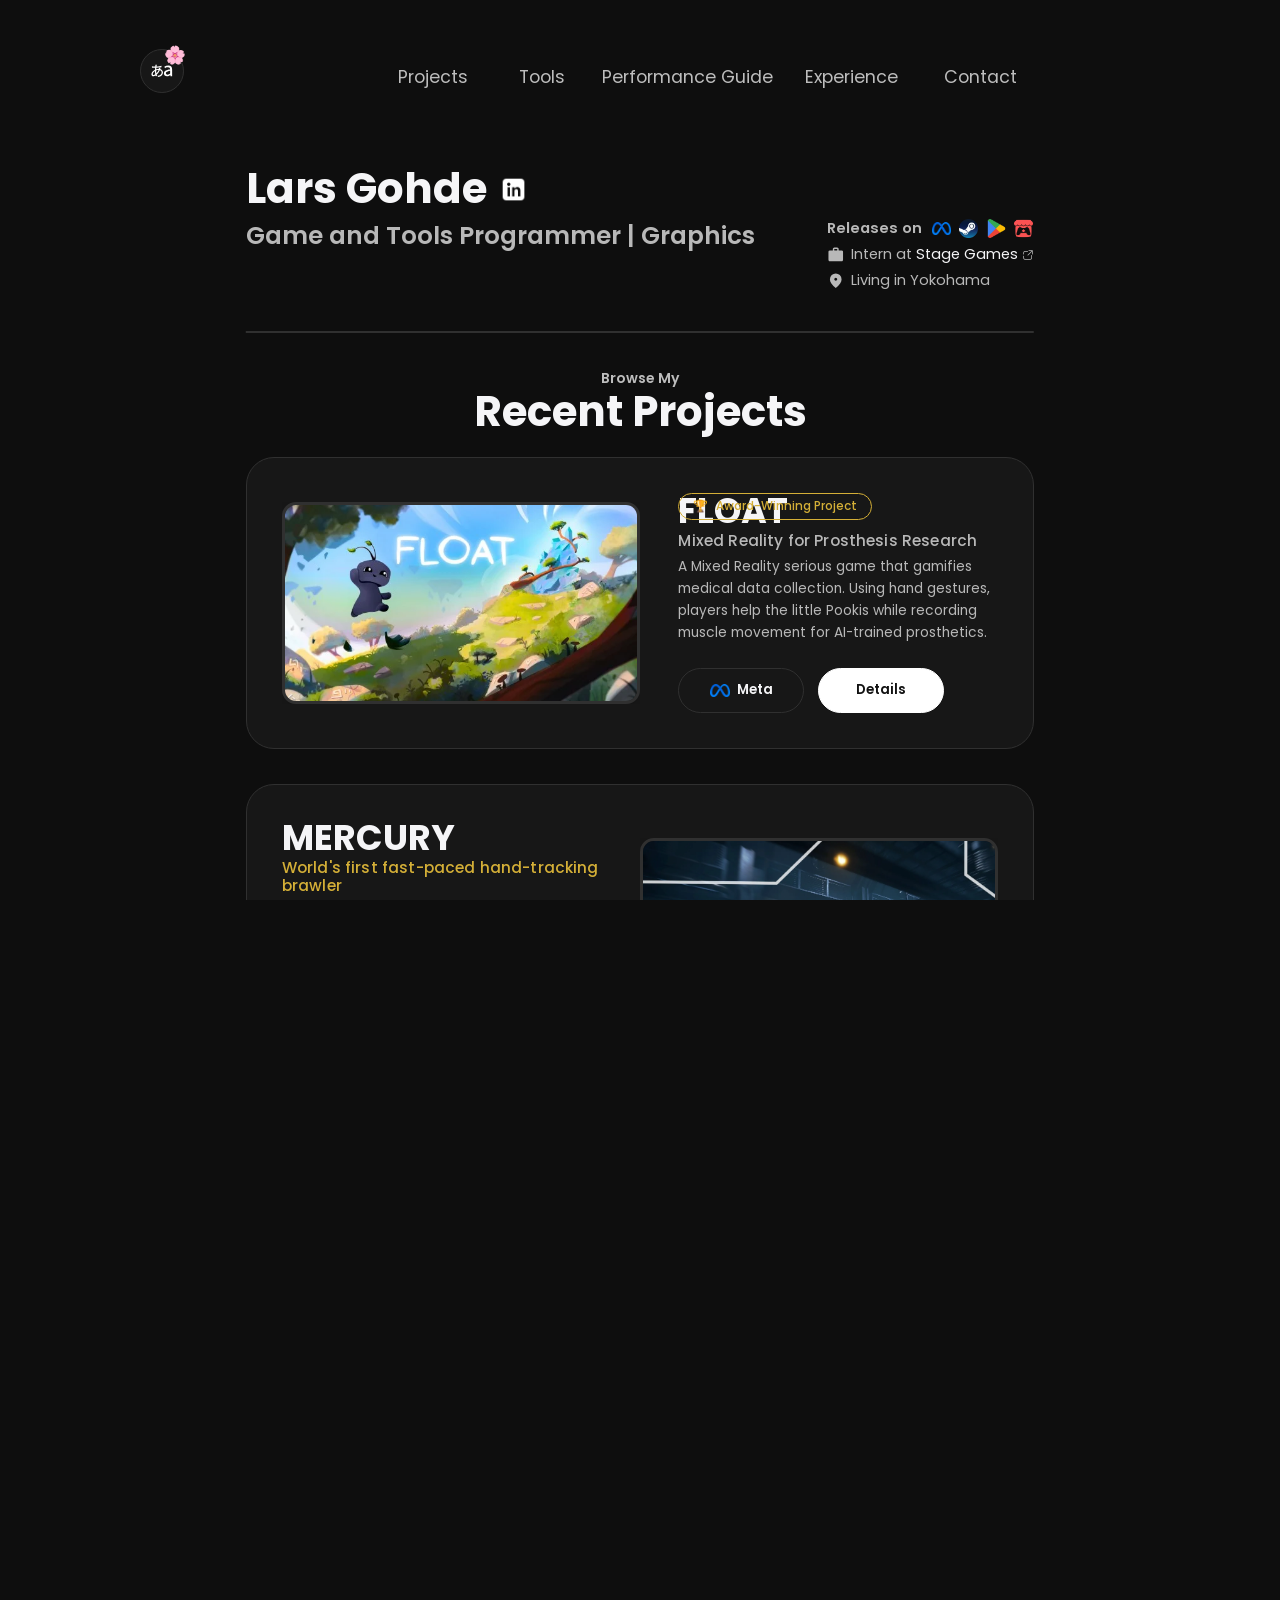
==== commit 74e22b1c: "Design update" ====
--- a/index.html
+++ b/index.html
@@ -33,13 +33,17 @@
 
   <header>
     <nav id="desktop-nav" aria-label="Primary">
-      <div class="logo"></div>
-      <div>
-        <ul class="nav-links">
-          <li><a id="projectsS" data-i18n="nav.projects" href="#projects">Projects</a></li>
-          <li><a id="insightsS" data-i18n="nav.insights" href="#insights">Performance Guide</a></li>
-          <li><a id="contactT" data-i18n="nav.contact" href="#contact">Contact</a></li>
-        </ul>
+      <div class="desktop-nav-inner">
+        <div class="logo"></div>
+        <div>
+          <ul class="nav-links">
+            <li><a id="projectsS" data-i18n="nav.projects" href="#projects">Projects</a></li>
+            <li><a id="toolsS" data-i18n="nav.tools" href="#tools">Tools</a></li>
+            <li><a id="insightsS" data-i18n="nav.insights" href="#insights">Performance Guide</a></li>
+            <li><a id="experienceS" data-i18n="nav.experience" href="#experience">Experience</a></li>
+            <li><a id="contactT" data-i18n="nav.contact" href="#contact">Contact</a></li>
+          </ul>
+        </div>
       </div>
     </nav>
 
@@ -53,7 +57,9 @@
         </button>
         <ul class="menu-links">
           <li><a id="projectsSS" data-i18n="nav.projects" href="#projects">Projects</a></li>
+          <li><a id="toolsSS" data-i18n="nav.tools" href="#tools">Tools</a></li>
           <li><a id="insightsSS" data-i18n="nav.insights" href="#insights">Performance Guide</a></li>
+          <li><a id="experienceSS" data-i18n="nav.experience" href="#experience">Experience</a></li>
           <li><a id="contactTT" data-i18n="nav.contact" href="#contact">Contact</a></li>
         </ul>
       </div>
@@ -64,7 +70,13 @@
     <section id="profile">
       <div class="profile-layout">
         <div class="profile-left">
-          <h1 id="Name" class="title profile-name">Lars Gohde</h1>
+          <div class="profile-name-row">
+            <h1 id="Name" class="title profile-name">Lars Gohde</h1>
+            <a href="https://www.linkedin.com/in/lars-gohde" target="_blank" rel="noopener noreferrer"
+              class="profile-linkedin-link" aria-label="LinkedIn">
+              <img src="./assets/linkedin.webp" alt="LinkedIn" class="profile-linkedin-icon" />
+            </a>
+          </div>
           <p id="Developer" class="section__text__p2 profile-role">Game and Tools Programmer | Graphics</p>
         </div>
         <div class="profile-right">
@@ -108,7 +120,7 @@
         <div class="about-containers">
 
           <!-- FLOAT Card -->
-          <div class="details-container color-container">
+          <div class="details-container color-container float-card">
             <div class="flip-card">
               <button type="button" class="flip-toggle-btn exit-btn" aria-label="Close project details">
                 X
@@ -124,13 +136,16 @@
                     </video>
                   </div>
                   <div class="card-front-content">
+                    <p class="project-award-badge" data-i18n="project.awardWinning">
+                      Award-Winning Project
+                    </p>
                     <div class="project-title-container">
                       <h3 class="project-heading">
                         <span>FLOAT</span>
                       </h3>
                       <p id="floattitle" class="experience-sub-title project-title">
                         <span class="project-subtitle-text">
-                          Award-winning MR for prosthesis research
+                          Mixed Reality for Prosthesis Research
                         </span>
                       </p>
                     </div>
@@ -167,6 +182,7 @@
                 </div>
 
                 <div class="flip-card-back">
+                  <div class="back-content-frame">
                   <div class="back-section-inner">
                     <div class="back-content-col back-content-col--spaced">
                       <div class="awards-banner-wrapper">
@@ -353,6 +369,7 @@
                       </ul>
                     </div>
                   </div>
+                  </div>
                 </div>
               </div>
             </div>
@@ -414,6 +431,7 @@
                 </div>
 
                 <div class="flip-card-back">
+                  <div class="back-content-frame">
                   <div class="back-section-inner">
                     <div class="back-content-col">
                       <div class="float-back-info-box">
@@ -554,6 +572,7 @@
                         </div>
                       </div>
                     </div>
+                  </div>
                   </div>
                 </div>
               </div>
@@ -614,6 +633,7 @@
                 </div>
 
                 <div class="flip-card-back">
+                  <div class="back-content-frame">
                   <div class="back-section-inner">
                     <div class="back-content-col">
                       <div class="float-back-info-box">
@@ -724,6 +744,7 @@
                         </ul>
                       </div>
                     </div>
+                  </div>
                   </div>
                 </div>
               </div>
@@ -748,6 +769,87 @@
             <img src="./assets/itch_red.webp" alt="" class="btn-icon" loading="lazy" />
             Itch.io Releases
           </a>
+        </div>
+      </div>
+    </section>
+
+    <section id="tools">
+      <p id="ToolsSubtitle" class="section__text__p1">Workflow &amp; Automation</p>
+      <h2 id="ToolsTitle" class="title">Tools</h2>
+
+      <div class="experience-details-container">
+        <div class="about-containers">
+
+          <!-- Tool Card 1 -->
+          <div class="details-container color-container">
+            <div class="flip-card">
+              <div class="flip-card-inner">
+                <div class="flip-card-front">
+                  <div class="article-container">
+                    <img src="./assets/float_bp_1.webp" alt="Tool 1 Preview" class="showcase-image" loading="lazy" />
+                  </div>
+                  <div class="card-front-content">
+                    <div class="project-title-container">
+                      <h3 class="project-heading">
+                        <span id="tool1Title">Tool Title 1</span>
+                      </h3>
+                      <p id="tool1Headline" class="experience-sub-title project-title">
+                        <span class="project-subtitle-text">
+                          Placeholder headline for custom editor tool
+                        </span>
+                      </p>
+                    </div>
+                    <p id="tool1Desc" class="card-front-desc">
+                      Placeholder description for the first tool. Describe the workflow problem it solves, how designers
+                      or developers interact with it in the editor, and how it improves iteration speed.
+                    </p>
+                    <div class="btn-container">
+                      <a href="#" target="_blank" rel="noopener noreferrer" class="btn btn-color-2 project-btn">
+                        <img src="./assets/github.png" alt="" class="btn-icon" loading="lazy" />
+                        GitHub
+                      </a>
+                    </div>
+                  </div>
+                </div>
+              </div>
+            </div>
+          </div>
+
+          <!-- Tool Card 2 -->
+          <div class="details-container color-container">
+            <div class="flip-card">
+              <div class="flip-card-inner">
+                <div class="flip-card-front">
+                  <div class="article-container">
+                    <img src="./assets/float_bp_2.webp" alt="Tool 2 Preview" class="showcase-image" loading="lazy" />
+                  </div>
+                  <div class="card-front-content">
+                    <div class="project-title-container">
+                      <h3 class="project-heading">
+                        <span id="tool2Title">Tool Title 2</span>
+                      </h3>
+                      <p id="tool2Headline" class="experience-sub-title project-title">
+                        <span class="project-subtitle-text">
+                          Placeholder headline for pipeline utility
+                        </span>
+                      </p>
+                    </div>
+                    <p id="tool2Desc" class="card-front-desc">
+                      Placeholder description for the second tool. Highlight the automation, asset validation, or
+                      debugging capabilities built to support production teams.
+                    </p>
+                    <div class="btn-container">
+                      <a href="#" target="_blank" rel="noopener noreferrer" class="btn btn-color-2 project-btn">
+                        <img src="./assets/github.png" alt="" class="btn-icon" loading="lazy" />
+                        GitHub
+                      </a>
+                    </div>
+                  </div>
+                </div>
+              </div>
+            </div>
+          </div>
+
         </div>
       </div>
     </section>
@@ -816,24 +918,118 @@
       </div>
     </section>
 
+    <section id="experience">
+      <p id="ExperienceSubtitle" class="section__text__p1">Career &amp; Academic Journey</p>
+      <h2 id="ExperienceTitle" class="title">Experience &amp; Education</h2>
+
+      <div class="experience-details-container">
+        <div class="experience-cards-grid">
+
+          <!-- Country Card 1: Japan -->
+          <div class="experience-country-card">
+            <div class="country-card-header">
+              <svg aria-hidden="true" class="country-card-icon" xmlns="http://www.w3.org/2000/svg" width="22"
+                height="22" viewBox="0 0 24 24" fill="none" stroke="currentColor" stroke-width="2"
+                stroke-linecap="round" stroke-linejoin="round">
+                <path d="M20 10c0 6-8 12-8 12s-8-6-8-12a8 8 0 0 1 16 0Z" />
+                <circle cx="12" cy="10" r="3" />
+              </svg>
+              <h3 id="countryJapan" class="country-card-title">Japan</h3>
+            </div>
+            <div class="country-entries">
+
+              <div class="experience-entry">
+                <span id="exp1Date" class="experience-entry-date">AUG 2026 – FEB 2027</span>
+                <h4 id="exp1Role" class="experience-entry-role">Game Development Intern</h4>
+                <p id="exp1Org" class="experience-entry-org">Stage Games</p>
+                <p id="exp1Desc" class="experience-entry-desc">Yokohama · Professional game development experience</p>
+              </div>
+
+              <div class="experience-entry">
+                <span id="exp2Date" class="experience-entry-date">MAR – AUG 2026</span>
+                <h4 id="exp2Role" class="experience-entry-role">Exchange Semester</h4>
+                <p id="exp2Org" class="experience-entry-org">Kanagawa University</p>
+                <p id="exp2Desc" class="experience-entry-desc">Yokohama · International academic experience</p>
+              </div>
+
+            </div>
+          </div>
+
+          <!-- Country Card 2: Germany -->
+          <div class="experience-country-card">
+            <div class="country-card-header">
+              <svg aria-hidden="true" class="country-card-icon" xmlns="http://www.w3.org/2000/svg" width="22"
+                height="22" viewBox="0 0 24 24" fill="none" stroke="currentColor" stroke-width="2"
+                stroke-linecap="round" stroke-linejoin="round">
+                <path d="M20 10c0 6-8 12-8 12s-8-6-8-12a8 8 0 0 1 16 0Z" />
+                <circle cx="12" cy="10" r="3" />
+              </svg>
+              <h3 id="countryGermany" class="country-card-title">Germany</h3>
+            </div>
+            <div class="country-entries">
+
+              <div class="experience-entry">
+                <span id="exp3Date" class="experience-entry-date">OCT 2024 – FEB 2026</span>
+                <h4 id="exp3Role" class="experience-entry-role">Programming Tutor</h4>
+                <p id="exp3Org" class="experience-entry-org">Hochschule Neu-Ulm</p>
+                <p id="exp3Desc" class="experience-entry-desc">Programming fundamentals, debugging and student support</p>
+              </div>
+
+              <div class="experience-entry">
+                <span id="exp4Date" class="experience-entry-date">MAR 2024 – FEB 2026</span>
+                <h4 id="exp4Role" class="experience-entry-role">VR Developer</h4>
+                <p id="exp4Org" class="experience-entry-org">University TechLab</p>
+                <p id="exp4Desc" class="experience-entry-desc">Development of an interactive VR application</p>
+              </div>
+
+            </div>
+          </div>
+
+        </div>
+      </div>
+    </section>
+
     <section id="contact">
       <h2 id="Contact" class="title">Contact Me</h2>
-      <div class="contact-info-upper-container">
-        <div class="contact-info-container">
-          <img src="./assets/email.webp" alt="" class="icon contact-icon email-icon" loading="lazy" />
-          <p>
-            <a href="mailto:gohde.lars@outlook.com">
-              gohde.lars@outlook.com
-            </a>
-          </p>
-        </div>
-        <div class="contact-info-container">
-          <img src="./assets/linkedin.webp" alt="" class="icon contact-icon" loading="lazy" />
-          <p>
-            <a href="https://www.linkedin.com/in/lars-gohde" target="_blank" rel="noopener noreferrer">
-              LinkedIn
-            </a>
-          </p>
+
+      <div class="contact-form-wrapper">
+        <div class="contact-form-card">
+          <form id="contactForm" class="contact-form" method="POST">
+            <input type="text" name="_honey" class="visually-hidden" tabindex="-1" autocomplete="off"
+              aria-hidden="true" />
+            <input type="hidden" name="_captcha" value="false" />
+
+            <div class="contact-form-row">
+              <div class="form-group">
+                <label for="contactName" data-i18n="contact.nameLabel">Name</label>
+                <input id="contactName" name="name" type="text" autocomplete="name" required />
+              </div>
+
+              <div class="form-group">
+                <label for="contactEmail" data-i18n="contact.emailLabel">Email</label>
+                <input id="contactEmail" name="email" type="email" autocomplete="email" autocorrect="off"
+                  autocapitalize="off" spellcheck="false" required />
+              </div>
+            </div>
+
+            <div class="form-group">
+              <label for="contactSubject" data-i18n="contact.subjectLabel">Subject</label>
+              <input id="contactSubject" name="_subject" type="text" required />
+            </div>
+
+            <div class="form-group">
+              <label for="contactMessage" data-i18n="contact.messageLabel">Message</label>
+              <textarea id="contactMessage" name="message" rows="5" required></textarea>
+            </div>
+
+            <div class="contact-form-footer">
+              <p id="contactFormStatus" class="contact-form-status" role="status" aria-live="polite"></p>
+              <button id="contactSubmitBtn" type="submit" class="btn btn-color-2 contact-submit-btn"
+                data-i18n="contact.sendBtn">
+                Send Email
+              </button>
+            </div>
+          </form>
         </div>
       </div>
     </section>
@@ -844,7 +1040,9 @@
       <div class="nav-links-container">
         <ul class="nav-links">
           <li><a id="projects3" data-i18n="nav.projects" href="#projects">Projects</a></li>
+          <li><a id="tools3" data-i18n="nav.tools" href="#tools">Tools</a></li>
           <li><a id="insights3" data-i18n="nav.insights" href="#insights">Performance Guide</a></li>
+          <li><a id="experience3" data-i18n="nav.experience" href="#experience">Experience</a></li>
           <li><a id="contact3" data-i18n="nav.contact" href="#contact">Contact</a></li>
         </ul>
       </div>
--- a/style.css
+++ b/style.css
@@ -44,10 +44,39 @@
 }
 
 :root {
-  --base-color: black;
-  --text-color: white;
+  /* Canvas & Elevated Surfaces */
+  --base-color: #0e0e0e;
+  --surface-card: #171717;
+
+  /* Borders & Dividers */
+  --border-subtle: #303030;
+  --divider-color: #303030;
+
+  /* Typography Hierarchy (Spreadsheet: Headings near-white, Body #A3A3A3-#D0D0D0, Nav #BDBDBD) */
+  --text-heading: #f5f5f7;
+  --text-body: #b8b8b8;
+  --text-nav: #bdbdbd;
+  --text-color: #f5f5f7;
+
+  /* Primary CTA (Spreadsheet: Light filled button or stronger outline) */
+  --btn-primary-bg: #ffffff;
+  --btn-primary-color: #121212;
+
+  /* Award & Accent Highlights (Spreadsheet: Subtle muted gold) */
   --accent-color: #daa520;
-  --border-subtle: #3d3d3d;
+  --award-gold: #d4af37;
+  --award-gold-hover: #f5d77f;
+  --award-gold-bg: rgba(212, 175, 55, 0.12);
+
+  /* Shared desktop content boundary */
+  --content-max-width: 70rem;
+  --content-width: 70%;
+  --page-gutter: clamp(1rem, 6vw, 10rem);
+  --content-gutter-adjustment: clamp(1.4rem, 8.4vw, 14rem);
+  --page-gutter-span: clamp(2rem, 12vw, 20rem);
+  --section-heading-gap: 2.5rem;
+
+  /* Mascot / Character Tokens */
   --toon-skin: #888888;
   --toon-line: #303030;
   --toon-cuff: #004aa6;
@@ -66,7 +95,7 @@
 }
 
 html {
-  font-size: clamp(0.875rem, 1vw, 1.125rem);
+  font-size: clamp(0.875rem, 0.9vw, 1rem);
   scroll-behavior: smooth;
   height: 100%;
   box-sizing: border-box;
@@ -74,9 +103,9 @@
 }
 
 body {
-  font-family: 'Poppins', sans-serif;
+  font-family: 'Poppins', 'Hiragino Kaku Gothic ProN', 'Yu Gothic UI', 'Meiryo', sans-serif;
   background-color: var(--base-color);
-  color: var(--text-color);
+  color: var(--text-body);
   scroll-behavior: smooth;
   height: 100%;
   box-sizing: border-box;
@@ -98,31 +127,42 @@
   outline-offset: 3px;
 }
 
+h1,
+h2,
+h3,
+h4,
+h5,
+h6,
+.title,
+.project-heading,
+.logo,
+.project-title {
+  color: var(--text-heading);
+}
+
 p,
-a,
-a:hover,
-.menu-links a,
-.project-btn,
-.project-title,
-.experience-sub-title,
 .flip-card-front,
 .flip-card-back,
-.flip-toggle-btn {
-  color: var(--text-color);
+.experience-sub-title {
+  color: var(--text-body);
 }
 
 a,
+.project-btn {
+  color: var(--text-heading);
+  text-decoration: none;
+}
+
+.nav-links a,
 .menu-links a {
+  color: var(--text-nav);
   text-decoration: none;
   text-decoration-color: var(--base-color);
 }
 
-a:hover,
 #language-switch:hover,
 .toggleLanguage:hover {
-  text-decoration: underline;
-  text-underline-offset: 1rem;
-  text-decoration-color: var(--text-color);
+  text-decoration: none;
 }
 
 .nav-links a:hover,
@@ -132,7 +172,8 @@
 a[href="#projects"]:hover,
 a[href="#insights"]:hover,
 a[href^="mailto:"]:hover {
-  text-decoration-color: var(--accent-color);
+  color: var(--text-heading);
+  text-decoration-color: var(--award-gold);
 }
 
 /* Language Toggle & Disclaimer */
@@ -153,9 +194,10 @@
   justify-content: center;
   align-items: center;
   position: relative;
-  background-color: var(--base-color);
-  border: 2px solid var(--text-color);
+  background-color: var(--surface-card);
+  border: 1.5px solid var(--border-subtle);
   cursor: pointer;
+  transition: border-color 0.25s ease, background-color 0.25s ease;
 }
 
 #language-switch:hover,
@@ -256,6 +298,19 @@
   height: 17vh;
 }
 
+#desktop-nav {
+  width: 100%;
+  margin-inline: 0;
+  padding-inline: var(--page-gutter);
+  box-sizing: border-box;
+}
+
+.desktop-nav-inner {
+  display: flex;
+  align-items: center;
+  justify-content: space-between;
+}
+
 .nav-links {
   display: flex;
   gap: 2rem;
@@ -308,7 +363,7 @@
 .hamburger-icon span {
   width: 100%;
   height: 0.125rem;
-  background-color: var(--text-color);
+  background-color: var(--text-nav);
   transition: transform 0.25s ease, opacity 0.25s ease;
 }
 
@@ -331,14 +386,14 @@
   width: 11rem;
   max-height: 0;
   overflow: hidden;
-  background-color: var(--base-color);
+  background-color: var(--surface-card);
   z-index: 9999;
   border: none;
 }
 
 .menu-links.open {
-  max-height: 18.75rem;
-  border: 0.0625rem solid var(--text-color);
+  max-height: 22rem;
+  border: 0.0625rem solid var(--border-subtle);
   border-top: none;
 }
 
@@ -352,27 +407,47 @@
 /* Sections & Headings */
 section {
   position: relative;
-  margin-inline: clamp(1rem, 6vw, 10rem);
-  padding: 5rem 0;
+  width: 100%;
+  margin-inline: 0;
+  padding: 5rem var(--page-gutter);
   margin-bottom: 5rem;
   box-sizing: border-box;
   height: auto;
 }
 
+.desktop-nav-inner,
+.profile-layout,
+.about-containers,
+.about-insights-containers,
+.experience-cards-grid,
+.contact-form-wrapper {
+  width: var(--content-width);
+  max-width: var(--content-max-width);
+  margin-inline: auto;
+  box-sizing: border-box;
+}
+
 #profile,
 #projects,
-#insights {
+#tools,
+#insights,
+#experience {
   border-bottom: none;
 }
 
 #profile::after,
 #projects::after,
-#insights::after {
+#tools::after,
+#insights::after,
+#experience::after {
   content: "";
   display: block;
-  width: 70%;
+  width: min(
+    calc(var(--content-width) - var(--content-gutter-adjustment)),
+    var(--content-max-width)
+  );
   height: 0.125rem;
-  background-color: var(--text-color);
+  background-color: var(--divider-color);
   position: absolute;
   bottom: 0;
   left: 50%;
@@ -387,8 +462,8 @@
   gap: 2rem;
   margin-top: 0;
   padding-top: 0;
-  padding-bottom: 4rem;
-  margin-bottom: 4rem;
+  padding-bottom: 3rem;
+  margin-bottom: 0;
 }
 
 .resources-page #profile {
@@ -413,6 +488,7 @@
 
 .section__text__p1 {
   min-height: 1.5em;
+  color: var(--text-nav);
 }
 
 .section__text__p2 {
@@ -426,16 +502,42 @@
   justify-content: space-between;
   align-items: flex-end;
   gap: 2.5rem;
-  width: 70%;
-  margin: 2rem auto 0;
+  margin: 1rem auto 0;
   padding: 0;
 }
 
 .profile-left {
+  flex: 1 1 28rem;
+  min-width: 0;
   display: flex;
   flex-direction: column;
   align-items: flex-start;
   text-align: left;
+}
+
+.profile-name-row {
+  display: flex;
+  align-items: center;
+  gap: 0.85rem;
+}
+
+.profile-linkedin-link {
+  display: inline-flex;
+  align-items: center;
+  justify-content: center;
+  transition: transform 0.2s ease, opacity 0.2s ease;
+}
+
+.profile-linkedin-link:hover {
+  transform: scale(1.08);
+  opacity: 0.85;
+}
+
+.profile-linkedin-icon {
+  width: 2.1rem;
+  height: 2.1rem;
+  object-fit: contain;
+  display: block;
 }
 
 #Name.profile-name {
@@ -451,6 +553,10 @@
 }
 
 .profile-right {
+  flex: 0 1 auto;
+  min-width: 0;
+  max-width: 100%;
+  margin-left: auto;
   display: flex;
   flex-direction: column;
   align-items: flex-start;
@@ -459,15 +565,18 @@
 
 .profile-platforms {
   display: flex;
+  flex-wrap: wrap;
   align-items: center;
   justify-content: flex-start;
   gap: 0.75rem;
   font-weight: 600;
   font-size: 1.05rem;
+  max-width: 100%;
 }
 
 .profile-platform-icons {
   display: inline-flex;
+  flex-wrap: wrap;
   align-items: center;
   gap: 0.6rem;
 }
@@ -486,6 +595,8 @@
   gap: 0.35rem;
   text-align: left;
   font-size: 1.05rem;
+  width: 100%;
+  max-width: 100%;
 }
 
 .profile-info-item {
@@ -493,6 +604,12 @@
   align-items: center;
   gap: 0.5rem;
   margin: 0;
+  max-width: 100%;
+}
+
+.profile-info-item > span {
+  min-width: 0;
+  overflow-wrap: anywhere;
 }
 
 .profile-meta-icon {
@@ -530,22 +647,57 @@
   border-radius: 2rem;
   font-size: 0.95rem;
   font-family: inherit;
-}
-
+  font-weight: 600;
+  display: inline-flex;
+  align-items: center;
+  justify-content: center;
+  transition: all 0.25s ease;
+}
+
+/* Secondary Button (Refined subtle border per spreadsheet) */
 .btn-color-1,
 .btn-color-2 {
-  border: 2px solid var(--text-color);
-  background: var(--base-color);
-  color: var(--text-color);
+  border: 1.5px solid var(--border-subtle);
+  background: transparent;
+  color: var(--text-heading);
   cursor: pointer;
 }
 
 .btn-color-1:hover,
 .btn-color-2:hover,
 .flip-toggle-btn:hover {
-  color: var(--accent-color);
-  background: var(--base-color);
-  text-decoration-color: var(--accent-color);
+  color: #ffffff;
+  border-color: var(--text-heading);
+  background: rgba(255, 255, 255, 0.08);
+  text-decoration: none;
+  transform: translateY(-1px);
+}
+
+/* Primary Button (Light filled high-contrast button per spreadsheet) */
+.btn.details-btn,
+.btn.contact-submit-btn,
+.btn.btn-primary {
+  background: var(--btn-primary-bg);
+  color: var(--btn-primary-color);
+  border: 1.5px solid var(--btn-primary-bg);
+  font-weight: 600;
+  box-shadow: 0 4px 12px rgba(255, 255, 255, 0.12);
+}
+
+.btn.details-btn:hover,
+.btn.contact-submit-btn:hover,
+.btn.btn-primary:hover {
+  background: var(--award-gold);
+  border-color: var(--award-gold);
+  color: #000000;
+  box-shadow: 0 4px 18px rgba(212, 175, 55, 0.35);
+  transform: translateY(-1px);
+  text-decoration: none;
+}
+
+.btn.details-btn,
+.btn.details-btn:hover {
+  box-shadow: none;
 }
 
 .btn-icon {
@@ -563,16 +715,20 @@
   width: 14rem;
   max-width: 90vw;
   letter-spacing: 0.0625rem;
-  color: var(--text-color);
+  color: var(--text-heading);
+  border: 1.5px solid var(--border-subtle);
+  background-color: transparent;
   text-decoration: none;
+  transition: all 0.25s ease;
 }
 
 .pdf-btn:hover {
-  color: var(--accent-color);
-  background-color: var(--base-color);
-  border-color: var(--text-color);
+  color: var(--award-gold);
+  border-color: var(--award-gold);
+  background-color: var(--award-gold-bg);
   text-decoration: none;
   cursor: pointer;
+  transform: translateY(-1px);
 }
 
 .post-mortem-container {
@@ -582,12 +738,23 @@
   justify-content: center;
 }
 
-/* Projects Section & Flip Cards */
+/* Projects & Tools Section & Flip Cards */
 #projects {
   margin-top: 0;
-  padding-top: 0;
-  margin-bottom: 1rem;
+  padding-top: var(--section-heading-gap);
+  margin-bottom: 0;
   padding-bottom: 0.5rem;
+}
+
+#projects > .title {
+  line-height: 1.1;
+}
+
+#tools {
+  margin-top: 0;
+  padding-top: var(--section-heading-gap);
+  margin-bottom: 0;
+  padding-bottom: 4rem;
 }
 
 .experience-details-container {
@@ -601,16 +768,15 @@
   flex-direction: column;
   align-items: center;
   gap: 2.5rem;
-  width: 70%;
-  margin: 2rem auto 0;
+  margin: 1.5rem auto 0;
 }
 
 .details-container {
   padding: 1.5rem;
   text-align: center;
-  background: var(--base-color);
+  background: var(--surface-card);
   border-radius: 2rem;
-  border: 2px solid var(--text-color);
+  border: 1.5px solid var(--border-subtle);
 }
 
 .details-container.color-container {
@@ -624,7 +790,7 @@
   display: flex;
   flex-direction: column;
   overflow: hidden;
-  background: var(--base-color);
+  background: var(--surface-card);
 }
 
 .flip-card,
@@ -639,7 +805,7 @@
   overflow: hidden;
   display: flex;
   flex-direction: column;
-  background-color: var(--base-color);
+  background: transparent;
 }
 
 .allow-overflow {
@@ -660,7 +826,7 @@
   border-radius: 2rem;
   box-sizing: border-box;
   overflow: hidden;
-  background-color: var(--base-color);
+  background: transparent;
 }
 
 .flip-card-front {
@@ -686,9 +852,10 @@
 .card-front-desc {
   font-size: 0.98rem;
   line-height: 1.6;
-  margin: 0.25rem auto 0.5rem;
+  margin: 0.1rem auto 0.35rem;
   max-width: 42ch;
   text-align: center;
+  color: var(--text-body);
 }
 
 .flip-card-back,
@@ -713,12 +880,15 @@
 }
 
 .showcase-video,
+.showcase-image,
 .flip-card-front .article-container video,
+.flip-card-front .article-container img,
 .flip-card-front .article-container iframe {
   width: 100%;
   height: 100%;
   max-width: 100%;
   display: block;
+  object-fit: cover;
   border-radius: 1rem;
   box-shadow: 0 2px 8px rgba(0, 0, 0, 0.1);
   border: 3px solid var(--border-subtle);
@@ -732,12 +902,34 @@
   flex-direction: column;
   align-items: center;
   justify-content: center;
+  gap: 0.15rem;
   padding-bottom: 0;
+}
+
+.project-award-badge {
+  display: inline-flex;
+  align-items: center;
+  align-self: flex-start;
+  gap: 0.55rem;
+  margin: 0 0 0.15rem;
+  padding: 0.45rem 1rem;
+  color: var(--award-gold);
+  border: 1px solid var(--award-gold);
+  border-radius: 999px;
+  font-size: 0.85rem;
+  font-weight: 500;
+  line-height: 1;
+}
+
+.project-award-badge::before {
+  content: "\1F3C6";
+  font-size: 1em;
 }
 
 .project-heading {
   font-size: 2.5rem;
   margin: 0;
+  line-height: 1.05;
 }
 
 .project-heading span {
@@ -751,11 +943,11 @@
 }
 
 .project-title {
-  margin: 0.5rem 0 0 0;
+  margin: 0;
   font-size: 1.1rem;
   text-align: center;
   word-break: break-word;
-  min-height: 2.5em;
+  min-height: 0;
   display: flex;
   align-items: center;
   justify-content: center;
@@ -763,7 +955,14 @@
 
 .project-subtitle-text {
   display: block;
-  line-height: 1.1;
+  line-height: 1.2;
+  color: var(--award-gold);
+  font-weight: 500;
+  letter-spacing: 0.01em;
+}
+
+.float-card .project-subtitle-text {
+  color: var(--text-body);
 }
 
 .flip-card-front .btn-container {
@@ -779,8 +978,12 @@
 }
 
 .flip-card-front .btn {
+  flex: 0 0 9rem;
   width: 9rem;
+  min-width: 9rem;
+  max-width: 9rem;
   height: 3.25rem;
+  box-sizing: border-box;
   display: flex;
   justify-content: center;
   align-items: center;
@@ -808,9 +1011,11 @@
   padding: 0.4rem 0.8rem;
   font-size: 0.8rem;
   cursor: pointer;
-  border: 0.0625rem solid var(--text-color);
+  border: 1.5px solid var(--border-subtle);
   border-radius: 1rem;
-  background-color: var(--base-color);
+  background-color: var(--surface-card);
+  color: var(--text-heading);
+  transition: all 0.25s ease;
 }
 
 .flip-card .exit-btn {
@@ -832,6 +1037,7 @@
 .flip-card-back {
   overflow-y: auto;
   padding: 2rem 3rem 3rem;
+  background: var(--surface-card);
   display: flex;
   flex-direction: column;
   justify-content: center;
@@ -880,6 +1086,19 @@
   -ms-overflow-style: none;
 }
 
+.back-content-frame {
+  display: flex;
+  flex-direction: column;
+  align-items: center;
+  width: min(100%, 52rem);
+  margin: 0 auto;
+  padding: clamp(1.25rem, 3vw, 2.5rem);
+  border: 1px solid var(--border-subtle);
+  border-radius: 1.5rem;
+  background: var(--surface-card);
+  box-sizing: border-box;
+}
+
 .back-section-inner {
   display: flex;
   flex-direction: column;
@@ -927,7 +1146,7 @@
 .float-back-info-box {
   background: transparent;
   border: none;
-  border-bottom: 0.125rem solid var(--text-color);
+  border-bottom: 0.125rem solid var(--border-subtle);
   padding: 0 0 0.7rem;
   display: flex;
   align-items: flex-start;
@@ -1081,30 +1300,58 @@
   margin-top: auto;
 }
 
+.achievements-section h3,
+.achievements-heading,
+#AchievementsTitle,
+#MercuryAchTitle,
+#CultAchievementsTitle {
+  color: var(--award-gold);
+}
+
 .achievements-list {
   word-break: break-word;
   margin-left: 1rem;
 }
 
+.achievements-list li {
+  color: var(--text-body);
+}
+
 .achievement-group-start {
   margin-top: 20px;
 }
 
 #cultScopeDesc a:hover,
 #AchievementsDesc a:hover,
-#MercuryAchDesc a:hover {
+#MercuryAchDesc a:hover,
+#CultAchievementsDesc a:hover,
+.achievements-list a:hover {
   text-decoration: underline;
-  text-decoration-color: rgb(218, 165, 32);
+  text-decoration-color: var(--award-gold);
   text-underline-offset: 0.1875rem;
   text-decoration-thickness: 0.0625rem;
+  color: var(--award-gold-hover);
   opacity: 1;
 }
 
 #AchievementsDesc a,
-#MercuryAchDesc a {
-  color: inherit;
+#MercuryAchDesc a,
+#CultAchievementsDesc a,
+.achievements-list a {
+  color: var(--award-gold);
   text-decoration: none;
-  transition: opacity 0.2s;
+  transition: opacity 0.2s, color 0.2s;
+}
+
+#AchievementsTitle,
+#AchievementsDesc li,
+#AchievementsDesc a,
+#AchievementsDesc a:hover {
+  color: var(--text-heading);
+}
+
+#AchievementsDesc a:hover {
+  text-decoration-color: var(--border-subtle);
 }
 
 .link-icon {
@@ -1156,7 +1403,8 @@
 
 /* Insights / Performance Guide Section */
 #insights {
-  margin-bottom: 1rem;
+  padding-top: var(--section-heading-gap);
+  margin-bottom: 0;
   padding-bottom: 2rem;
 }
 
@@ -1165,7 +1413,6 @@
   flex-direction: column;
   align-items: center;
   justify-content: center;
-  width: 70%;
   margin: 2rem auto 0;
 }
 
@@ -1184,9 +1431,9 @@
   gap: 3rem;
   overflow: visible;
   text-align: left;
-  background: var(--base-color);
+  background: var(--surface-card);
   border-radius: 2rem;
-  border: 2px solid var(--text-color);
+  border: 1.5px solid var(--border-subtle);
   box-sizing: border-box;
 }
 
@@ -1204,6 +1451,7 @@
   line-height: 1.65;
   margin: 0;
   text-align: left;
+  color: var(--text-body);
 }
 
 .pdf-guide-container {
@@ -1221,12 +1469,110 @@
   justify-content: center;
 }
 
+/* Experience & Education Section */
+#experience {
+  margin-top: 0;
+  padding-top: var(--section-heading-gap);
+  margin-bottom: 0;
+  padding-bottom: 4rem;
+}
+
+.experience-cards-grid {
+  display: grid;
+  grid-template-columns: repeat(2, 1fr);
+  gap: 2rem;
+  margin: 2rem auto 0;
+}
+
+.experience-country-card {
+  background-color: var(--surface-card);
+  border: 1.5px solid var(--border-subtle);
+  border-radius: 1.25rem;
+  padding: 1.75rem 2rem 2.25rem;
+  display: flex;
+  flex-direction: column;
+  text-align: left;
+  box-sizing: border-box;
+}
+
+.country-card-header {
+  display: flex;
+  align-items: center;
+  gap: 0.75rem;
+  padding-bottom: 1.25rem;
+  margin-bottom: 1.75rem;
+  border-bottom: 1px solid var(--border-subtle);
+}
+
+.country-card-icon {
+  width: 1.35rem;
+  height: 1.35rem;
+  color: var(--text-color);
+  flex-shrink: 0;
+  display: block;
+}
+
+.country-card-title {
+  font-size: 1.45rem;
+  font-weight: 700;
+  color: var(--text-color);
+  margin: 0;
+  line-height: 1.2;
+}
+
+.country-entries {
+  display: flex;
+  flex-direction: column;
+  gap: 2rem;
+}
+
+.experience-entry {
+  display: flex;
+  flex-direction: column;
+  align-items: flex-start;
+  text-align: left;
+  gap: 0.2rem;
+}
+
+.experience-entry-date {
+  font-size: 0.8rem;
+  font-weight: 600;
+  letter-spacing: 0.05em;
+  text-transform: uppercase;
+  color: #8e8e8e;
+  margin-bottom: 0.15rem;
+}
+
+.experience-entry-role {
+  font-size: 1.2rem;
+  font-weight: 700;
+  color: var(--text-color);
+  margin: 0;
+  line-height: 1.3;
+}
+
+.experience-entry-org {
+  font-size: 1.05rem;
+  font-weight: 400;
+  color: #e6e6e6;
+  margin: 0.1rem 0;
+  line-height: 1.35;
+}
+
+.experience-entry-desc {
+  font-size: 0.92rem;
+  font-weight: 400;
+  line-height: 1.5;
+  color: #8a8a8a;
+  margin: 0;
+}
+
 /* Contact & Footer */
 #contact {
   display: flex;
   justify-content: flex-start;
   flex-direction: column;
-  padding-top: 1.5rem;
+  padding-top: var(--section-heading-gap);
   padding-bottom: 0;
   margin-top: 0;
   margin-bottom: 0;
@@ -1236,7 +1582,8 @@
   display: flex;
   justify-content: center;
   border-radius: 2rem;
-  border: 0.1rem solid var(--text-color);
+  border: 1.5px solid var(--border-subtle);
+  background: var(--surface-card);
   margin: 2rem auto;
   padding: 0.5rem;
 }
@@ -1251,6 +1598,7 @@
 
 .contact-info-container p {
   font-size: larger;
+  color: var(--text-heading);
 }
 
 .icon {
@@ -1264,6 +1612,144 @@
 
 .email-icon {
   height: 2.5rem;
+}
+
+.email-reveal-btn {
+  background: transparent;
+  border: none;
+  color: var(--text-heading);
+  font-family: inherit;
+  font-size: inherit;
+  cursor: pointer;
+  padding: 0.25rem 0;
+  text-decoration: underline;
+  text-decoration-color: var(--border-subtle);
+  text-underline-offset: 0.25rem;
+  transition: color 0.2s ease, text-decoration-color 0.2s ease;
+}
+
+.email-reveal-btn:hover {
+  color: var(--accent-color);
+  text-decoration-color: var(--accent-color);
+}
+
+.visually-hidden {
+  position: absolute;
+  clip-path: inset(50%);
+  overflow: hidden;
+  width: 1px;
+  height: 1px;
+  margin: -1px;
+  padding: 0;
+  border: 0;
+  white-space: nowrap;
+}
+
+.contact-form-wrapper {
+  margin: 0.5rem auto 2rem;
+}
+
+.contact-form-card {
+  width: 100%;
+  padding: 2.25rem 2.5rem;
+  background: var(--surface-card);
+  border: 1.5px solid var(--border-subtle);
+  border-radius: 2rem;
+  box-sizing: border-box;
+}
+
+.contact-form {
+  display: flex;
+  flex-direction: column;
+  gap: 1.25rem;
+  text-align: left;
+}
+
+.contact-form-row {
+  display: flex;
+  gap: 1.5rem;
+  width: 100%;
+}
+
+.contact-form-row .form-group {
+  flex: 1 1 0;
+  min-width: 0;
+}
+
+.form-group {
+  display: flex;
+  flex-direction: column;
+  gap: 0.45rem;
+}
+
+.form-group label {
+  font-weight: 600;
+  font-size: 0.95rem;
+  color: var(--text-color);
+}
+
+.form-group input,
+.form-group textarea {
+  width: 100%;
+  font-family: inherit;
+  font-size: 1rem;
+  line-height: 1.5;
+  color: var(--text-color);
+  background-color: var(--base-color);
+  border: 2px solid var(--border-subtle);
+  border-radius: 1rem;
+  padding: 0.75rem 1rem;
+  min-height: 3rem;
+  box-sizing: border-box;
+  transition: border-color 0.2s ease;
+}
+
+.form-group textarea {
+  resize: vertical;
+  min-height: 7.5rem;
+}
+
+.form-group input:focus-visible,
+.form-group textarea:focus-visible {
+  outline: none;
+  border-color: var(--accent-color);
+}
+
+.contact-form-footer {
+  display: flex;
+  flex-wrap: wrap;
+  align-items: center;
+  justify-content: space-between;
+  gap: 1.5rem;
+  margin-top: 0.5rem;
+}
+
+.contact-submit-btn {
+  min-width: 11rem;
+  font-size: 1rem;
+  margin-left: auto;
+}
+
+.contact-submit-btn:disabled {
+  opacity: 0.6;
+  cursor: wait;
+}
+
+.contact-form-status {
+  flex: 1 1 0;
+  min-width: 12rem;
+  margin: 0;
+  font-size: 0.95rem;
+  line-height: 1.4;
+  text-align: left;
+}
+
+.contact-form-status[data-status-type="error"] {
+  color: #ff6b6b;
+}
+
+.contact-form-status[data-status-type="success"] {
+  color: var(--accent-color);
 }
 
 footer {
@@ -1372,6 +1858,8 @@
 /* Mercury Punch Widget */
 .mercury-punch-group {
   position: relative;
+  flex: 0 0 9rem;
+  width: 9rem;
 }
 
 .mercury-animation-wrapper {
@@ -1529,12 +2017,28 @@
 .cult-wrapper {
   position: relative;
   display: inline-block;
+  flex: 0 0 9rem;
+  width: 9rem;
 }
 
 .cult-wrapper .project-btn {
   position: relative;
   z-index: 10;
   background-color: var(--base-color);
+}
+
+.cult-wrapper .details-btn {
+  background: var(--btn-primary-bg);
+  color: var(--btn-primary-color);
+  border-color: var(--btn-primary-bg);
+  box-shadow: none;
+}
+
+.cult-wrapper .details-btn:hover {
+  background: var(--award-gold);
+  color: #000000;
+  border-color: var(--award-gold);
+  box-shadow: none;
 }
 
 .cultist-fan {
@@ -2022,7 +2526,7 @@
 
 .resource-item {
   align-items: center;
-  border-bottom: 0.125rem solid var(--text-color);
+  border-bottom: 0.125rem solid var(--border-subtle);
   display: flex;
   gap: 1.5rem;
   padding: 1rem 0;
@@ -2043,7 +2547,7 @@
 }
 
 .resource-item img {
-  border: 0.125rem solid var(--text-color);
+  border: 0.125rem solid var(--border-subtle);
   border-radius: 50%;
   flex: 0 0 5rem;
   height: 5rem;
@@ -2077,11 +2581,12 @@
 
 .tag {
   display: inline-block;
-  color: var(--text-color);
+  color: var(--text-heading);
   padding: 0.25rem 0.75rem;
   border-radius: 1rem;
   font-size: 0.85rem;
-  border: 0.0625rem solid var(--text-color);
+  border: 0.0625rem solid var(--border-subtle);
+  background-color: var(--surface-card);
 }
 
 .filter-container {
@@ -2107,9 +2612,9 @@
 
 .filter-btn {
   padding: 0.5rem 1rem;
-  border: 0.125rem solid var(--text-color);
+  border: 0.125rem solid var(--border-subtle);
   background-color: transparent;
-  color: var(--text-color);
+  color: var(--text-heading);
   border-radius: 2rem;
   cursor: pointer;
   font-size: 0.9rem;
@@ -2178,8 +2683,8 @@
     flex-direction: row;
     align-items: center;
     justify-content: space-between;
-    gap: 2.5rem;
-    padding: 2rem 2.25rem;
+    gap: 2.75rem;
+    padding: 2.5rem;
   }
 
   .details-container.color-container:nth-child(even) .flip-card:not(.flipped) .flip-card-front {
@@ -2187,9 +2692,9 @@
   }
 
   .flip-card-front .article-container {
-    flex: 0 0 48%;
-    width: 48%;
-    max-width: 48%;
+    flex: 0 0 50%;
+    width: 50%;
+    max-width: 50%;
     aspect-ratio: 16 / 9;
     margin-bottom: 0;
   }
@@ -2197,6 +2702,46 @@
   .card-front-content {
     flex: 1 1 0;
     min-width: 0;
+    position: relative;
+    align-self: stretch;
+    align-items: flex-start;
+    text-align: left;
+    gap: 0.3rem;
+  }
+
+  .float-card .card-front-content {
+    justify-content: flex-end;
+  }
+
+  .float-card .project-award-badge {
+    position: absolute;
+    top: 0;
+    left: 0;
+    margin: 0;
+  }
+
+  .project-title-container {
+    align-items: flex-start;
+    text-align: left;
+  }
+
+  .project-title,
+  .card-front-desc {
+    margin-left: 0;
+    margin-right: 0;
+    text-align: left;
+  }
+
+  .project-title {
+    justify-content: flex-start;
+  }
+
+  .flip-card-front .btn-container {
+    justify-content: flex-start;
+  }
+
+  .pooki-head-container {
+    display: none;
   }
 }
 
@@ -2233,18 +2778,16 @@
 }
 
 @media screen and (max-width: 1400px) {
-  #profile {
-    height: 83vh;
-    margin-bottom: 6rem;
+  #profile,
+  #contact,
+  #projects,
+  #tools,
+  #experience {
+    height: auto;
   }
 
   .about-containers {
     flex-wrap: wrap;
-  }
-
-  #contact,
-  #projects {
-    height: auto;
   }
 }
 
@@ -2268,7 +2811,7 @@
 
   section {
     height: auto;
-    margin: 0 5%;
+    margin: 0;
   }
 
   .about-containers {
@@ -2277,10 +2820,50 @@
 }
 
 @media screen and (max-width: 900px) {
+  #profile::after,
+  #projects::after,
+  #tools::after,
+  #insights::after,
+  #experience::after {
+    width: calc(100% - var(--page-gutter-span));
+    max-width: none;
+  }
+
+  .project-award-badge {
+    position: static;
+    align-self: center;
+    margin-inline: auto;
+  }
+
   .profile-layout,
   .about-containers,
-  .about-insights-containers {
+  .about-insights-containers,
+  .experience-cards-grid,
+  .contact-form-wrapper {
     width: 100%;
+  }
+
+  .experience-cards-grid {
+    grid-template-columns: 1fr;
+    gap: 1.5rem;
+  }
+
+  .experience-country-card {
+    padding: 1.5rem 1.25rem;
+  }
+
+  .contact-form-card {
+    padding: 1.75rem 1.25rem;
+  }
+
+  .contact-form-row {
+    flex-direction: column;
+    gap: 1.25rem;
+  }
+
+  .contact-form-footer {
+    flex-direction: column;
+    align-items: flex-start;
   }
 
   .insights.container {
@@ -2324,7 +2907,7 @@
     align-items: center;
     gap: 1rem;
     padding-bottom: 3rem;
-    margin-bottom: 2rem;
+    margin-bottom: 0;
   }
 
   .profile-layout {
@@ -2336,6 +2919,7 @@
 
   .profile-right {
     width: 100%;
+    margin-left: 0;
   }
 
   .profile-platforms {
@@ -2504,6 +3088,12 @@
     box-sizing: border-box;
   }
 
+  .back-content-frame {
+    width: 100%;
+    padding: 1.25rem 1rem;
+    border-radius: 1.25rem;
+  }
+
   .flip-card-back > div {
     flex-direction: column;
     gap: 1.2rem;
@@ -2624,7 +3214,9 @@
 
   #profile::after,
   #projects::after,
-  #insights::after {
+  #tools::after,
+  #insights::after,
+  #experience::after {
     display: none !important;
     content: none !important;
   }
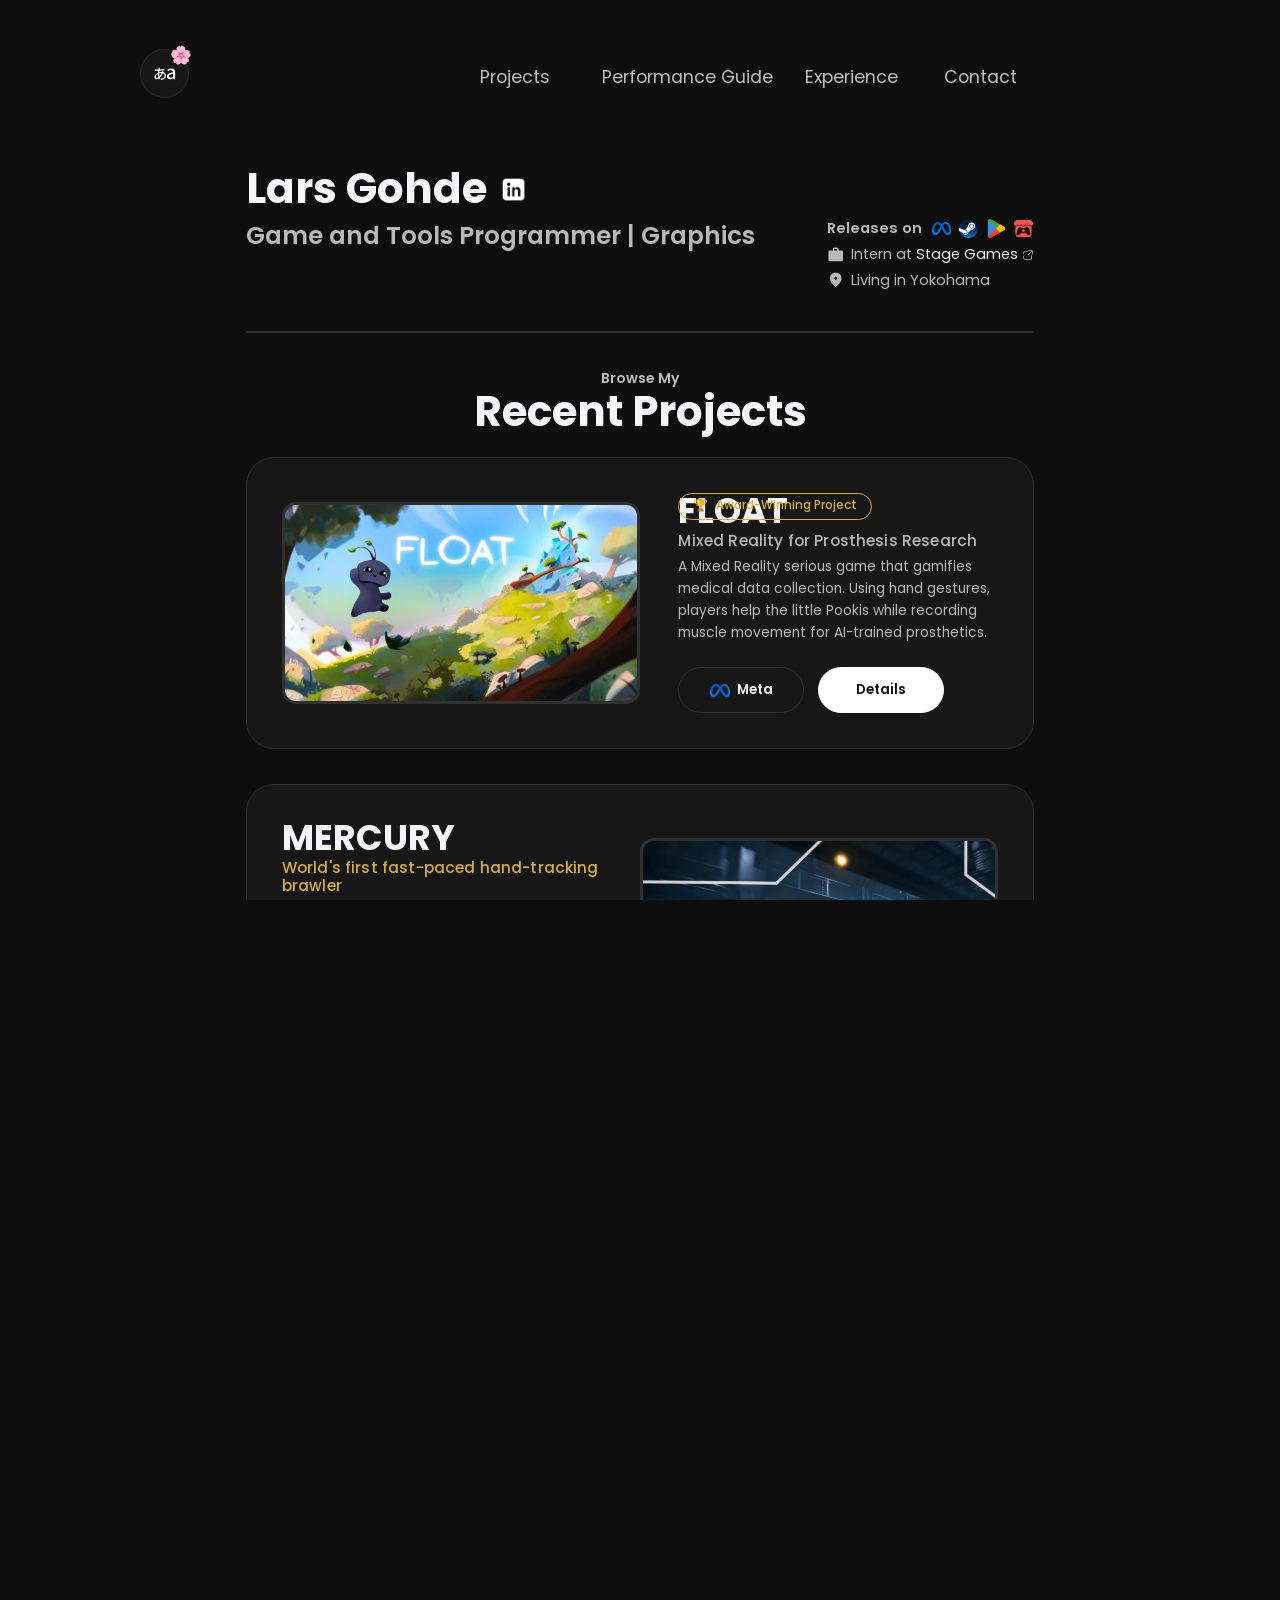
==== commit 1c5707d4: "Tolls outcomment" ====
--- a/index.html
+++ b/index.html
@@ -38,7 +38,7 @@
         <div>
           <ul class="nav-links">
             <li><a id="projectsS" data-i18n="nav.projects" href="#projects">Projects</a></li>
-            <li><a id="toolsS" data-i18n="nav.tools" href="#tools">Tools</a></li>
+            <!-- <li><a id="toolsS" data-i18n="nav.tools" href="#tools">Tools</a></li> -->
             <li><a id="insightsS" data-i18n="nav.insights" href="#insights">Performance Guide</a></li>
             <li><a id="experienceS" data-i18n="nav.experience" href="#experience">Experience</a></li>
             <li><a id="contactT" data-i18n="nav.contact" href="#contact">Contact</a></li>
@@ -57,7 +57,7 @@
         </button>
         <ul class="menu-links">
           <li><a id="projectsSS" data-i18n="nav.projects" href="#projects">Projects</a></li>
-          <li><a id="toolsSS" data-i18n="nav.tools" href="#tools">Tools</a></li>
+          <!-- <li><a id="toolsSS" data-i18n="nav.tools" href="#tools">Tools</a></li> -->
           <li><a id="insightsSS" data-i18n="nav.insights" href="#insights">Performance Guide</a></li>
           <li><a id="experienceSS" data-i18n="nav.experience" href="#experience">Experience</a></li>
           <li><a id="contactTT" data-i18n="nav.contact" href="#contact">Contact</a></li>
@@ -206,14 +206,7 @@
                         </div>
                       </div>
 
-                      <div class="float-problem-section float-problem-section--spaced">
-                        <h3 id="FloatDescribtionTitle" data-i18n="card.descTitle">Description</h3>
-                        <p id="FloatDescription" class="description-text">
-                          FLOAT is a Mixed Reality serious game that gamifies medical data collection. Using only hand
-                          gestures, players interact with a fractured world to help the little Pookis, while the system
-                          records muscle movement, contributing to the development of AI-trained prosthetics.
-                        </p>
-                      </div>
+
 
                       <div class="float-problem-section">
                         <h3 id="EmbedTitle1" data-i18n="card.codeContextTitle">The Context of the Code</h3>
@@ -449,15 +442,6 @@
                           </ul>
                         </div>
                       </div>
-
-                      <div class="float-problem-section float-problem-section--spaced">
-                        <h3 id="mercuryDescribtionTitle" data-i18n="card.descTitle">Description</h3>
-                        <p id="mercuryDescription" class="description-text">
-                          MERCURY is the first controller-free VR mecha brawler. Players use physical movements to climb
-                          through a city and engage in fast-paced arena combat. The game relies entirely on hand
-                          tracking for both navigation and fighting.
-                        </p>
-                      </div>
                     </div>
 
                     <div class="back-video-wrapper">
@@ -640,7 +624,7 @@
                         <div class="float-back-info-col">
                           <h3 id="cultScopeTitle" data-i18n="card.scopeTitle">Project Scope</h3>
                           <ul id="cultScopeDesc">
-                            <li>2nd Semester Project</li>
+                            <li>4 Months</li>
                             <li>
                               <a href="https://www.filmmakers.eu/en/actors/thorben-gohde" target="_blank"
                                 rel="noopener noreferrer">
@@ -656,15 +640,6 @@
                             <li>Solo Project</li>
                           </ul>
                         </div>
-                      </div>
-
-                      <div class="float-problem-section float-problem-section--spaced">
-                        <h3 id="gofofacultDescribtionTitle" data-i18n="card.descTitle">Description</h3>
-                        <p id="gofofacultDescription" class="description-text">
-                          God of a Cult is a comedic point-and-click adventure. Players solve puzzles to help the
-                          protagonist become the next incarnation of the God of Time and find his missing sister. The
-                          game is fully voiced and includes translated text and a scalable save system.
-                        </p>
                       </div>
 
                       <div class="cult-carousel" role="region" aria-label="God of a Cult screenshots">
@@ -773,6 +748,7 @@
       </div>
     </section>
 
+    <!-- Tools section temporarily disabled.
     <section id="tools">
       <p id="ToolsSubtitle" class="section__text__p1">Workflow &amp; Automation</p>
       <h2 id="ToolsTitle" class="title">Tools</h2>
@@ -780,7 +756,6 @@
       <div class="experience-details-container">
         <div class="about-containers">
 
-          <!-- Tool Card 1 -->
           <div class="details-container color-container">
             <div class="flip-card">
               <div class="flip-card-inner">
@@ -791,17 +766,16 @@
                   <div class="card-front-content">
                     <div class="project-title-container">
                       <h3 class="project-heading">
-                        <span id="tool1Title">Tool Title 1</span>
+                        <span id="tool1Title">Artstyle Generator</span>
                       </h3>
                       <p id="tool1Headline" class="experience-sub-title project-title">
                         <span class="project-subtitle-text">
-                          Placeholder headline for custom editor tool
+                          Automating texture stylization and integration
                         </span>
                       </p>
                     </div>
                     <p id="tool1Desc" class="card-front-desc">
-                      Placeholder description for the first tool. Describe the workflow problem it solves, how designers
-                      or developers interact with it in the editor, and how it improves iteration speed.
+                      An Unreal Engine editor plugin that automates painterly texture generation through a signed-in ChatGPT web session without requiring the OpenAI API. Handles batch processing, texture importing, optional asset reference replacement, and dominant-color material adjustments to reduce repetitive work in the asset pipeline.
                     </p>
                     <div class="btn-container">
                       <a href="#" target="_blank" rel="noopener noreferrer" class="btn btn-color-2 project-btn">
@@ -815,7 +789,6 @@
             </div>
           </div>
 
-          <!-- Tool Card 2 -->
           <div class="details-container color-container">
             <div class="flip-card">
               <div class="flip-card-inner">
@@ -826,17 +799,16 @@
                   <div class="card-front-content">
                     <div class="project-title-container">
                       <h3 class="project-heading">
-                        <span id="tool2Title">Tool Title 2</span>
+                        <span id="tool2Title">Menus &amp; Saves</span>
                       </h3>
                       <p id="tool2Headline" class="experience-sub-title project-title">
                         <span class="project-subtitle-text">
-                          Placeholder headline for pipeline utility
+                          Reusable UI and save system
                         </span>
                       </p>
                     </div>
                     <p id="tool2Desc" class="card-front-desc">
-                      Placeholder description for the second tool. Highlight the automation, asset validation, or
-                      debugging capabilities built to support production teams.
+                      A modular Unreal Engine framework designed to reduce repetitive menu and save-system development across projects. Combines Common UI-based main menus, pause menus, and settings with an extensible save architecture, targeting multiple input devices and allowing each game to define its own persistent data.
                     </p>
                     <div class="btn-container">
                       <a href="#" target="_blank" rel="noopener noreferrer" class="btn btn-color-2 project-btn">
@@ -853,6 +825,7 @@
         </div>
       </div>
     </section>
+    -->
 
     <section id="insights">
       <p id="InsightsSubtitle" class="section__text__p1">Technical Methodology</p>
@@ -863,13 +836,10 @@
           <div class="insights container">
             <div class="insights-text-content">
               <p id="insightsDesc1" class="insights-paragraph">
-                During my Unreal Engine projects, I became increasingly interested in understanding how different
-                systems affect performance, especially on hardware-constrained platforms such as VR/MR.
+                I became increasingly interested in optimizing performance, especially while working on hardware-constrained platforms such as VR/MR.
               </p>
               <p id="insightsDesc2" class="insights-paragraph">
-                I created this guide to collect, structure, and deepen my knowledge of profiling, rendering, gameplay
-                optimization, and memory management. It serves as a personal reference and documents my ongoing learning
-                process.
+                I created this guide to structure and deepen my knowledge of optimization and reducing disc size. It serves as a personal reference and helping other students to optimize their project.
               </p>
             </div>
 
@@ -939,17 +909,17 @@
             <div class="country-entries">
 
               <div class="experience-entry">
-                <span id="exp1Date" class="experience-entry-date">AUG 2026 – FEB 2027</span>
+                <span id="exp1Date" class="experience-entry-date">AUG 2026 – PRESENT</span>
                 <h4 id="exp1Role" class="experience-entry-role">Game Development Intern</h4>
                 <p id="exp1Org" class="experience-entry-org">Stage Games</p>
-                <p id="exp1Desc" class="experience-entry-desc">Yokohama · Professional game development experience</p>
+                <p id="exp1Desc" class="experience-entry-desc">Contributing to gameplay systems, editor tools, and graphics development</p>
               </div>
 
               <div class="experience-entry">
                 <span id="exp2Date" class="experience-entry-date">MAR – AUG 2026</span>
                 <h4 id="exp2Role" class="experience-entry-role">Exchange Semester</h4>
                 <p id="exp2Org" class="experience-entry-org">Kanagawa University</p>
-                <p id="exp2Desc" class="experience-entry-desc">Yokohama · International academic experience</p>
+                <p id="exp2Desc" class="experience-entry-desc">Studied business and cultural topics during an academic exchange</p>
               </div>
 
             </div>
@@ -969,17 +939,17 @@
             <div class="country-entries">
 
               <div class="experience-entry">
-                <span id="exp3Date" class="experience-entry-date">OCT 2024 – FEB 2026</span>
+                <span id="exp3Date" class="experience-entry-date">AUG 2025 – FEB 2026</span>
                 <h4 id="exp3Role" class="experience-entry-role">Programming Tutor</h4>
                 <p id="exp3Org" class="experience-entry-org">Hochschule Neu-Ulm</p>
-                <p id="exp3Desc" class="experience-entry-desc">Programming fundamentals, debugging and student support</p>
+                <p id="exp3Desc" class="experience-entry-desc">Helped students debug their code and understand programming concepts</p>
               </div>
 
               <div class="experience-entry">
-                <span id="exp4Date" class="experience-entry-date">MAR 2024 – FEB 2026</span>
-                <h4 id="exp4Role" class="experience-entry-role">VR Developer</h4>
-                <p id="exp4Org" class="experience-entry-org">University TechLab</p>
-                <p id="exp4Desc" class="experience-entry-desc">Development of an interactive VR application</p>
+                <span id="exp4Date" class="experience-entry-date">AUG 2025 – FEB 2026</span>
+                <h4 id="exp4Role" class="experience-entry-role">University TechLab | VR Developer</h4>
+                <p id="exp4Org" class="experience-entry-org">Hochschule Neu-Ulm</p>
+                <p id="exp4Desc" class="experience-entry-desc">Developed a VR editor for use in the university TechLab</p>
               </div>
 
             </div>
@@ -994,7 +964,7 @@
 
       <div class="contact-form-wrapper">
         <div class="contact-form-card">
-          <form id="contactForm" class="contact-form" method="POST">
+          <form id="contactForm" class="contact-form" action="https://formsubmit.co/5bbece4d250857c27e5f718181856e68" method="POST">
             <input type="text" name="_honey" class="visually-hidden" tabindex="-1" autocomplete="off"
               aria-hidden="true" />
             <input type="hidden" name="_captcha" value="false" />
@@ -1040,7 +1010,7 @@
       <div class="nav-links-container">
         <ul class="nav-links">
           <li><a id="projects3" data-i18n="nav.projects" href="#projects">Projects</a></li>
-          <li><a id="tools3" data-i18n="nav.tools" href="#tools">Tools</a></li>
+          <!-- <li><a id="tools3" data-i18n="nav.tools" href="#tools">Tools</a></li> -->
           <li><a id="insights3" data-i18n="nav.insights" href="#insights">Performance Guide</a></li>
           <li><a id="experience3" data-i18n="nav.experience" href="#experience">Experience</a></li>
           <li><a id="contact3" data-i18n="nav.contact" href="#contact">Contact</a></li>
--- a/style.css
+++ b/style.css
@@ -153,11 +153,22 @@
   text-decoration: none;
 }
 
+/* General text links (non-button links) */
+a:not(.btn):not(.project-btn):not(.pdf-btn):not(.all-games-btn):not(.details-btn):not(.contact-submit-btn):not(.flip-toggle-btn):not(.profile-linkedin-link) {
+  text-decoration: none;
+  transition: color 0.2s ease;
+}
+
+a:not(.btn):not(.project-btn):not(.pdf-btn):not(.all-games-btn):not(.details-btn):not(.contact-submit-btn):not(.flip-toggle-btn):not(.profile-linkedin-link):hover {
+  color: var(--award-gold);
+  text-decoration: none;
+}
+
 .nav-links a,
 .menu-links a {
   color: var(--text-nav);
   text-decoration: none;
-  text-decoration-color: var(--base-color);
+  transition: color 0.2s ease;
 }
 
 #language-switch:hover,
@@ -166,14 +177,15 @@
 }
 
 .nav-links a:hover,
+.menu-links a:hover,
 .contact-info-container a:hover,
 a[href*="linkedin"]:hover,
 a[href="#contact"]:hover,
 a[href="#projects"]:hover,
 a[href="#insights"]:hover,
 a[href^="mailto:"]:hover {
-  color: var(--text-heading);
-  text-decoration-color: var(--award-gold);
+  color: var(--award-gold);
+  text-decoration: none;
 }
 
 /* Language Toggle & Disclaimer */
@@ -187,8 +199,8 @@
 }
 
 #language-switch {
-  height: 3.125rem;
-  width: 3.125rem;
+  height: 3.5rem;
+  width: 3.5rem;
   border-radius: 50%;
   display: flex;
   justify-content: center;
@@ -619,11 +631,13 @@
   display: block;
 }
 
+.profile-link {
+  transition: color 0.2s ease;
+}
+
 .profile-link:hover {
-  text-decoration: underline;
-  text-decoration-color: var(--accent-color);
-  text-underline-offset: 0.1875rem;
-  text-decoration-thickness: 0.0625rem;
+  color: var(--award-gold);
+  text-decoration: none;
 }
 
 .title {
@@ -754,7 +768,7 @@
   margin-top: 0;
   padding-top: var(--section-heading-gap);
   margin-bottom: 0;
-  padding-bottom: 4rem;
+  padding-bottom: 2rem;
 }
 
 .experience-details-container {
@@ -1026,7 +1040,7 @@
   height: 3.5rem;
   padding: 0;
   font-size: 1.2rem;
-  border-radius: 2rem;
+  border-radius: 50%;
   z-index: 10;
 }
 
@@ -1057,6 +1071,10 @@
   justify-content: center;
   padding: 0;
   border-radius: 0;
+}
+
+body:has(.flip-card.flipped) > .toggleLanguage {
+  z-index: 9996;
 }
 
 .flip-card.flipped .flip-card-inner,
@@ -1305,7 +1323,7 @@
 #AchievementsTitle,
 #MercuryAchTitle,
 #CultAchievementsTitle {
-  color: var(--award-gold);
+  color: var(--text-heading);
 }
 
 .achievements-list {
@@ -1319,6 +1337,16 @@
 
 .achievement-group-start {
   margin-top: 20px;
+}
+
+#cultScopeDesc a,
+#AchievementsDesc a,
+#MercuryAchDesc a,
+#CultAchievementsDesc a,
+.achievements-list a {
+  color: var(--text-heading);
+  text-decoration: none;
+  transition: color 0.2s ease;
 }
 
 #cultScopeDesc a:hover,
@@ -1326,32 +1354,17 @@
 #MercuryAchDesc a:hover,
 #CultAchievementsDesc a:hover,
 .achievements-list a:hover {
-  text-decoration: underline;
-  text-decoration-color: var(--award-gold);
-  text-underline-offset: 0.1875rem;
-  text-decoration-thickness: 0.0625rem;
-  color: var(--award-gold-hover);
-  opacity: 1;
-}
-
-#AchievementsDesc a,
-#MercuryAchDesc a,
-#CultAchievementsDesc a,
-.achievements-list a {
   color: var(--award-gold);
   text-decoration: none;
-  transition: opacity 0.2s, color 0.2s;
 }
 
 #AchievementsTitle,
+#MercuryAchTitle,
+#CultAchievementsTitle,
 #AchievementsDesc li,
-#AchievementsDesc a,
-#AchievementsDesc a:hover {
+#MercuryAchDesc li,
+#CultAchievementsDesc li {
   color: var(--text-heading);
-}
-
-#AchievementsDesc a:hover {
-  text-decoration-color: var(--border-subtle);
 }
 
 .link-icon {
@@ -1371,12 +1384,13 @@
 
 .tutorial-link {
   font-weight: bold;
-  text-decoration: underline;
-  transition: color 0.3s ease;
+  text-decoration: none;
+  color: var(--text-heading);
+  transition: color 0.2s ease;
 }
 
 .tutorial-link:hover {
-  color: var(--accent-color);
+  color: var(--award-gold);
   text-decoration: none;
 }
 
@@ -1474,7 +1488,7 @@
   margin-top: 0;
   padding-top: var(--section-heading-gap);
   margin-bottom: 0;
-  padding-bottom: 4rem;
+  padding-bottom: 2rem;
 }
 
 .experience-cards-grid {
@@ -2890,6 +2904,17 @@
 }
 
 @media (max-width: 43.75rem) {
+  .toggleLanguage {
+    top: 0.6rem;
+    left: 0.6rem;
+    margin-top: 0;
+  }
+
+  .flip-card.flipped .exit-btn {
+    top: 0.6rem;
+    right: 0.6rem;
+  }
+
   .store-links-container {
     flex-direction: column;
     gap: 1rem;
@@ -2902,6 +2927,7 @@
 
   #profile {
     height: auto;
+    min-height: 0 !important;
     display: flex;
     flex-direction: column;
     align-items: center;
@@ -2912,14 +2938,22 @@
 
   .profile-layout {
     width: 100%;
+    min-height: 0 !important;
     flex-direction: column;
     align-items: flex-start;
+    justify-content: flex-start;
     gap: 1.5rem;
   }
 
   .profile-right {
     width: 100%;
+    min-height: 0 !important;
     margin-left: 0;
+  }
+
+  .profile-left {
+    flex: 0 1 auto;
+    min-height: 0 !important;
   }
 
   .profile-platforms {
@@ -3128,6 +3162,19 @@
 
   .cult-carousel {
     max-width: 100%;
+  }
+}
+
+@media (orientation: landscape) and (max-height: 43.75rem) {
+  .toggleLanguage {
+    top: 0.6rem;
+    left: 0.6rem;
+    margin-top: 0;
+  }
+
+  .flip-card.flipped .exit-btn {
+    top: 0.6rem;
+    right: 0.6rem;
   }
 }
 
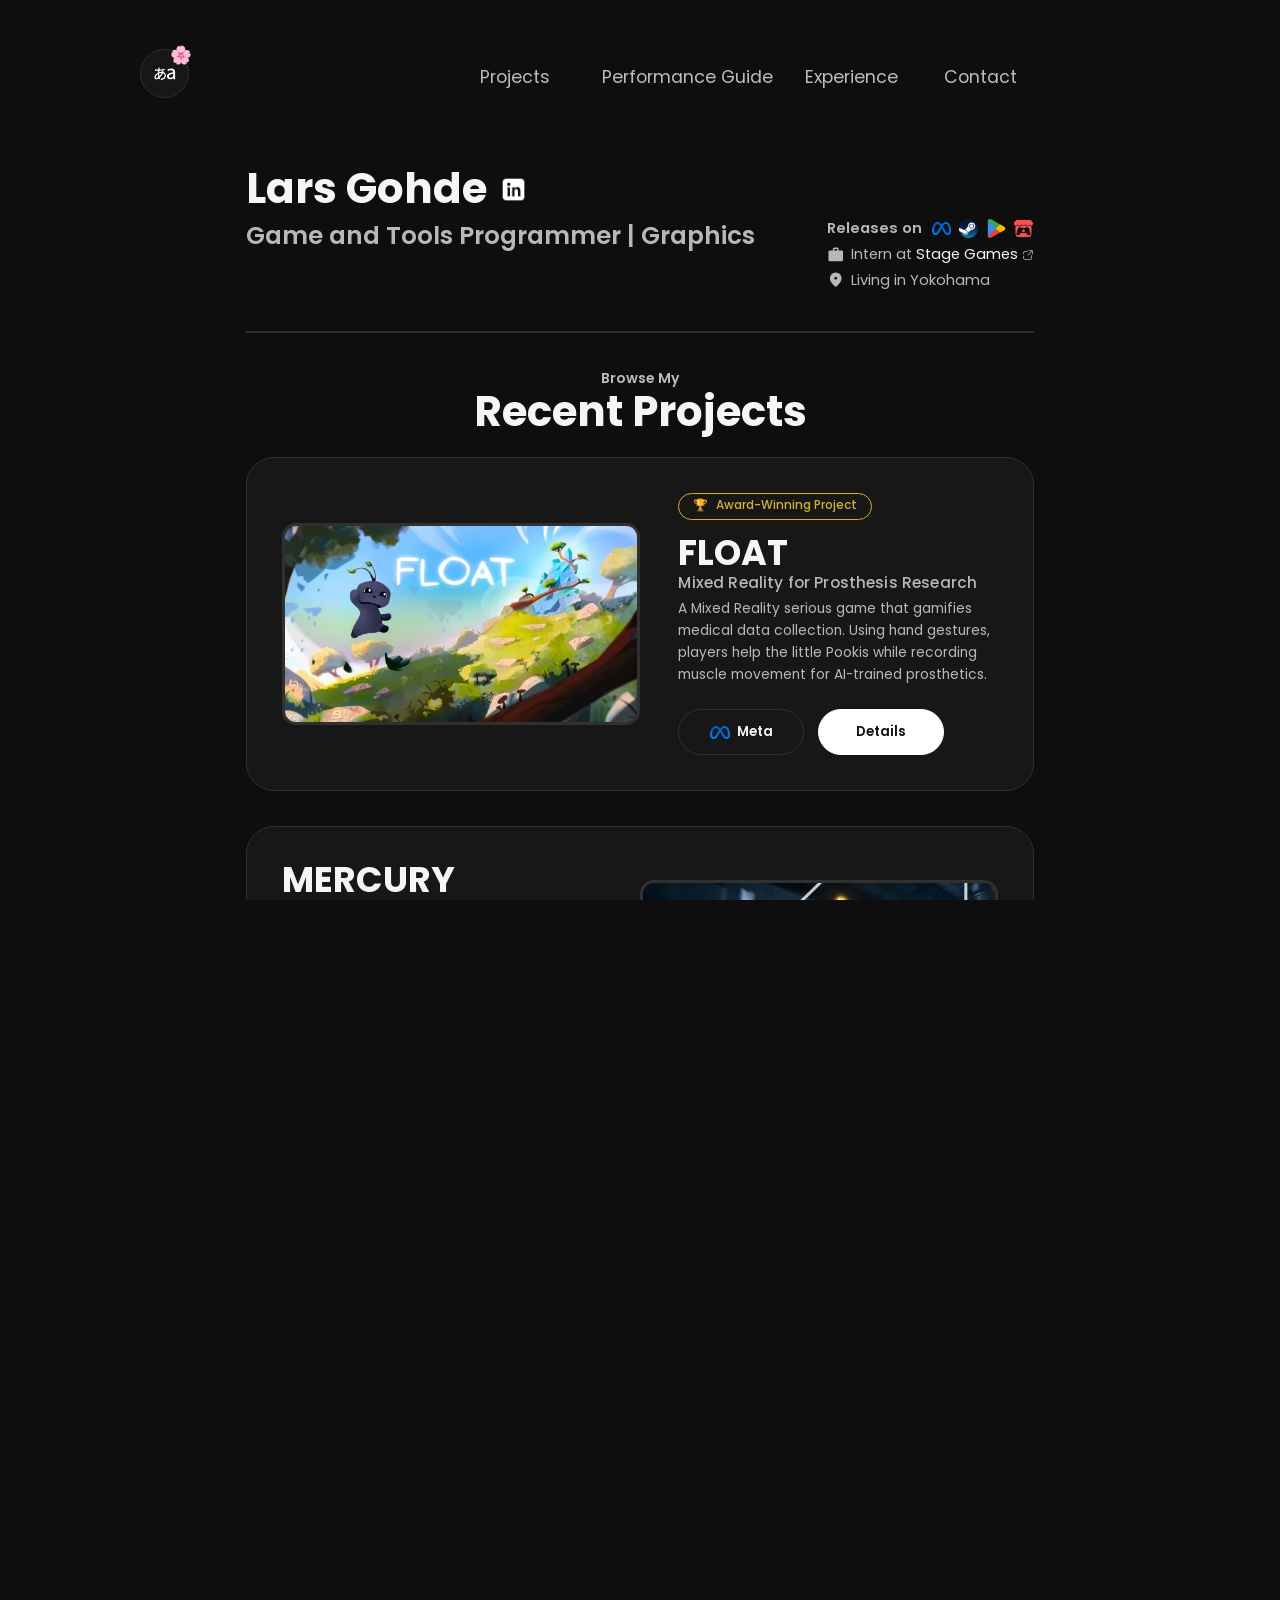
==== commit 55360b8f: "Updated form service" ====
--- a/index.html
+++ b/index.html
@@ -964,10 +964,9 @@
 
       <div class="contact-form-wrapper">
         <div class="contact-form-card">
-          <form id="contactForm" class="contact-form" action="https://formsubmit.co/5bbece4d250857c27e5f718181856e68" method="POST">
-            <input type="text" name="_honey" class="visually-hidden" tabindex="-1" autocomplete="off"
+          <form id="contactForm" class="contact-form" action="https://formspree.io/f/xeaazejp" method="POST">
+            <input type="text" name="_gotcha" class="visually-hidden" tabindex="-1" autocomplete="off"
               aria-hidden="true" />
-            <input type="hidden" name="_captcha" value="false" />
 
             <div class="contact-form-row">
               <div class="form-group">
--- a/style.css
+++ b/style.css
@@ -2725,6 +2725,7 @@
 
   .float-card .card-front-content {
     justify-content: flex-end;
+    padding-top: 3rem;
   }
 
   .float-card .project-award-badge {
@@ -2843,10 +2844,14 @@
     max-width: none;
   }
 
-  .project-award-badge {
+  .float-card .project-award-badge {
     position: static;
     align-self: center;
     margin-inline: auto;
+  }
+
+  .float-card .card-front-content {
+    padding-top: 0;
   }
 
   .profile-layout,
